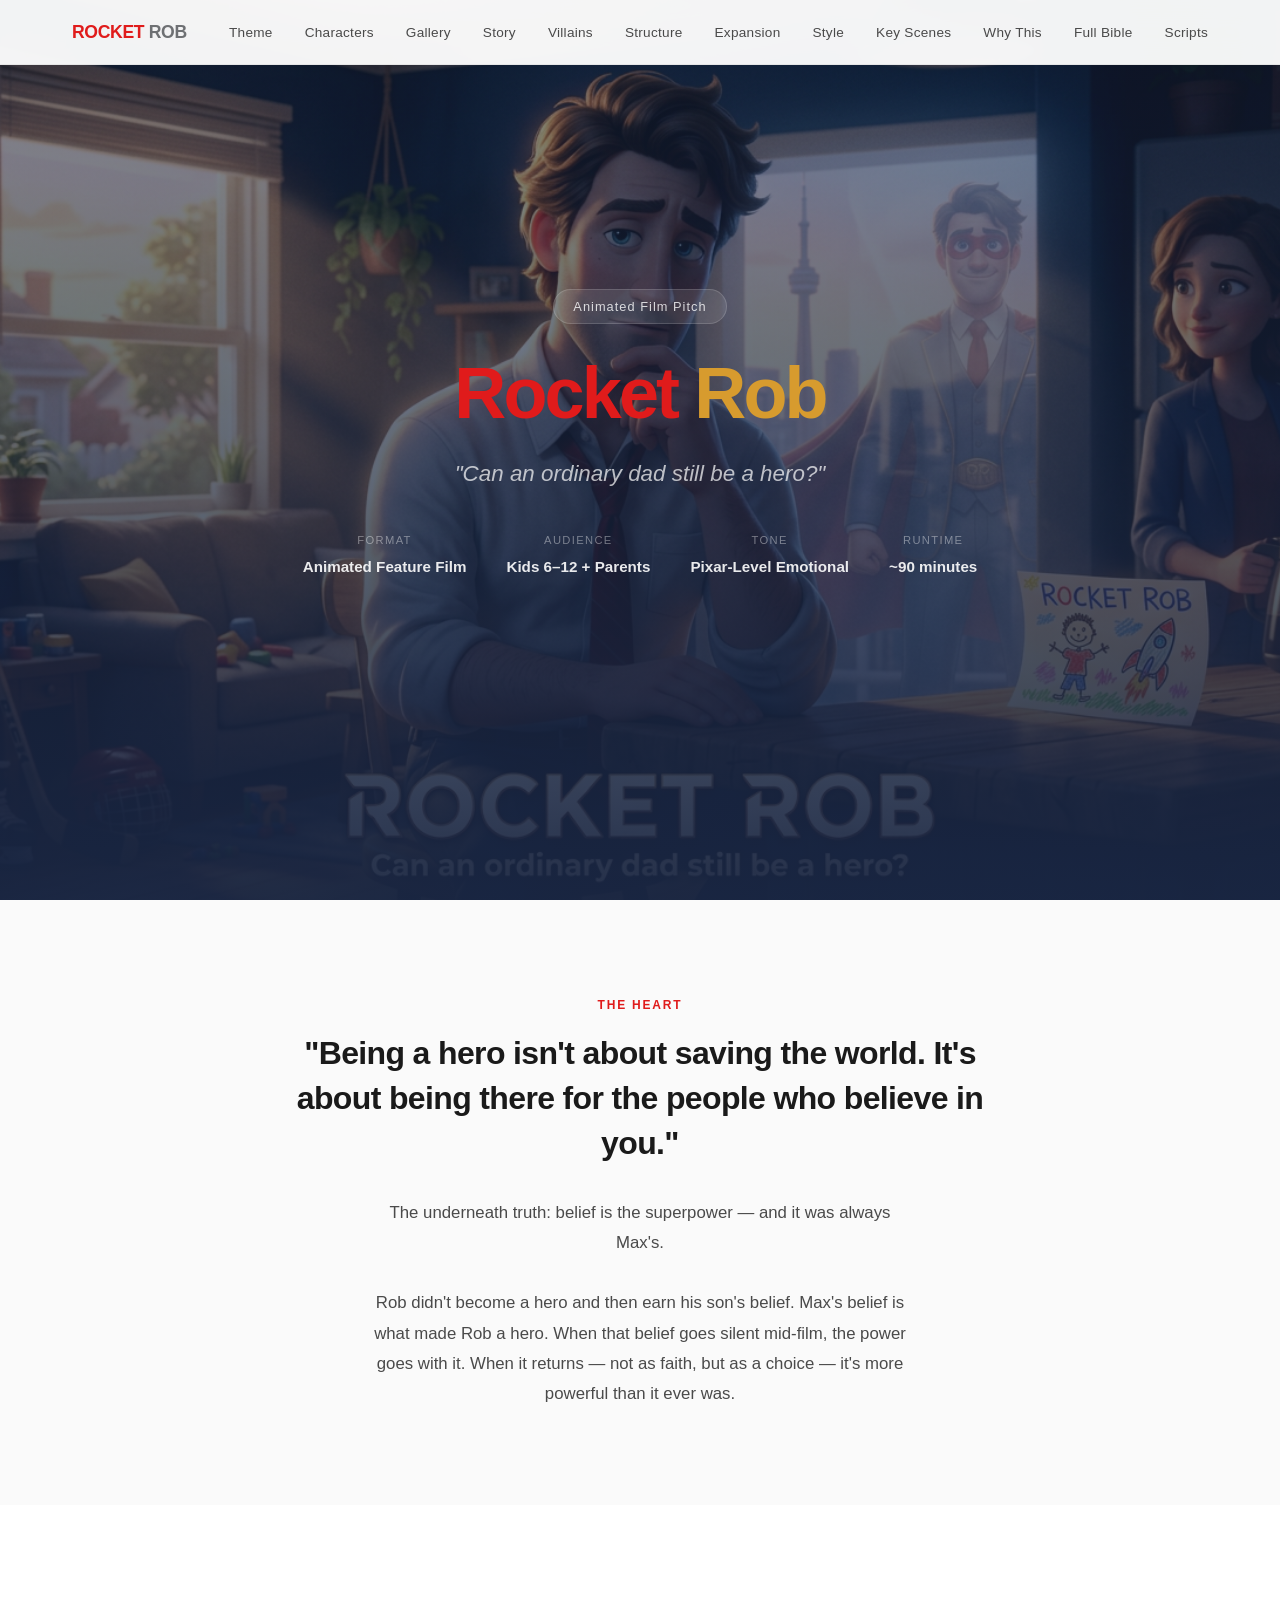
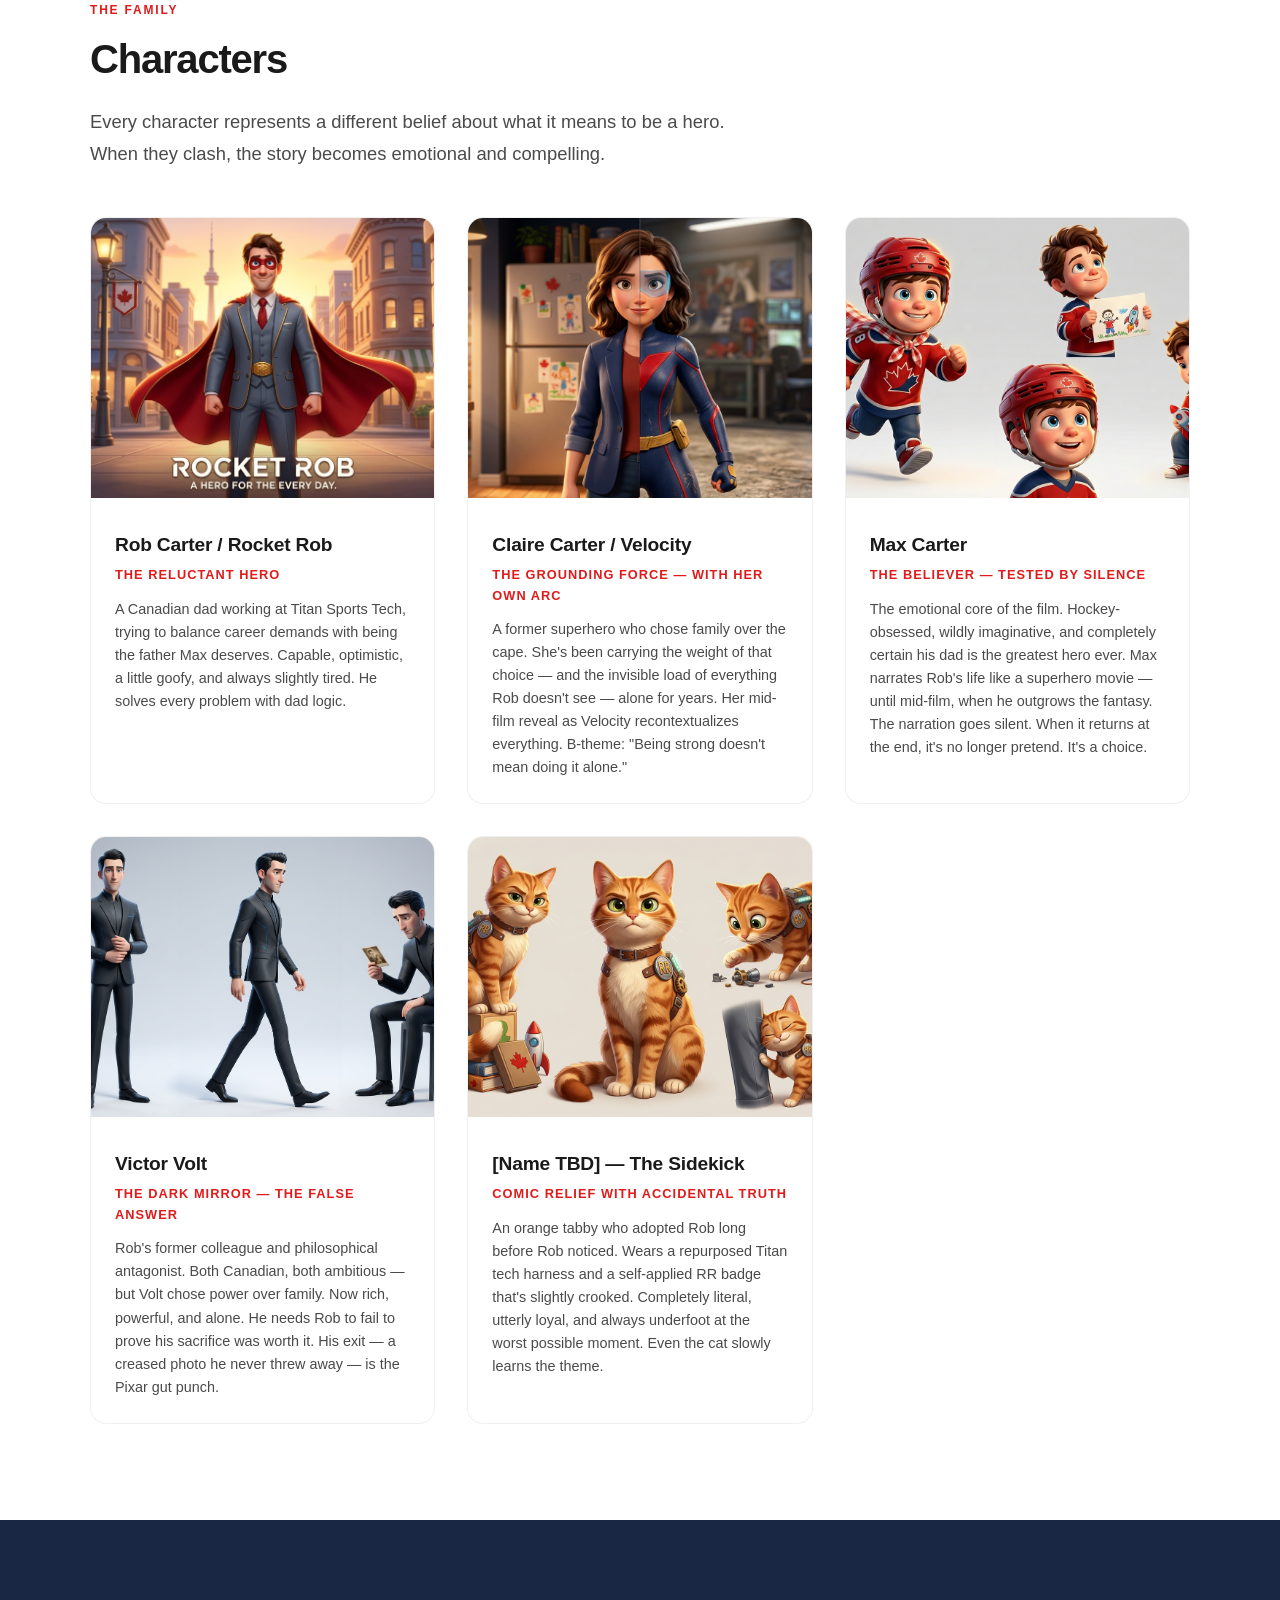
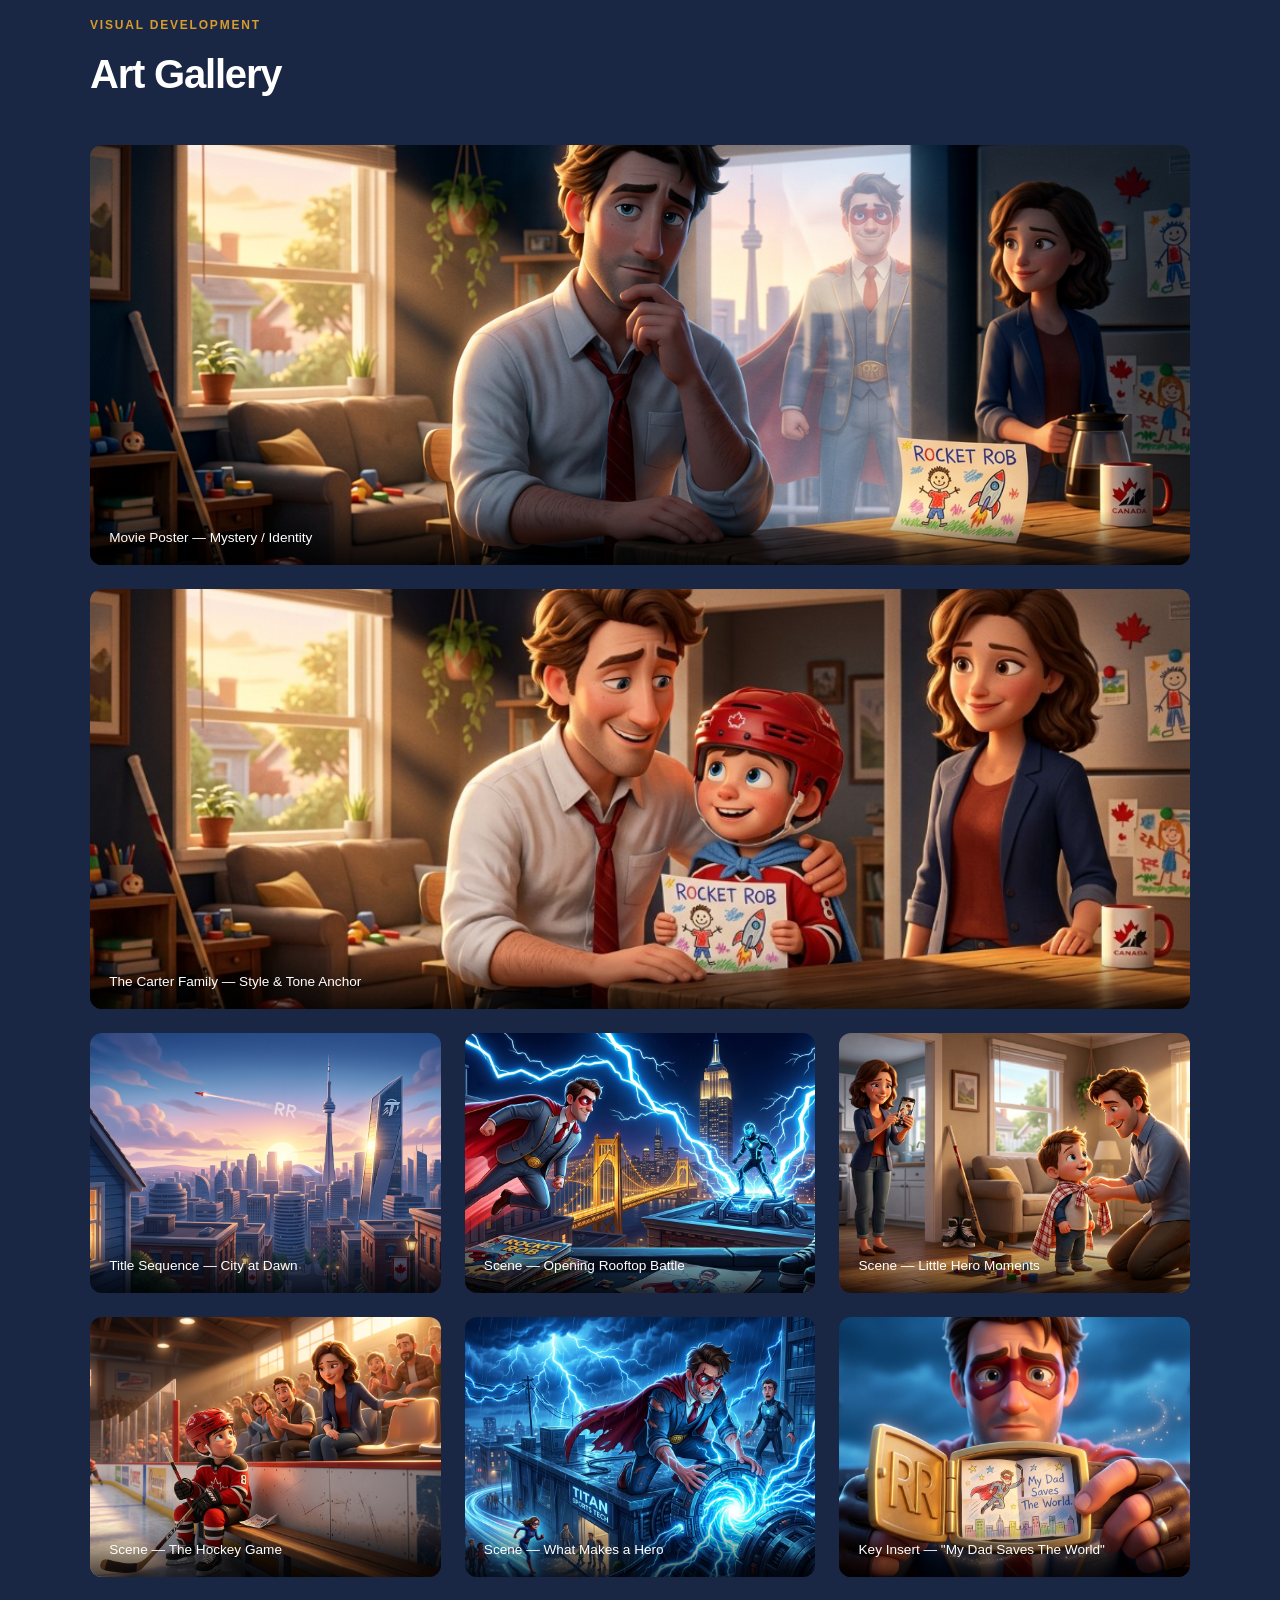
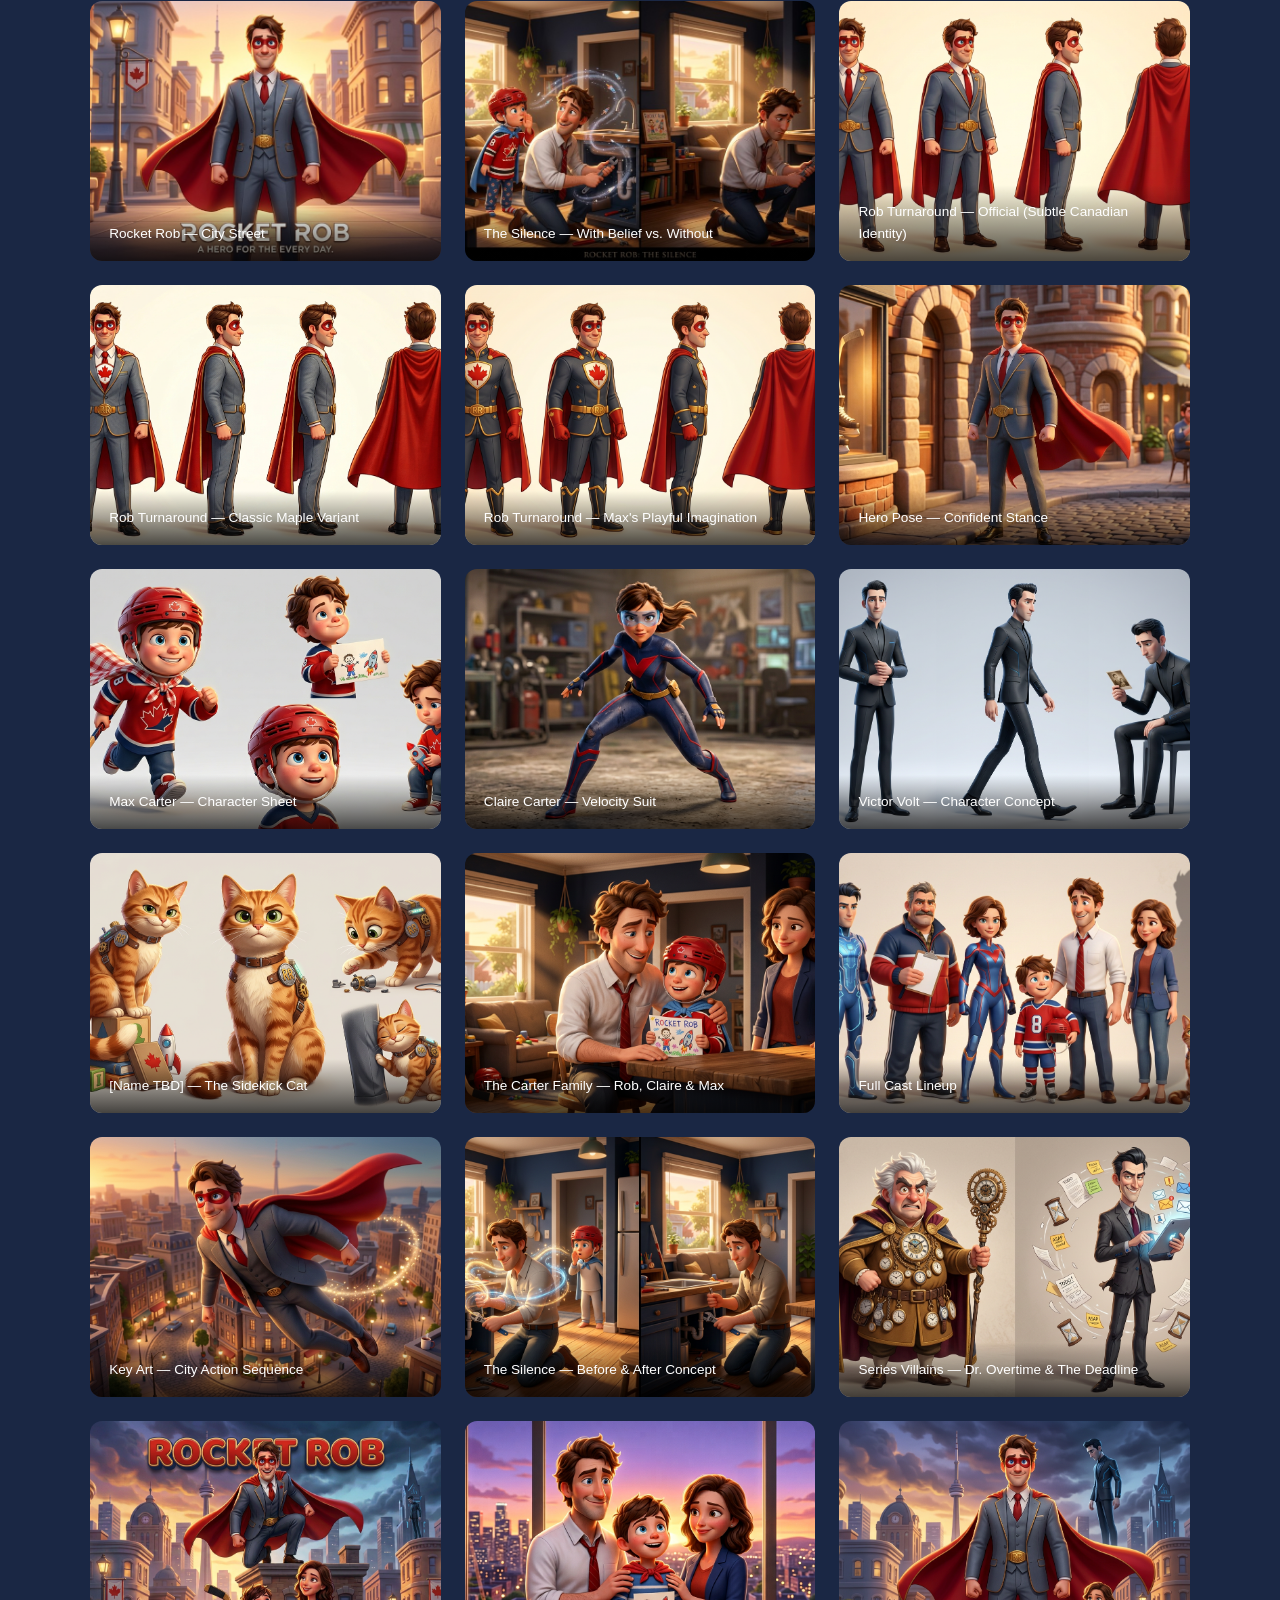
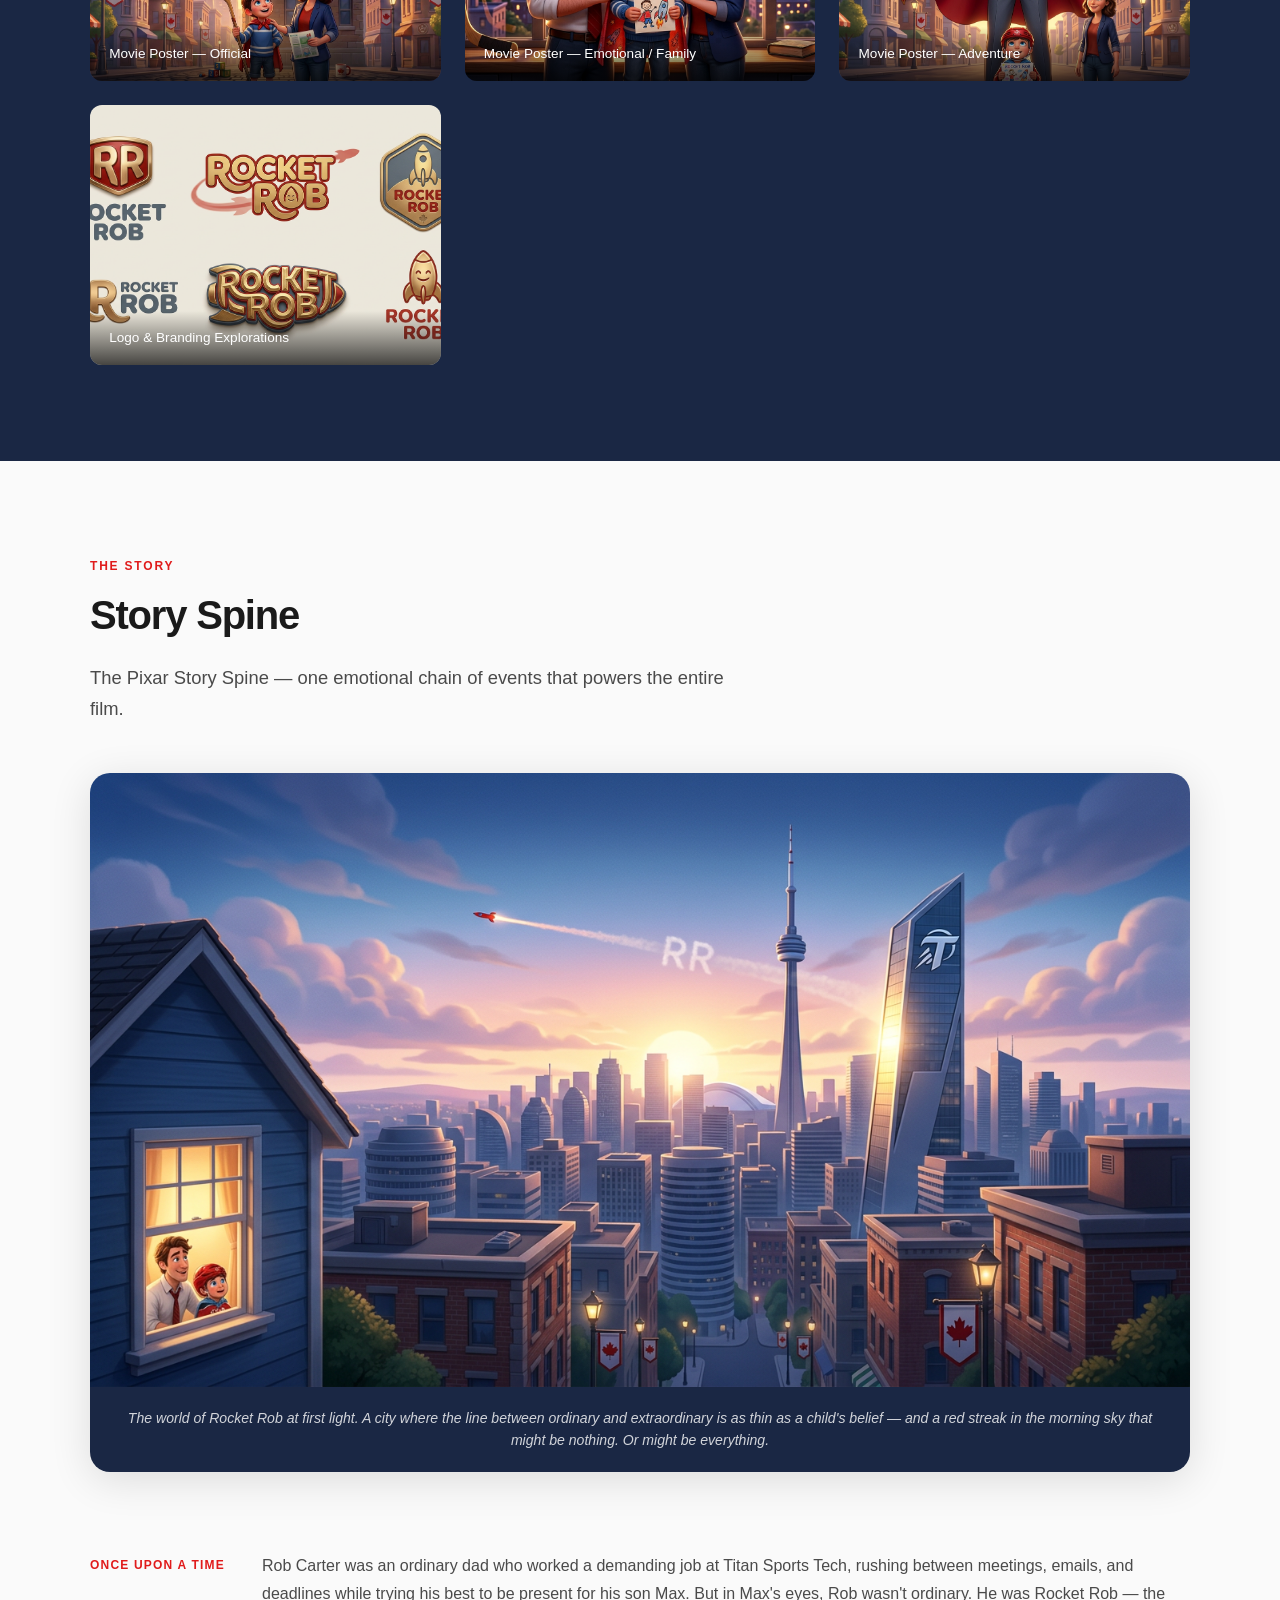
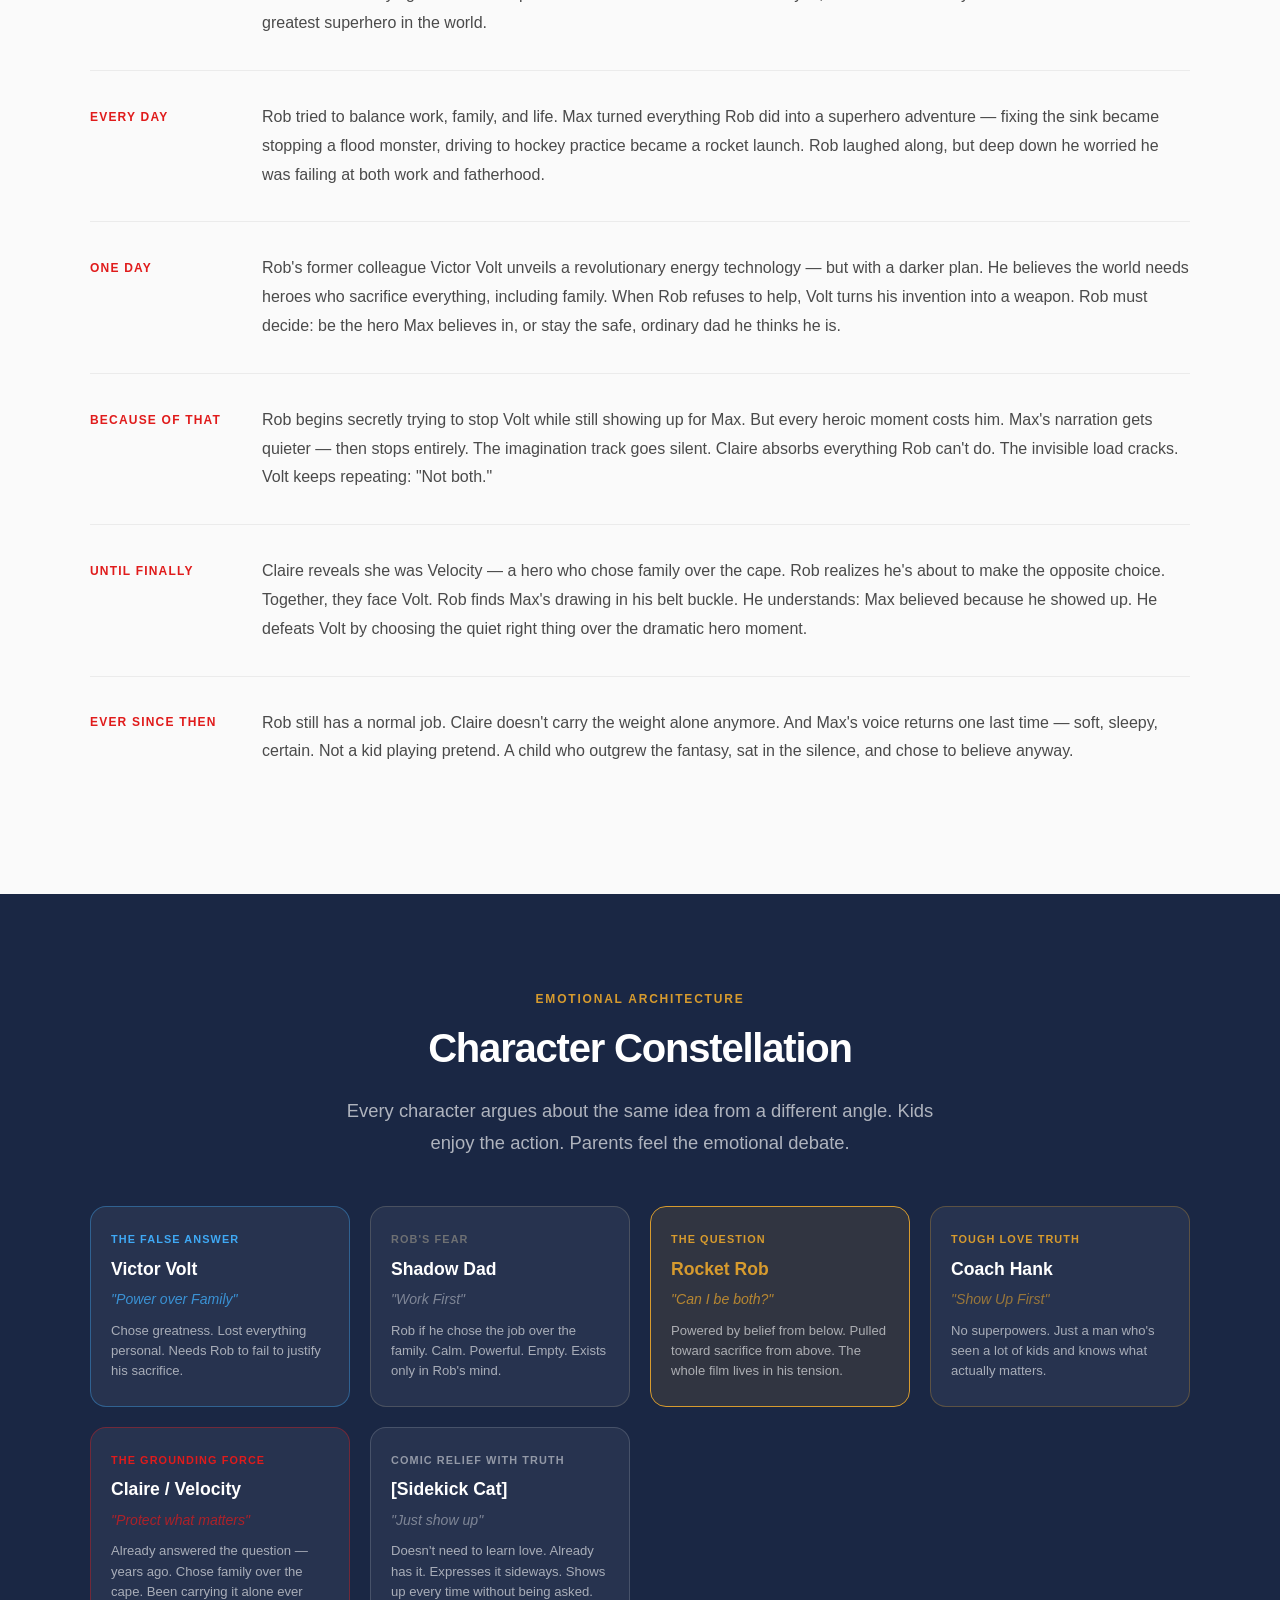
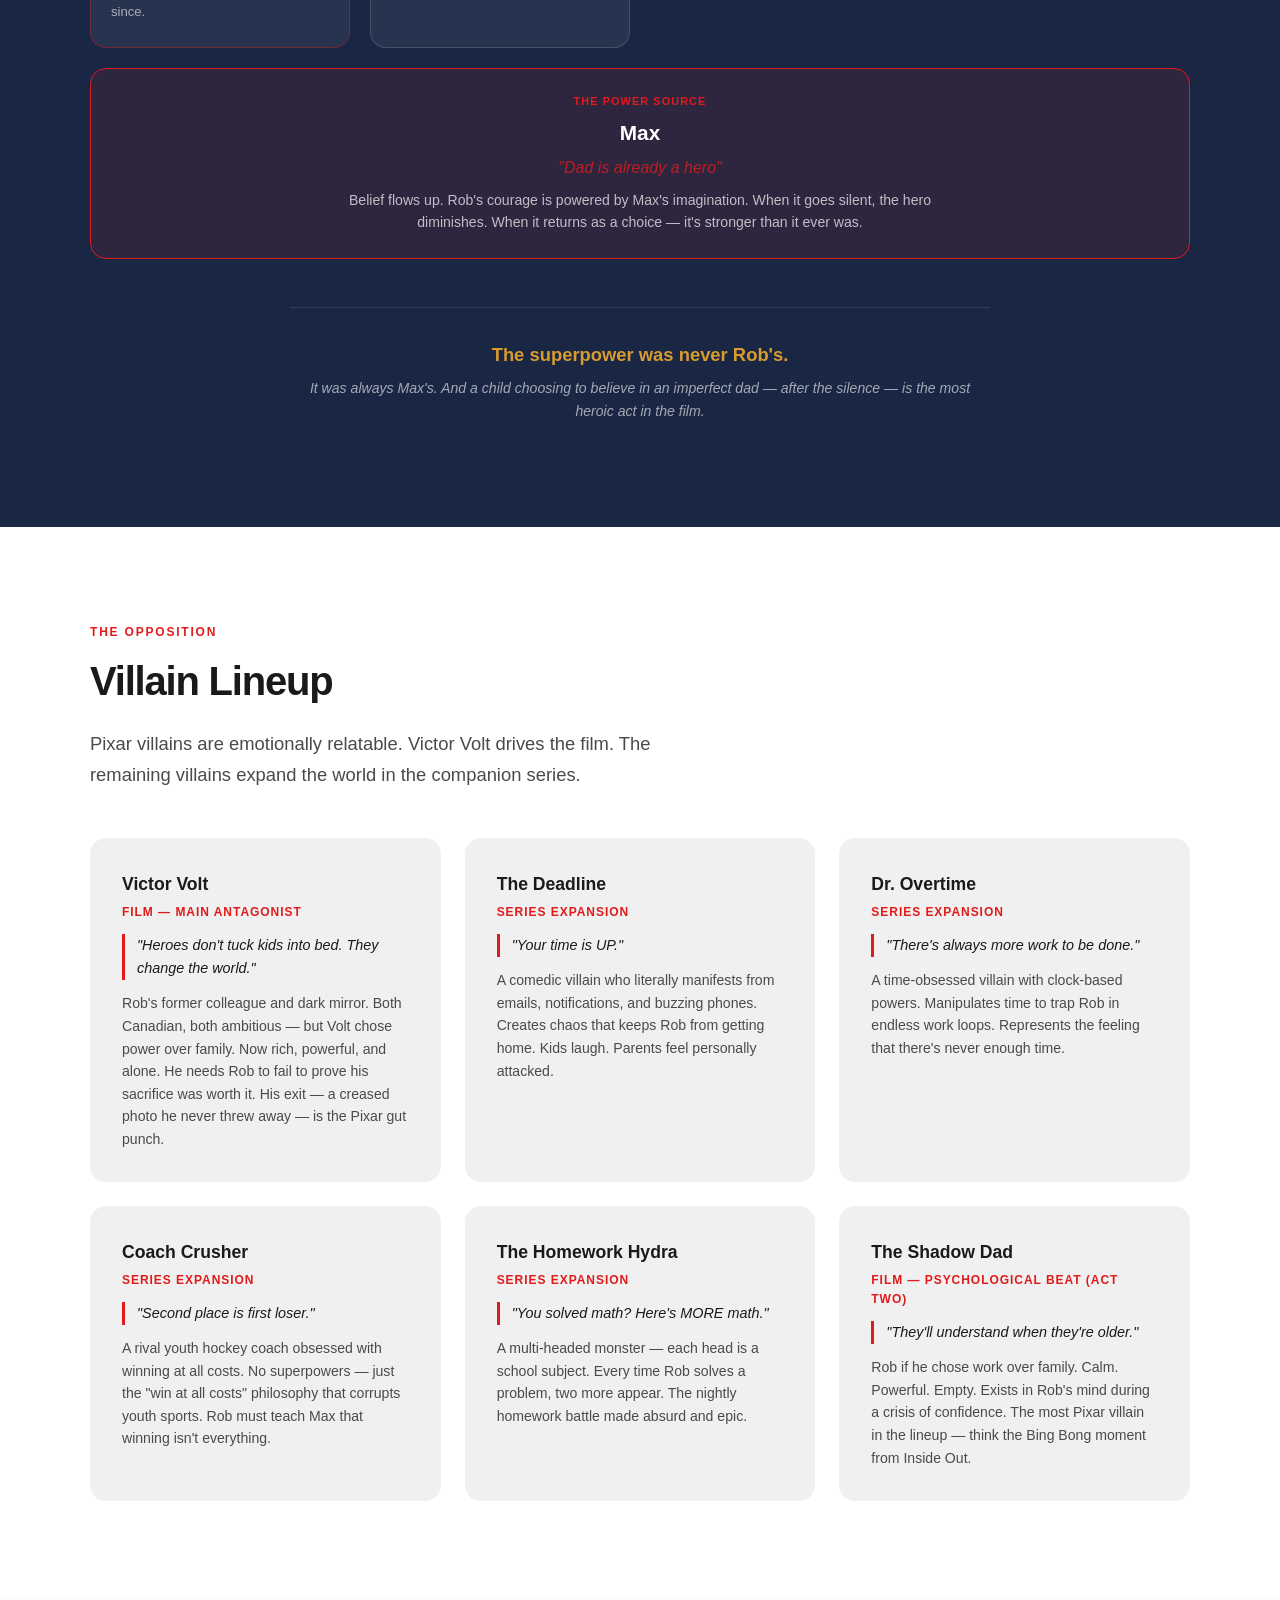
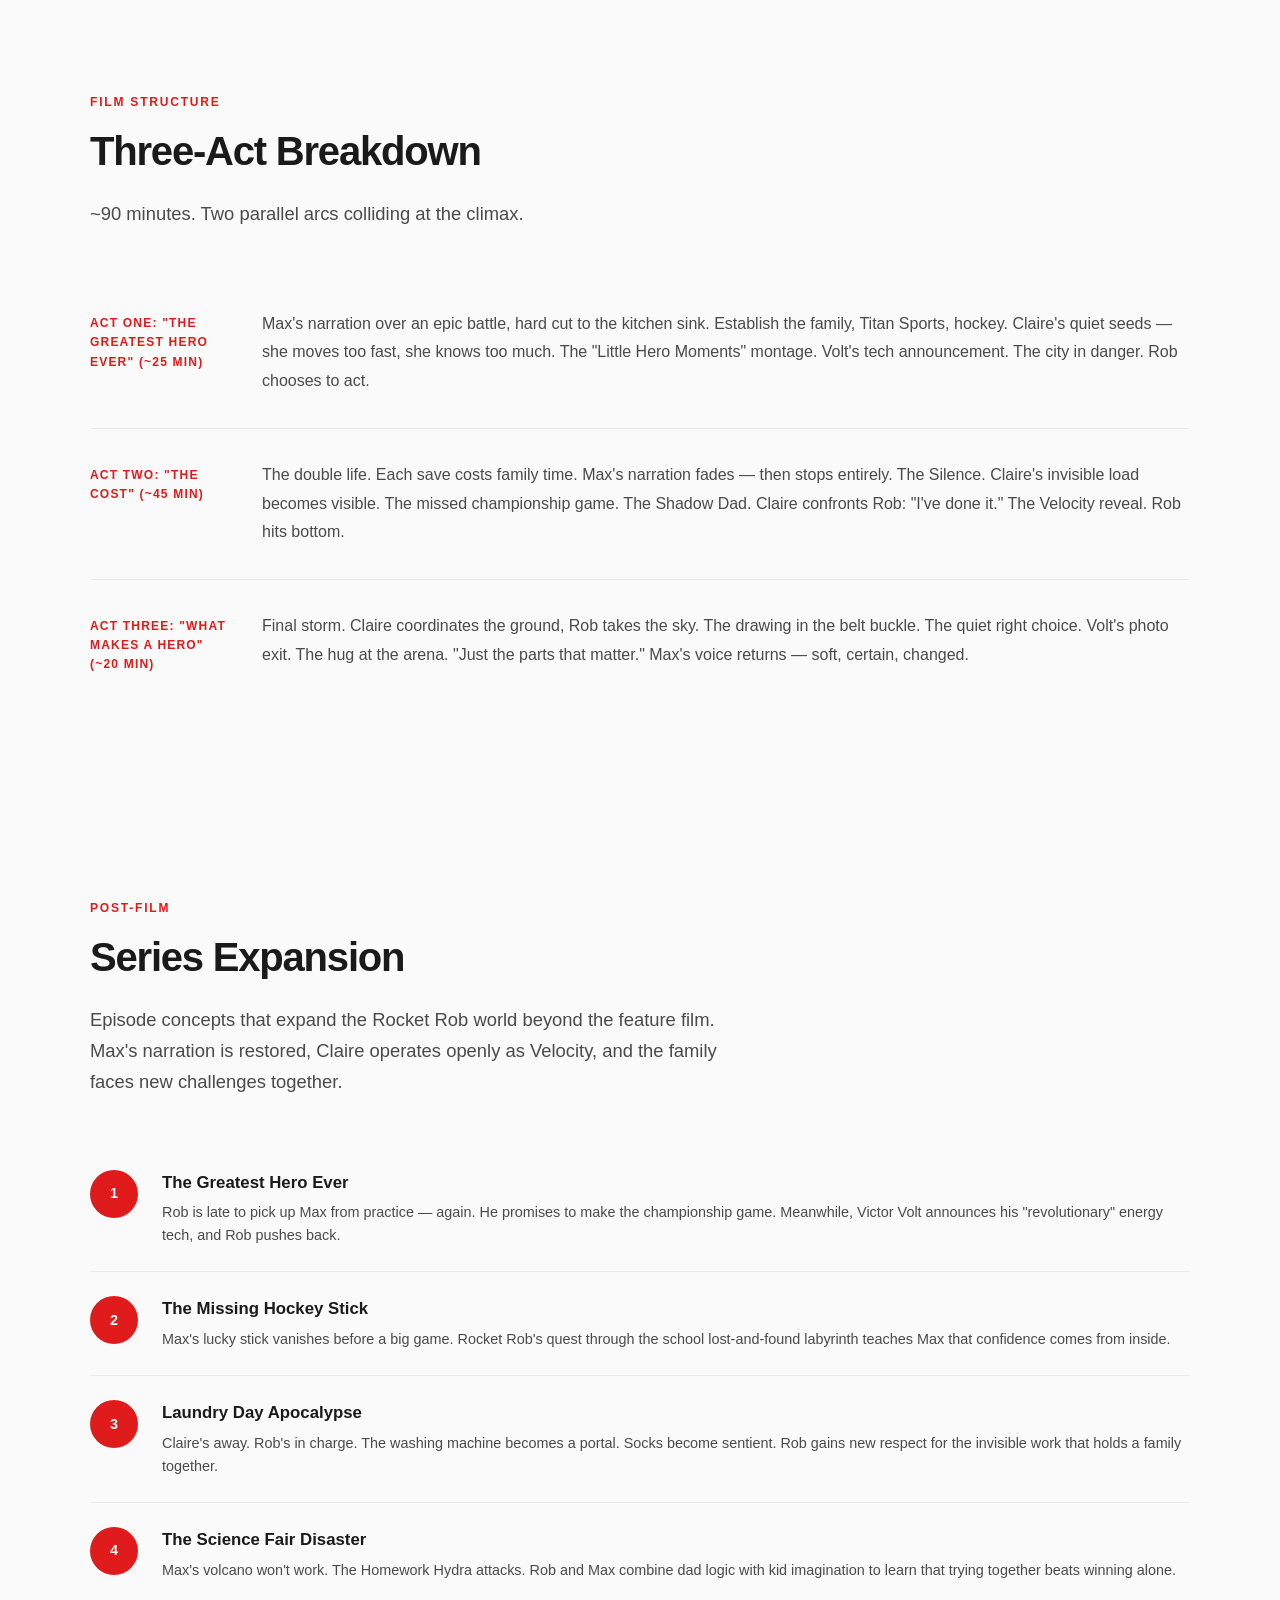
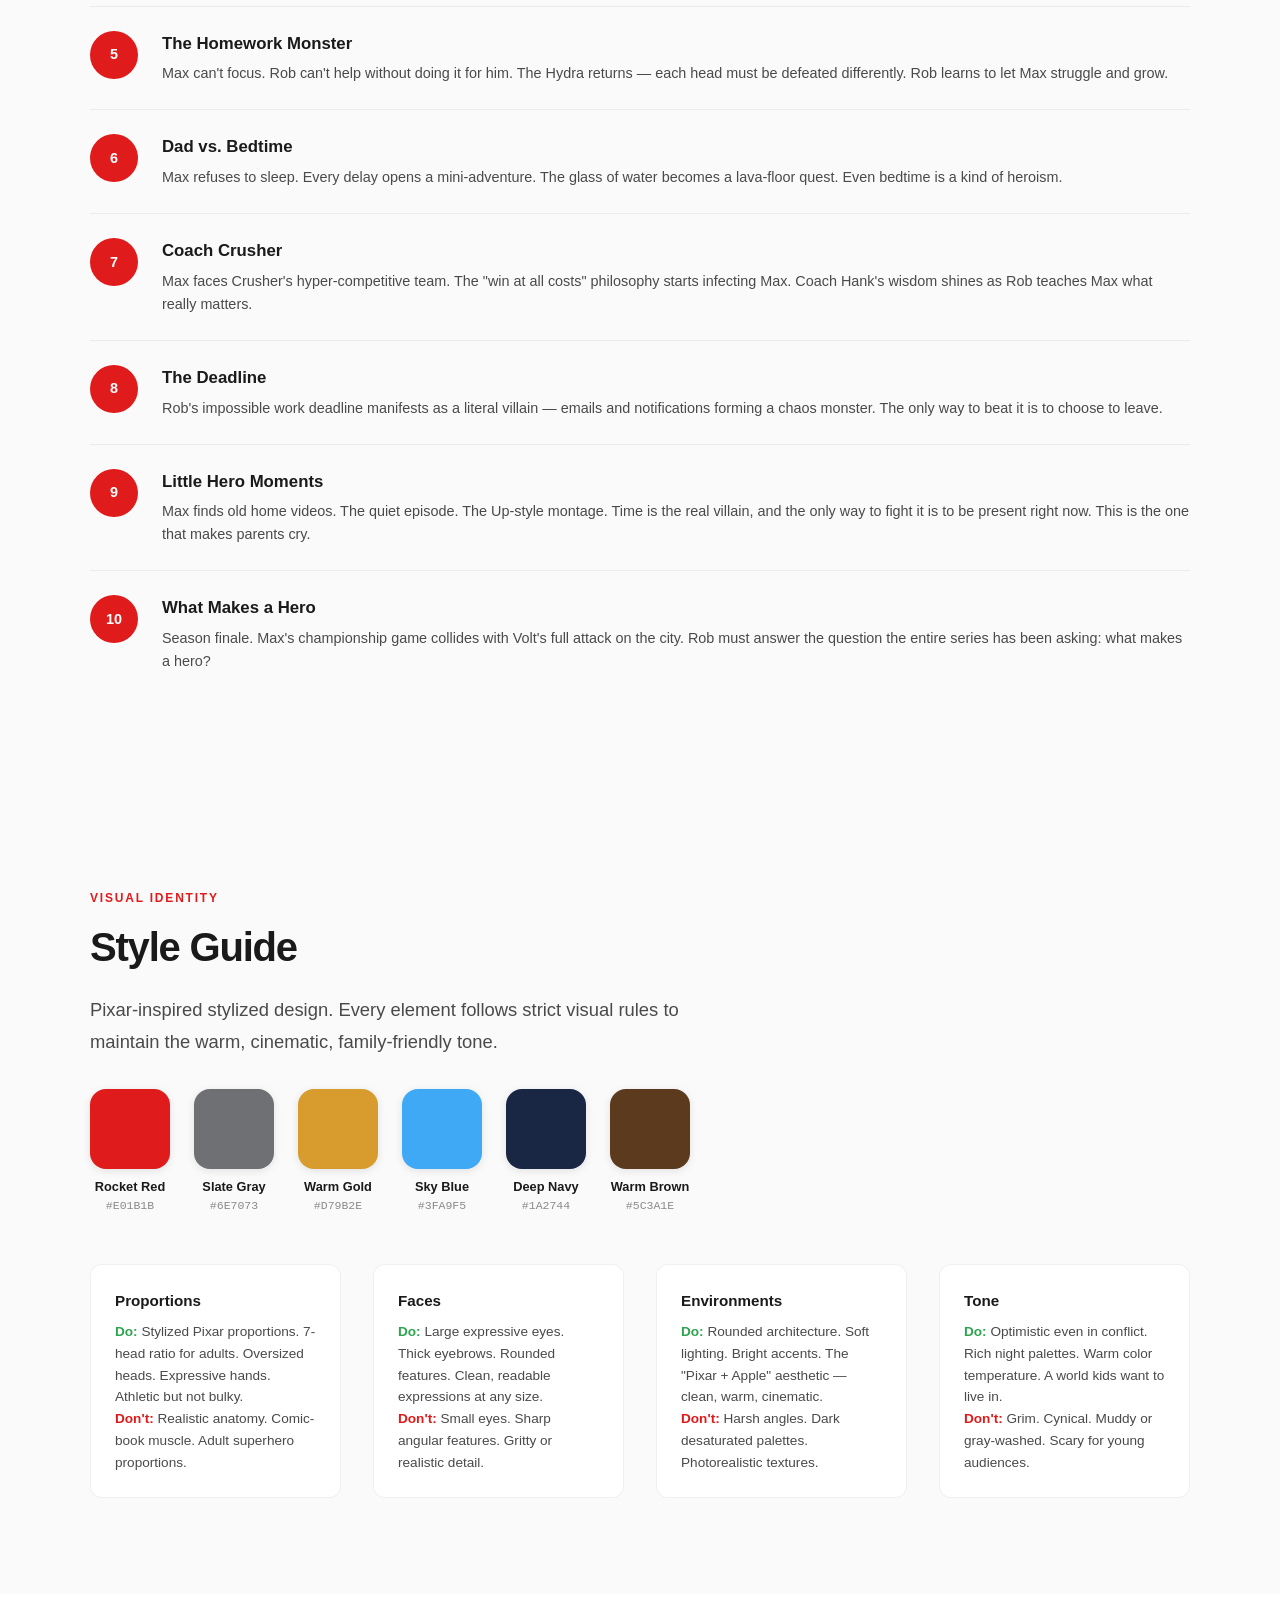
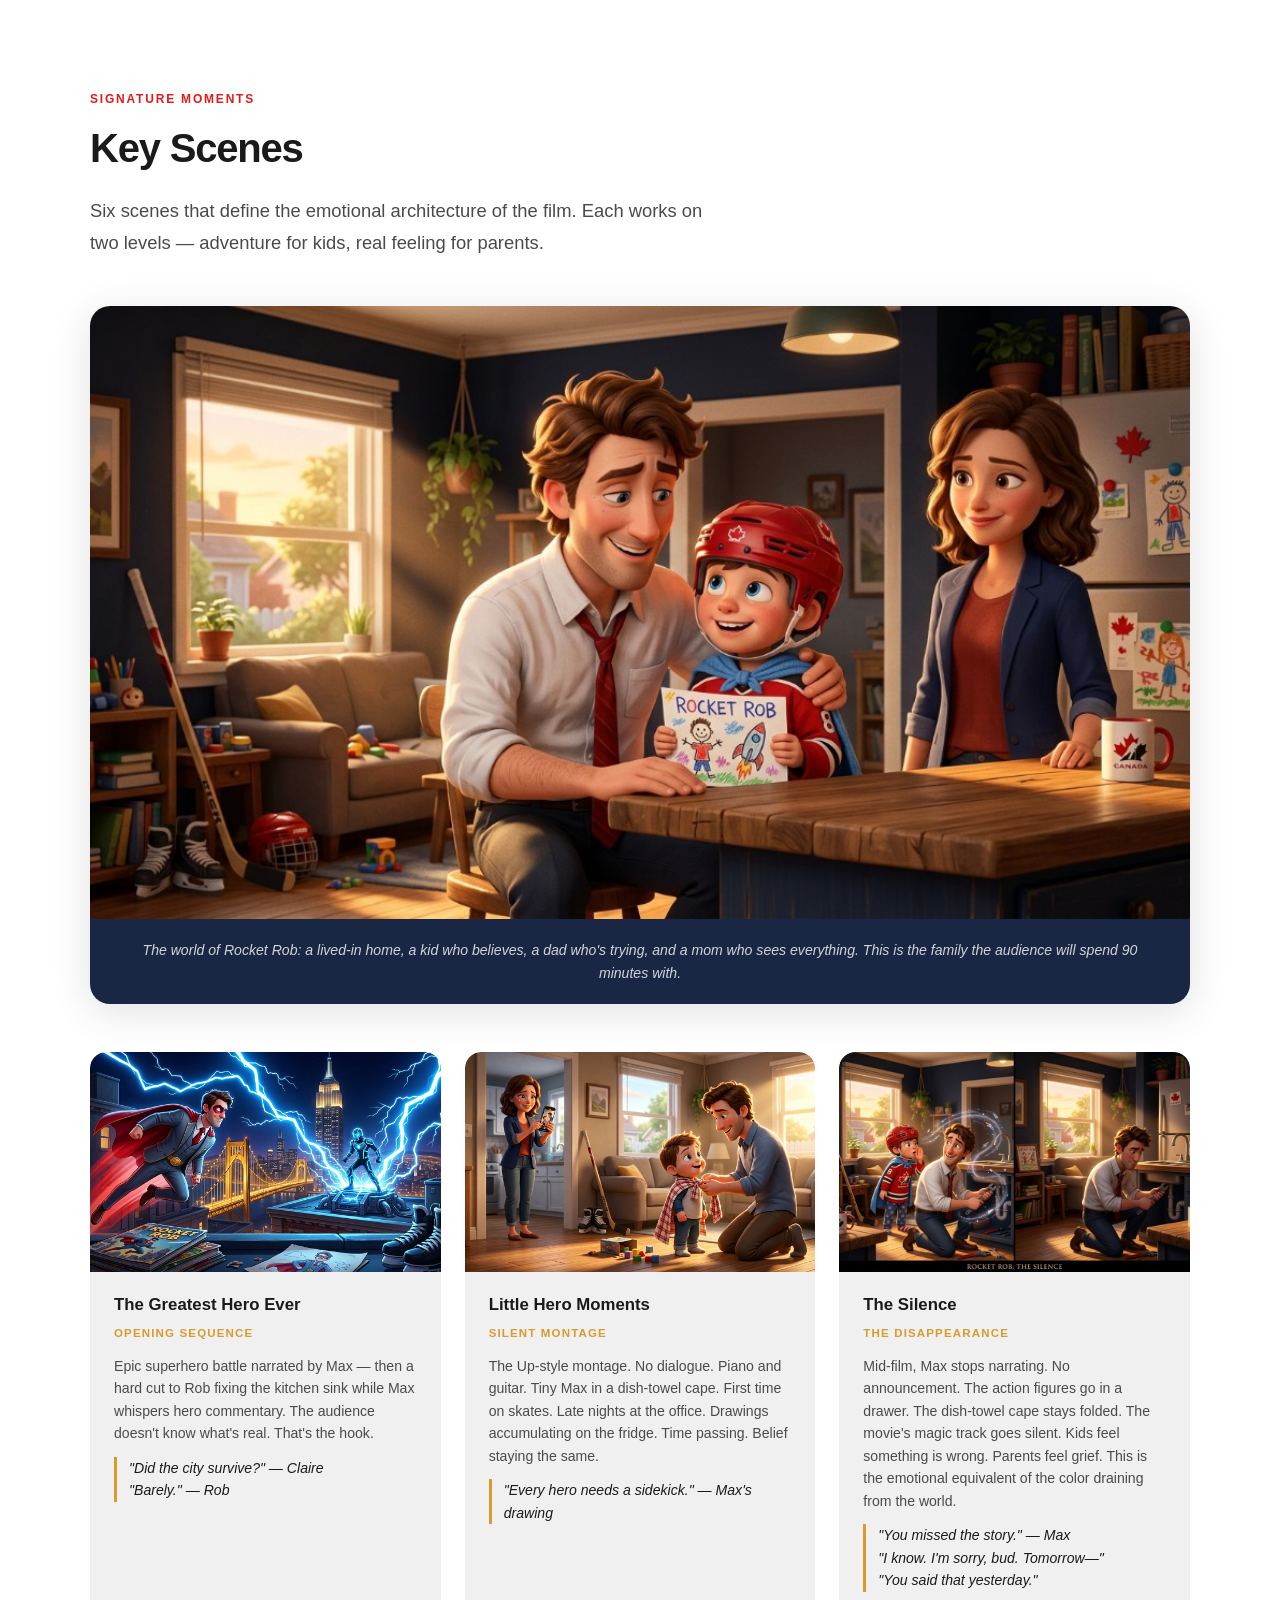
==== docs/index.html @ dbc97dc3 "RocketRob" ====
<!DOCTYPE html>
<html lang="en">
<head>
  <meta charset="UTF-8">
  <meta name="viewport" content="width=device-width, initial-scale=1.0">
  <title>Rocket Rob — Animated Film Pitch</title>
  <link rel="stylesheet" href="style.css">
</head>
<body>

<!-- Navigation -->
<nav id="nav">
  <div class="nav-inner">
    <div class="nav-logo">ROCKET <span>ROB</span></div>
    <ul class="nav-links">
      <li><a href="#theme">Theme</a></li>
      <li><a href="#characters">Characters</a></li>
      <li><a href="#gallery">Gallery</a></li>
      <li><a href="#story">Story</a></li>
      <li><a href="#villains">Villains</a></li>
      <li><a href="#structure">Structure</a></li>
      <li><a href="#episodes">Expansion</a></li>
      <li><a href="#style">Style</a></li>
      <li><a href="#scenes">Key Scenes</a></li>
      <li><a href="#landscape">Why This</a></li>
      <li><a href="bible.html" class="back-link">Full Bible</a></li>
      <li><a href="scripts.html" class="back-link">Scripts</a></li>
    </ul>
  </div>
</nav>

<!-- Hero -->
<section class="hero">
  <div class="hero-content">
    <div class="hero-badge">Animated Film Pitch</div>
    <h1><span class="red">Rocket</span> <span class="gold">Rob</span></h1>
    <p class="hero-tagline">"Can an ordinary dad still be a hero?"</p>
    <div class="hero-meta">
      <div class="hero-meta-item">
        <div class="label">Format</div>
        <div class="value">Animated Feature Film</div>
      </div>
      <div class="hero-meta-item">
        <div class="label">Audience</div>
        <div class="value">Kids 6–12 + Parents</div>
      </div>
      <div class="hero-meta-item">
        <div class="label">Tone</div>
        <div class="value">Pixar-Level Emotional</div>
      </div>
      <div class="hero-meta-item">
        <div class="label">Runtime</div>
        <div class="value">~90 minutes</div>
      </div>
    </div>
  </div>
</section>

<!-- Theme -->
<section class="theme-section" id="theme">
  <div class="container">
    <div class="section-label">The Heart</div>
    <div class="theme-quote">"Being a hero isn't about saving the world. It's about being there for the people who believe in you."</div>
    <div class="theme-subtext">
      The underneath truth: belief is the superpower — and it was always Max's.<br><br>
      Rob didn't become a hero and then earn his son's belief. Max's belief is what made Rob a hero.
      When that belief goes silent mid-film, the power goes with it. When it returns — not as faith, but as a choice — it's more powerful than it ever was.
    </div>
  </div>
</section>

<!-- Characters -->
<section id="characters">
  <div class="container">
    <div class="section-label">The Family</div>
    <h2 class="section-title">Characters</h2>
    <p class="section-subtitle">Every character represents a different belief about what it means to be a hero. When they clash, the story becomes emotional and compelling.</p>

    <div class="character-grid">
      <div class="character-card">
        <img src="assets/rob-street-pose.png" alt="Rocket Rob — hero stance on city street">
        <div class="character-card-body">
          <h3>Rob Carter / Rocket Rob</h3>
          <div class="role">The Reluctant Hero</div>
          <p>A Canadian dad working at Titan Sports Tech, trying to balance career demands with being the father Max deserves. Capable, optimistic, a little goofy, and always slightly tired. He solves every problem with dad logic.</p>
        </div>
      </div>

      <div class="character-card">
        <img src="assets/claire-velocity-split.png" alt="Claire Carter — everyday mom and Velocity">
        <div class="character-card-body">
          <h3>Claire Carter / Velocity</h3>
          <div class="role">The Grounding Force — With Her Own Arc</div>
          <p>A former superhero who chose family over the cape. She's been carrying the weight of that choice — and the invisible load of everything Rob doesn't see — alone for years. Her mid-film reveal as Velocity recontextualizes everything. B-theme: "Being strong doesn't mean doing it alone."</p>
        </div>
      </div>

      <div class="character-card">
        <img src="assets/max-character-sheet.png" alt="Max Carter character sheet">
        <div class="character-card-body">
          <h3>Max Carter</h3>
          <div class="role">The Believer — Tested by Silence</div>
          <p>The emotional core of the film. Hockey-obsessed, wildly imaginative, and completely certain his dad is the greatest hero ever. Max narrates Rob's life like a superhero movie — until mid-film, when he outgrows the fantasy. The narration goes silent. When it returns at the end, it's no longer pretend. It's a choice.</p>
        </div>
      </div>

      <div class="character-card">
        <img src="assets/victor-volt.png" alt="Victor Volt character concept">
        <div class="character-card-body">
          <h3>Victor Volt</h3>
          <div class="role">The Dark Mirror — The False Answer</div>
          <p>Rob's former colleague and philosophical antagonist. Both Canadian, both ambitious — but Volt chose power over family. Now rich, powerful, and alone. He needs Rob to fail to prove his sacrifice was worth it. His exit — a creased photo he never threw away — is the Pixar gut punch.</p>
        </div>
      </div>

      <div class="character-card">
        <img src="assets/cat-sidekick-concept.png" alt="The cat sidekick — Rob's accidental companion">
        <div class="character-card-body">
          <h3>[Name TBD] — The Sidekick</h3>
          <div class="role">Comic Relief with Accidental Truth</div>
          <p>An orange tabby who adopted Rob long before Rob noticed. Wears a repurposed Titan tech harness and a self-applied RR badge that's slightly crooked. Completely literal, utterly loyal, and always underfoot at the worst possible moment. Even the cat slowly learns the theme.</p>
        </div>
      </div>
    </div>
  </div>
</section>

<!-- Art Gallery -->
<section class="gallery" id="gallery">
  <div class="container">
    <div class="section-label">Visual Development</div>
    <h2 class="section-title">Art Gallery</h2>

    <div class="gallery-grid">
      <div class="gallery-item gallery-item--wide">
        <img src="assets/poster-mystery.png" alt="Rocket Rob — mystery movie poster">
        <div class="caption">Movie Poster — Mystery / Identity</div>
      </div>
      <div class="gallery-item gallery-item--wide">
        <img src="assets/carter-family-scene.png" alt="The Carter family — kitchen scene">
        <div class="caption">The Carter Family — Style &amp; Tone Anchor</div>
      </div>
      <div class="gallery-item">
        <img src="assets/title-sequence.png" alt="Title sequence — city at dawn with red streak">
        <div class="caption">Title Sequence — City at Dawn</div>
      </div>
      <div class="gallery-item">
        <img src="assets/opening-sequence.png" alt="Opening sequence — rooftop battle">
        <div class="caption">Scene — Opening Rooftop Battle</div>
      </div>
      <div class="gallery-item">
        <img src="assets/little-hero-moments.png" alt="Little Hero Moments — tying the cape">
        <div class="caption">Scene — Little Hero Moments</div>
      </div>
      <div class="gallery-item">
        <img src="assets/hockey-game.png" alt="The Hockey Game — the empty seat">
        <div class="caption">Scene — The Hockey Game</div>
      </div>
      <div class="gallery-item">
        <img src="assets/final-battle.png" alt="Final battle — Rob absorbs the machine">
        <div class="caption">Scene — What Makes a Hero</div>
      </div>
      <div class="gallery-item">
        <img src="assets/final-battle-belt-buckle-insert.png" alt="Rob holds Max's drawing — My Dad Saves The World">
        <div class="caption">Key Insert — "My Dad Saves The World"</div>
      </div>
      <div class="gallery-item">
        <img src="assets/rob-street-pose.png" alt="Rocket Rob — city street hero pose">
        <div class="caption">Rocket Rob — City Street</div>
      </div>
      <div class="gallery-item">
        <img src="assets/the-silence-split.png" alt="The Silence — split panel, before and after belief">
        <div class="caption">The Silence — With Belief vs. Without</div>
      </div>
      <div class="gallery-item">
        <img src="assets/rob-turnaround.png" alt="Rocket Rob official turnaround">
        <div class="caption">Rob Turnaround — Official (Subtle Canadian Identity)</div>
      </div>
      <div class="gallery-item">
        <img src="assets/rob-turnaround-classic.png" alt="Rocket Rob classic maple turnaround">
        <div class="caption">Rob Turnaround — Classic Maple Variant</div>
      </div>
      <div class="gallery-item">
        <img src="assets/rob-turnaround-playful.png" alt="Rocket Rob playful imagination turnaround">
        <div class="caption">Rob Turnaround — Max's Playful Imagination</div>
      </div>
      <div class="gallery-item">
        <img src="assets/rob-hero-pose.png" alt="Rocket Rob hero pose">
        <div class="caption">Hero Pose — Confident Stance</div>
      </div>
      <div class="gallery-item">
        <img src="assets/max-character-sheet.png" alt="Max Carter character sheet">
        <div class="caption">Max Carter — Character Sheet</div>
      </div>
      <div class="gallery-item">
        <img src="assets/claire-velocity.png" alt="Claire Carter as Velocity">
        <div class="caption">Claire Carter — Velocity Suit</div>
      </div>
      <div class="gallery-item">
        <img src="assets/victor-volt.png" alt="Victor Volt character concept">
        <div class="caption">Victor Volt — Character Concept</div>
      </div>
      <div class="gallery-item">
        <img src="assets/cat-sidekick-concept.png" alt="The cat sidekick — Rob's accidental companion">
        <div class="caption">[Name TBD] — The Sidekick Cat</div>
      </div>
      <div class="gallery-item">
        <img src="assets/carter-family.png" alt="The Carter Family">
        <div class="caption">The Carter Family — Rob, Claire &amp; Max</div>
      </div>
      <div class="gallery-item">
        <img src="assets/cast-lineup.png" alt="Full cast lineup">
        <div class="caption">Full Cast Lineup</div>
      </div>
      <div class="gallery-item">
        <img src="assets/rob-action-city.png" alt="Rocket Rob in action over the city">
        <div class="caption">Key Art — City Action Sequence</div>
      </div>
      <div class="gallery-item">
        <img src="assets/the-silence-concept.png" alt="The Silence concept art">
        <div class="caption">The Silence — Before &amp; After Concept</div>
      </div>
      <div class="gallery-item">
        <img src="assets/dr-overtime-and-deadline.png" alt="Villain designs">
        <div class="caption">Series Villains — Dr. Overtime &amp; The Deadline</div>
      </div>
      <div class="gallery-item">
        <img src="assets/poster-movie.png" alt="Official movie poster">
        <div class="caption">Movie Poster — Official</div>
      </div>
      <div class="gallery-item">
        <img src="assets/poster-emotional.png" alt="Emotional family poster">
        <div class="caption">Movie Poster — Emotional / Family</div>
      </div>
      <div class="gallery-item">
        <img src="assets/poster-adventure.png" alt="Adventure poster">
        <div class="caption">Movie Poster — Adventure</div>
      </div>
      <div class="gallery-item">
        <img src="assets/logo-explorations.png" alt="Logo explorations">
        <div class="caption">Logo &amp; Branding Explorations</div>
      </div>
    </div>
  </div>
</section>

<!-- Story -->
<section class="story-section" id="story">
  <div class="container">
    <div class="section-label">The Story</div>
    <h2 class="section-title">Story Spine</h2>
    <p class="section-subtitle">The Pixar Story Spine — one emotional chain of events that powers the entire film.</p>

    <div class="scene-featured" style="margin-bottom: 3rem;">
      <img src="assets/title-sequence.png" alt="City at dawn — Rocket Rob title sequence">
      <div class="scene-featured-caption">The world of Rocket Rob at first light. A city where the line between ordinary and extraordinary is as thin as a child's belief — and a red streak in the morning sky that might be nothing. Or might be everything.</div>
    </div>

    <div class="story-beats">
      <div class="story-beat">
        <div class="beat-label">Once upon a time</div>
        <div class="beat-text">Rob Carter was an ordinary dad who worked a demanding job at Titan Sports Tech, rushing between meetings, emails, and deadlines while trying his best to be present for his son Max. But in Max's eyes, Rob wasn't ordinary. He was Rocket Rob — the greatest superhero in the world.</div>
      </div>
      <div class="story-beat">
        <div class="beat-label">Every day</div>
        <div class="beat-text">Rob tried to balance work, family, and life. Max turned everything Rob did into a superhero adventure — fixing the sink became stopping a flood monster, driving to hockey practice became a rocket launch. Rob laughed along, but deep down he worried he was failing at both work and fatherhood.</div>
      </div>
      <div class="story-beat">
        <div class="beat-label">One day</div>
        <div class="beat-text">Rob's former colleague Victor Volt unveils a revolutionary energy technology — but with a darker plan. He believes the world needs heroes who sacrifice everything, including family. When Rob refuses to help, Volt turns his invention into a weapon. Rob must decide: be the hero Max believes in, or stay the safe, ordinary dad he thinks he is.</div>
      </div>
      <div class="story-beat">
        <div class="beat-label">Because of that</div>
        <div class="beat-text">Rob begins secretly trying to stop Volt while still showing up for Max. But every heroic moment costs him. Max's narration gets quieter — then stops entirely. The imagination track goes silent. Claire absorbs everything Rob can't do. The invisible load cracks. Volt keeps repeating: "Not both."</div>
      </div>
      <div class="story-beat">
        <div class="beat-label">Until finally</div>
        <div class="beat-text">Claire reveals she was Velocity — a hero who chose family over the cape. Rob realizes he's about to make the opposite choice. Together, they face Volt. Rob finds Max's drawing in his belt buckle. He understands: Max believed because he showed up. He defeats Volt by choosing the quiet right thing over the dramatic hero moment.</div>
      </div>
      <div class="story-beat">
        <div class="beat-label">Ever since then</div>
        <div class="beat-text">Rob still has a normal job. Claire doesn't carry the weight alone anymore. And Max's voice returns one last time — soft, sleepy, certain. Not a kid playing pretend. A child who outgrew the fantasy, sat in the silence, and chose to believe anyway.</div>
      </div>
    </div>
  </div>
</section>

<!-- Character Constellation -->
<section class="constellation-section" id="constellation">
  <div class="container">
    <div class="section-label">Emotional Architecture</div>
    <h2 class="section-title">Character Constellation</h2>
    <p class="section-subtitle constellation-subtitle">Every character argues about the same idea from a different angle. Kids enjoy the action. Parents feel the emotional debate.</p>

    <div class="constellation-grid">

      <div class="constellation-node node--false-answer">
        <div class="node-role">The False Answer</div>
        <div class="node-name">Victor Volt</div>
        <div class="node-belief">"Power over Family"</div>
        <div class="node-desc">Chose greatness. Lost everything personal. Needs Rob to fail to justify his sacrifice.</div>
      </div>

      <div class="constellation-node node--fear">
        <div class="node-role">Rob's Fear</div>
        <div class="node-name">Shadow Dad</div>
        <div class="node-belief">"Work First"</div>
        <div class="node-desc">Rob if he chose the job over the family. Calm. Powerful. Empty. Exists only in Rob's mind.</div>
      </div>

      <div class="constellation-node node--center">
        <div class="node-role">The Question</div>
        <div class="node-name">Rocket Rob</div>
        <div class="node-belief">"Can I be both?"</div>
        <div class="node-desc">Powered by belief from below. Pulled toward sacrifice from above. The whole film lives in his tension.</div>
      </div>

      <div class="constellation-node node--mentor">
        <div class="node-role">Tough Love Truth</div>
        <div class="node-name">Coach Hank</div>
        <div class="node-belief">"Show Up First"</div>
        <div class="node-desc">No superpowers. Just a man who's seen a lot of kids and knows what actually matters.</div>
      </div>

      <div class="constellation-node node--grounding">
        <div class="node-role">The Grounding Force</div>
        <div class="node-name">Claire / Velocity</div>
        <div class="node-belief">"Protect what matters"</div>
        <div class="node-desc">Already answered the question — years ago. Chose family over the cape. Been carrying it alone ever since.</div>
      </div>

      <div class="constellation-node node--sidekick">
        <div class="node-role">Comic Relief with Truth</div>
        <div class="node-name">[Sidekick Cat]</div>
        <div class="node-belief">"Just show up"</div>
        <div class="node-desc">Doesn't need to learn love. Already has it. Expresses it sideways. Shows up every time without being asked.</div>
      </div>

      <div class="constellation-node node--power">
        <div class="node-role">The Power Source</div>
        <div class="node-name">Max</div>
        <div class="node-belief">"Dad is already a hero"</div>
        <div class="node-desc">Belief flows up. Rob's courage is powered by Max's imagination. When it goes silent, the hero diminishes. When it returns as a choice — it's stronger than it ever was.</div>
      </div>

    </div>

    <div class="constellation-theme">
      <div class="constellation-theme-line">The superpower was never Rob's.</div>
      <div class="constellation-theme-line constellation-theme-line--sub">It was always Max's. And a child choosing to believe in an imperfect dad — after the silence — is the most heroic act in the film.</div>
    </div>

  </div>
</section>

<!-- Villains -->
<section id="villains">
  <div class="container">
    <div class="section-label">The Opposition</div>
    <h2 class="section-title">Villain Lineup</h2>
    <p class="section-subtitle">Pixar villains are emotionally relatable. Victor Volt drives the film. The remaining villains expand the world in the companion series.</p>

    <div class="villain-grid">
      <div class="villain-card">
        <h3>Victor Volt</h3>
        <div class="villain-type">Film — Main Antagonist</div>
        <div class="villain-quote">"Heroes don't tuck kids into bed. They change the world."</div>
        <p>Rob's former colleague and dark mirror. Both Canadian, both ambitious — but Volt chose power over family. Now rich, powerful, and alone. He needs Rob to fail to prove his sacrifice was worth it. His exit — a creased photo he never threw away — is the Pixar gut punch.</p>
      </div>

      <div class="villain-card">
        <h3>The Deadline</h3>
        <div class="villain-type">Series Expansion</div>
        <div class="villain-quote">"Your time is UP."</div>
        <p>A comedic villain who literally manifests from emails, notifications, and buzzing phones. Creates chaos that keeps Rob from getting home. Kids laugh. Parents feel personally attacked.</p>
      </div>

      <div class="villain-card">
        <h3>Dr. Overtime</h3>
        <div class="villain-type">Series Expansion</div>
        <div class="villain-quote">"There's always more work to be done."</div>
        <p>A time-obsessed villain with clock-based powers. Manipulates time to trap Rob in endless work loops. Represents the feeling that there's never enough time.</p>
      </div>

      <div class="villain-card">
        <h3>Coach Crusher</h3>
        <div class="villain-type">Series Expansion</div>
        <div class="villain-quote">"Second place is first loser."</div>
        <p>A rival youth hockey coach obsessed with winning at all costs. No superpowers — just the "win at all costs" philosophy that corrupts youth sports. Rob must teach Max that winning isn't everything.</p>
      </div>

      <div class="villain-card">
        <h3>The Homework Hydra</h3>
        <div class="villain-type">Series Expansion</div>
        <div class="villain-quote">"You solved math? Here's MORE math."</div>
        <p>A multi-headed monster — each head is a school subject. Every time Rob solves a problem, two more appear. The nightly homework battle made absurd and epic.</p>
      </div>

      <div class="villain-card">
        <h3>The Shadow Dad</h3>
        <div class="villain-type">Film — Psychological Beat (Act Two)</div>
        <div class="villain-quote">"They'll understand when they're older."</div>
        <p>Rob if he chose work over family. Calm. Powerful. Empty. Exists in Rob's mind during a crisis of confidence. The most Pixar villain in the lineup — think the Bing Bong moment from Inside Out.</p>
      </div>
    </div>
  </div>
</section>

<!-- Three-Act Structure -->
<section class="story-section" id="structure">
  <div class="container">
    <div class="section-label">Film Structure</div>
    <h2 class="section-title">Three-Act Breakdown</h2>
    <p class="section-subtitle">~90 minutes. Two parallel arcs colliding at the climax.</p>

    <div class="story-beats">
      <div class="story-beat">
        <div class="beat-label">Act One: "The Greatest Hero Ever" (~25 min)</div>
        <div class="beat-text">Max's narration over an epic battle, hard cut to the kitchen sink. Establish the family, Titan Sports, hockey. Claire's quiet seeds — she moves too fast, she knows too much. The "Little Hero Moments" montage. Volt's tech announcement. The city in danger. Rob chooses to act.</div>
      </div>
      <div class="story-beat">
        <div class="beat-label">Act Two: "The Cost" (~45 min)</div>
        <div class="beat-text">The double life. Each save costs family time. Max's narration fades — then stops entirely. The Silence. Claire's invisible load becomes visible. The missed championship game. The Shadow Dad. Claire confronts Rob: "I've done it." The Velocity reveal. Rob hits bottom.</div>
      </div>
      <div class="story-beat">
        <div class="beat-label">Act Three: "What Makes a Hero" (~20 min)</div>
        <div class="beat-text">Final storm. Claire coordinates the ground, Rob takes the sky. The drawing in the belt buckle. The quiet right choice. Volt's photo exit. The hug at the arena. "Just the parts that matter." Max's voice returns — soft, certain, changed.</div>
      </div>
    </div>
  </div>
</section>

<!-- Series Expansion -->
<section class="story-section" id="episodes">
  <div class="container">
    <div class="section-label">Post-Film</div>
    <h2 class="section-title">Series Expansion</h2>
    <p class="section-subtitle">Episode concepts that expand the Rocket Rob world beyond the feature film. Max's narration is restored, Claire operates openly as Velocity, and the family faces new challenges together.</p>

    <div class="episode-list">
      <div class="episode-item">
        <div class="episode-number">1</div>
        <div class="episode-content">
          <h3>The Greatest Hero Ever</h3>
          <p>Rob is late to pick up Max from practice — again. He promises to make the championship game. Meanwhile, Victor Volt announces his "revolutionary" energy tech, and Rob pushes back.</p>
        </div>
      </div>
      <div class="episode-item">
        <div class="episode-number">2</div>
        <div class="episode-content">
          <h3>The Missing Hockey Stick</h3>
          <p>Max's lucky stick vanishes before a big game. Rocket Rob's quest through the school lost-and-found labyrinth teaches Max that confidence comes from inside.</p>
        </div>
      </div>
      <div class="episode-item">
        <div class="episode-number">3</div>
        <div class="episode-content">
          <h3>Laundry Day Apocalypse</h3>
          <p>Claire's away. Rob's in charge. The washing machine becomes a portal. Socks become sentient. Rob gains new respect for the invisible work that holds a family together.</p>
        </div>
      </div>
      <div class="episode-item">
        <div class="episode-number">4</div>
        <div class="episode-content">
          <h3>The Science Fair Disaster</h3>
          <p>Max's volcano won't work. The Homework Hydra attacks. Rob and Max combine dad logic with kid imagination to learn that trying together beats winning alone.</p>
        </div>
      </div>
      <div class="episode-item">
        <div class="episode-number">5</div>
        <div class="episode-content">
          <h3>The Homework Monster</h3>
          <p>Max can't focus. Rob can't help without doing it for him. The Hydra returns — each head must be defeated differently. Rob learns to let Max struggle and grow.</p>
        </div>
      </div>
      <div class="episode-item">
        <div class="episode-number">6</div>
        <div class="episode-content">
          <h3>Dad vs. Bedtime</h3>
          <p>Max refuses to sleep. Every delay opens a mini-adventure. The glass of water becomes a lava-floor quest. Even bedtime is a kind of heroism.</p>
        </div>
      </div>
      <div class="episode-item">
        <div class="episode-number">7</div>
        <div class="episode-content">
          <h3>Coach Crusher</h3>
          <p>Max faces Crusher's hyper-competitive team. The "win at all costs" philosophy starts infecting Max. Coach Hank's wisdom shines as Rob teaches Max what really matters.</p>
        </div>
      </div>
      <div class="episode-item">
        <div class="episode-number">8</div>
        <div class="episode-content">
          <h3>The Deadline</h3>
          <p>Rob's impossible work deadline manifests as a literal villain — emails and notifications forming a chaos monster. The only way to beat it is to choose to leave.</p>
        </div>
      </div>
      <div class="episode-item">
        <div class="episode-number">9</div>
        <div class="episode-content">
          <h3>Little Hero Moments</h3>
          <p>Max finds old home videos. The quiet episode. The Up-style montage. Time is the real villain, and the only way to fight it is to be present right now. This is the one that makes parents cry.</p>
        </div>
      </div>
      <div class="episode-item">
        <div class="episode-number">10</div>
        <div class="episode-content">
          <h3>What Makes a Hero</h3>
          <p>Season finale. Max's championship game collides with Volt's full attack on the city. Rob must answer the question the entire series has been asking: what makes a hero?</p>
        </div>
      </div>
    </div>
  </div>
</section>

<!-- Style Guide -->
<section class="style-section" id="style">
  <div class="container">
    <div class="section-label">Visual Identity</div>
    <h2 class="section-title">Style Guide</h2>
    <p class="section-subtitle">Pixar-inspired stylized design. Every element follows strict visual rules to maintain the warm, cinematic, family-friendly tone.</p>

    <div class="color-swatches">
      <div class="swatch">
        <div class="swatch-color" style="background: #E01B1B;"></div>
        <div class="swatch-name">Rocket Red</div>
        <div class="swatch-hex">#E01B1B</div>
      </div>
      <div class="swatch">
        <div class="swatch-color" style="background: #6E7073;"></div>
        <div class="swatch-name">Slate Gray</div>
        <div class="swatch-hex">#6E7073</div>
      </div>
      <div class="swatch">
        <div class="swatch-color" style="background: #D79B2E;"></div>
        <div class="swatch-name">Warm Gold</div>
        <div class="swatch-hex">#D79B2E</div>
      </div>
      <div class="swatch">
        <div class="swatch-color" style="background: #3FA9F5;"></div>
        <div class="swatch-name">Sky Blue</div>
        <div class="swatch-hex">#3FA9F5</div>
      </div>
      <div class="swatch">
        <div class="swatch-color" style="background: #1A2744;"></div>
        <div class="swatch-name">Deep Navy</div>
        <div class="swatch-hex">#1A2744</div>
      </div>
      <div class="swatch">
        <div class="swatch-color" style="background: #5C3A1E;"></div>
        <div class="swatch-name">Warm Brown</div>
        <div class="swatch-hex">#5C3A1E</div>
      </div>
    </div>

    <div class="style-rules">
      <div class="style-rule">
        <h4>Proportions</h4>
        <p><span class="do">Do:</span> Stylized Pixar proportions. 7-head ratio for adults. Oversized heads. Expressive hands. Athletic but not bulky.</p>
        <p><span class="dont">Don't:</span> Realistic anatomy. Comic-book muscle. Adult superhero proportions.</p>
      </div>
      <div class="style-rule">
        <h4>Faces</h4>
        <p><span class="do">Do:</span> Large expressive eyes. Thick eyebrows. Rounded features. Clean, readable expressions at any size.</p>
        <p><span class="dont">Don't:</span> Small eyes. Sharp angular features. Gritty or realistic detail.</p>
      </div>
      <div class="style-rule">
        <h4>Environments</h4>
        <p><span class="do">Do:</span> Rounded architecture. Soft lighting. Bright accents. The "Pixar + Apple" aesthetic — clean, warm, cinematic.</p>
        <p><span class="dont">Don't:</span> Harsh angles. Dark desaturated palettes. Photorealistic textures.</p>
      </div>
      <div class="style-rule">
        <h4>Tone</h4>
        <p><span class="do">Do:</span> Optimistic even in conflict. Rich night palettes. Warm color temperature. A world kids want to live in.</p>
        <p><span class="dont">Don't:</span> Grim. Cynical. Muddy or gray-washed. Scary for young audiences.</p>
      </div>
    </div>
  </div>
</section>

<!-- Key Scenes -->
<section id="scenes">
  <div class="container">
    <div class="section-label">Signature Moments</div>
    <h2 class="section-title">Key Scenes</h2>
    <p class="section-subtitle">Six scenes that define the emotional architecture of the film. Each works on two levels — adventure for kids, real feeling for parents.</p>

    <div class="scene-featured">
      <img src="assets/carter-family-scene.png" alt="The Carter family at the kitchen table — Max shows Rob his Rocket Rob drawing">
      <div class="scene-featured-caption">The world of Rocket Rob: a lived-in home, a kid who believes, a dad who's trying, and a mom who sees everything. This is the family the audience will spend 90 minutes with.</div>
    </div>

    <div class="scenes-grid">
      <div class="scene-card scene-card--with-image">
        <img src="assets/opening-sequence.png" alt="Rocket Rob vs. Victor Volt — the epic opening">
        <h3>The Greatest Hero Ever</h3>
        <div class="scene-type">Opening Sequence</div>
        <p>Epic superhero battle narrated by Max — then a hard cut to Rob fixing the kitchen sink while Max whispers hero commentary. The audience doesn't know what's real. That's the hook.</p>
        <blockquote>"Did the city survive?" — Claire<br>"Barely." — Rob</blockquote>
      </div>

      <div class="scene-card scene-card--with-image">
        <img src="assets/little-hero-moments.png" alt="Rob tying a dish-towel cape on little Max">
        <h3>Little Hero Moments</h3>
        <div class="scene-type">Silent Montage</div>
        <p>The Up-style montage. No dialogue. Piano and guitar. Tiny Max in a dish-towel cape. First time on skates. Late nights at the office. Drawings accumulating on the fridge. Time passing. Belief staying the same.</p>
        <blockquote>"Every hero needs a sidekick." — Max's drawing</blockquote>
      </div>

      <div class="scene-card scene-card--with-image">
        <img src="assets/the-silence-split.png" alt="The Silence — with belief vs. without">
        <h3>The Silence</h3>
        <div class="scene-type">The Disappearance</div>
        <p>Mid-film, Max stops narrating. No announcement. The action figures go in a drawer. The dish-towel cape stays folded. The movie's magic track goes silent. Kids feel something is wrong. Parents feel grief. This is the emotional equivalent of the color draining from the world.</p>
        <blockquote>"You missed the story." — Max<br>"I know. I'm sorry, bud. Tomorrow—"<br>"You said that yesterday."</blockquote>
      </div>

      <div class="scene-card scene-card--with-image">
        <img src="assets/hockey-game.png" alt="Max on the bench — the empty seat beside Claire">
        <h3>The Hockey Game</h3>
        <div class="scene-type">Emotional Climax</div>
        <p>Rob misses Max's championship to save the city. Max sits on the bench watching other dads cheer. "It's okay… my dad saves bigger things." Rob arrives late. Bruised. Max just hugs him. No dialogue needed.</p>
        <blockquote>"Did you win?" — Rob<br>(Max shrugs. Hugs him.)</blockquote>
      </div>

      <div class="scene-card scene-card--with-image">
        <img src="assets/claire-velocity.png" alt="Claire as Velocity — the mid-film reveal">
        <h3>The Velocity Reveal</h3>
        <div class="scene-type">Second-Act Turning Point</div>
        <p>Claire moves like someone who's done this before. Rob sees it. "Claire... how did you—" She drops the mask she's been wearing for years. "I was Velocity before you were Rocket Rob." Everything recontextualizes. For kids: the mom is a superhero too. For parents: she gave it up, and nobody noticed.</p>
        <blockquote>"Why did you stop?"<br>"Because I chose something harder."</blockquote>
      </div>

      <div class="scene-card scene-card--with-image">
        <img src="assets/final-battle-belt-buckle-insert.png" alt="Rob holds Max's drawing — My Dad Saves The World">
        <h3>What Makes a Hero</h3>
        <div class="scene-type">Final Battle + Resolution</div>
        <p>Claire coordinates the ground. Rob takes the sky. The drawing in the belt buckle. The quiet right choice. Volt reaches for a photo he's carried for years. "You were always the better one of us." Max's voice returns — soft, certain, changed.</p>
        <blockquote>"Just the parts that matter." — Rob</blockquote>
      </div>
    </div>
  </div>
</section>

<!-- Market Landscape -->
<section class="landscape-section" id="landscape">
  <div class="container">
    <div class="section-label">Honest Assessment</div>
    <h2 class="section-title">Why This. Why Now.</h2>
    <p class="section-subtitle landscape-subtitle">We know the territory. Here's why this story belongs in it — and why it's different from anything already there.</p>

    <div class="landscape-comparison">
      <div class="comparison-card comparison-card--them">
        <div class="comparison-label">The Comparison They'll Make</div>
        <div class="comparison-title">The Incredibles</div>
        <ul class="comparison-list">
          <li>Superhero family trying to live normally</li>
          <li>Dad wrestling with hero vs. father identity</li>
          <li>Wife who was also a hero and walked away</li>
          <li>Kid who believes in their parent</li>
          <li>Pixar house style</li>
        </ul>
        <div class="comparison-verdict">The surface read is real. Any exec will say it. We say it first.</div>
      </div>

      <div class="comparison-divider">
        <div class="comparison-divider-word">But</div>
      </div>

      <div class="comparison-card comparison-card--us">
        <div class="comparison-label">The Actual Difference</div>
        <div class="comparison-title">Rocket Rob</div>
        <ul class="comparison-list">
          <li>Rob has <em>no powers</em> — he's genuinely ordinary</li>
          <li>The "superpower" belongs to <em>Max, not Rob</em></li>
          <li>The thesis is the <em>opposite</em> of Incredibles</li>
          <li>The Silence — a child's belief going quiet — is the climax</li>
          <li>The invisible load, parental burnout, equity — 2026 parents</li>
        </ul>
        <div class="comparison-verdict comparison-verdict--us">The Incredibles says: <em>"Extraordinary people shouldn't hide it."</em><br>Rocket Rob says: <em>"Ordinary people are already extraordinary — if they show up."</em></div>
      </div>
    </div>

    <div class="landscape-truth">
      <div class="landscape-truth-headline">The superpower was never Rob's.</div>
      <div class="landscape-truth-body">It was always Max's. A child's belief in an imperfect dad is the engine of the entire film. When Max stops believing — the hero disappears. When he chooses to believe again, after the silence, after the missed game, after everything — that's the most heroic act in the story. That's not The Incredibles. That's something new.</div>
    </div>

    <div class="landscape-why-now">
      <div class="section-label" style="margin-bottom: 1rem;">Why Now</div>
      <div class="why-now-grid">
        <div class="why-now-card">
          <div class="why-now-icon">⏱</div>
          <div class="why-now-title">The Cultural Moment</div>
          <div class="why-now-body">The conversation around the invisible domestic load, mental load, and parenting equity has shifted dramatically since 2004. A huge portion of your adult audience is living this film right now. They just haven't seen it on screen yet.</div>
        </div>
        <div class="why-now-card">
          <div class="why-now-icon">🍁</div>
          <div class="why-now-title">Cultural Specificity</div>
          <div class="why-now-body">Pixar films are set in a nowhere-America. Rocket Rob is unapologetically Canadian — the hockey rink, the suburban texture, the particular warmth of a country that doesn't often see itself as the setting for a hero's journey. That specificity creates authenticity.</div>
        </div>
        <div class="why-now-card">
          <div class="why-now-icon">📺</div>
          <div class="why-now-title">The Format Opportunity</div>
          <div class="why-now-body">The "little hero moments" structure is as strong as a series premise as it is a feature. Netflix, Apple TV+, and Disney+ are actively acquiring animated family IP. The short film path — built around The Silence — gets this concept in rooms a spec feature can't reach.</div>
        </div>
        <div class="why-now-card">
          <div class="why-now-icon">🎬</div>
          <div class="why-now-title">Canadian Content Funding</div>
          <div class="why-now-body">Telefilm Canada, the CMF, and provincial arts councils represent a real funding path for animated Canadian content — one where the cultural specificity of this story is an asset, not a risk. The economics work differently here.</div>
        </div>
      </div>
    </div>

  </div>
</section>

<!-- Footer -->
<footer>
  <div class="footer-title">Rocket Rob</div>
  <p>An animated film about a dad who might be a superhero — or might just be trying his best. Either way, his kid believes in him. And that's the whole story.</p>
</footer>

<script>
  const nav = document.getElementById('nav');
  window.addEventListener('scroll', () => {
    nav.classList.toggle('scrolled', window.scrollY > 20);
  });
</script>

</body>
</html>
---- docs/style.css ----
:root {
  --rocket-red: #E01B1B;
  --slate-gray: #6E7073;
  --warm-gold: #D79B2E;
  --sky-blue: #3FA9F5;
  --deep-navy: #1A2744;
  --warm-brown: #5C3A1E;
  --soft-cream: #F5E6D0;
  --white: #FFFFFF;
  --off-white: #FAFAFA;
  --light-gray: #F0F0F0;
  --text-dark: #1A1A1A;
  --text-medium: #4A4A4A;
  --text-light: #8A8A8A;
}

* {
  margin: 0;
  padding: 0;
  box-sizing: border-box;
}

html {
  scroll-behavior: smooth;
  font-size: 16px;
}

body {
  font-family: -apple-system, BlinkMacSystemFont, 'Segoe UI', 'Helvetica Neue', Arial, sans-serif;
  color: var(--text-dark);
  background: var(--white);
  line-height: 1.6;
  -webkit-font-smoothing: antialiased;
}

/* Navigation */

nav {
  position: fixed;
  top: 0;
  left: 0;
  right: 0;
  z-index: 100;
  background: rgba(255, 255, 255, 0.95);
  backdrop-filter: blur(20px);
  -webkit-backdrop-filter: blur(20px);
  border-bottom: 1px solid rgba(0, 0, 0, 0.06);
  transition: box-shadow 0.3s ease;
}

nav.scrolled {
  box-shadow: 0 2px 20px rgba(0, 0, 0, 0.08);
}

.nav-inner {
  max-width: 1200px;
  margin: 0 auto;
  padding: 0 2rem;
  display: flex;
  align-items: center;
  justify-content: space-between;
  height: 64px;
}

.nav-logo {
  font-weight: 700;
  font-size: 1.1rem;
  color: var(--rocket-red);
  letter-spacing: -0.02em;
}

.nav-logo span {
  color: var(--slate-gray);
}

.nav-links {
  display: flex;
  gap: 2rem;
  list-style: none;
}

.nav-links a {
  text-decoration: none;
  color: var(--text-medium);
  font-size: 0.85rem;
  font-weight: 500;
  letter-spacing: 0.02em;
  transition: color 0.2s ease;
}

.nav-links a:hover {
  color: var(--rocket-red);
}

/* Sections */

section {
  padding: 6rem 2rem;
}

.container {
  max-width: 1100px;
  margin: 0 auto;
}

.section-label {
  font-size: 0.75rem;
  font-weight: 600;
  letter-spacing: 0.15em;
  text-transform: uppercase;
  color: var(--rocket-red);
  margin-bottom: 1rem;
}

.section-title {
  font-size: 2.5rem;
  font-weight: 700;
  letter-spacing: -0.03em;
  line-height: 1.15;
  color: var(--text-dark);
  margin-bottom: 1.5rem;
}

.section-subtitle {
  font-size: 1.15rem;
  color: var(--text-medium);
  max-width: 640px;
  line-height: 1.7;
}

/* Hero Section */

.hero {
  min-height: 100vh;
  display: flex;
  align-items: center;
  justify-content: center;
  text-align: center;
  background: linear-gradient(180deg, var(--deep-navy) 0%, #2A3F5F 100%);
  background-image: url('assets/poster-mystery.png');
  background-size: cover;
  background-position: center top;
  color: var(--white);
  position: relative;
  overflow: hidden;
  padding-top: 64px;
}

.hero::before {
  content: '';
  position: absolute;
  inset: 0;
  background: linear-gradient(180deg, rgba(26, 39, 68, 0.5) 0%, rgba(26, 39, 68, 0.7) 55%, rgba(26, 39, 68, 0.95) 100%);
  z-index: 0;
  pointer-events: none;
}

.hero-content {
  position: relative;
  z-index: 2;
  max-width: 800px;
  padding: 2rem;
}

.hero-badge {
  display: inline-block;
  padding: 0.4rem 1.2rem;
  background: rgba(255, 255, 255, 0.1);
  border: 1px solid rgba(255, 255, 255, 0.15);
  border-radius: 100px;
  font-size: 0.8rem;
  font-weight: 500;
  letter-spacing: 0.08em;
  margin-bottom: 2rem;
  color: rgba(255, 255, 255, 0.8);
}

.hero h1 {
  font-size: 4.5rem;
  font-weight: 800;
  letter-spacing: -0.04em;
  line-height: 1.05;
  margin-bottom: 1.5rem;
}

.hero h1 .red {
  color: var(--rocket-red);
}

.hero h1 .gold {
  color: var(--warm-gold);
}

.hero-tagline {
  font-size: 1.4rem;
  color: rgba(255, 255, 255, 0.7);
  font-weight: 300;
  line-height: 1.6;
  max-width: 600px;
  margin: 0 auto 2.5rem;
  font-style: italic;
}

.hero-meta {
  display: flex;
  gap: 2.5rem;
  justify-content: center;
  flex-wrap: wrap;
}

.hero-meta-item {
  text-align: center;
}

.hero-meta-item .label {
  font-size: 0.7rem;
  text-transform: uppercase;
  letter-spacing: 0.12em;
  color: rgba(255, 255, 255, 0.4);
  margin-bottom: 0.3rem;
}

.hero-meta-item .value {
  font-size: 0.95rem;
  font-weight: 600;
  color: rgba(255, 255, 255, 0.9);
}

/* Theme Section */

.theme-section {
  background: var(--off-white);
  text-align: center;
}

.theme-quote {
  font-size: 2rem;
  font-weight: 600;
  letter-spacing: -0.02em;
  line-height: 1.4;
  color: var(--text-dark);
  max-width: 700px;
  margin: 0 auto 2rem;
}

.theme-subtext {
  font-size: 1.05rem;
  color: var(--text-medium);
  max-width: 550px;
  margin: 0 auto;
  line-height: 1.8;
}

/* Character Cards */

.character-grid {
  display: grid;
  grid-template-columns: repeat(auto-fit, minmax(300px, 1fr));
  gap: 2rem;
  margin-top: 3rem;
}

.character-card {
  background: var(--white);
  border: 1px solid rgba(0, 0, 0, 0.06);
  border-radius: 16px;
  overflow: hidden;
  transition: transform 0.3s ease, box-shadow 0.3s ease;
}

.character-card:hover {
  transform: translateY(-4px);
  box-shadow: 0 12px 40px rgba(0, 0, 0, 0.08);
}

.character-card img {
  width: 100%;
  height: 280px;
  object-fit: cover;
  object-position: top;
}

.character-card-body {
  padding: 1.5rem;
}

.character-card-body h3 {
  font-size: 1.2rem;
  font-weight: 700;
  margin-bottom: 0.3rem;
  letter-spacing: -0.01em;
}

.character-card-body .role {
  font-size: 0.8rem;
  font-weight: 600;
  color: var(--rocket-red);
  text-transform: uppercase;
  letter-spacing: 0.08em;
  margin-bottom: 0.75rem;
}

.character-card-body p {
  font-size: 0.9rem;
  color: var(--text-medium);
  line-height: 1.6;
}

/* Art Gallery */

.gallery {
  background: var(--deep-navy);
  color: var(--white);
}

.gallery .section-label {
  color: var(--warm-gold);
}

.gallery .section-title {
  color: var(--white);
}

.gallery-grid {
  display: grid;
  grid-template-columns: repeat(auto-fit, minmax(320px, 1fr));
  gap: 1.5rem;
  margin-top: 3rem;
}

.gallery-item--wide {
  grid-column: 1 / -1;
}

.gallery-item--wide img {
  height: 420px !important;
}

@media (max-width: 700px) {
  .gallery-item--wide img {
    height: 240px !important;
  }
}

.gallery-item {
  border-radius: 12px;
  overflow: hidden;
  position: relative;
  cursor: pointer;
  transition: transform 0.3s ease;
}

.gallery-item:hover {
  transform: scale(1.02);
}

.gallery-item img {
  width: 100%;
  height: 260px;
  object-fit: cover;
  display: block;
}

.gallery-item .caption {
  position: absolute;
  bottom: 0;
  left: 0;
  right: 0;
  padding: 1rem 1.2rem;
  background: linear-gradient(transparent, rgba(0, 0, 0, 0.7));
  font-size: 0.85rem;
  font-weight: 500;
  color: var(--white);
}

/* Story Section */

.story-section {
  background: var(--off-white);
}

.story-beats {
  margin-top: 3rem;
  display: grid;
  gap: 0;
}

.story-beat {
  display: grid;
  grid-template-columns: 140px 1fr;
  gap: 2rem;
  padding: 2rem 0;
  border-bottom: 1px solid rgba(0, 0, 0, 0.06);
}

.story-beat:last-child {
  border-bottom: none;
}

.story-beat .beat-label {
  font-size: 0.75rem;
  font-weight: 600;
  text-transform: uppercase;
  letter-spacing: 0.1em;
  color: var(--rocket-red);
  padding-top: 0.3rem;
}

.story-beat .beat-text {
  font-size: 1rem;
  color: var(--text-medium);
  line-height: 1.8;
}

/* Constellation */

.constellation-section {
  text-align: center;
  background: var(--deep-navy);
  color: var(--white);
}

.constellation-section .section-label {
  color: var(--warm-gold);
}

.constellation-section .section-title {
  color: var(--white);
}

.constellation-subtitle {
  color: rgba(255, 255, 255, 0.65);
  max-width: 600px;
  margin: 0 auto 3rem;
}

.constellation-grid {
  display: grid;
  grid-template-columns: repeat(auto-fit, minmax(240px, 1fr));
  gap: 1.25rem;
  margin: 0 auto 3rem;
  max-width: 1100px;
}

.constellation-node {
  background: rgba(255, 255, 255, 0.06);
  border: 1px solid rgba(255, 255, 255, 0.1);
  border-radius: 16px;
  padding: 1.5rem 1.25rem;
  text-align: left;
  transition: transform 0.2s ease, background 0.2s ease;
}

.constellation-node:hover {
  transform: translateY(-3px);
  background: rgba(255, 255, 255, 0.1);
}

.node-role {
  font-size: 0.68rem;
  font-weight: 700;
  text-transform: uppercase;
  letter-spacing: 0.1em;
  margin-bottom: 0.4rem;
}

.node-name {
  font-size: 1.1rem;
  font-weight: 800;
  color: var(--white);
  margin-bottom: 0.35rem;
}

.node-belief {
  font-style: italic;
  font-size: 0.88rem;
  margin-bottom: 0.6rem;
  opacity: 0.8;
}

.node-desc {
  font-size: 0.82rem;
  line-height: 1.55;
  color: rgba(255, 255, 255, 0.6);
}

/* Node colour accents */
.node--false-answer { border-color: rgba(63, 169, 245, 0.4); }
.node--false-answer .node-role { color: #3FA9F5; }
.node--false-answer .node-belief { color: #3FA9F5; }

.node--fear { border-color: rgba(110, 112, 115, 0.5); }
.node--fear .node-role { color: var(--slate-gray); }
.node--fear .node-belief { color: rgba(255,255,255,0.5); }

.node--center {
  border-color: var(--warm-gold);
  background: rgba(215, 155, 46, 0.12);
}
.node--center .node-role { color: var(--warm-gold); }
.node--center .node-name { color: var(--warm-gold); }
.node--center .node-belief { color: var(--warm-gold); }

.node--mentor { border-color: rgba(215, 155, 46, 0.3); }
.node--mentor .node-role { color: var(--warm-gold); }
.node--mentor .node-belief { color: rgba(215, 155, 46, 0.8); }

.node--grounding { border-color: rgba(224, 27, 27, 0.4); }
.node--grounding .node-role { color: var(--rocket-red); }
.node--grounding .node-belief { color: rgba(224, 27, 27, 0.9); }

.node--sidekick { border-color: rgba(255, 255, 255, 0.15); }
.node--sidekick .node-role { color: rgba(255,255,255,0.5); }
.node--sidekick .node-belief { color: rgba(255,255,255,0.5); }

.node--power {
  grid-column: 1 / -1;
  border-color: var(--rocket-red);
  background: rgba(224, 27, 27, 0.1);
  text-align: center;
}
.node--power .node-role { color: var(--rocket-red); }
.node--power .node-name { font-size: 1.3rem; color: var(--white); }
.node--power .node-belief { color: var(--rocket-red); font-size: 1rem; }
.node--power .node-desc {
  max-width: 600px;
  margin: 0 auto;
  font-size: 0.88rem;
  color: rgba(255, 255, 255, 0.7);
}

.constellation-theme {
  border-top: 1px solid rgba(255, 255, 255, 0.1);
  padding-top: 2rem;
  max-width: 700px;
  margin: 0 auto;
}

.constellation-theme-line {
  font-size: 1.15rem;
  font-weight: 700;
  color: var(--warm-gold);
  margin-bottom: 0.5rem;
}

.constellation-theme-line--sub {
  font-size: 0.88rem;
  font-weight: 400;
  color: rgba(255, 255, 255, 0.6);
  font-style: italic;
}

/* Villains */

.villain-grid {
  display: grid;
  grid-template-columns: repeat(auto-fit, minmax(280px, 1fr));
  gap: 1.5rem;
  margin-top: 3rem;
}

.villain-card {
  background: var(--light-gray);
  border-radius: 16px;
  padding: 2rem;
  transition: transform 0.3s ease;
}

.villain-card:hover {
  transform: translateY(-2px);
}

.villain-card h3 {
  font-size: 1.1rem;
  font-weight: 700;
  margin-bottom: 0.3rem;
}

.villain-card .villain-type {
  font-size: 0.75rem;
  font-weight: 600;
  color: var(--rocket-red);
  text-transform: uppercase;
  letter-spacing: 0.08em;
  margin-bottom: 0.75rem;
}

.villain-card .villain-quote {
  font-style: italic;
  font-size: 0.9rem;
  color: var(--text-dark);
  margin-bottom: 0.75rem;
  padding-left: 0.75rem;
  border-left: 3px solid var(--rocket-red);
}

.villain-card p {
  font-size: 0.88rem;
  color: var(--text-medium);
  line-height: 1.6;
}

/* Episodes */

.episode-list {
  margin-top: 3rem;
}

.episode-item {
  display: grid;
  grid-template-columns: 3rem 1fr;
  gap: 1.5rem;
  padding: 1.5rem 0;
  border-bottom: 1px solid rgba(0, 0, 0, 0.06);
  align-items: start;
}

.episode-item:last-child {
  border-bottom: none;
}

.episode-number {
  width: 3rem;
  height: 3rem;
  background: var(--rocket-red);
  color: var(--white);
  border-radius: 50%;
  display: flex;
  align-items: center;
  justify-content: center;
  font-weight: 700;
  font-size: 0.9rem;
  flex-shrink: 0;
}

.episode-content h3 {
  font-size: 1.05rem;
  font-weight: 700;
  margin-bottom: 0.3rem;
}

.episode-content p {
  font-size: 0.9rem;
  color: var(--text-medium);
  line-height: 1.6;
}

/* Style Guide Section */

.style-section {
  background: var(--off-white);
}

.color-swatches {
  display: flex;
  gap: 1.5rem;
  margin-top: 2rem;
  flex-wrap: wrap;
}

.swatch {
  text-align: center;
}

.swatch-color {
  width: 80px;
  height: 80px;
  border-radius: 16px;
  margin-bottom: 0.5rem;
  box-shadow: 0 2px 8px rgba(0, 0, 0, 0.1);
}

.swatch-name {
  font-size: 0.8rem;
  font-weight: 600;
  color: var(--text-dark);
}

.swatch-hex {
  font-size: 0.72rem;
  color: var(--text-light);
  font-family: 'SF Mono', 'Menlo', monospace;
}

.style-rules {
  margin-top: 3rem;
  display: grid;
  grid-template-columns: repeat(auto-fit, minmax(240px, 1fr));
  gap: 2rem;
}

.style-rule {
  padding: 1.5rem;
  background: var(--white);
  border-radius: 12px;
  border: 1px solid rgba(0, 0, 0, 0.06);
}

.style-rule h4 {
  font-size: 0.95rem;
  font-weight: 700;
  margin-bottom: 0.5rem;
}

.style-rule p {
  font-size: 0.85rem;
  color: var(--text-medium);
  line-height: 1.6;
}

.style-rule .do {
  color: #2EA44F;
  font-weight: 600;
}

.style-rule .dont {
  color: var(--rocket-red);
  font-weight: 600;
}

/* Key Scenes */

.scenes-grid {
  display: grid;
  grid-template-columns: repeat(auto-fit, minmax(260px, 1fr));
  gap: 1.5rem;
  margin-top: 3rem;
}

.scene-card {
  background: var(--light-gray);
  border-radius: 16px;
  padding: 2rem;
}

.scene-card h3 {
  font-size: 1.05rem;
  font-weight: 700;
  margin-bottom: 0.3rem;
}

.scene-card .scene-type {
  font-size: 0.72rem;
  font-weight: 600;
  text-transform: uppercase;
  letter-spacing: 0.1em;
  color: var(--warm-gold);
  margin-bottom: 0.75rem;
}

.scene-card p {
  font-size: 0.88rem;
  color: var(--text-medium);
  line-height: 1.6;
}

.scene-card blockquote {
  margin-top: 0.75rem;
  padding-left: 0.75rem;
  border-left: 3px solid var(--warm-gold);
  font-style: italic;
  font-size: 0.88rem;
  color: var(--text-dark);
}

.scene-card--with-image {
  padding: 0;
  overflow: hidden;
}

.scene-card--with-image img {
  width: 100%;
  height: 220px;
  object-fit: cover;
  object-position: center top;
  display: block;
  border-radius: 16px 16px 0 0;
}

.scene-card--with-image h3,
.scene-card--with-image .scene-type,
.scene-card--with-image p,
.scene-card--with-image blockquote {
  margin-left: 1.5rem;
  margin-right: 1.5rem;
}

.scene-card--with-image h3 {
  margin-top: 1.25rem;
}

.scene-card--with-image blockquote {
  margin-bottom: 1.5rem;
}

.scene-featured {
  margin-top: 3rem;
  border-radius: 20px;
  overflow: hidden;
  box-shadow: 0 8px 40px rgba(0, 0, 0, 0.12);
  position: relative;
}

.scene-featured img {
  width: 100%;
  display: block;
}

.scene-featured-caption {
  background: var(--deep-navy);
  color: rgba(255, 255, 255, 0.8);
  padding: 1.25rem 2rem;
  font-size: 0.88rem;
  line-height: 1.6;
  font-style: italic;
  text-align: center;
}

/* =====================
   Market Landscape / Honest Assessment
   ===================== */

.landscape-section {
  background: #0d1724;
  color: var(--white);
}

.landscape-section .section-label {
  color: var(--warm-gold);
}

.landscape-section .section-title {
  color: var(--white);
}

.landscape-subtitle {
  color: rgba(255, 255, 255, 0.6);
  max-width: 620px;
  margin: 0 auto 3rem;
}

/* Comparison block */
.landscape-comparison {
  display: grid;
  grid-template-columns: 1fr auto 1fr;
  gap: 0;
  align-items: center;
  margin-bottom: 3.5rem;
  border-radius: 20px;
  overflow: hidden;
  border: 1px solid rgba(255, 255, 255, 0.08);
}

.comparison-card {
  padding: 2rem 2rem 2.5rem;
}

.comparison-card--them {
  background: rgba(255, 255, 255, 0.04);
}

.comparison-card--us {
  background: rgba(215, 155, 46, 0.08);
}

.comparison-label {
  font-size: 0.68rem;
  font-weight: 700;
  text-transform: uppercase;
  letter-spacing: 0.1em;
  color: rgba(255, 255, 255, 0.4);
  margin-bottom: 0.5rem;
}

.comparison-title {
  font-size: 1.3rem;
  font-weight: 800;
  color: var(--white);
  margin-bottom: 1.25rem;
}

.comparison-card--us .comparison-title {
  color: var(--warm-gold);
}

.comparison-list {
  list-style: none;
  padding: 0;
  margin: 0 0 1.25rem;
}

.comparison-list li {
  font-size: 0.88rem;
  color: rgba(255, 255, 255, 0.65);
  padding: 0.4rem 0;
  border-bottom: 1px solid rgba(255, 255, 255, 0.06);
  line-height: 1.5;
}

.comparison-list li:last-child {
  border-bottom: none;
}

.comparison-card--us .comparison-list li {
  color: rgba(255, 255, 255, 0.75);
}

.comparison-verdict {
  font-size: 0.82rem;
  color: rgba(255, 255, 255, 0.4);
  font-style: italic;
  line-height: 1.5;
  padding-top: 0.75rem;
  border-top: 1px solid rgba(255, 255, 255, 0.08);
}

.comparison-verdict--us {
  color: rgba(215, 155, 46, 0.85);
  border-top-color: rgba(215, 155, 46, 0.2);
}

.comparison-divider {
  display: flex;
  align-items: center;
  justify-content: center;
  width: 64px;
  align-self: stretch;
  background: rgba(255, 255, 255, 0.03);
  border-left: 1px solid rgba(255, 255, 255, 0.06);
  border-right: 1px solid rgba(255, 255, 255, 0.06);
}

.comparison-divider-word {
  font-size: 0.75rem;
  font-weight: 700;
  text-transform: uppercase;
  letter-spacing: 0.15em;
  color: rgba(255, 255, 255, 0.25);
  writing-mode: vertical-rl;
}

/* The truth statement */
.landscape-truth {
  background: rgba(224, 27, 27, 0.08);
  border: 1px solid rgba(224, 27, 27, 0.25);
  border-radius: 16px;
  padding: 2rem 2.5rem;
  margin-bottom: 3.5rem;
  text-align: center;
  max-width: 800px;
  margin-left: auto;
  margin-right: auto;
  margin-bottom: 3.5rem;
}

.landscape-truth-headline {
  font-size: 1.25rem;
  font-weight: 800;
  color: var(--rocket-red);
  margin-bottom: 0.75rem;
}

.landscape-truth-body {
  font-size: 0.92rem;
  line-height: 1.7;
  color: rgba(255, 255, 255, 0.7);
}

/* Why Now grid */
.landscape-why-now {
  text-align: center;
}

.why-now-grid {
  display: grid;
  grid-template-columns: repeat(auto-fit, minmax(220px, 1fr));
  gap: 1.25rem;
  margin-top: 0.5rem;
}

.why-now-card {
  background: rgba(255, 255, 255, 0.04);
  border: 1px solid rgba(255, 255, 255, 0.08);
  border-radius: 16px;
  padding: 1.5rem 1.25rem;
  text-align: left;
  transition: background 0.2s ease, transform 0.2s ease;
}

.why-now-card:hover {
  background: rgba(255, 255, 255, 0.07);
  transform: translateY(-2px);
}

.why-now-icon {
  font-size: 1.5rem;
  margin-bottom: 0.75rem;
}

.why-now-title {
  font-size: 0.95rem;
  font-weight: 700;
  color: var(--white);
  margin-bottom: 0.5rem;
}

.why-now-body {
  font-size: 0.82rem;
  line-height: 1.6;
  color: rgba(255, 255, 255, 0.55);
}

/* Responsive */
@media (max-width: 768px) {
  .landscape-comparison {
    grid-template-columns: 1fr;
    grid-template-rows: auto auto auto;
  }

  .comparison-divider {
    width: auto;
    height: 40px;
    writing-mode: horizontal-tb;
    border-left: none;
    border-right: none;
    border-top: 1px solid rgba(255, 255, 255, 0.06);
    border-bottom: 1px solid rgba(255, 255, 255, 0.06);
  }

  .comparison-divider-word {
    writing-mode: horizontal-tb;
  }
}

/* Footer */

footer {
  background: var(--deep-navy);
  color: rgba(255, 255, 255, 0.5);
  text-align: center;
  padding: 3rem 2rem;
  font-size: 0.85rem;
}

footer .footer-title {
  font-size: 1.2rem;
  font-weight: 700;
  color: var(--white);
  margin-bottom: 0.5rem;
}

footer p {
  max-width: 500px;
  margin: 0 auto;
  line-height: 1.6;
}

/* Scripts Page */

.script-nav {
  display: grid;
  grid-template-columns: repeat(auto-fit, minmax(280px, 1fr));
  gap: 1.5rem;
  margin-top: 3rem;
}

.script-nav-card {
  background: var(--white);
  border: 1px solid rgba(0, 0, 0, 0.06);
  border-radius: 16px;
  padding: 1.5rem;
  text-decoration: none;
  color: inherit;
  transition: transform 0.3s ease, box-shadow 0.3s ease;
  display: block;
}

.script-nav-card:hover {
  transform: translateY(-3px);
  box-shadow: 0 12px 40px rgba(0, 0, 0, 0.08);
}

.script-nav-card h3 {
  font-size: 1.05rem;
  font-weight: 700;
  margin-bottom: 0.25rem;
}

.script-nav-card .script-meta {
  font-size: 0.72rem;
  font-weight: 600;
  text-transform: uppercase;
  letter-spacing: 0.1em;
  color: var(--rocket-red);
  margin-bottom: 0.5rem;
}

.script-nav-card p {
  font-size: 0.85rem;
  color: var(--text-medium);
  line-height: 1.5;
}

.screenplay {
  max-width: 680px;
  margin: 0 auto;
  padding: 3rem 0;
}

.screenplay .script-header {
  border-bottom: 2px solid var(--rocket-red);
  padding-bottom: 1.5rem;
  margin-bottom: 2rem;
}

.screenplay .script-header h2 {
  font-size: 2rem;
  font-weight: 700;
  letter-spacing: -0.02em;
  margin-bottom: 0.5rem;
}

.screenplay .script-header .script-subtitle {
  font-size: 1rem;
  color: var(--text-medium);
  font-style: italic;
}

.screenplay .script-meta-bar {
  display: flex;
  gap: 2rem;
  margin-bottom: 2.5rem;
  flex-wrap: wrap;
}

.screenplay .script-meta-bar .meta-item {
  font-size: 0.8rem;
}

.screenplay .script-meta-bar .meta-label {
  font-weight: 600;
  text-transform: uppercase;
  letter-spacing: 0.08em;
  color: var(--rocket-red);
  font-size: 0.7rem;
}

.screenplay .script-meta-bar .meta-value {
  color: var(--text-medium);
  margin-top: 0.15rem;
}

.screenplay .scene-heading {
  font-size: 0.85rem;
  font-weight: 700;
  text-transform: uppercase;
  letter-spacing: 0.04em;
  margin: 2.5rem 0 1rem;
  padding: 0.5rem 0;
  border-top: 1px solid rgba(0, 0, 0, 0.08);
  color: var(--text-dark);
}

.screenplay .part-heading {
  font-size: 1.2rem;
  font-weight: 700;
  color: var(--rocket-red);
  margin: 3rem 0 1rem;
  padding-bottom: 0.5rem;
  border-bottom: 1px solid rgba(0, 0, 0, 0.06);
}

.screenplay .action {
  font-size: 0.92rem;
  color: var(--text-medium);
  line-height: 1.8;
  margin: 0.75rem 0;
}

.screenplay .action em {
  color: var(--text-dark);
}

.screenplay .dialogue-block {
  margin: 1.25rem 0;
  padding-left: 8rem;
}

.screenplay .character-name {
  font-size: 0.78rem;
  font-weight: 700;
  text-transform: uppercase;
  letter-spacing: 0.1em;
  color: var(--text-dark);
  margin-bottom: 0.15rem;
}

.screenplay .parenthetical {
  font-size: 0.82rem;
  color: var(--text-light);
  font-style: italic;
  margin-bottom: 0.15rem;
}

.screenplay .dialogue {
  font-size: 0.92rem;
  color: var(--text-dark);
  line-height: 1.6;
  max-width: 320px;
}

.screenplay .transition {
  text-align: right;
  font-size: 0.82rem;
  font-weight: 700;
  text-transform: uppercase;
  letter-spacing: 0.06em;
  color: var(--text-dark);
  margin: 2rem 0;
}

.screenplay .director-notes {
  margin-top: 3rem;
  padding: 2rem;
  background: var(--light-gray);
  border-radius: 12px;
}

.screenplay .director-notes h3 {
  font-size: 1rem;
  font-weight: 700;
  margin-bottom: 1rem;
  color: var(--text-dark);
}

.screenplay .director-notes p {
  font-size: 0.88rem;
  color: var(--text-medium);
  line-height: 1.7;
  margin-bottom: 0.75rem;
}

.screenplay .director-notes p:last-child {
  margin-bottom: 0;
}

.screenplay .director-notes strong {
  color: var(--text-dark);
}

.screenplay .montage-item {
  font-size: 0.92rem;
  color: var(--text-medium);
  line-height: 1.7;
  padding-left: 1.25rem;
  border-left: 2px solid var(--warm-gold);
  margin: 0.75rem 0;
}

.screenplay .beat-heading {
  font-size: 0.95rem;
  font-weight: 700;
  color: var(--warm-gold);
  margin: 2rem 0 0.75rem;
}

.screenplay hr {
  border: none;
  border-top: 1px solid rgba(0, 0, 0, 0.08);
  margin: 2.5rem 0;
}

.script-divider {
  border: none;
  border-top: 3px solid var(--deep-navy);
  margin: 4rem auto;
  max-width: 200px;
}

.back-link {
  display: inline-block;
  text-decoration: none;
  color: var(--rocket-red);
  font-weight: 600;
  font-size: 0.85rem;
  letter-spacing: 0.02em;
  transition: color 0.2s ease;
}

.back-link:hover {
  color: var(--deep-navy);
}

@media (max-width: 768px) {
  .screenplay .dialogue-block {
    padding-left: 2.5rem;
  }

  .screenplay .dialogue {
    max-width: 100%;
  }
}

/* Responsive */

@media (max-width: 768px) {
  .hero h1 {
    font-size: 2.8rem;
  }

  .hero-tagline {
    font-size: 1.1rem;
  }

  .section-title {
    font-size: 2rem;
  }

  .theme-quote {
    font-size: 1.5rem;
  }

  .nav-links {
    display: none;
  }

  .story-beat {
    grid-template-columns: 1fr;
    gap: 0.5rem;
  }

  .hero-meta {
    gap: 1.5rem;
  }

  section {
    padding: 4rem 1.5rem;
  }

  .constellation-grid {
    grid-template-columns: repeat(2, 1fr);
  }

  .node--power {
    grid-column: 1 / -1;
  }
}

@media (max-width: 480px) {
  .hero h1 {
    font-size: 2.2rem;
  }

  .color-swatches {
    justify-content: center;
  }
}
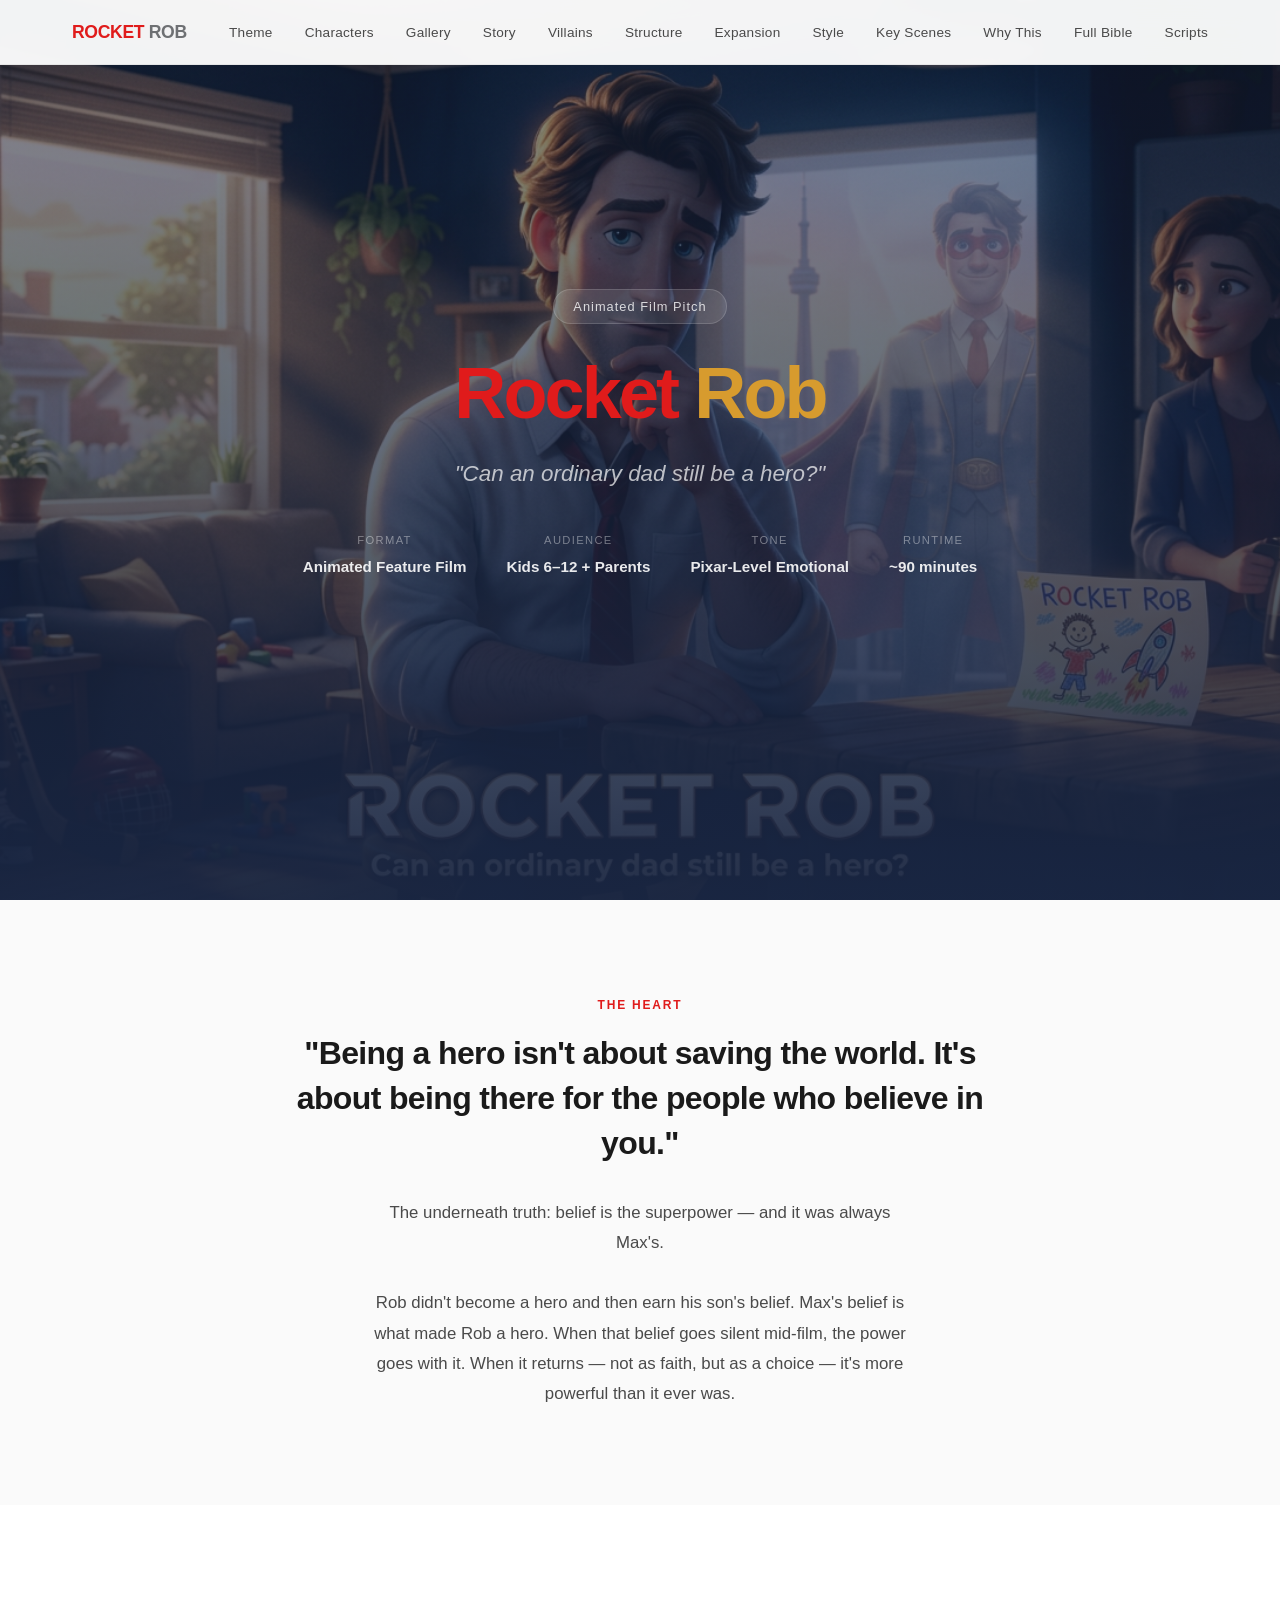
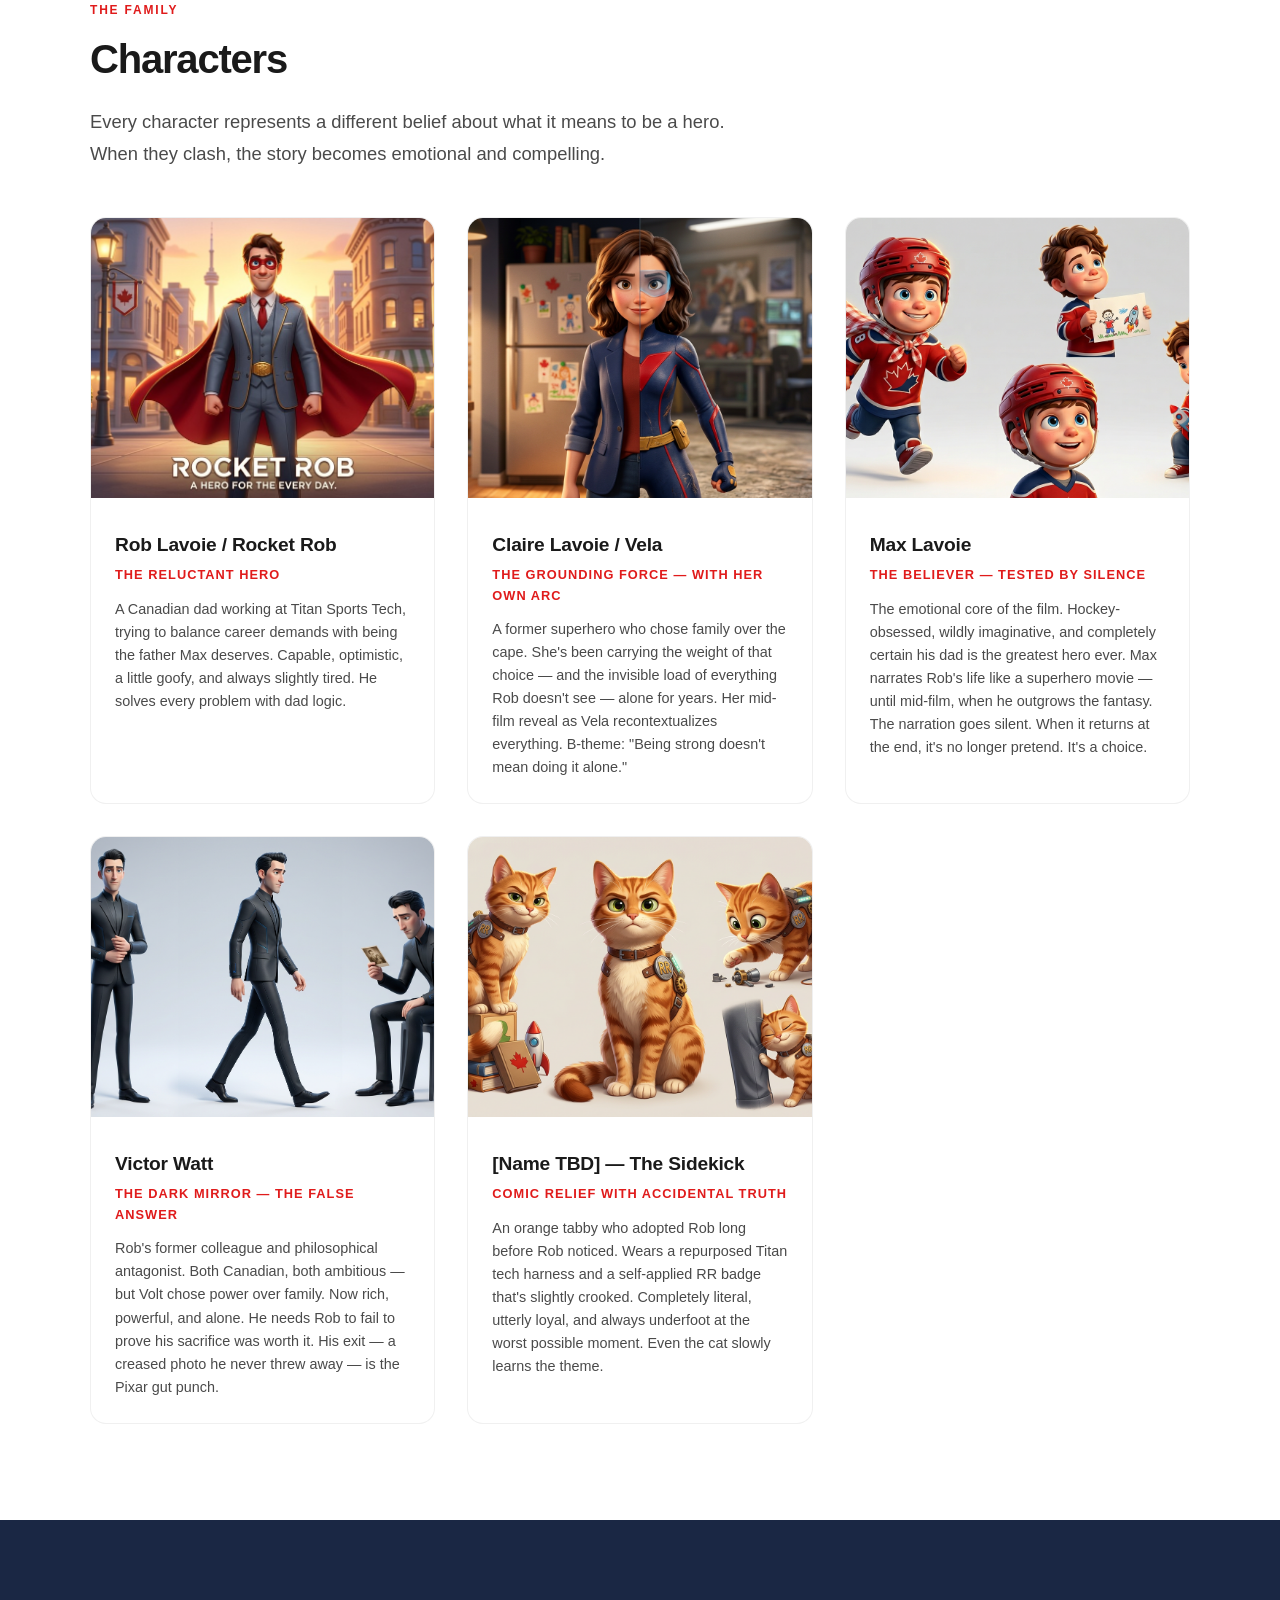
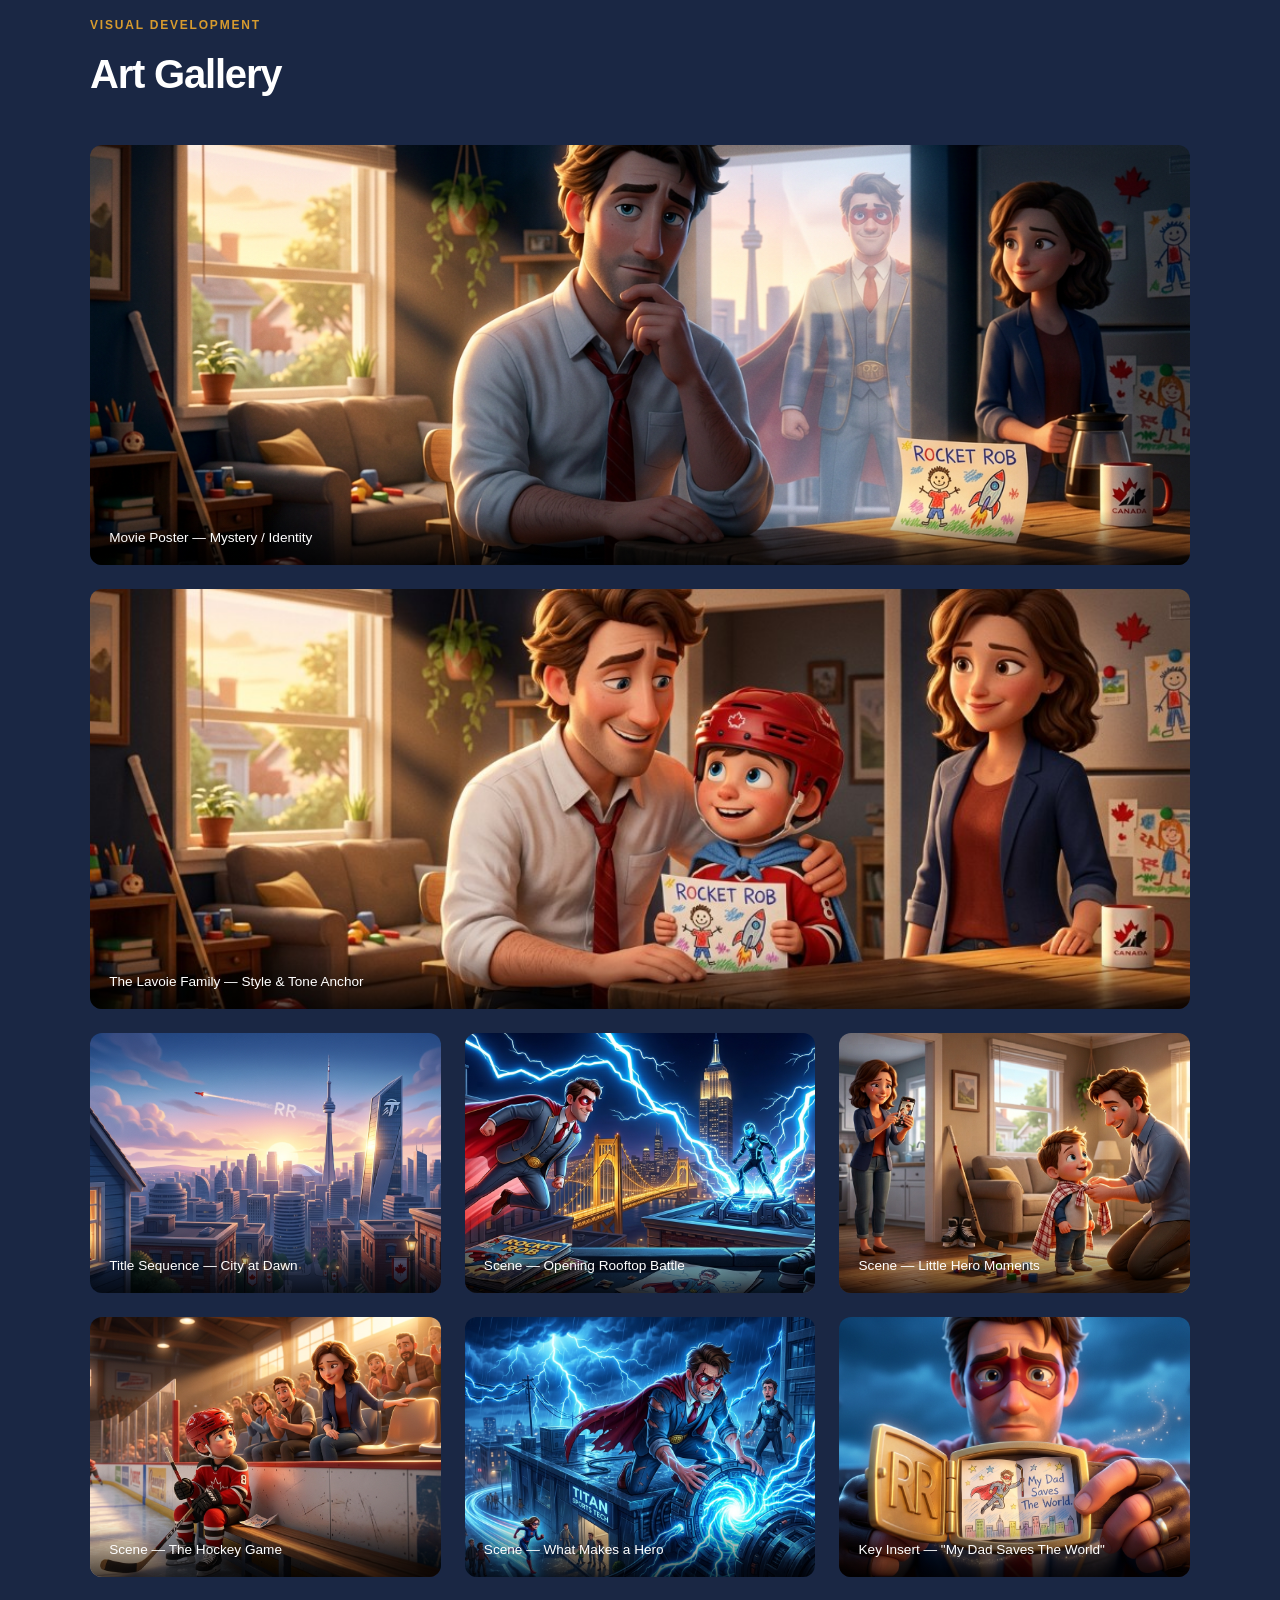
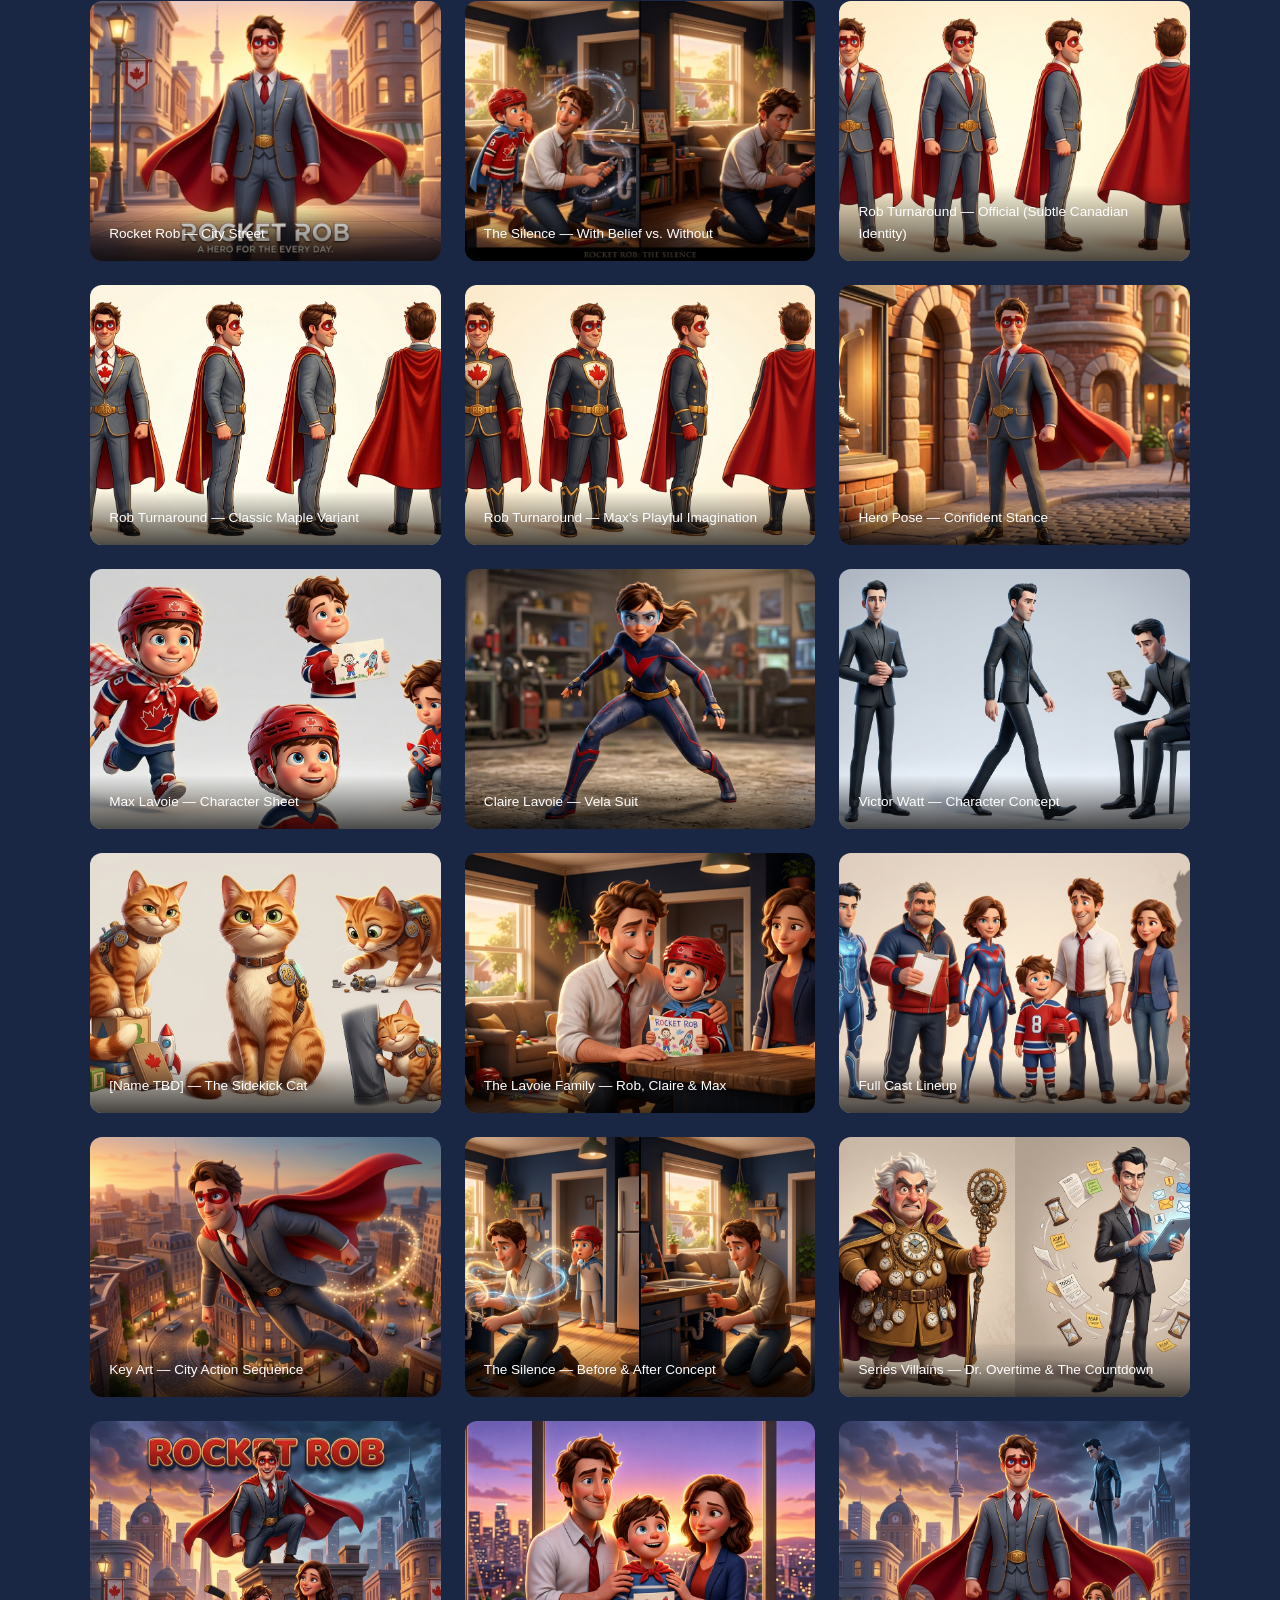
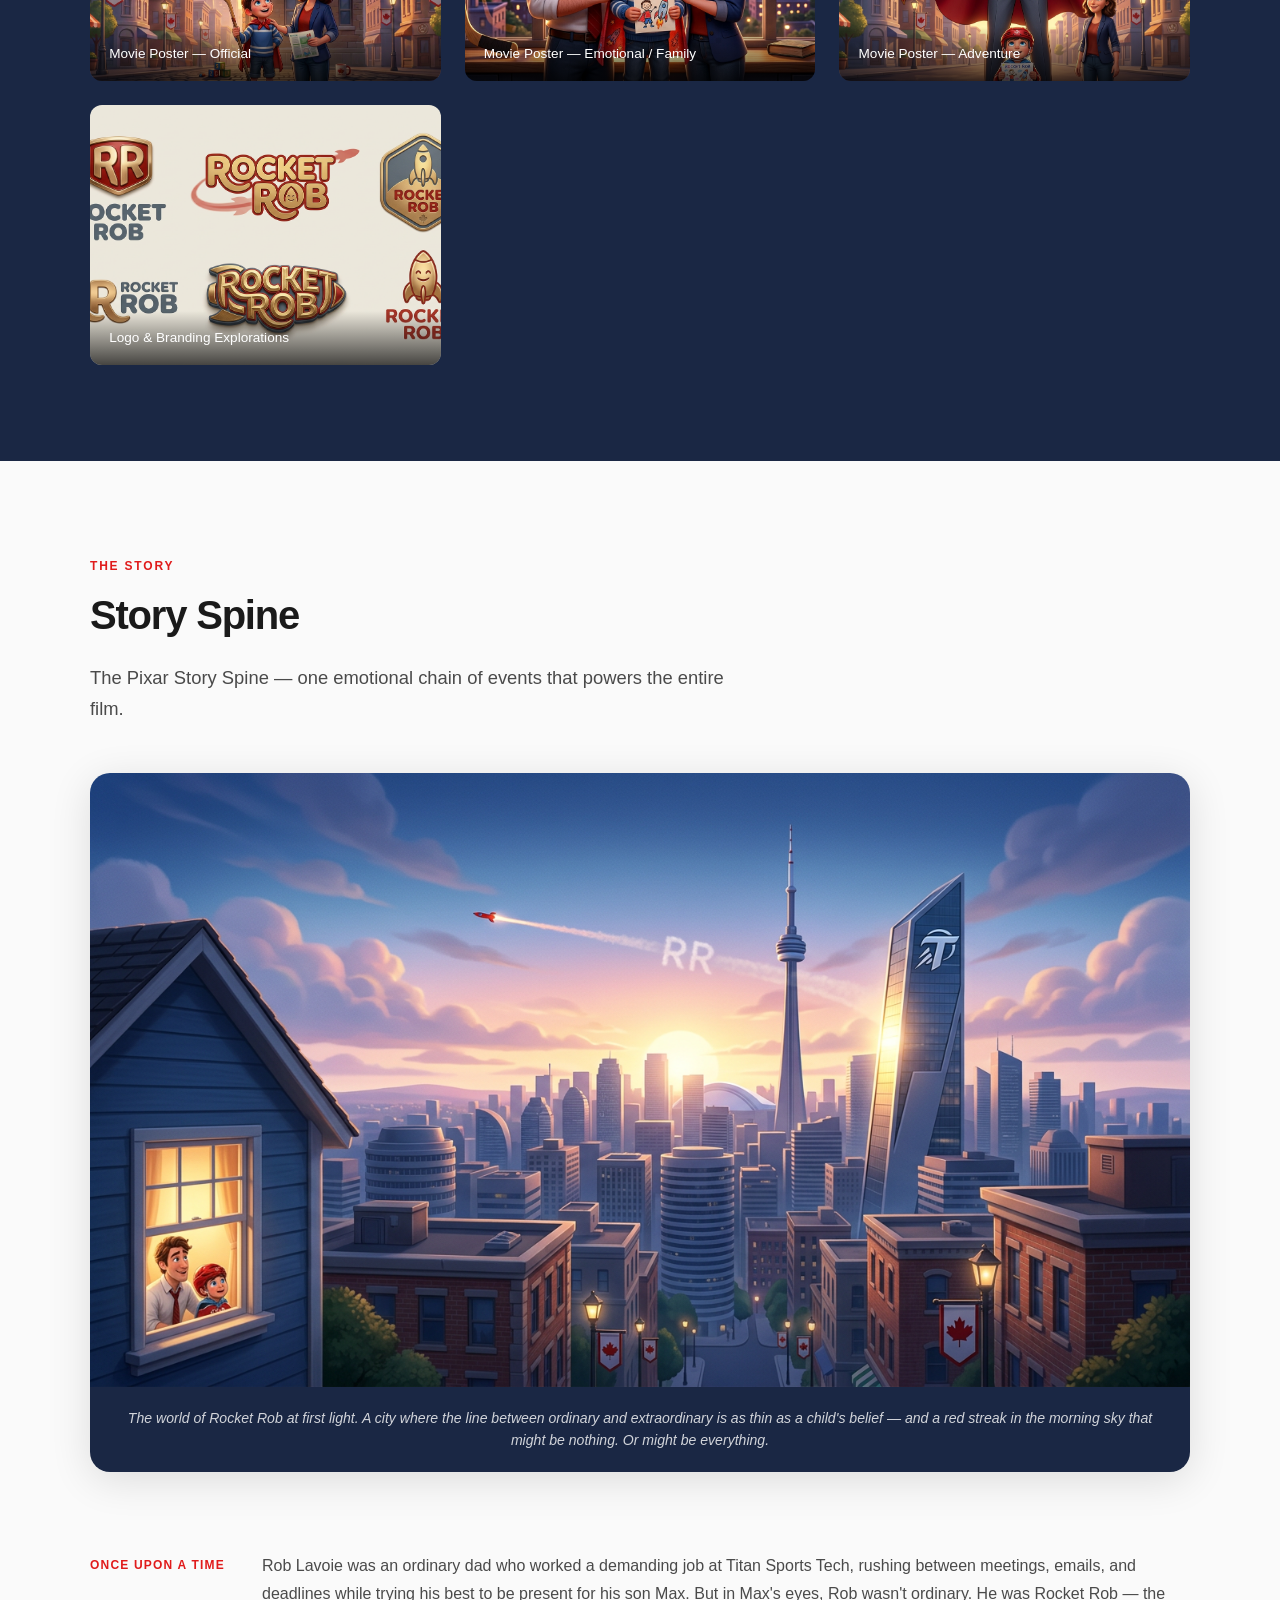
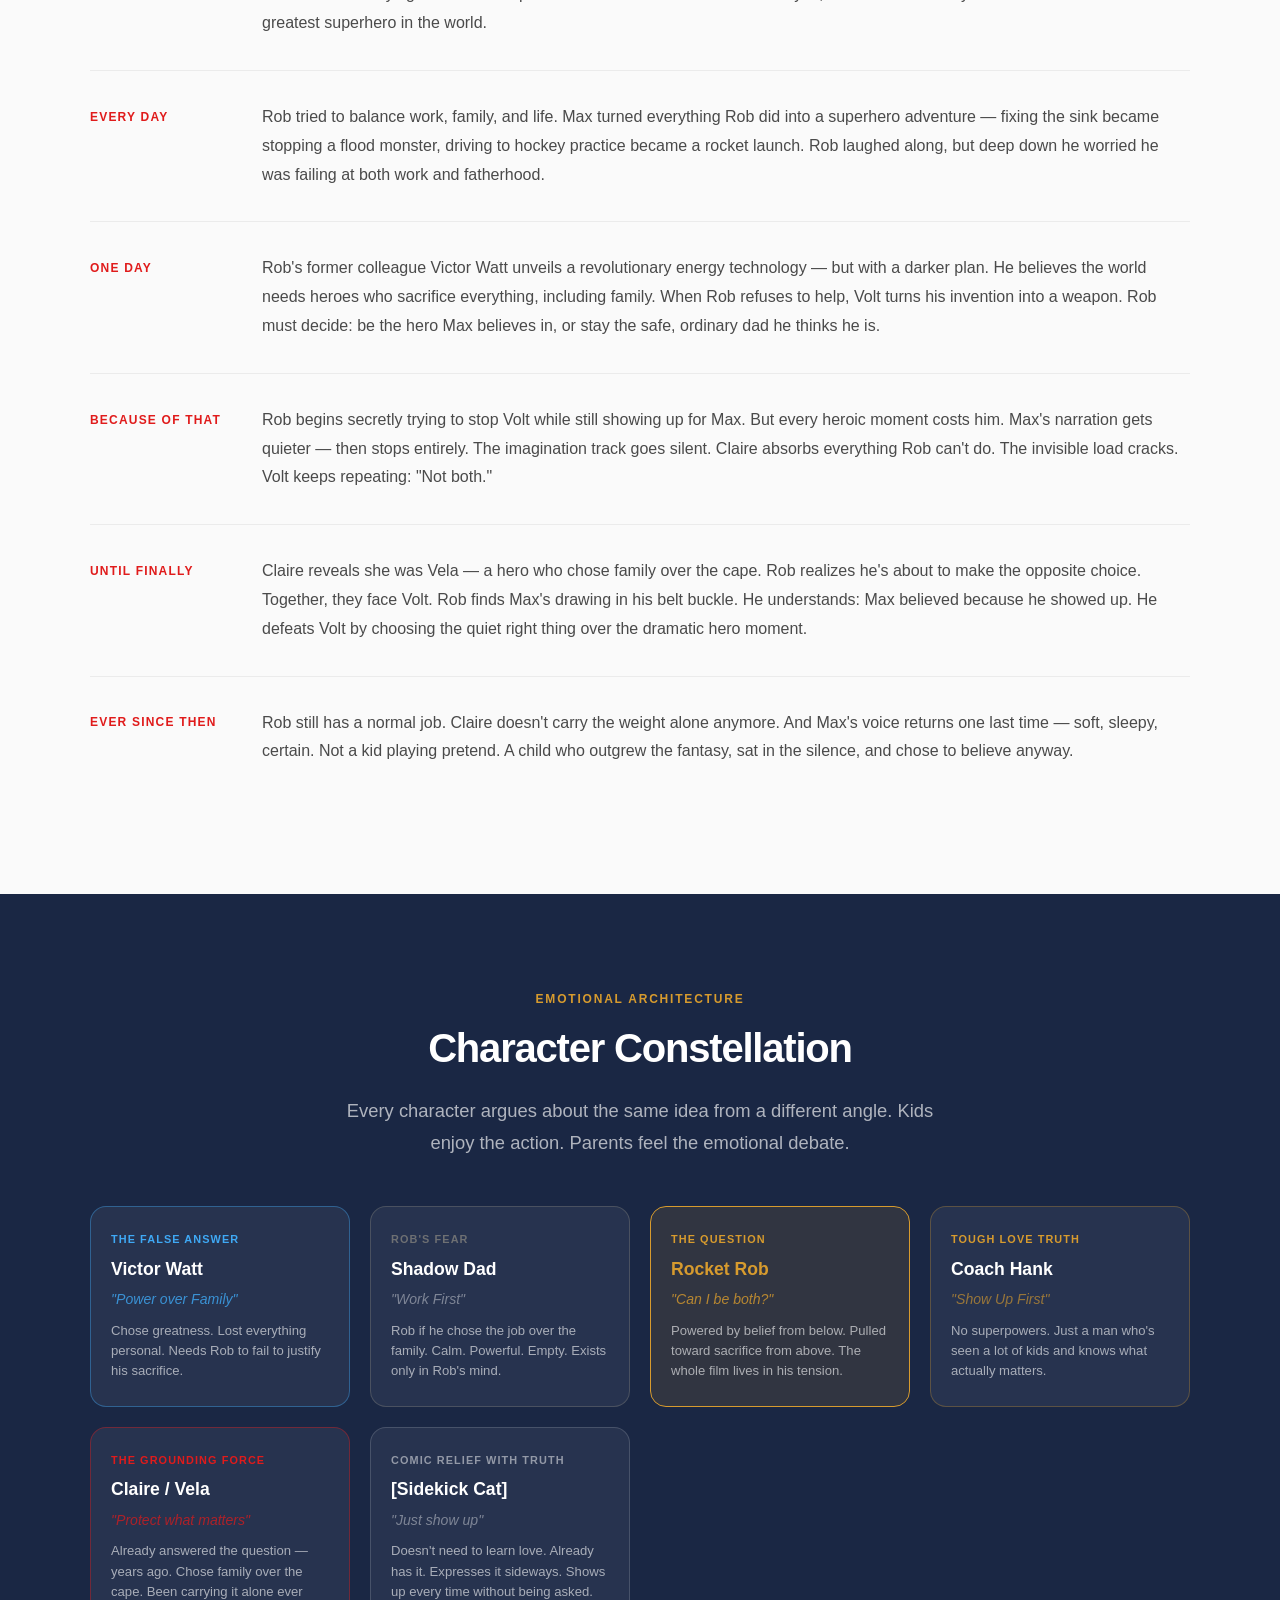
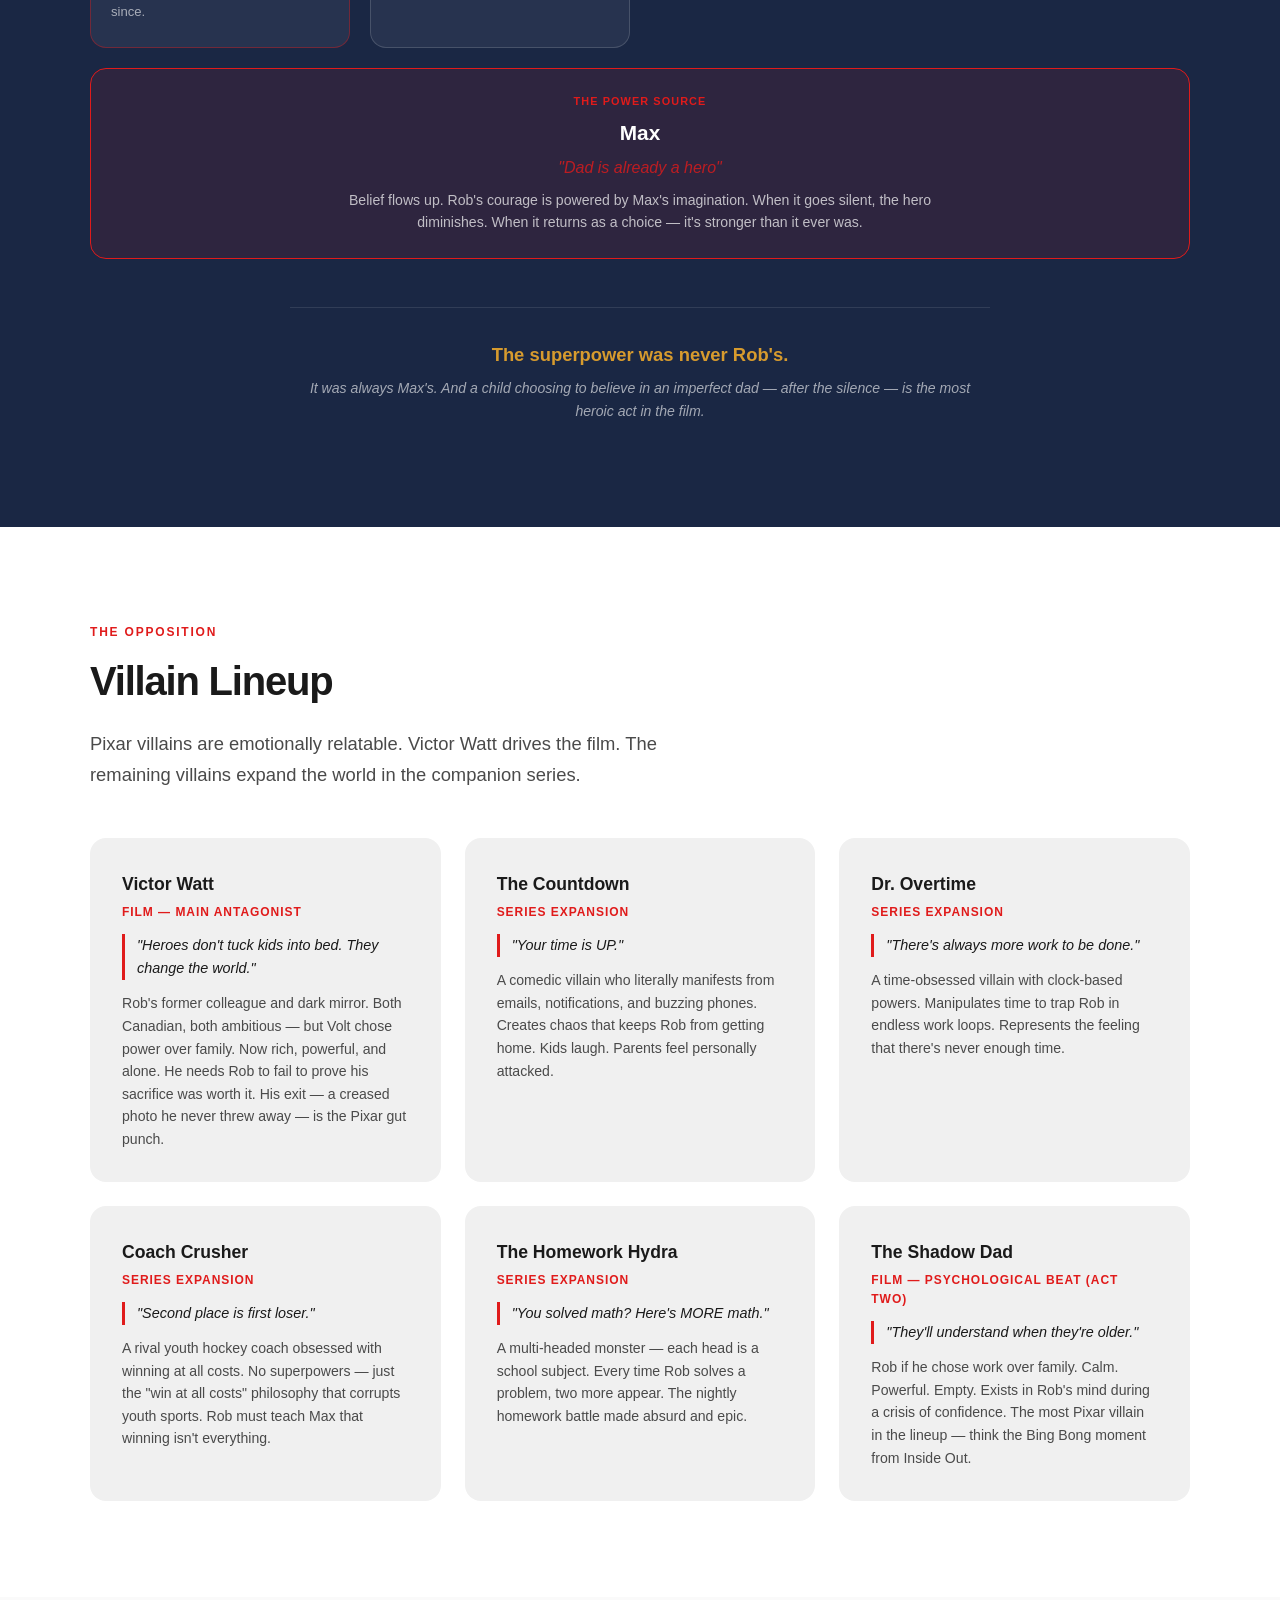
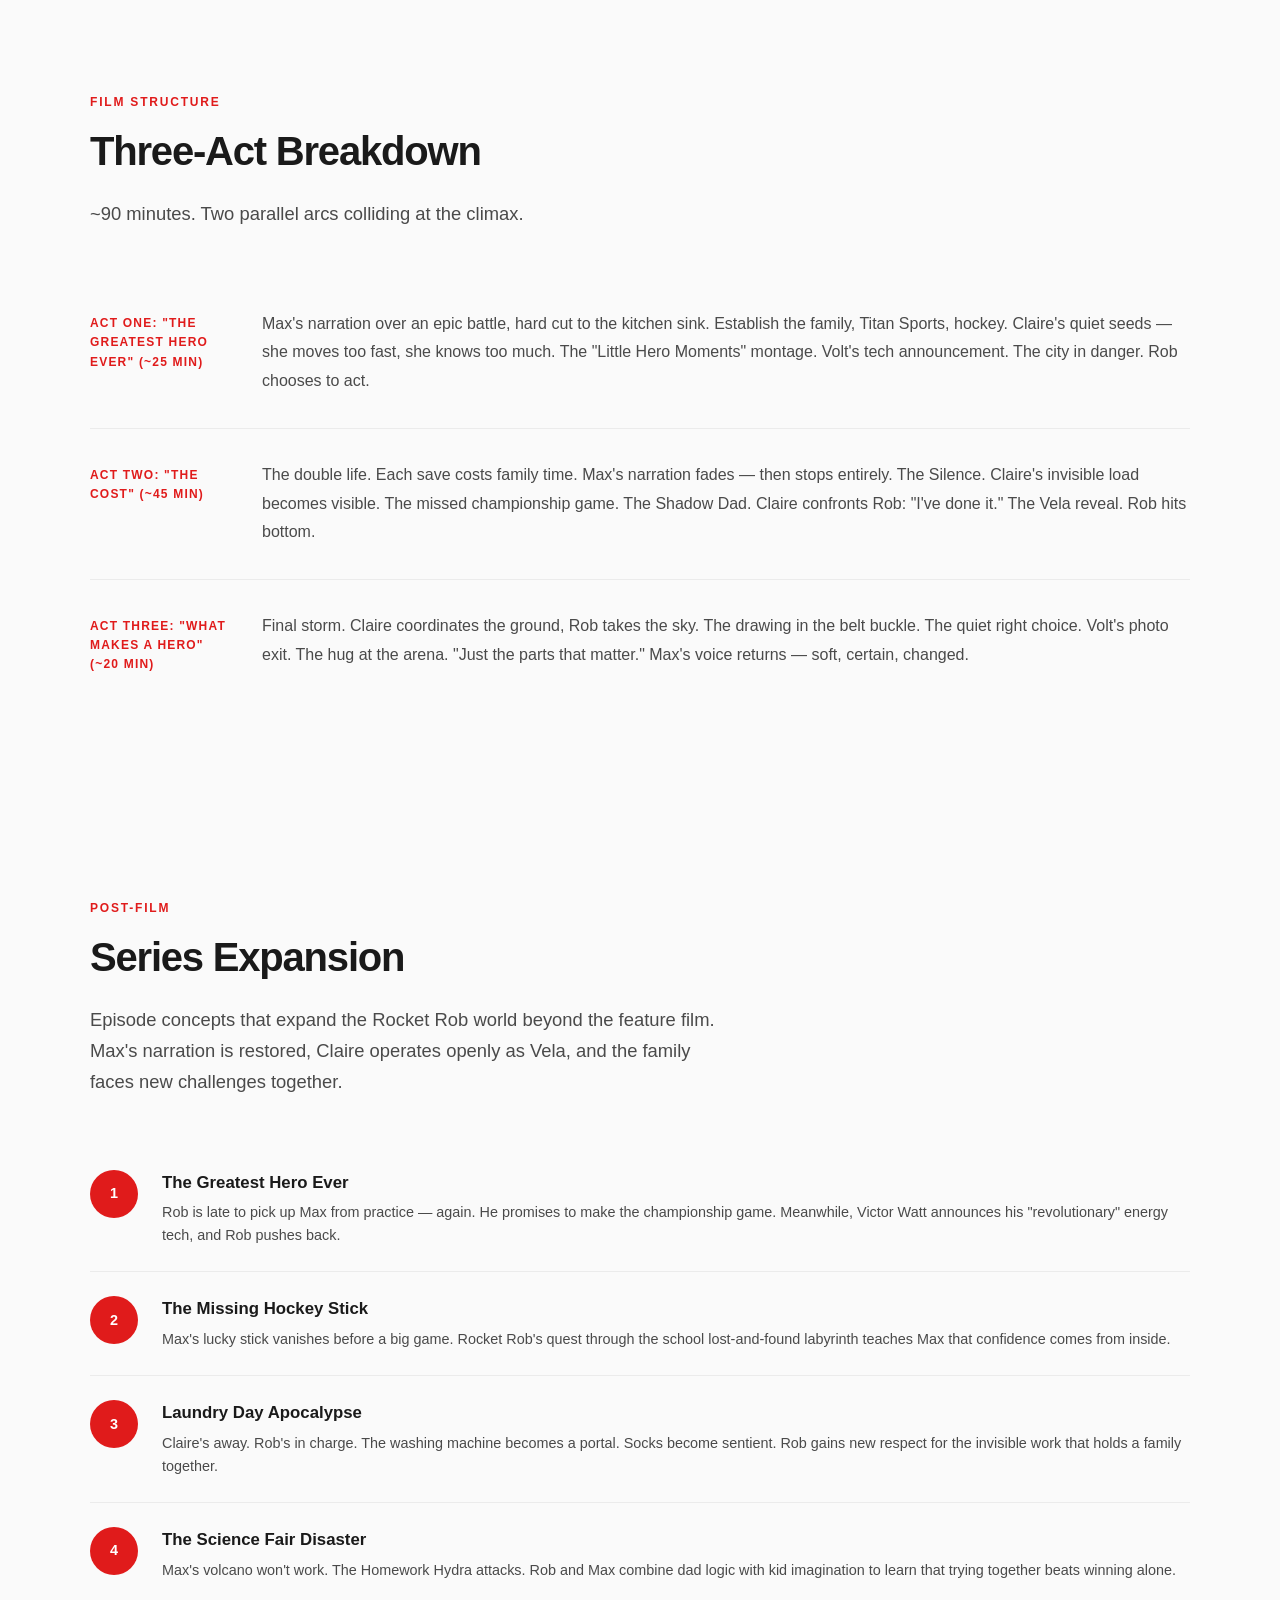
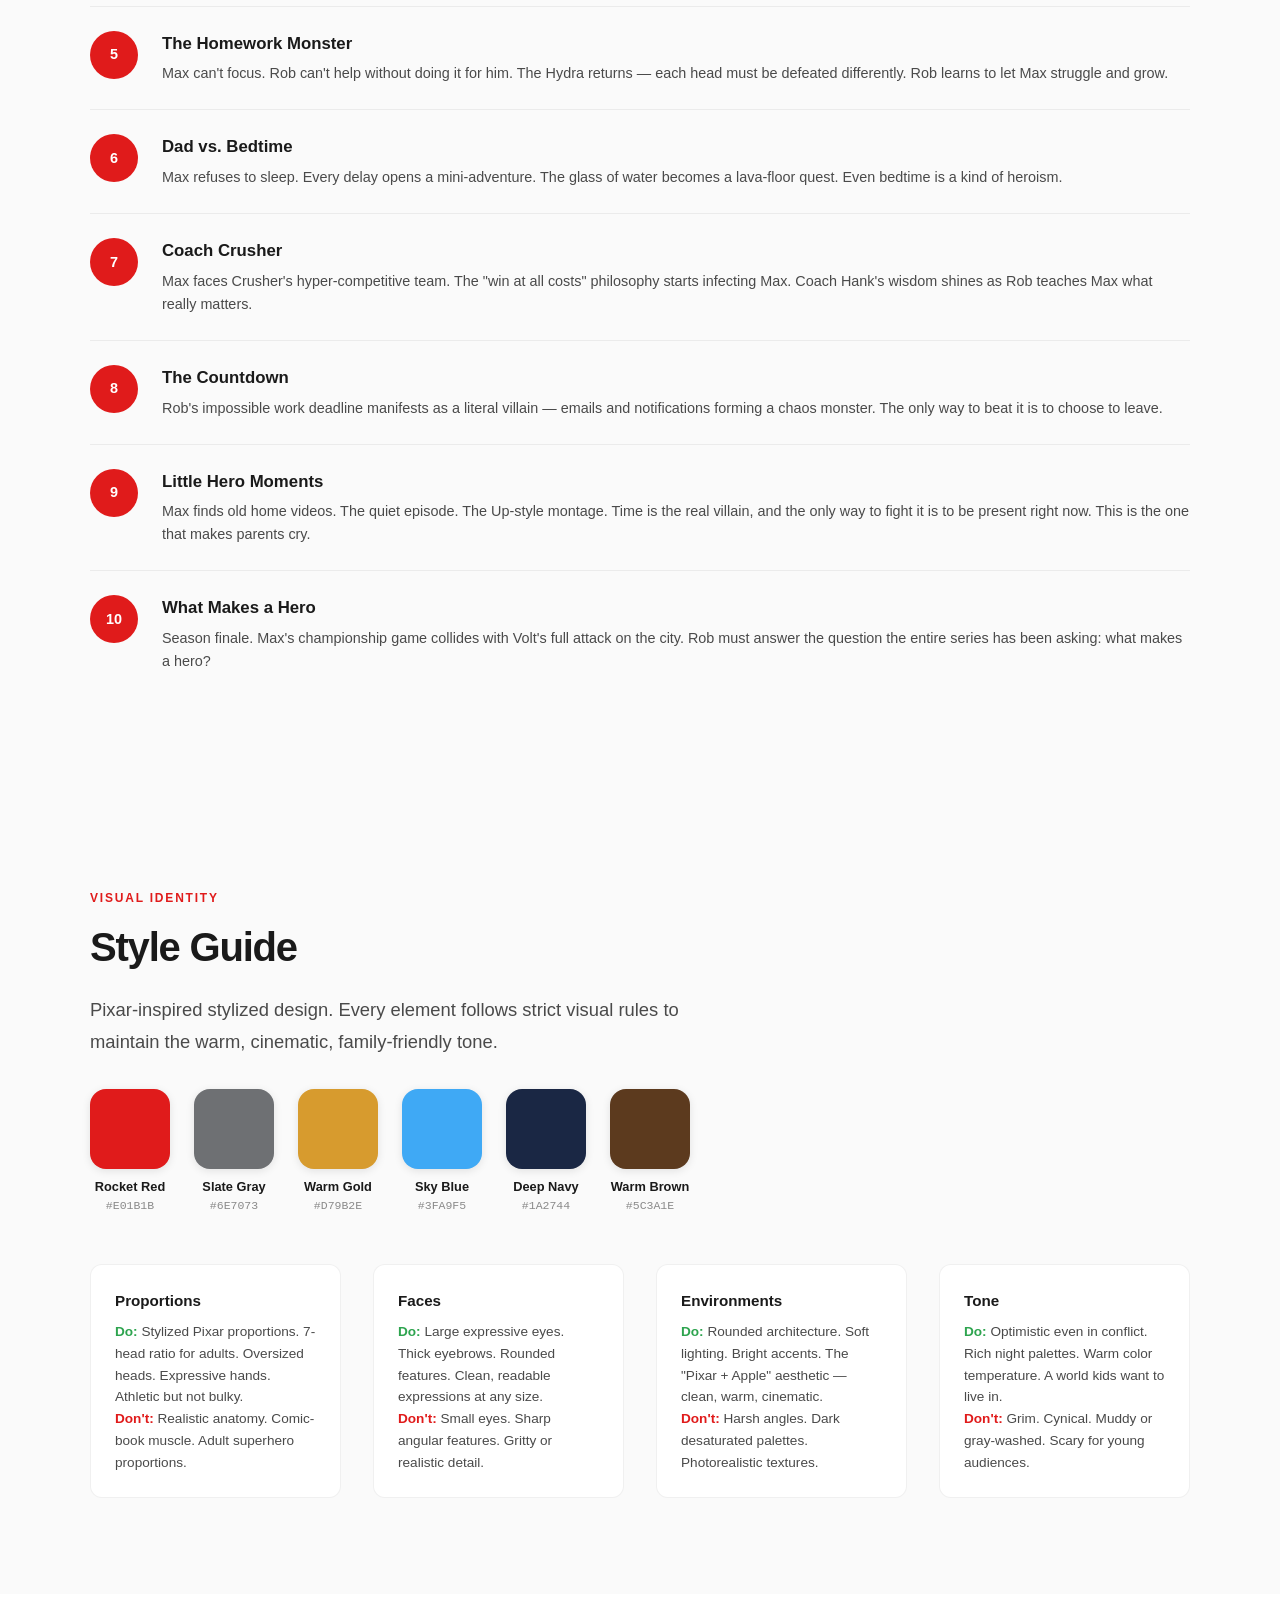
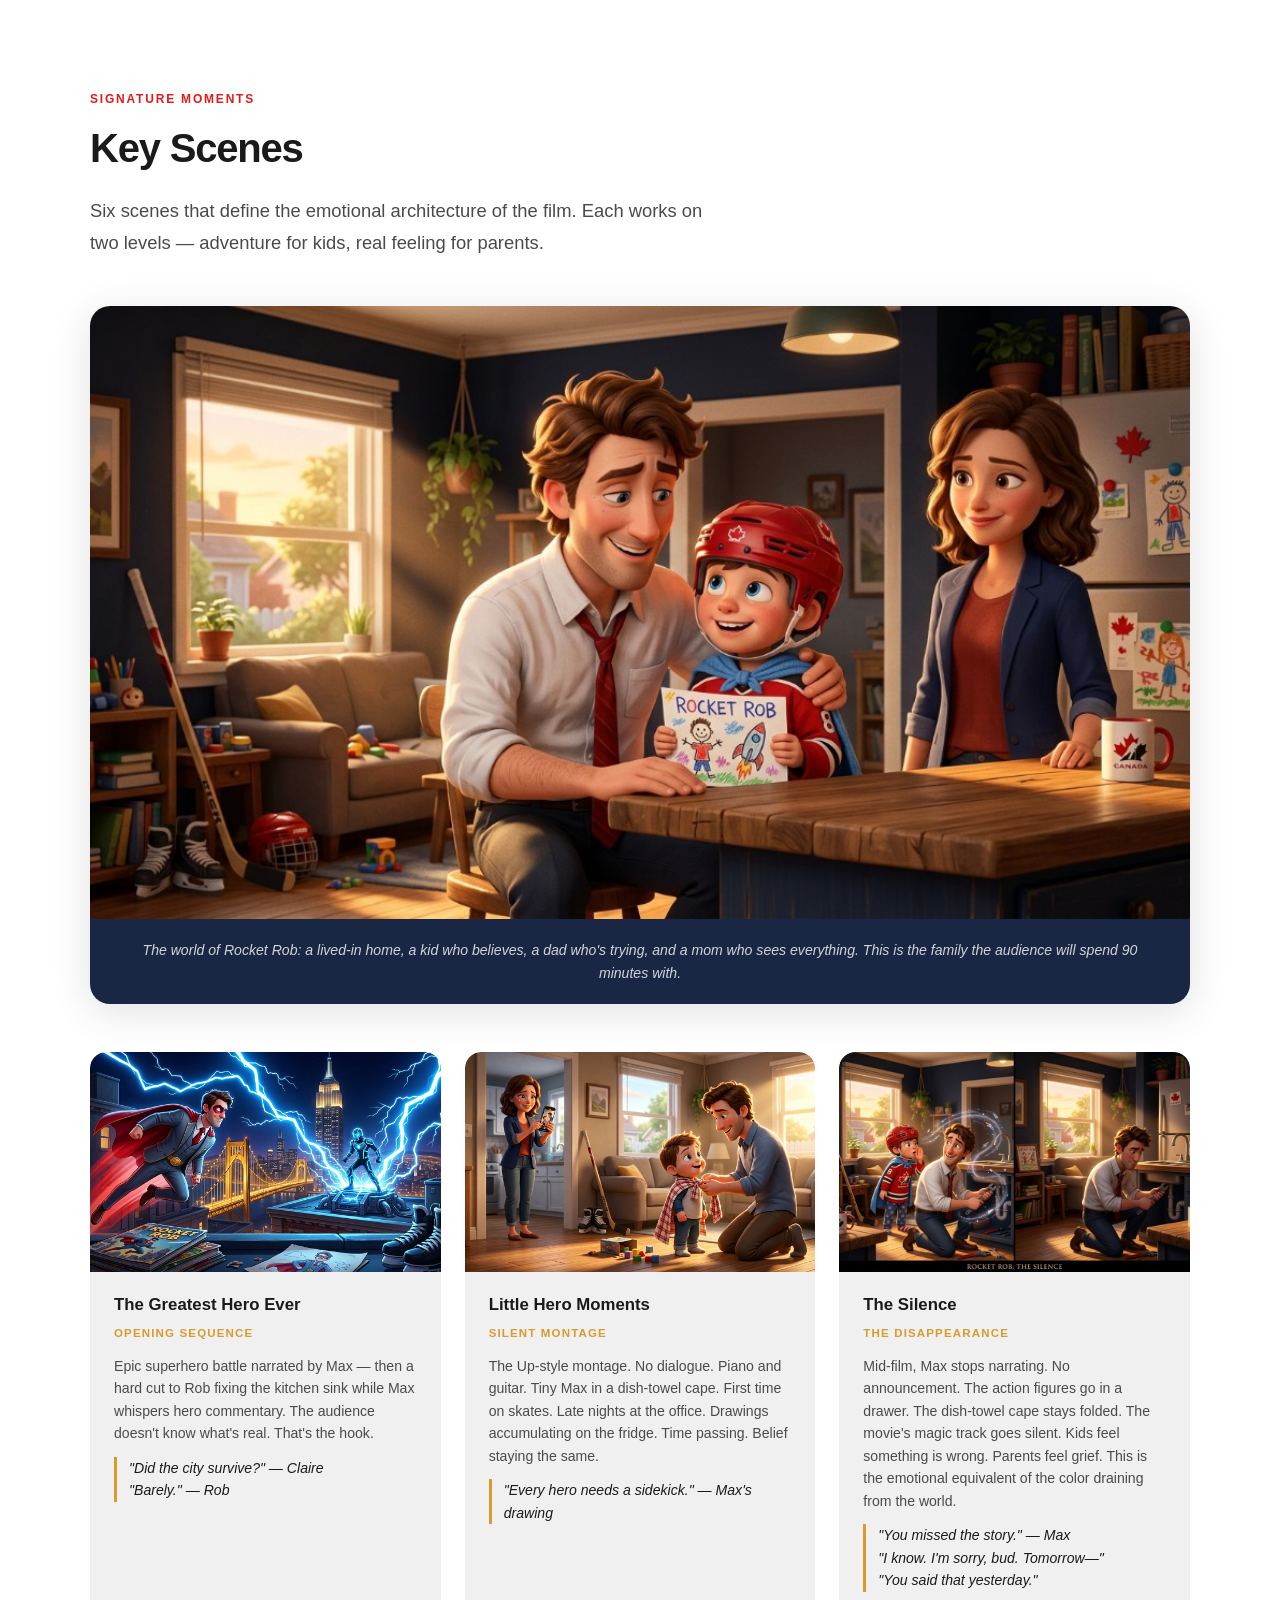
==== commit 2765b2d8: "Name Updates" ====
--- a/docs/index.html
+++ b/docs/index.html
@@ -80,34 +80,34 @@
       <div class="character-card">
         <img src="assets/rob-street-pose.png" alt="Rocket Rob — hero stance on city street">
         <div class="character-card-body">
-          <h3>Rob Carter / Rocket Rob</h3>
+          <h3>Rob Lavoie / Rocket Rob</h3>
           <div class="role">The Reluctant Hero</div>
           <p>A Canadian dad working at Titan Sports Tech, trying to balance career demands with being the father Max deserves. Capable, optimistic, a little goofy, and always slightly tired. He solves every problem with dad logic.</p>
         </div>
       </div>
 
       <div class="character-card">
-        <img src="assets/claire-velocity-split.png" alt="Claire Carter — everyday mom and Velocity">
+        <img src="assets/claire-velocity-split.png" alt="Claire Lavoie — everyday mom and Vela">
         <div class="character-card-body">
-          <h3>Claire Carter / Velocity</h3>
+          <h3>Claire Lavoie / Vela</h3>
           <div class="role">The Grounding Force — With Her Own Arc</div>
-          <p>A former superhero who chose family over the cape. She's been carrying the weight of that choice — and the invisible load of everything Rob doesn't see — alone for years. Her mid-film reveal as Velocity recontextualizes everything. B-theme: "Being strong doesn't mean doing it alone."</p>
+          <p>A former superhero who chose family over the cape. She's been carrying the weight of that choice — and the invisible load of everything Rob doesn't see — alone for years. Her mid-film reveal as Vela recontextualizes everything. B-theme: "Being strong doesn't mean doing it alone."</p>
         </div>
       </div>
 
       <div class="character-card">
-        <img src="assets/max-character-sheet.png" alt="Max Carter character sheet">
+        <img src="assets/max-character-sheet.png" alt="Max Lavoie character sheet">
         <div class="character-card-body">
-          <h3>Max Carter</h3>
+          <h3>Max Lavoie</h3>
           <div class="role">The Believer — Tested by Silence</div>
           <p>The emotional core of the film. Hockey-obsessed, wildly imaginative, and completely certain his dad is the greatest hero ever. Max narrates Rob's life like a superhero movie — until mid-film, when he outgrows the fantasy. The narration goes silent. When it returns at the end, it's no longer pretend. It's a choice.</p>
         </div>
       </div>
 
       <div class="character-card">
-        <img src="assets/victor-volt.png" alt="Victor Volt character concept">
+        <img src="assets/victor-volt.png" alt="Victor Watt character concept">
         <div class="character-card-body">
-          <h3>Victor Volt</h3>
+          <h3>Victor Watt</h3>
           <div class="role">The Dark Mirror — The False Answer</div>
           <p>Rob's former colleague and philosophical antagonist. Both Canadian, both ambitious — but Volt chose power over family. Now rich, powerful, and alone. He needs Rob to fail to prove his sacrifice was worth it. His exit — a creased photo he never threw away — is the Pixar gut punch.</p>
         </div>
@@ -137,8 +137,8 @@
         <div class="caption">Movie Poster — Mystery / Identity</div>
       </div>
       <div class="gallery-item gallery-item--wide">
-        <img src="assets/carter-family-scene.png" alt="The Carter family — kitchen scene">
-        <div class="caption">The Carter Family — Style &amp; Tone Anchor</div>
+        <img src="assets/carter-family-scene.png" alt="The Lavoie family — kitchen scene">
+        <div class="caption">The Lavoie Family — Style &amp; Tone Anchor</div>
       </div>
       <div class="gallery-item">
         <img src="assets/title-sequence.png" alt="Title sequence — city at dawn with red streak">
@@ -189,24 +189,24 @@
         <div class="caption">Hero Pose — Confident Stance</div>
       </div>
       <div class="gallery-item">
-        <img src="assets/max-character-sheet.png" alt="Max Carter character sheet">
-        <div class="caption">Max Carter — Character Sheet</div>
-      </div>
-      <div class="gallery-item">
-        <img src="assets/claire-velocity.png" alt="Claire Carter as Velocity">
-        <div class="caption">Claire Carter — Velocity Suit</div>
-      </div>
-      <div class="gallery-item">
-        <img src="assets/victor-volt.png" alt="Victor Volt character concept">
-        <div class="caption">Victor Volt — Character Concept</div>
+        <img src="assets/max-character-sheet.png" alt="Max Lavoie character sheet">
+        <div class="caption">Max Lavoie — Character Sheet</div>
+      </div>
+      <div class="gallery-item">
+        <img src="assets/claire-velocity.png" alt="Claire Lavoie as Vela">
+        <div class="caption">Claire Lavoie — Vela Suit</div>
+      </div>
+      <div class="gallery-item">
+        <img src="assets/victor-volt.png" alt="Victor Watt character concept">
+        <div class="caption">Victor Watt — Character Concept</div>
       </div>
       <div class="gallery-item">
         <img src="assets/cat-sidekick-concept.png" alt="The cat sidekick — Rob's accidental companion">
         <div class="caption">[Name TBD] — The Sidekick Cat</div>
       </div>
       <div class="gallery-item">
-        <img src="assets/carter-family.png" alt="The Carter Family">
-        <div class="caption">The Carter Family — Rob, Claire &amp; Max</div>
+        <img src="assets/carter-family.png" alt="The Lavoie Family">
+        <div class="caption">The Lavoie Family — Rob, Claire &amp; Max</div>
       </div>
       <div class="gallery-item">
         <img src="assets/cast-lineup.png" alt="Full cast lineup">
@@ -222,7 +222,7 @@
       </div>
       <div class="gallery-item">
         <img src="assets/dr-overtime-and-deadline.png" alt="Villain designs">
-        <div class="caption">Series Villains — Dr. Overtime &amp; The Deadline</div>
+        <div class="caption">Series Villains — Dr. Overtime &amp; The Countdown</div>
       </div>
       <div class="gallery-item">
         <img src="assets/poster-movie.png" alt="Official movie poster">
@@ -259,7 +259,7 @@
     <div class="story-beats">
       <div class="story-beat">
         <div class="beat-label">Once upon a time</div>
-        <div class="beat-text">Rob Carter was an ordinary dad who worked a demanding job at Titan Sports Tech, rushing between meetings, emails, and deadlines while trying his best to be present for his son Max. But in Max's eyes, Rob wasn't ordinary. He was Rocket Rob — the greatest superhero in the world.</div>
+        <div class="beat-text">Rob Lavoie was an ordinary dad who worked a demanding job at Titan Sports Tech, rushing between meetings, emails, and deadlines while trying his best to be present for his son Max. But in Max's eyes, Rob wasn't ordinary. He was Rocket Rob — the greatest superhero in the world.</div>
       </div>
       <div class="story-beat">
         <div class="beat-label">Every day</div>
@@ -267,7 +267,7 @@
       </div>
       <div class="story-beat">
         <div class="beat-label">One day</div>
-        <div class="beat-text">Rob's former colleague Victor Volt unveils a revolutionary energy technology — but with a darker plan. He believes the world needs heroes who sacrifice everything, including family. When Rob refuses to help, Volt turns his invention into a weapon. Rob must decide: be the hero Max believes in, or stay the safe, ordinary dad he thinks he is.</div>
+        <div class="beat-text">Rob's former colleague Victor Watt unveils a revolutionary energy technology — but with a darker plan. He believes the world needs heroes who sacrifice everything, including family. When Rob refuses to help, Volt turns his invention into a weapon. Rob must decide: be the hero Max believes in, or stay the safe, ordinary dad he thinks he is.</div>
       </div>
       <div class="story-beat">
         <div class="beat-label">Because of that</div>
@@ -275,7 +275,7 @@
       </div>
       <div class="story-beat">
         <div class="beat-label">Until finally</div>
-        <div class="beat-text">Claire reveals she was Velocity — a hero who chose family over the cape. Rob realizes he's about to make the opposite choice. Together, they face Volt. Rob finds Max's drawing in his belt buckle. He understands: Max believed because he showed up. He defeats Volt by choosing the quiet right thing over the dramatic hero moment.</div>
+        <div class="beat-text">Claire reveals she was Vela — a hero who chose family over the cape. Rob realizes he's about to make the opposite choice. Together, they face Volt. Rob finds Max's drawing in his belt buckle. He understands: Max believed because he showed up. He defeats Volt by choosing the quiet right thing over the dramatic hero moment.</div>
       </div>
       <div class="story-beat">
         <div class="beat-label">Ever since then</div>
@@ -296,7 +296,7 @@
 
       <div class="constellation-node node--false-answer">
         <div class="node-role">The False Answer</div>
-        <div class="node-name">Victor Volt</div>
+        <div class="node-name">Victor Watt</div>
         <div class="node-belief">"Power over Family"</div>
         <div class="node-desc">Chose greatness. Lost everything personal. Needs Rob to fail to justify his sacrifice.</div>
       </div>
@@ -324,7 +324,7 @@
 
       <div class="constellation-node node--grounding">
         <div class="node-role">The Grounding Force</div>
-        <div class="node-name">Claire / Velocity</div>
+        <div class="node-name">Claire / Vela</div>
         <div class="node-belief">"Protect what matters"</div>
         <div class="node-desc">Already answered the question — years ago. Chose family over the cape. Been carrying it alone ever since.</div>
       </div>
@@ -358,18 +358,18 @@
   <div class="container">
     <div class="section-label">The Opposition</div>
     <h2 class="section-title">Villain Lineup</h2>
-    <p class="section-subtitle">Pixar villains are emotionally relatable. Victor Volt drives the film. The remaining villains expand the world in the companion series.</p>
+    <p class="section-subtitle">Pixar villains are emotionally relatable. Victor Watt drives the film. The remaining villains expand the world in the companion series.</p>
 
     <div class="villain-grid">
       <div class="villain-card">
-        <h3>Victor Volt</h3>
+        <h3>Victor Watt</h3>
         <div class="villain-type">Film — Main Antagonist</div>
         <div class="villain-quote">"Heroes don't tuck kids into bed. They change the world."</div>
         <p>Rob's former colleague and dark mirror. Both Canadian, both ambitious — but Volt chose power over family. Now rich, powerful, and alone. He needs Rob to fail to prove his sacrifice was worth it. His exit — a creased photo he never threw away — is the Pixar gut punch.</p>
       </div>
 
       <div class="villain-card">
-        <h3>The Deadline</h3>
+        <h3>The Countdown</h3>
         <div class="villain-type">Series Expansion</div>
         <div class="villain-quote">"Your time is UP."</div>
         <p>A comedic villain who literally manifests from emails, notifications, and buzzing phones. Creates chaos that keeps Rob from getting home. Kids laugh. Parents feel personally attacked.</p>
@@ -420,7 +420,7 @@
       </div>
       <div class="story-beat">
         <div class="beat-label">Act Two: "The Cost" (~45 min)</div>
-        <div class="beat-text">The double life. Each save costs family time. Max's narration fades — then stops entirely. The Silence. Claire's invisible load becomes visible. The missed championship game. The Shadow Dad. Claire confronts Rob: "I've done it." The Velocity reveal. Rob hits bottom.</div>
+        <div class="beat-text">The double life. Each save costs family time. Max's narration fades — then stops entirely. The Silence. Claire's invisible load becomes visible. The missed championship game. The Shadow Dad. Claire confronts Rob: "I've done it." The Vela reveal. Rob hits bottom.</div>
       </div>
       <div class="story-beat">
         <div class="beat-label">Act Three: "What Makes a Hero" (~20 min)</div>
@@ -435,14 +435,14 @@
   <div class="container">
     <div class="section-label">Post-Film</div>
     <h2 class="section-title">Series Expansion</h2>
-    <p class="section-subtitle">Episode concepts that expand the Rocket Rob world beyond the feature film. Max's narration is restored, Claire operates openly as Velocity, and the family faces new challenges together.</p>
+    <p class="section-subtitle">Episode concepts that expand the Rocket Rob world beyond the feature film. Max's narration is restored, Claire operates openly as Vela, and the family faces new challenges together.</p>
 
     <div class="episode-list">
       <div class="episode-item">
         <div class="episode-number">1</div>
         <div class="episode-content">
           <h3>The Greatest Hero Ever</h3>
-          <p>Rob is late to pick up Max from practice — again. He promises to make the championship game. Meanwhile, Victor Volt announces his "revolutionary" energy tech, and Rob pushes back.</p>
+          <p>Rob is late to pick up Max from practice — again. He promises to make the championship game. Meanwhile, Victor Watt announces his "revolutionary" energy tech, and Rob pushes back.</p>
         </div>
       </div>
       <div class="episode-item">
@@ -490,7 +490,7 @@
       <div class="episode-item">
         <div class="episode-number">8</div>
         <div class="episode-content">
-          <h3>The Deadline</h3>
+          <h3>The Countdown</h3>
           <p>Rob's impossible work deadline manifests as a literal villain — emails and notifications forming a chaos monster. The only way to beat it is to choose to leave.</p>
         </div>
       </div>
@@ -585,13 +585,13 @@
     <p class="section-subtitle">Six scenes that define the emotional architecture of the film. Each works on two levels — adventure for kids, real feeling for parents.</p>
 
     <div class="scene-featured">
-      <img src="assets/carter-family-scene.png" alt="The Carter family at the kitchen table — Max shows Rob his Rocket Rob drawing">
+      <img src="assets/carter-family-scene.png" alt="The Lavoie family at the kitchen table — Max shows Rob his Rocket Rob drawing">
       <div class="scene-featured-caption">The world of Rocket Rob: a lived-in home, a kid who believes, a dad who's trying, and a mom who sees everything. This is the family the audience will spend 90 minutes with.</div>
     </div>
 
     <div class="scenes-grid">
       <div class="scene-card scene-card--with-image">
-        <img src="assets/opening-sequence.png" alt="Rocket Rob vs. Victor Volt — the epic opening">
+        <img src="assets/opening-sequence.png" alt="Rocket Rob vs. Victor Watt — the epic opening">
         <h3>The Greatest Hero Ever</h3>
         <div class="scene-type">Opening Sequence</div>
         <p>Epic superhero battle narrated by Max — then a hard cut to Rob fixing the kitchen sink while Max whispers hero commentary. The audience doesn't know what's real. That's the hook.</p>
@@ -623,10 +623,10 @@
       </div>
 
       <div class="scene-card scene-card--with-image">
-        <img src="assets/claire-velocity.png" alt="Claire as Velocity — the mid-film reveal">
-        <h3>The Velocity Reveal</h3>
+        <img src="assets/claire-velocity.png" alt="Claire as Vela — the mid-film reveal">
+        <h3>The Vela Reveal</h3>
         <div class="scene-type">Second-Act Turning Point</div>
-        <p>Claire moves like someone who's done this before. Rob sees it. "Claire... how did you—" She drops the mask she's been wearing for years. "I was Velocity before you were Rocket Rob." Everything recontextualizes. For kids: the mom is a superhero too. For parents: she gave it up, and nobody noticed.</p>
+        <p>Claire moves like someone who's done this before. Rob sees it. "Claire... how did you—" She drops the mask she's been wearing for years. "I was Vela before you were Rocket Rob." Everything recontextualizes. For kids: the mom is a superhero too. For parents: she gave it up, and nobody noticed.</p>
         <blockquote>"Why did you stop?"<br>"Because I chose something harder."</blockquote>
       </div>
 
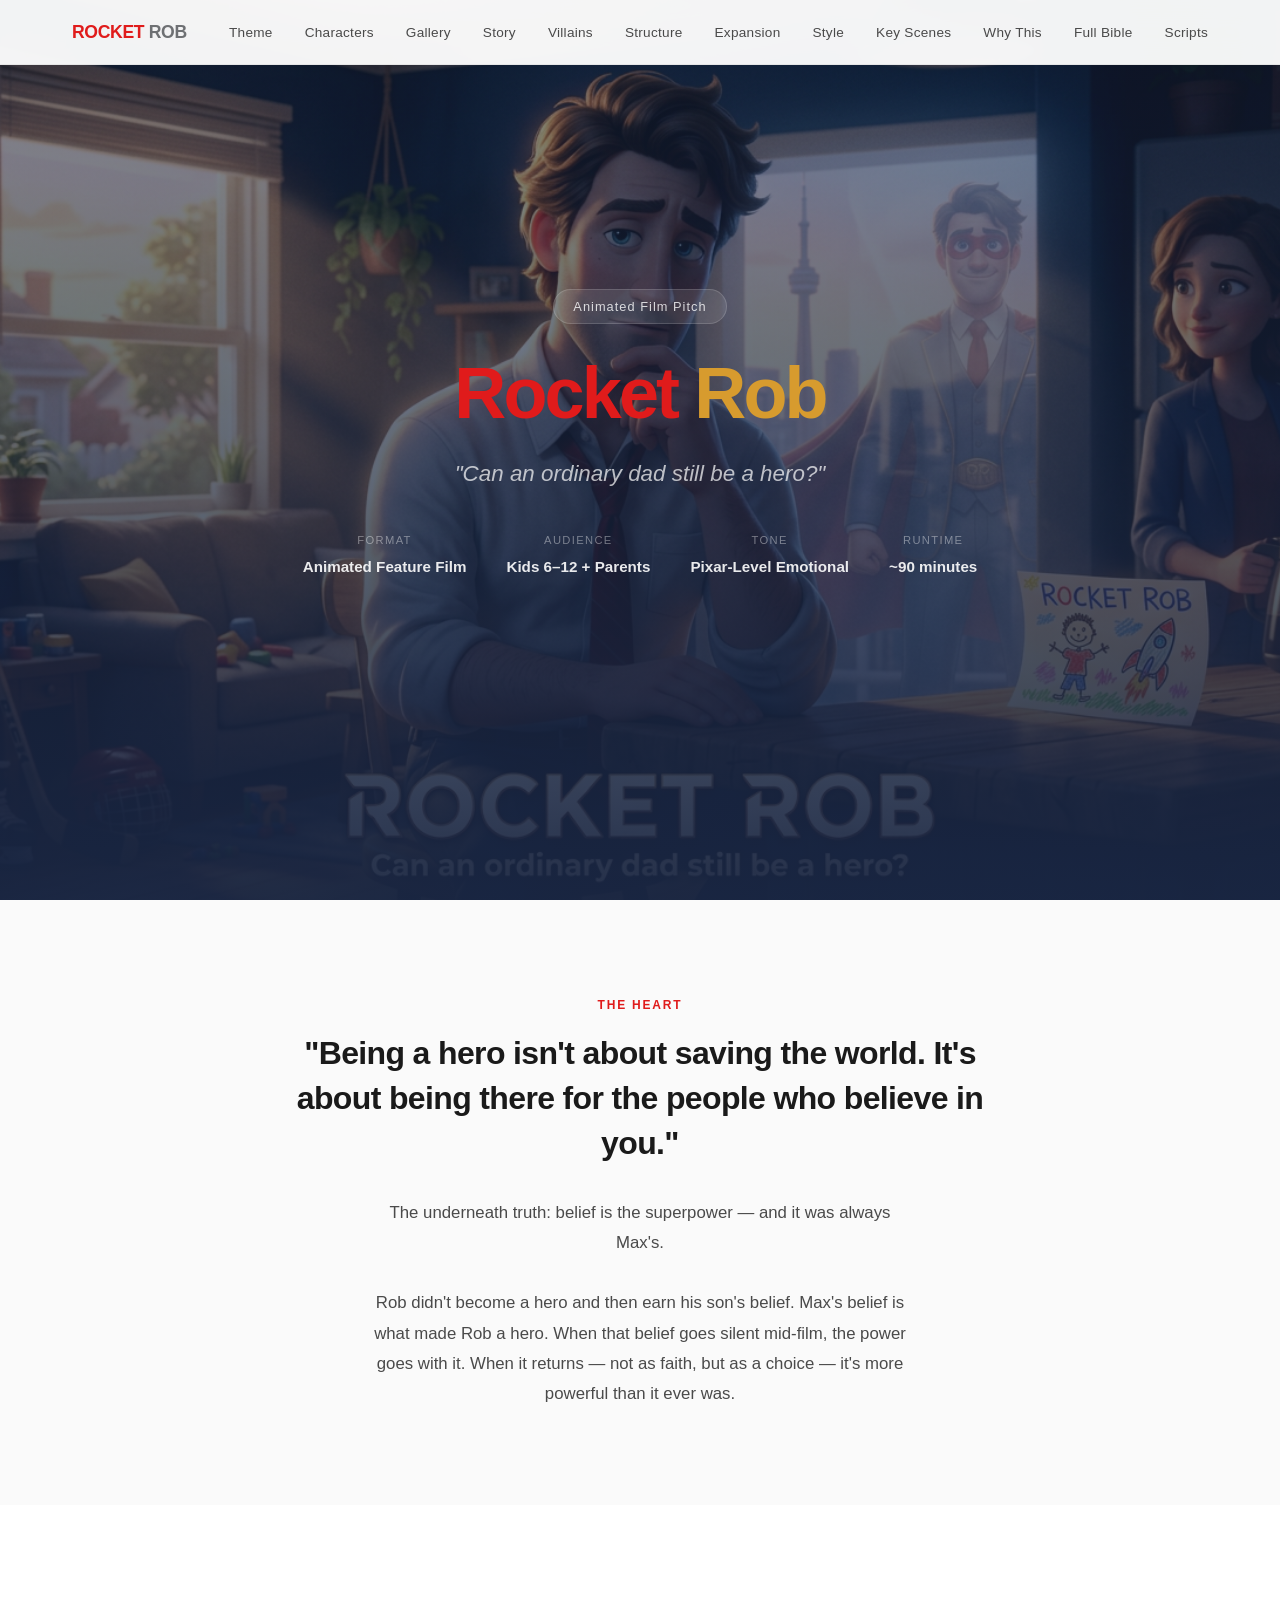
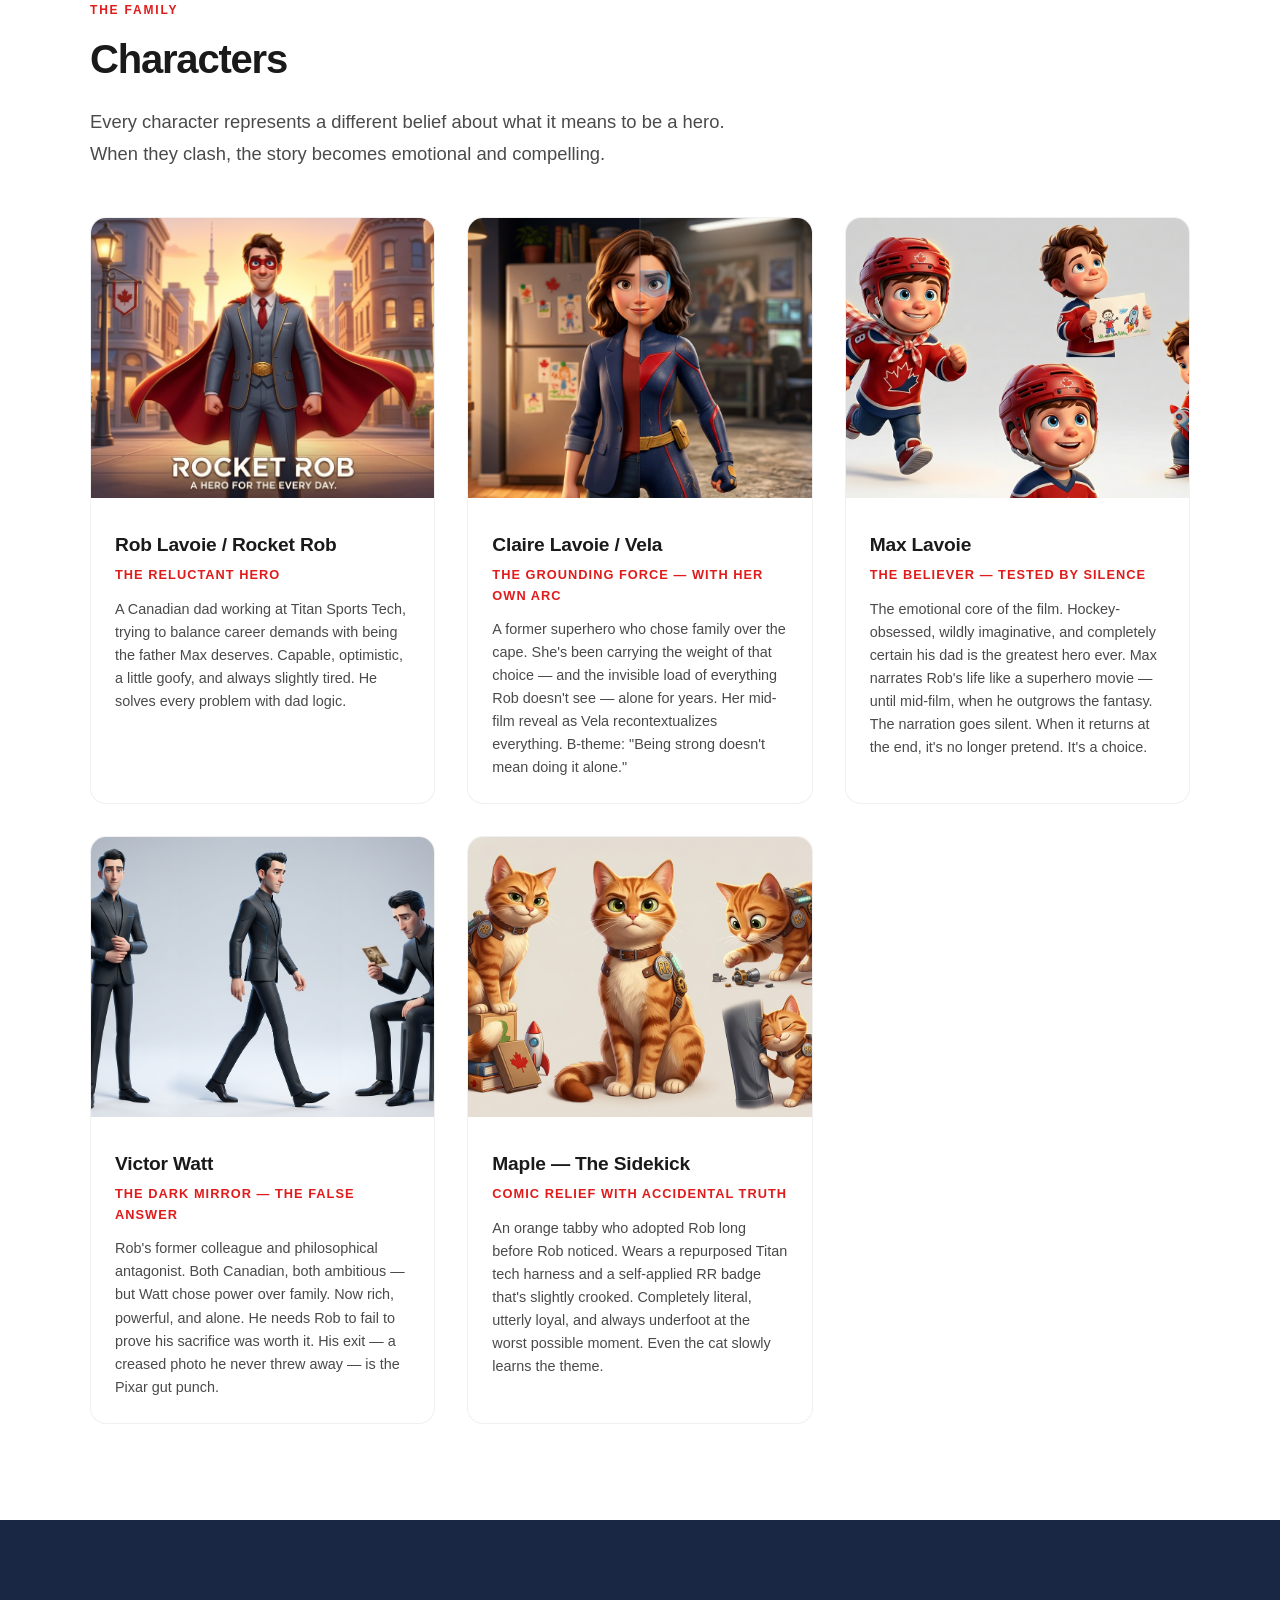
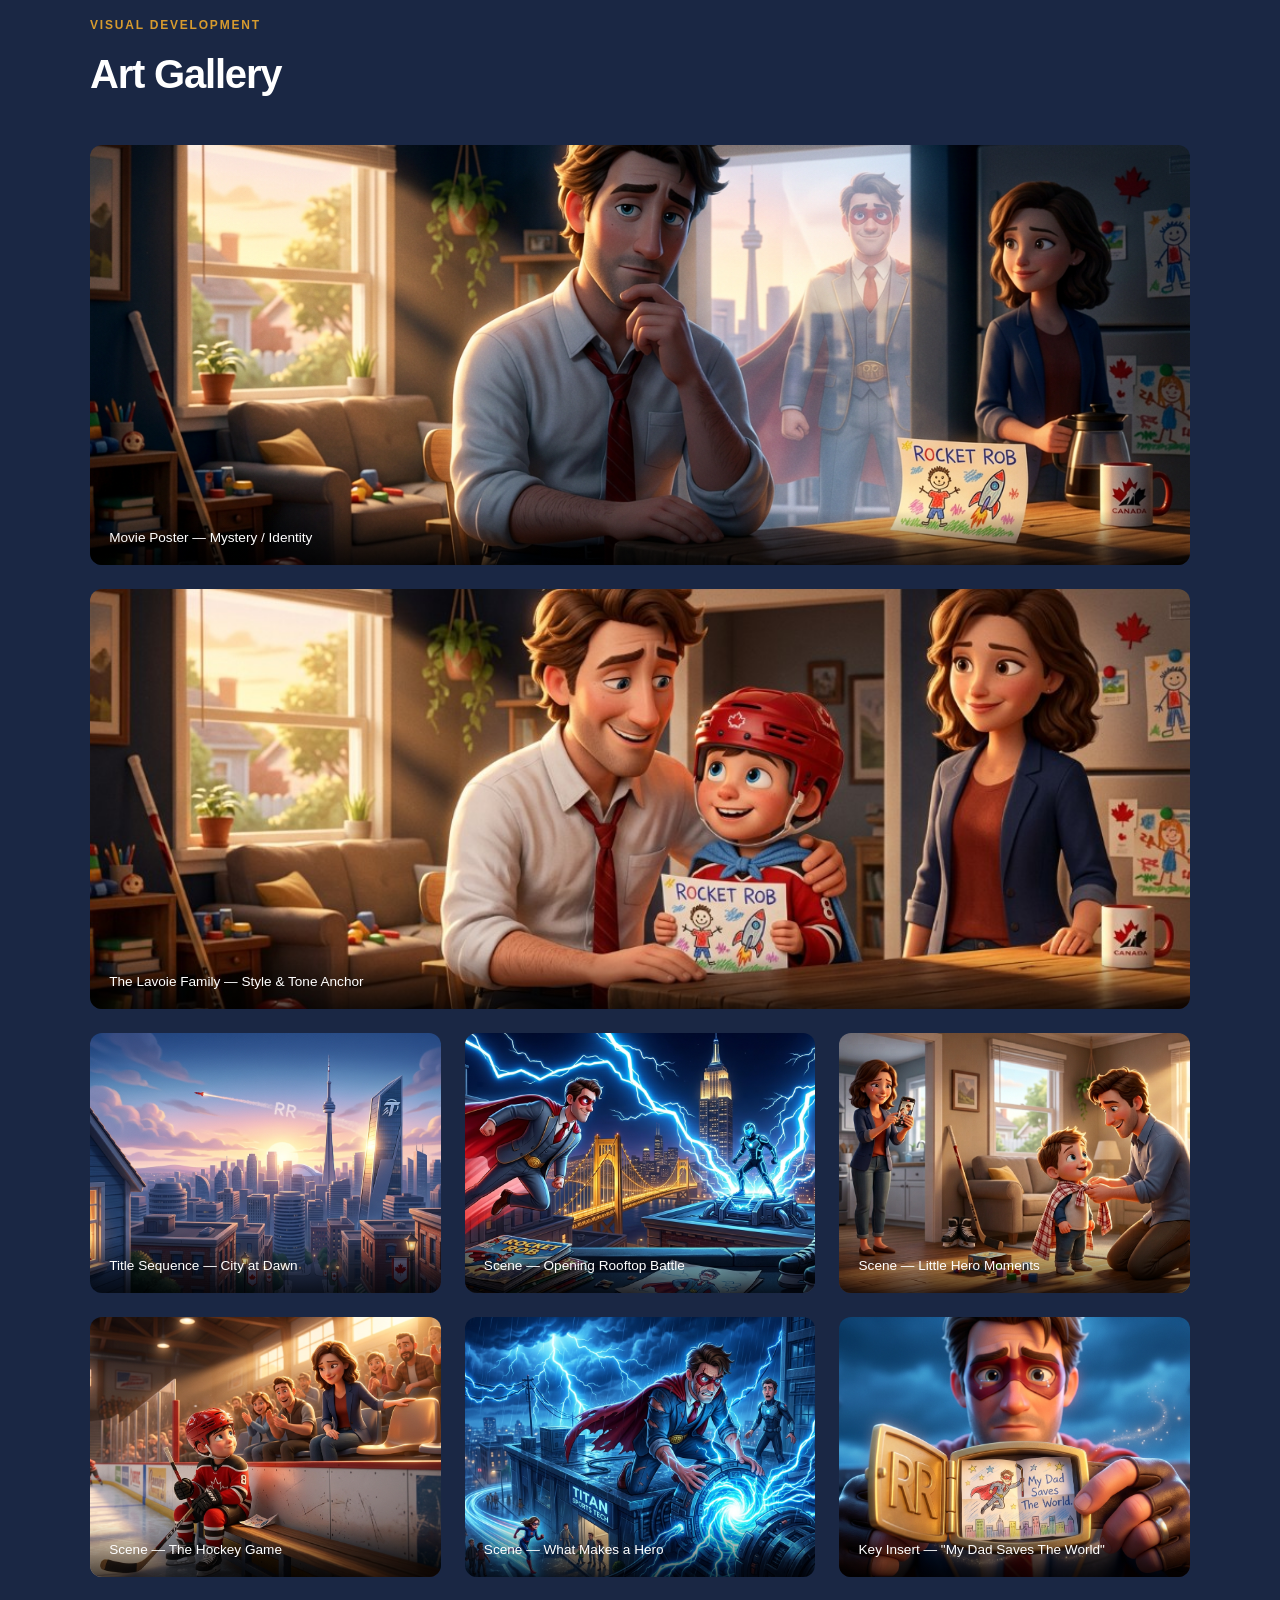
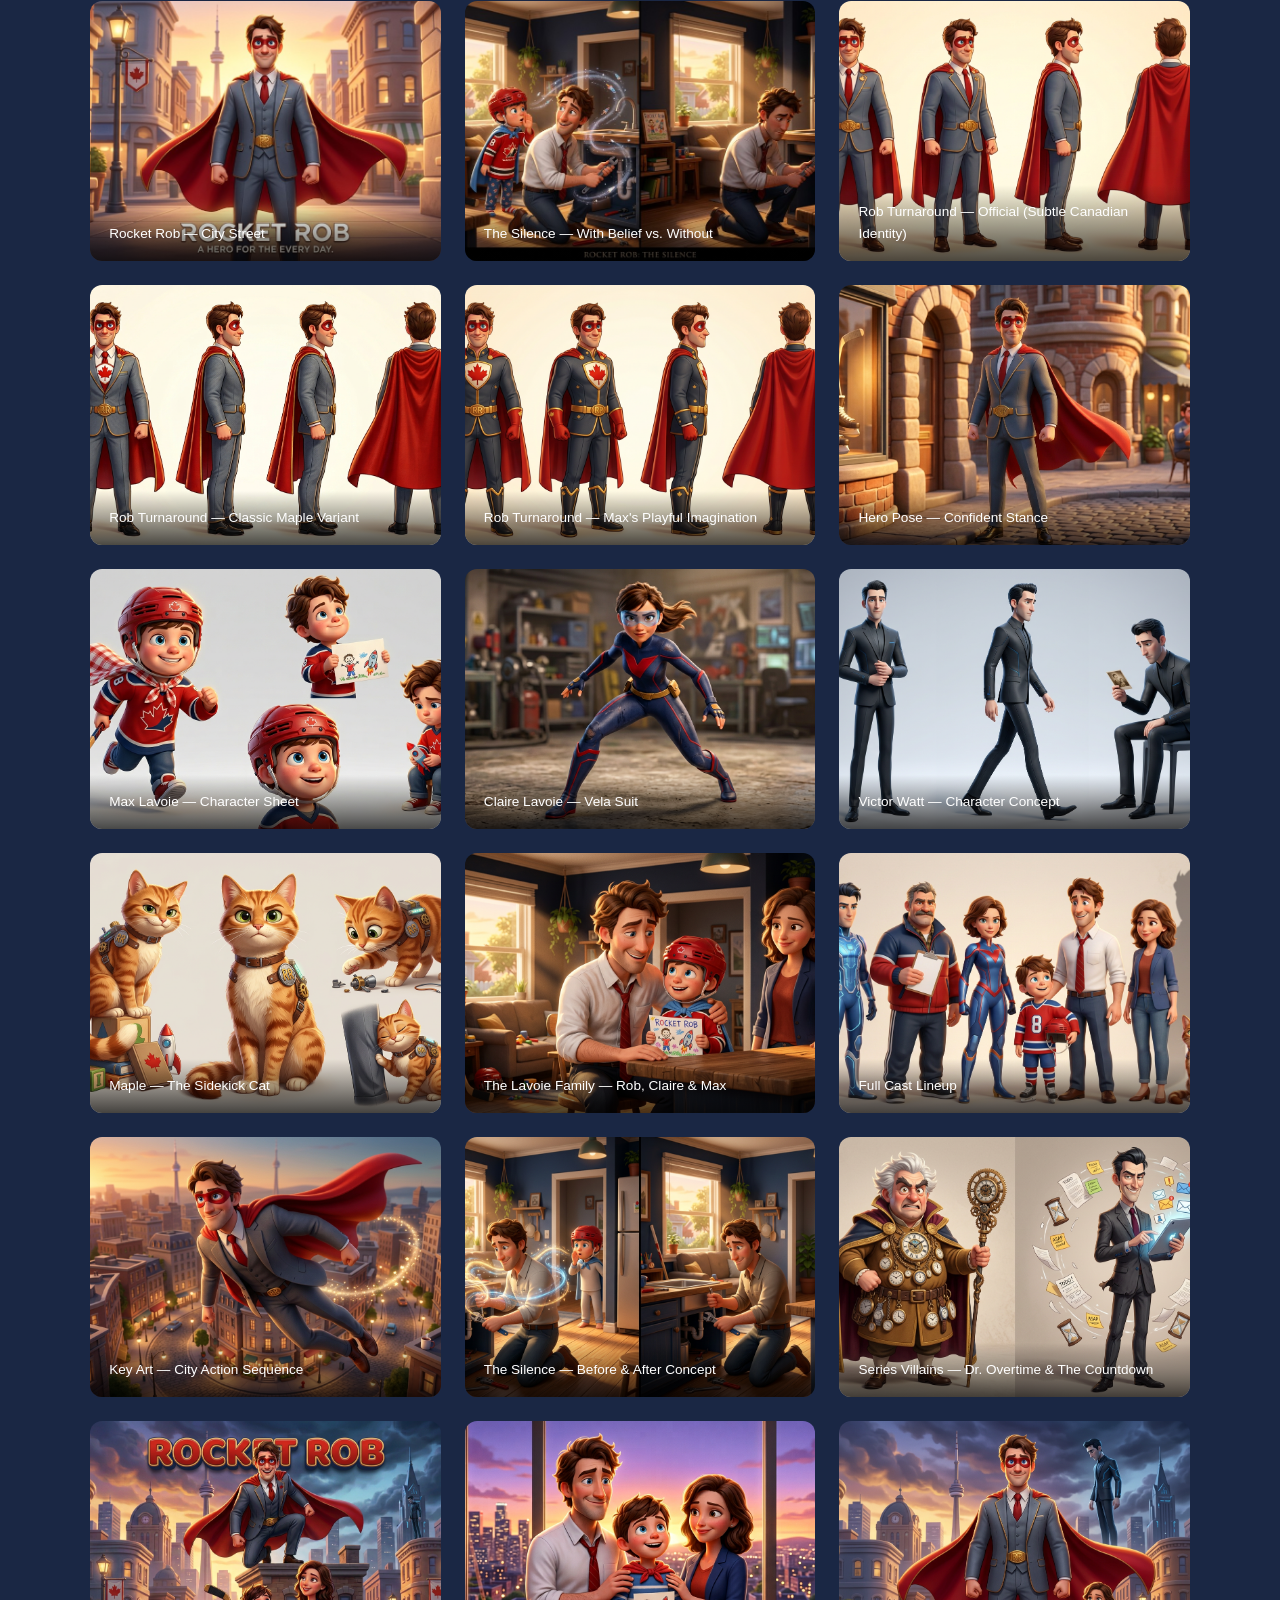
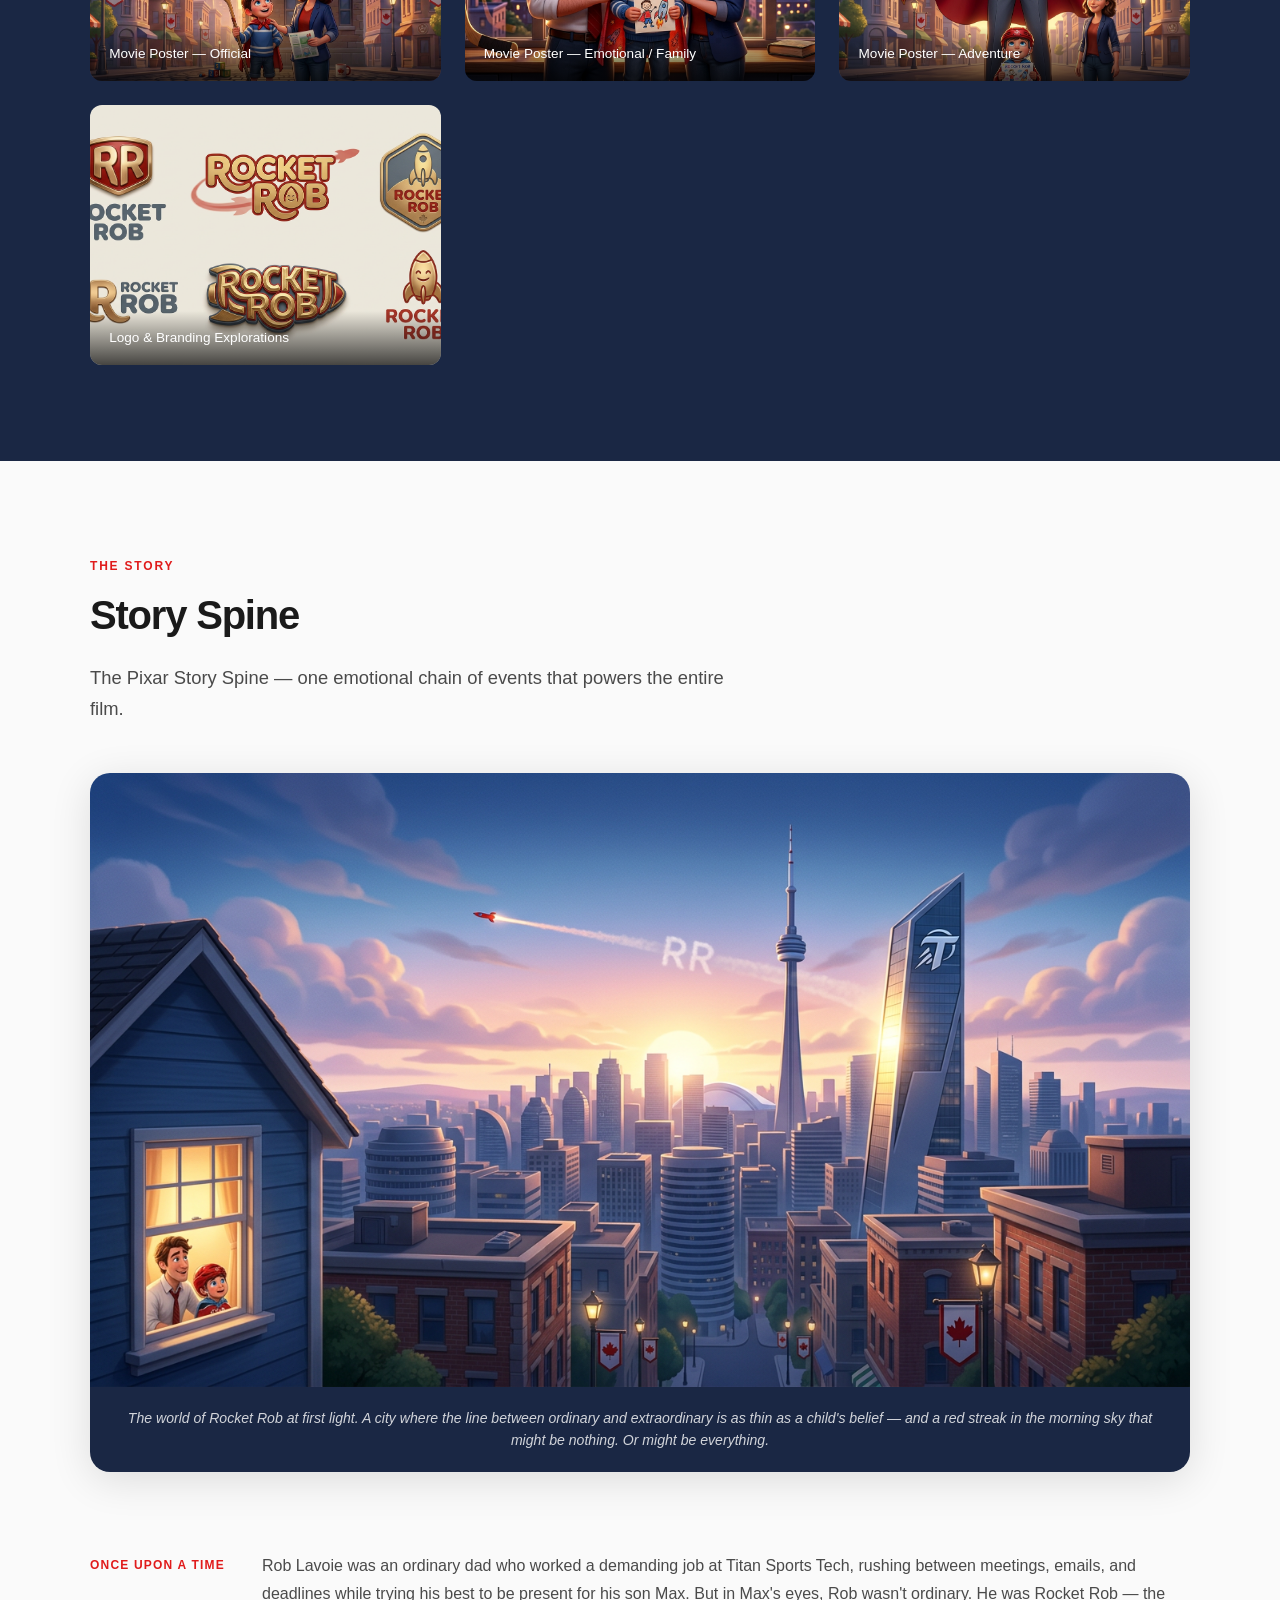
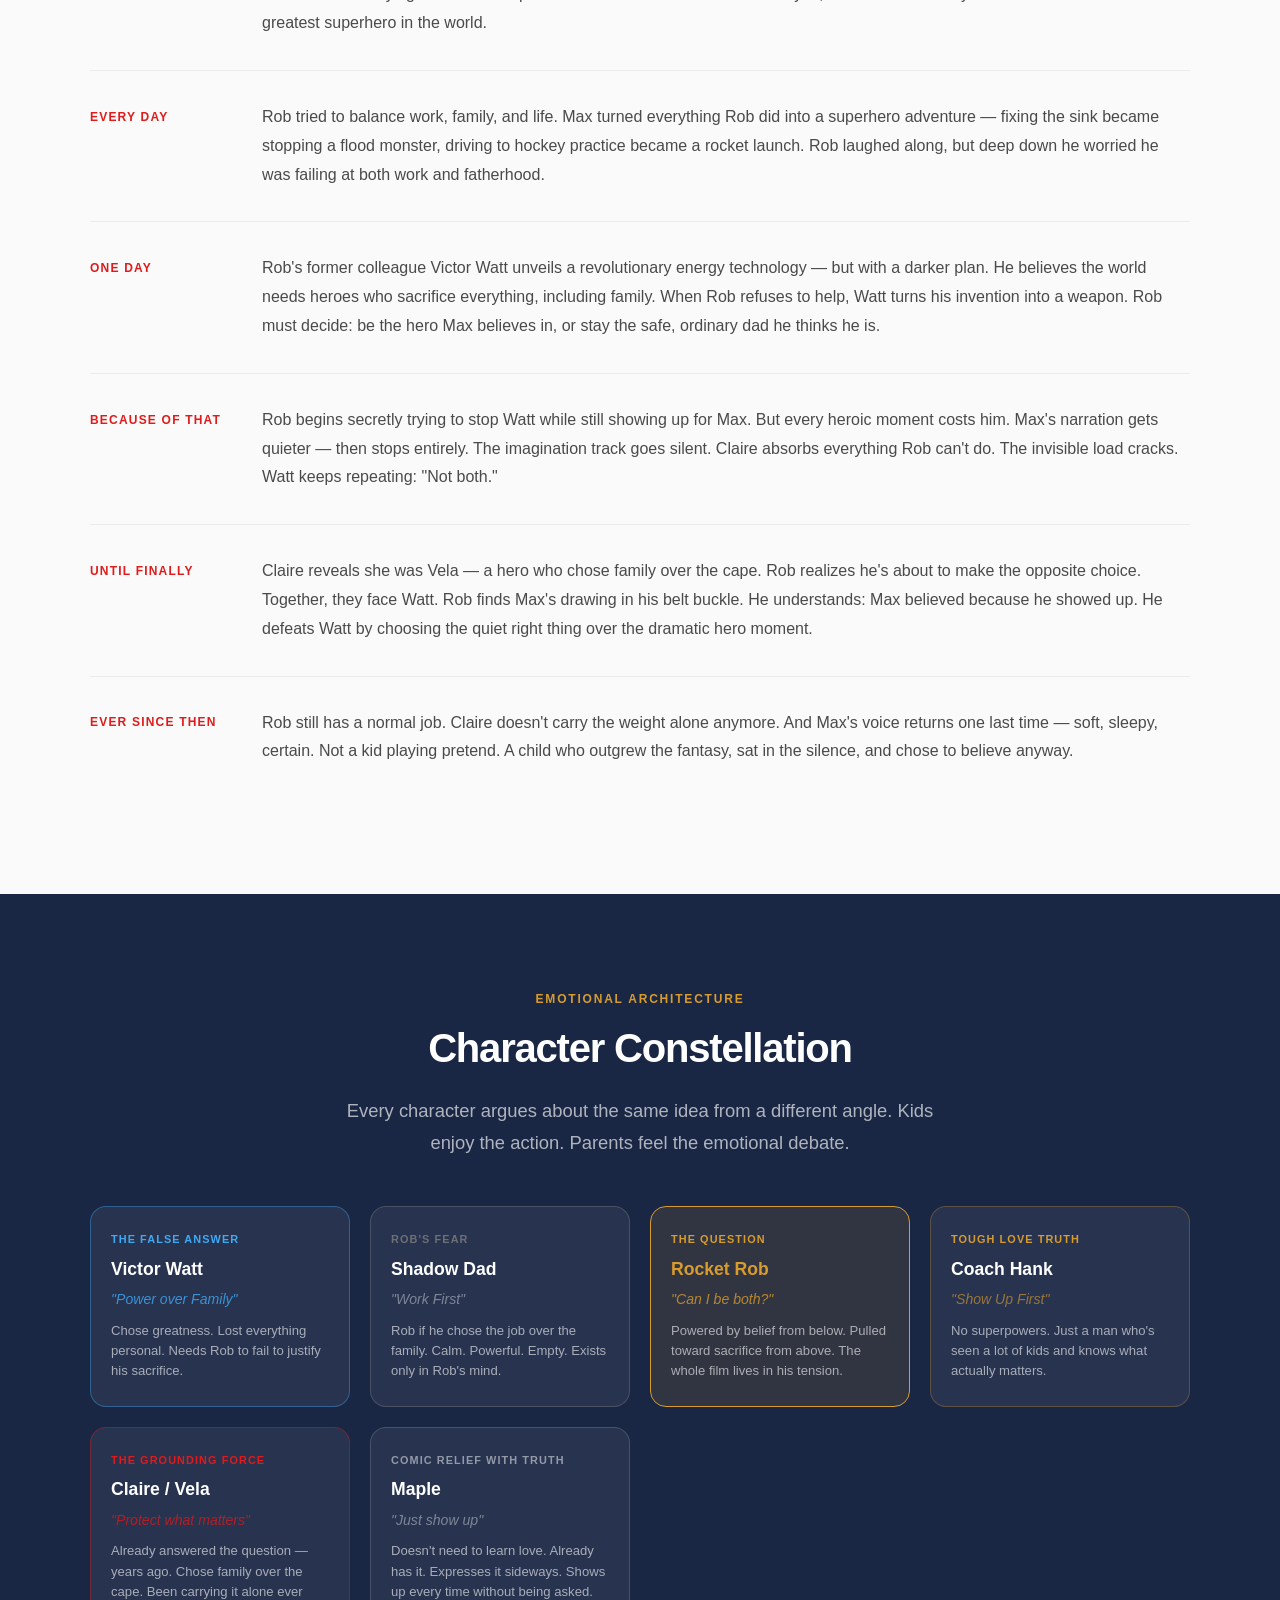
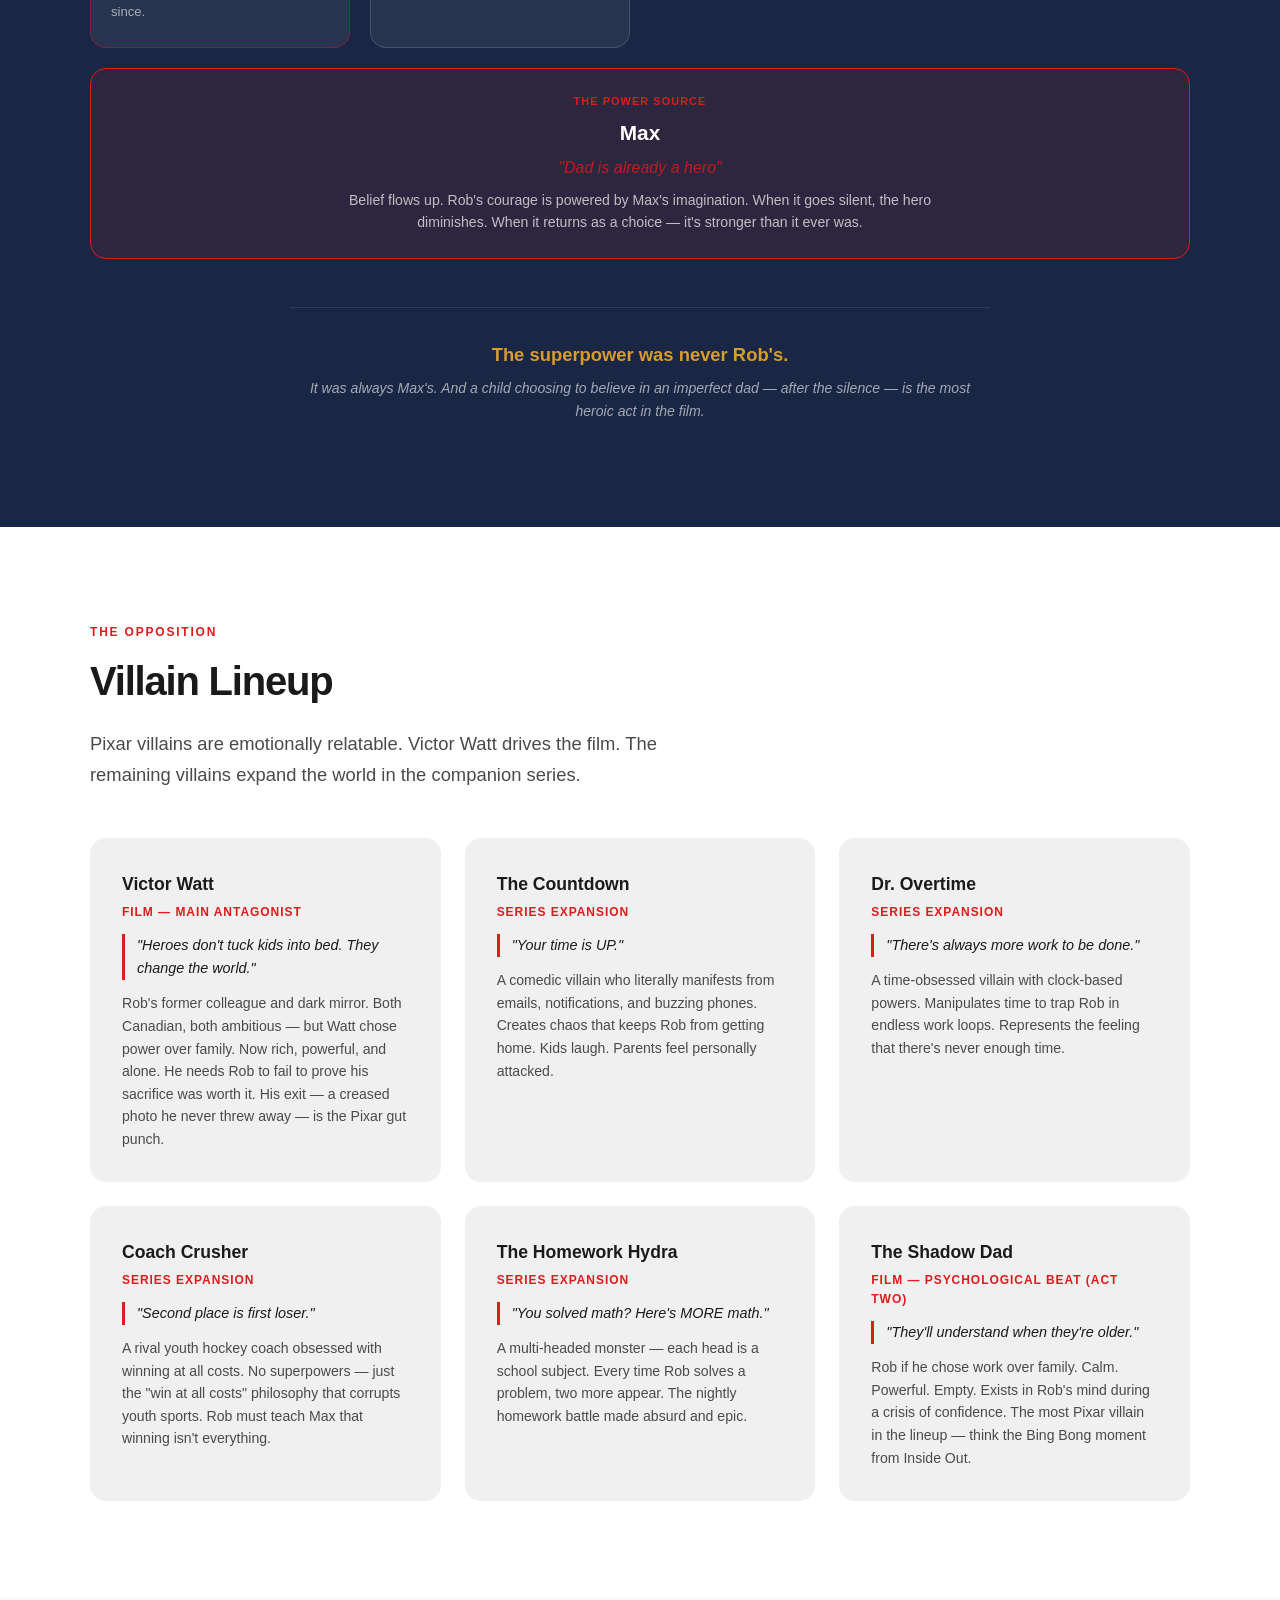
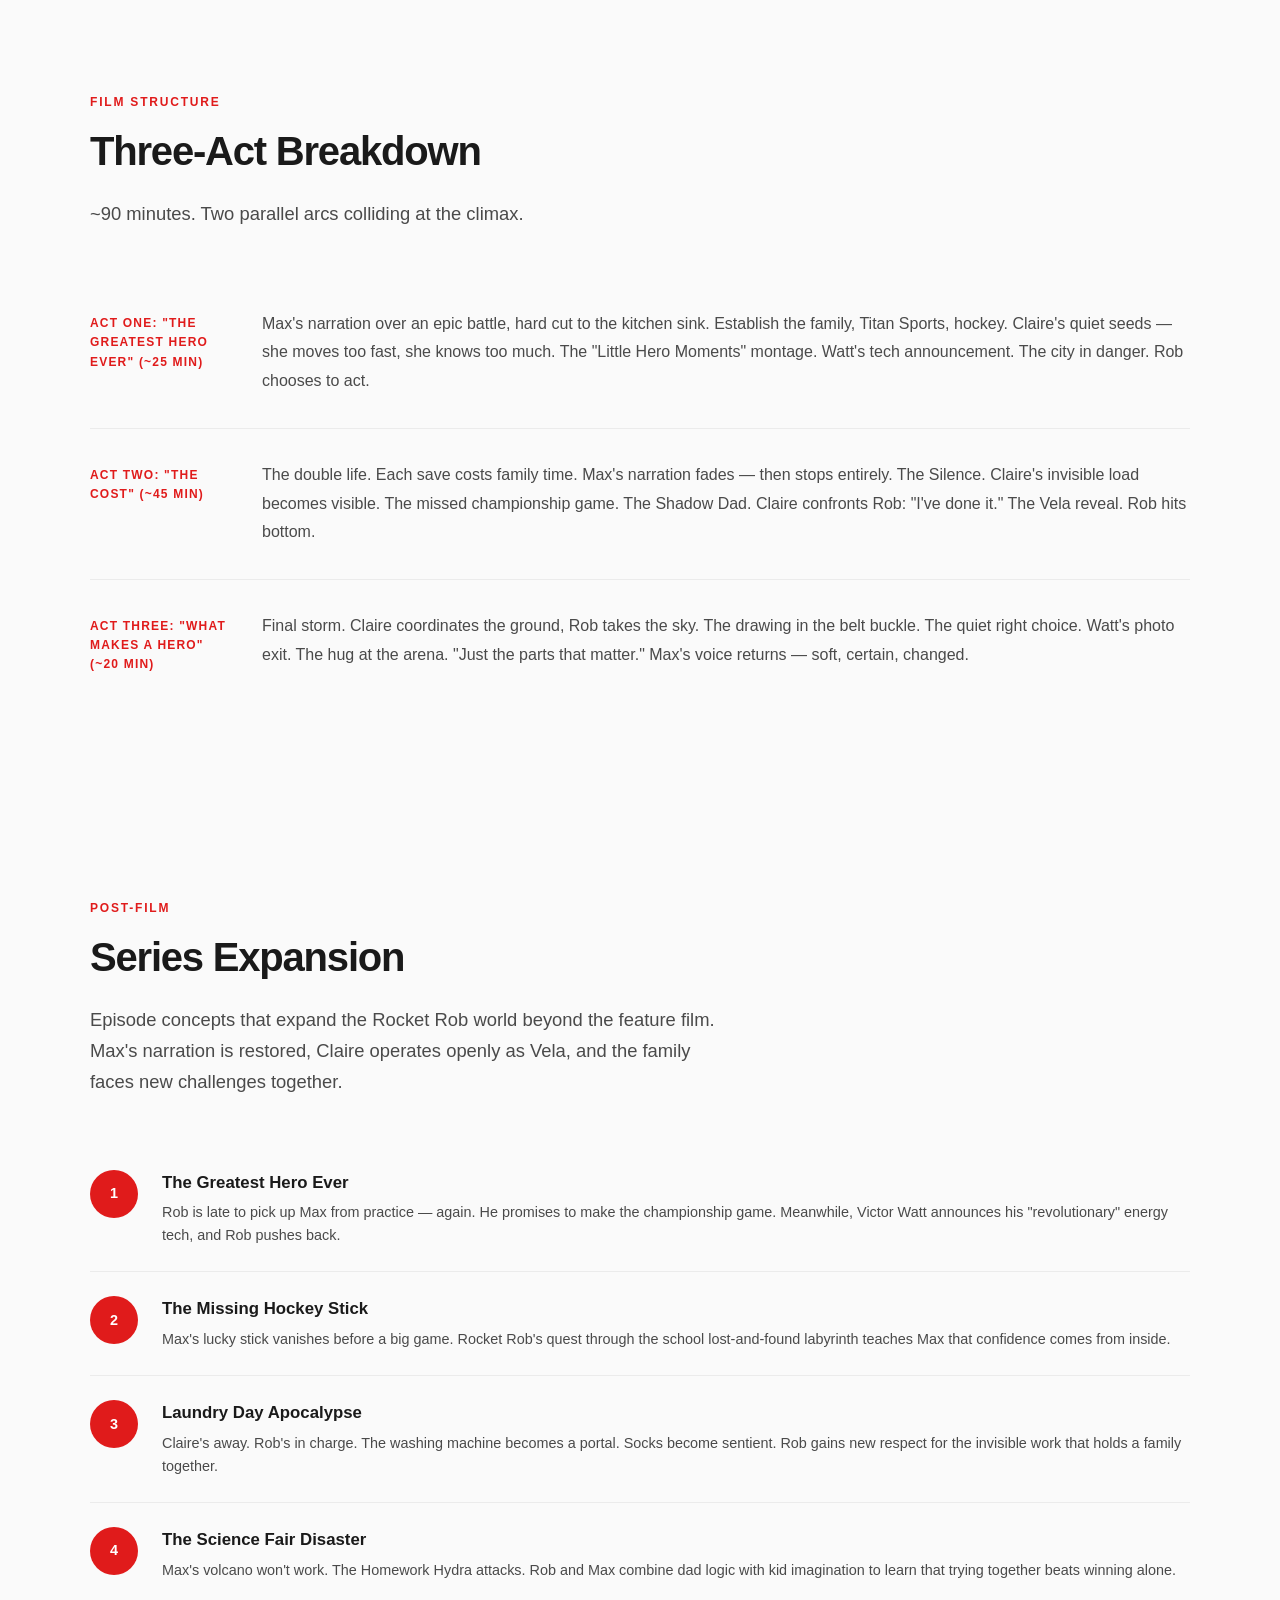
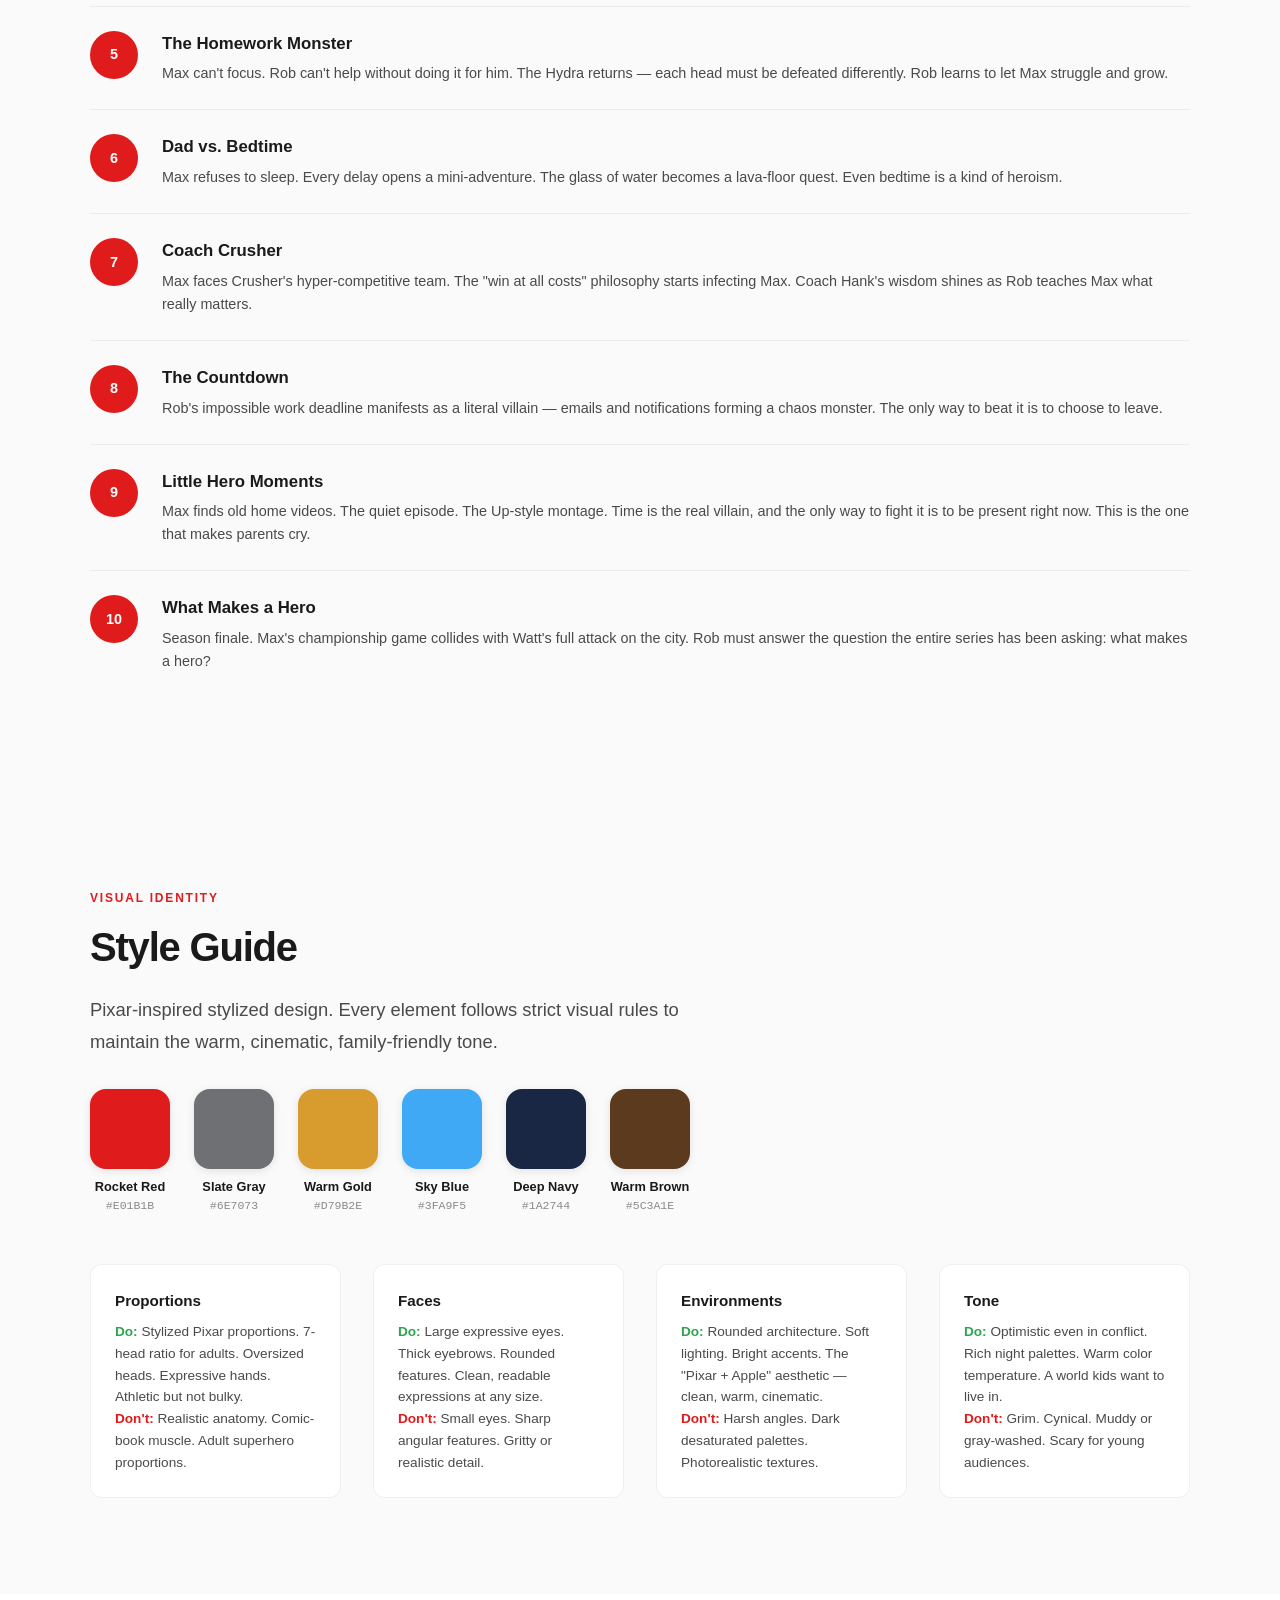
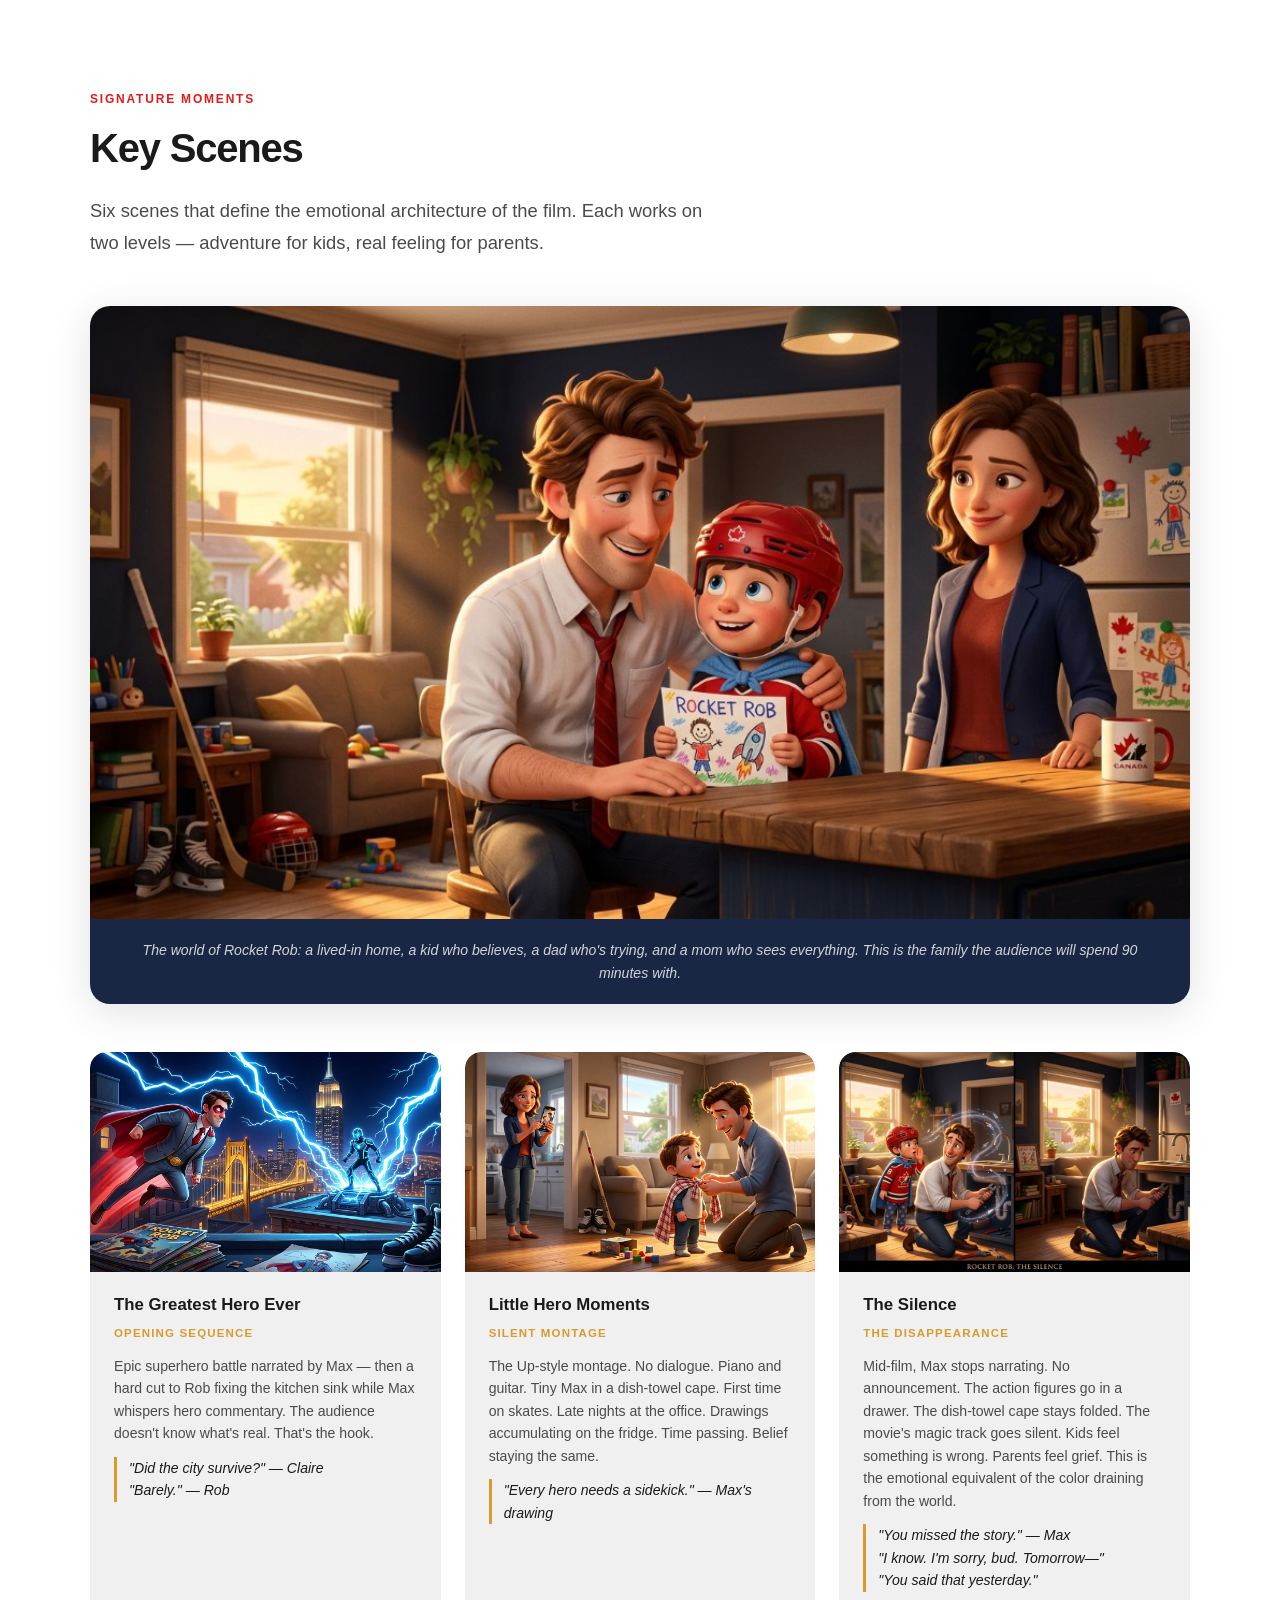
==== commit a3b92abd: "Name updates 2" ====
--- a/docs/index.html
+++ b/docs/index.html
@@ -109,14 +109,14 @@
         <div class="character-card-body">
           <h3>Victor Watt</h3>
           <div class="role">The Dark Mirror — The False Answer</div>
-          <p>Rob's former colleague and philosophical antagonist. Both Canadian, both ambitious — but Volt chose power over family. Now rich, powerful, and alone. He needs Rob to fail to prove his sacrifice was worth it. His exit — a creased photo he never threw away — is the Pixar gut punch.</p>
+          <p>Rob's former colleague and philosophical antagonist. Both Canadian, both ambitious — but Watt chose power over family. Now rich, powerful, and alone. He needs Rob to fail to prove his sacrifice was worth it. His exit — a creased photo he never threw away — is the Pixar gut punch.</p>
         </div>
       </div>
 
       <div class="character-card">
         <img src="assets/cat-sidekick-concept.png" alt="The cat sidekick — Rob's accidental companion">
         <div class="character-card-body">
-          <h3>[Name TBD] — The Sidekick</h3>
+          <h3>Maple — The Sidekick</h3>
           <div class="role">Comic Relief with Accidental Truth</div>
           <p>An orange tabby who adopted Rob long before Rob noticed. Wears a repurposed Titan tech harness and a self-applied RR badge that's slightly crooked. Completely literal, utterly loyal, and always underfoot at the worst possible moment. Even the cat slowly learns the theme.</p>
         </div>
@@ -202,7 +202,7 @@
       </div>
       <div class="gallery-item">
         <img src="assets/cat-sidekick-concept.png" alt="The cat sidekick — Rob's accidental companion">
-        <div class="caption">[Name TBD] — The Sidekick Cat</div>
+        <div class="caption">Maple — The Sidekick Cat</div>
       </div>
       <div class="gallery-item">
         <img src="assets/carter-family.png" alt="The Lavoie Family">
@@ -267,15 +267,15 @@
       </div>
       <div class="story-beat">
         <div class="beat-label">One day</div>
-        <div class="beat-text">Rob's former colleague Victor Watt unveils a revolutionary energy technology — but with a darker plan. He believes the world needs heroes who sacrifice everything, including family. When Rob refuses to help, Volt turns his invention into a weapon. Rob must decide: be the hero Max believes in, or stay the safe, ordinary dad he thinks he is.</div>
+        <div class="beat-text">Rob's former colleague Victor Watt unveils a revolutionary energy technology — but with a darker plan. He believes the world needs heroes who sacrifice everything, including family. When Rob refuses to help, Watt turns his invention into a weapon. Rob must decide: be the hero Max believes in, or stay the safe, ordinary dad he thinks he is.</div>
       </div>
       <div class="story-beat">
         <div class="beat-label">Because of that</div>
-        <div class="beat-text">Rob begins secretly trying to stop Volt while still showing up for Max. But every heroic moment costs him. Max's narration gets quieter — then stops entirely. The imagination track goes silent. Claire absorbs everything Rob can't do. The invisible load cracks. Volt keeps repeating: "Not both."</div>
+        <div class="beat-text">Rob begins secretly trying to stop Watt while still showing up for Max. But every heroic moment costs him. Max's narration gets quieter — then stops entirely. The imagination track goes silent. Claire absorbs everything Rob can't do. The invisible load cracks. Watt keeps repeating: "Not both."</div>
       </div>
       <div class="story-beat">
         <div class="beat-label">Until finally</div>
-        <div class="beat-text">Claire reveals she was Vela — a hero who chose family over the cape. Rob realizes he's about to make the opposite choice. Together, they face Volt. Rob finds Max's drawing in his belt buckle. He understands: Max believed because he showed up. He defeats Volt by choosing the quiet right thing over the dramatic hero moment.</div>
+        <div class="beat-text">Claire reveals she was Vela — a hero who chose family over the cape. Rob realizes he's about to make the opposite choice. Together, they face Watt. Rob finds Max's drawing in his belt buckle. He understands: Max believed because he showed up. He defeats Watt by choosing the quiet right thing over the dramatic hero moment.</div>
       </div>
       <div class="story-beat">
         <div class="beat-label">Ever since then</div>
@@ -331,7 +331,7 @@
 
       <div class="constellation-node node--sidekick">
         <div class="node-role">Comic Relief with Truth</div>
-        <div class="node-name">[Sidekick Cat]</div>
+        <div class="node-name">Maple</div>
         <div class="node-belief">"Just show up"</div>
         <div class="node-desc">Doesn't need to learn love. Already has it. Expresses it sideways. Shows up every time without being asked.</div>
       </div>
@@ -365,7 +365,7 @@
         <h3>Victor Watt</h3>
         <div class="villain-type">Film — Main Antagonist</div>
         <div class="villain-quote">"Heroes don't tuck kids into bed. They change the world."</div>
-        <p>Rob's former colleague and dark mirror. Both Canadian, both ambitious — but Volt chose power over family. Now rich, powerful, and alone. He needs Rob to fail to prove his sacrifice was worth it. His exit — a creased photo he never threw away — is the Pixar gut punch.</p>
+        <p>Rob's former colleague and dark mirror. Both Canadian, both ambitious — but Watt chose power over family. Now rich, powerful, and alone. He needs Rob to fail to prove his sacrifice was worth it. His exit — a creased photo he never threw away — is the Pixar gut punch.</p>
       </div>
 
       <div class="villain-card">
@@ -416,7 +416,7 @@
     <div class="story-beats">
       <div class="story-beat">
         <div class="beat-label">Act One: "The Greatest Hero Ever" (~25 min)</div>
-        <div class="beat-text">Max's narration over an epic battle, hard cut to the kitchen sink. Establish the family, Titan Sports, hockey. Claire's quiet seeds — she moves too fast, she knows too much. The "Little Hero Moments" montage. Volt's tech announcement. The city in danger. Rob chooses to act.</div>
+        <div class="beat-text">Max's narration over an epic battle, hard cut to the kitchen sink. Establish the family, Titan Sports, hockey. Claire's quiet seeds — she moves too fast, she knows too much. The "Little Hero Moments" montage. Watt's tech announcement. The city in danger. Rob chooses to act.</div>
       </div>
       <div class="story-beat">
         <div class="beat-label">Act Two: "The Cost" (~45 min)</div>
@@ -424,7 +424,7 @@
       </div>
       <div class="story-beat">
         <div class="beat-label">Act Three: "What Makes a Hero" (~20 min)</div>
-        <div class="beat-text">Final storm. Claire coordinates the ground, Rob takes the sky. The drawing in the belt buckle. The quiet right choice. Volt's photo exit. The hug at the arena. "Just the parts that matter." Max's voice returns — soft, certain, changed.</div>
+        <div class="beat-text">Final storm. Claire coordinates the ground, Rob takes the sky. The drawing in the belt buckle. The quiet right choice. Watt's photo exit. The hug at the arena. "Just the parts that matter." Max's voice returns — soft, certain, changed.</div>
       </div>
     </div>
   </div>
@@ -505,7 +505,7 @@
         <div class="episode-number">10</div>
         <div class="episode-content">
           <h3>What Makes a Hero</h3>
-          <p>Season finale. Max's championship game collides with Volt's full attack on the city. Rob must answer the question the entire series has been asking: what makes a hero?</p>
+          <p>Season finale. Max's championship game collides with Watt's full attack on the city. Rob must answer the question the entire series has been asking: what makes a hero?</p>
         </div>
       </div>
     </div>
@@ -634,7 +634,7 @@
         <img src="assets/final-battle-belt-buckle-insert.png" alt="Rob holds Max's drawing — My Dad Saves The World">
         <h3>What Makes a Hero</h3>
         <div class="scene-type">Final Battle + Resolution</div>
-        <p>Claire coordinates the ground. Rob takes the sky. The drawing in the belt buckle. The quiet right choice. Volt reaches for a photo he's carried for years. "You were always the better one of us." Max's voice returns — soft, certain, changed.</p>
+        <p>Claire coordinates the ground. Rob takes the sky. The drawing in the belt buckle. The quiet right choice. Watt reaches for a photo he's carried for years. "You were always the better one of us." Max's voice returns — soft, certain, changed.</p>
         <blockquote>"Just the parts that matter." — Rob</blockquote>
       </div>
     </div>
@@ -718,6 +718,7 @@
 <footer>
   <div class="footer-title">Rocket Rob</div>
   <p>An animated film about a dad who might be a superhero — or might just be trying his best. Either way, his kid believes in him. And that's the whole story.</p>
+  <p style="margin-top:1.5rem;font-size:0.75rem;opacity:0.4;">&copy; 2026 [Creator Name]. All rights reserved. Rocket Rob&trade; — Story, characters &amp; creative concepts by [Creator Name].</p>
 </footer>
 
 <script>
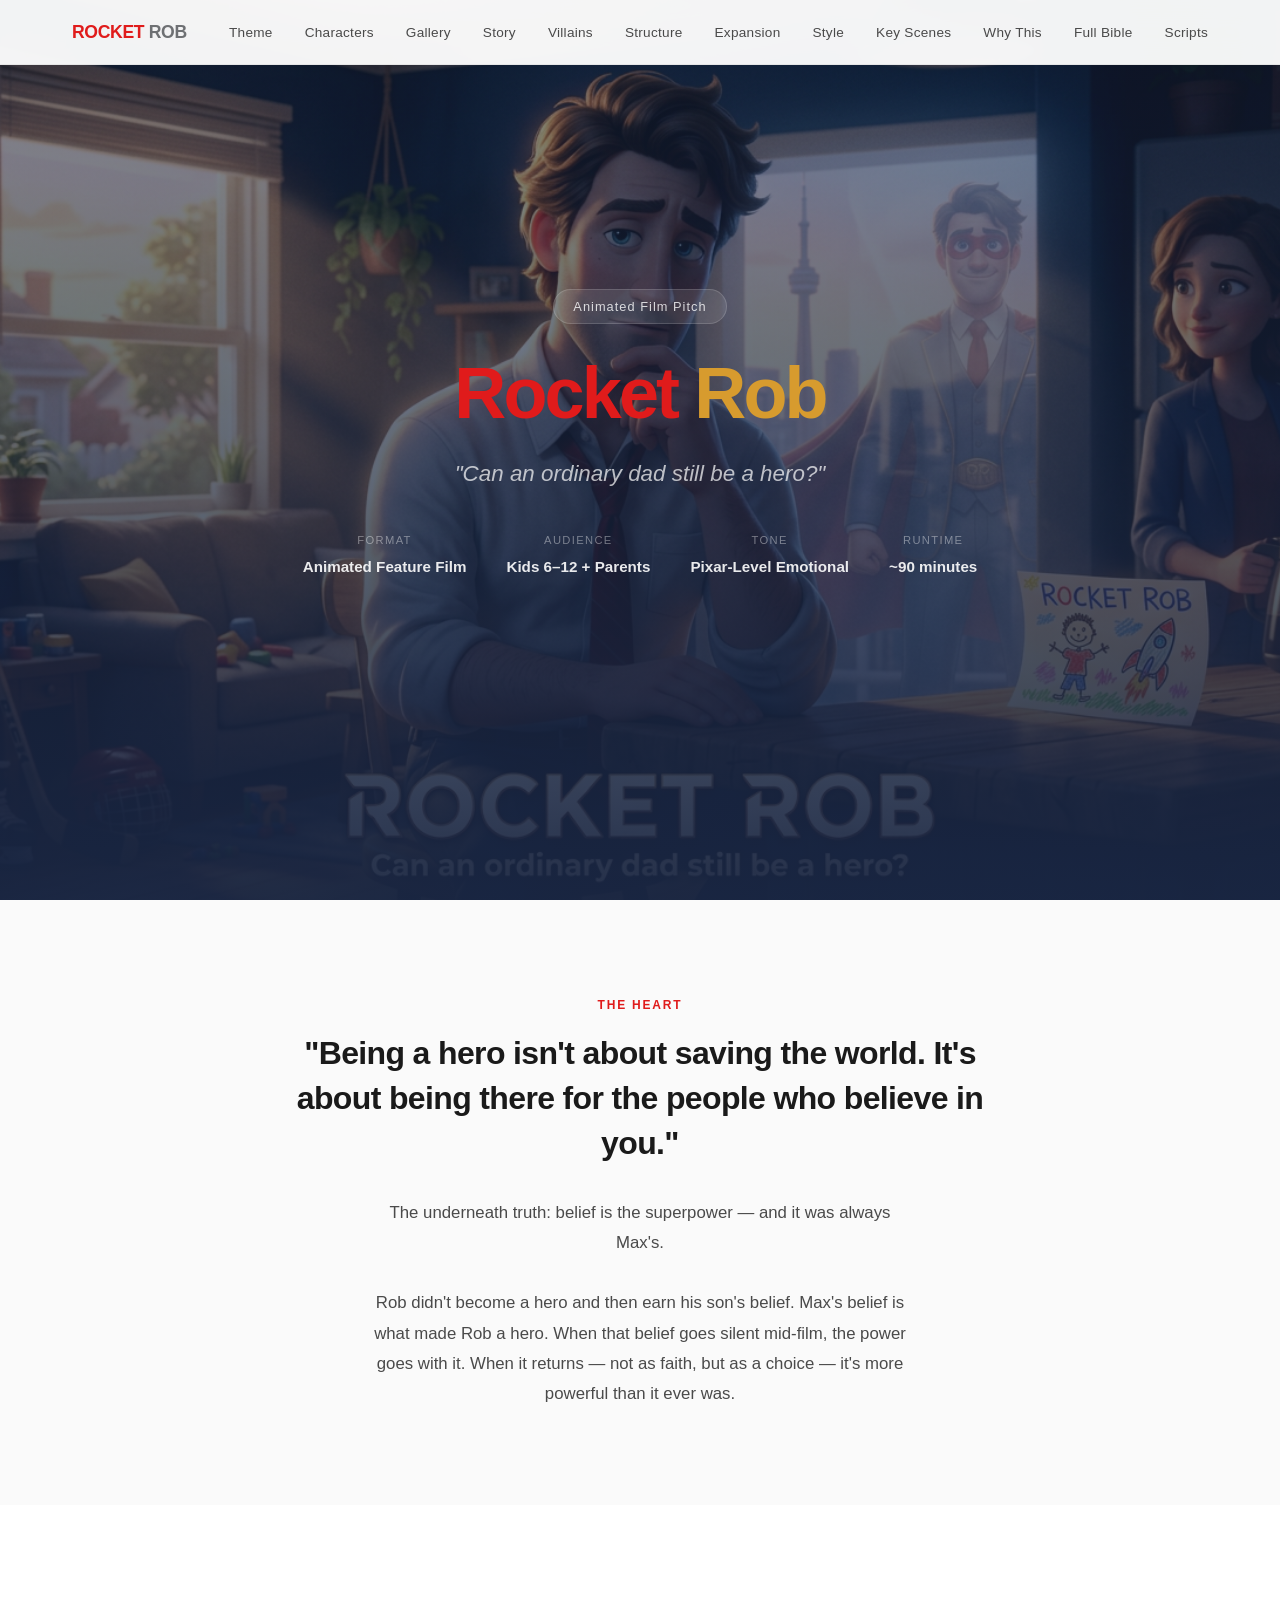
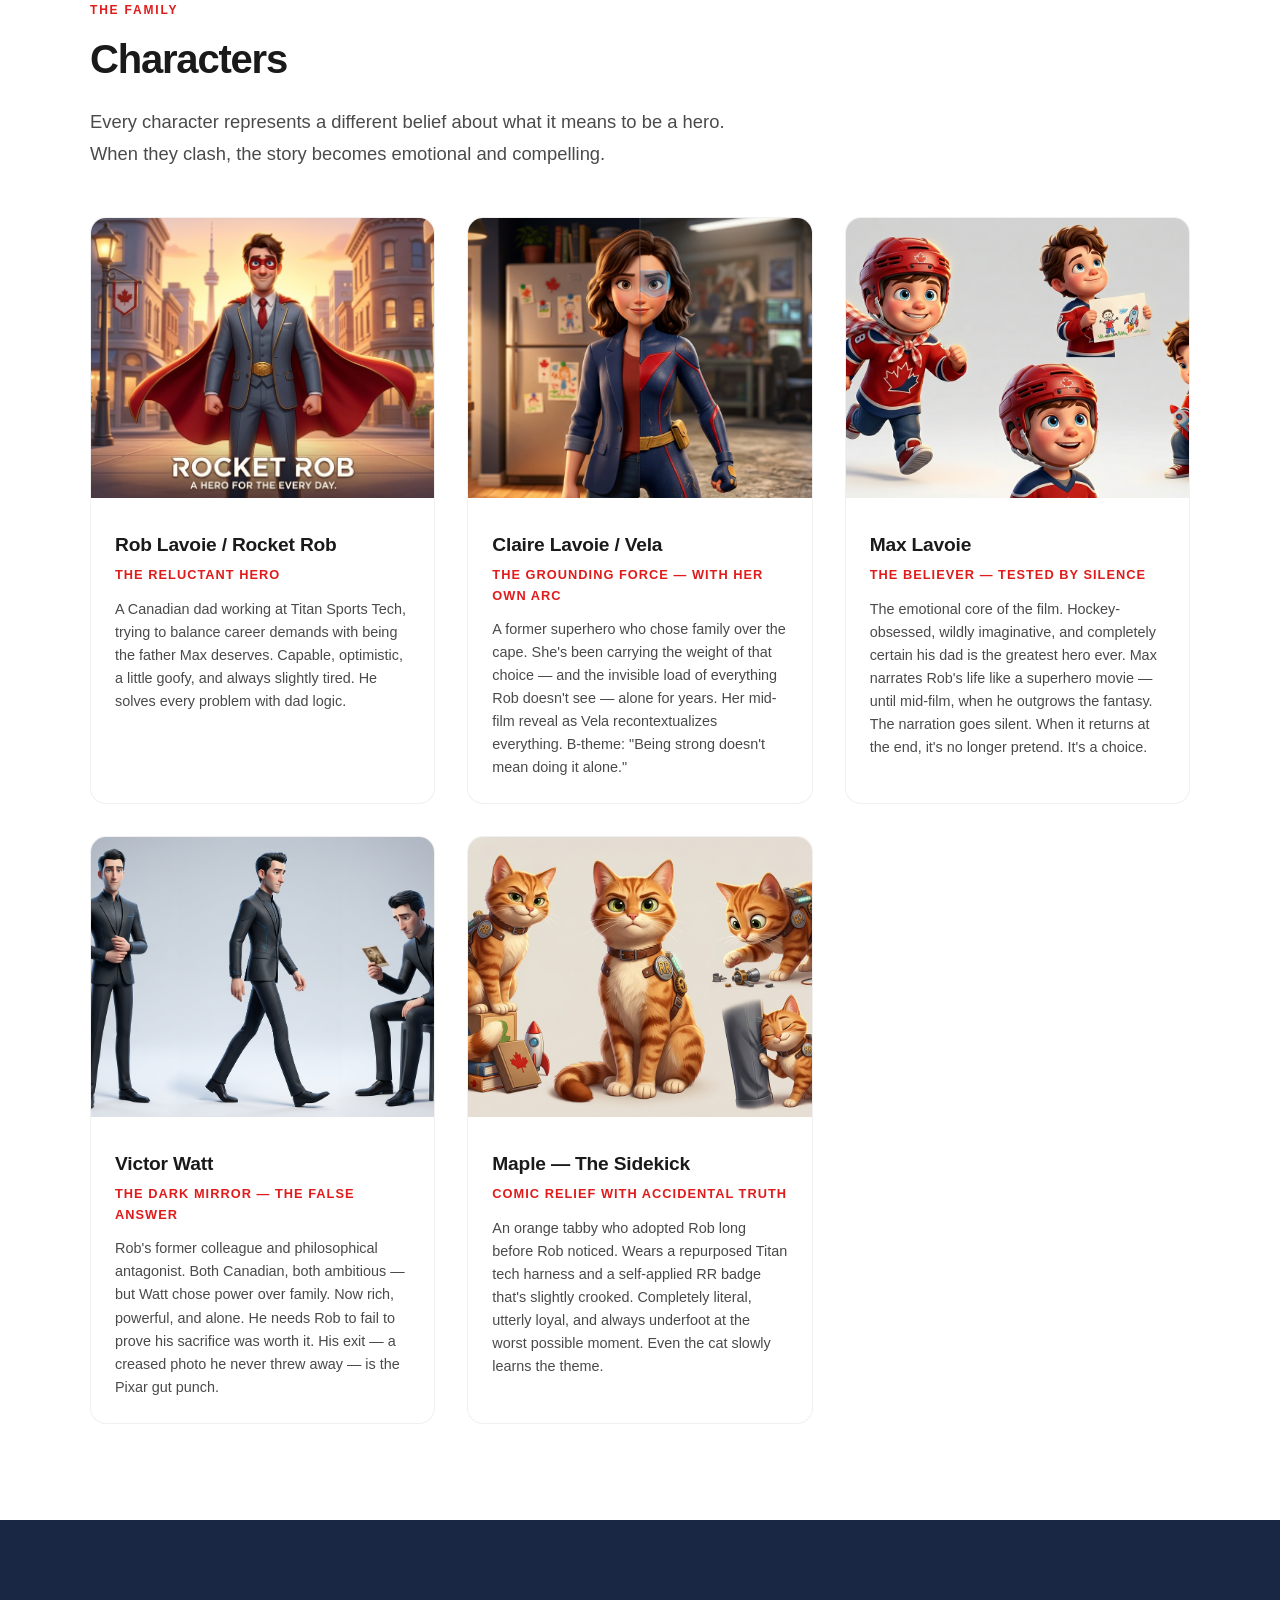
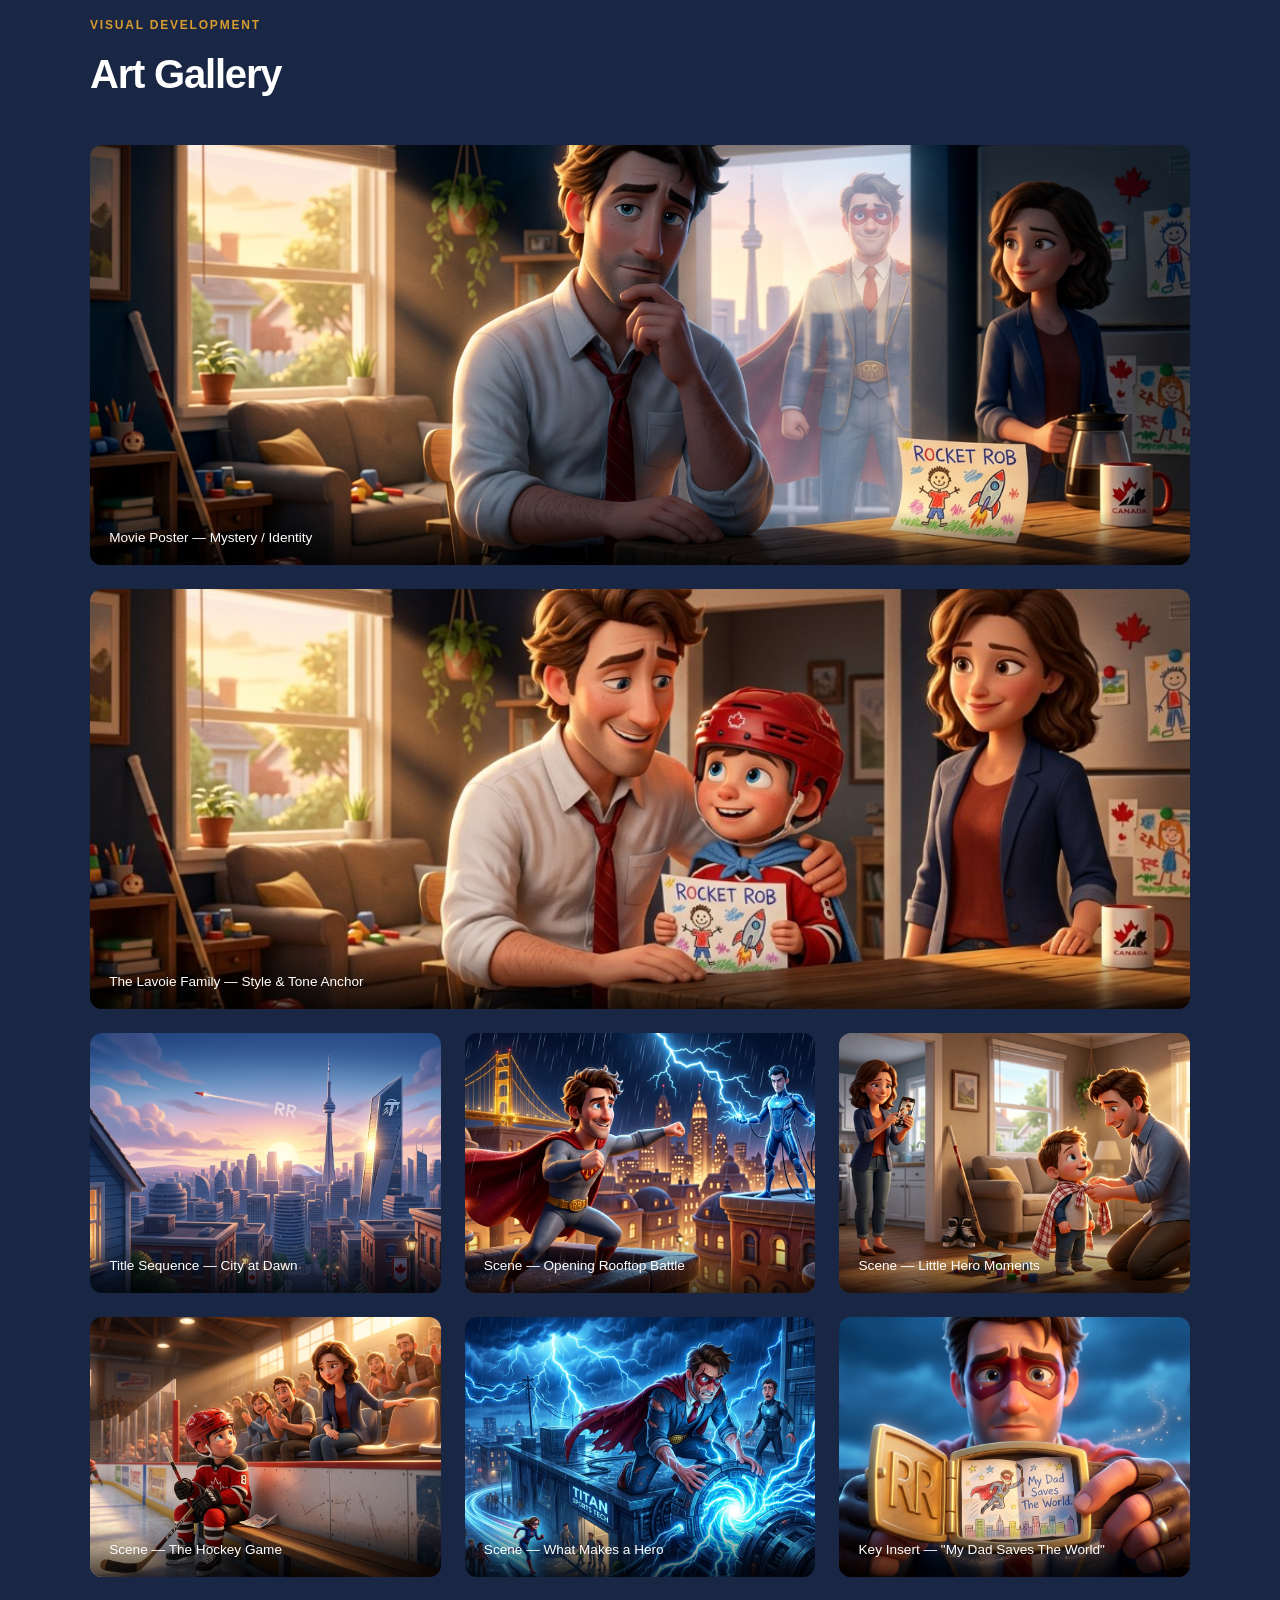
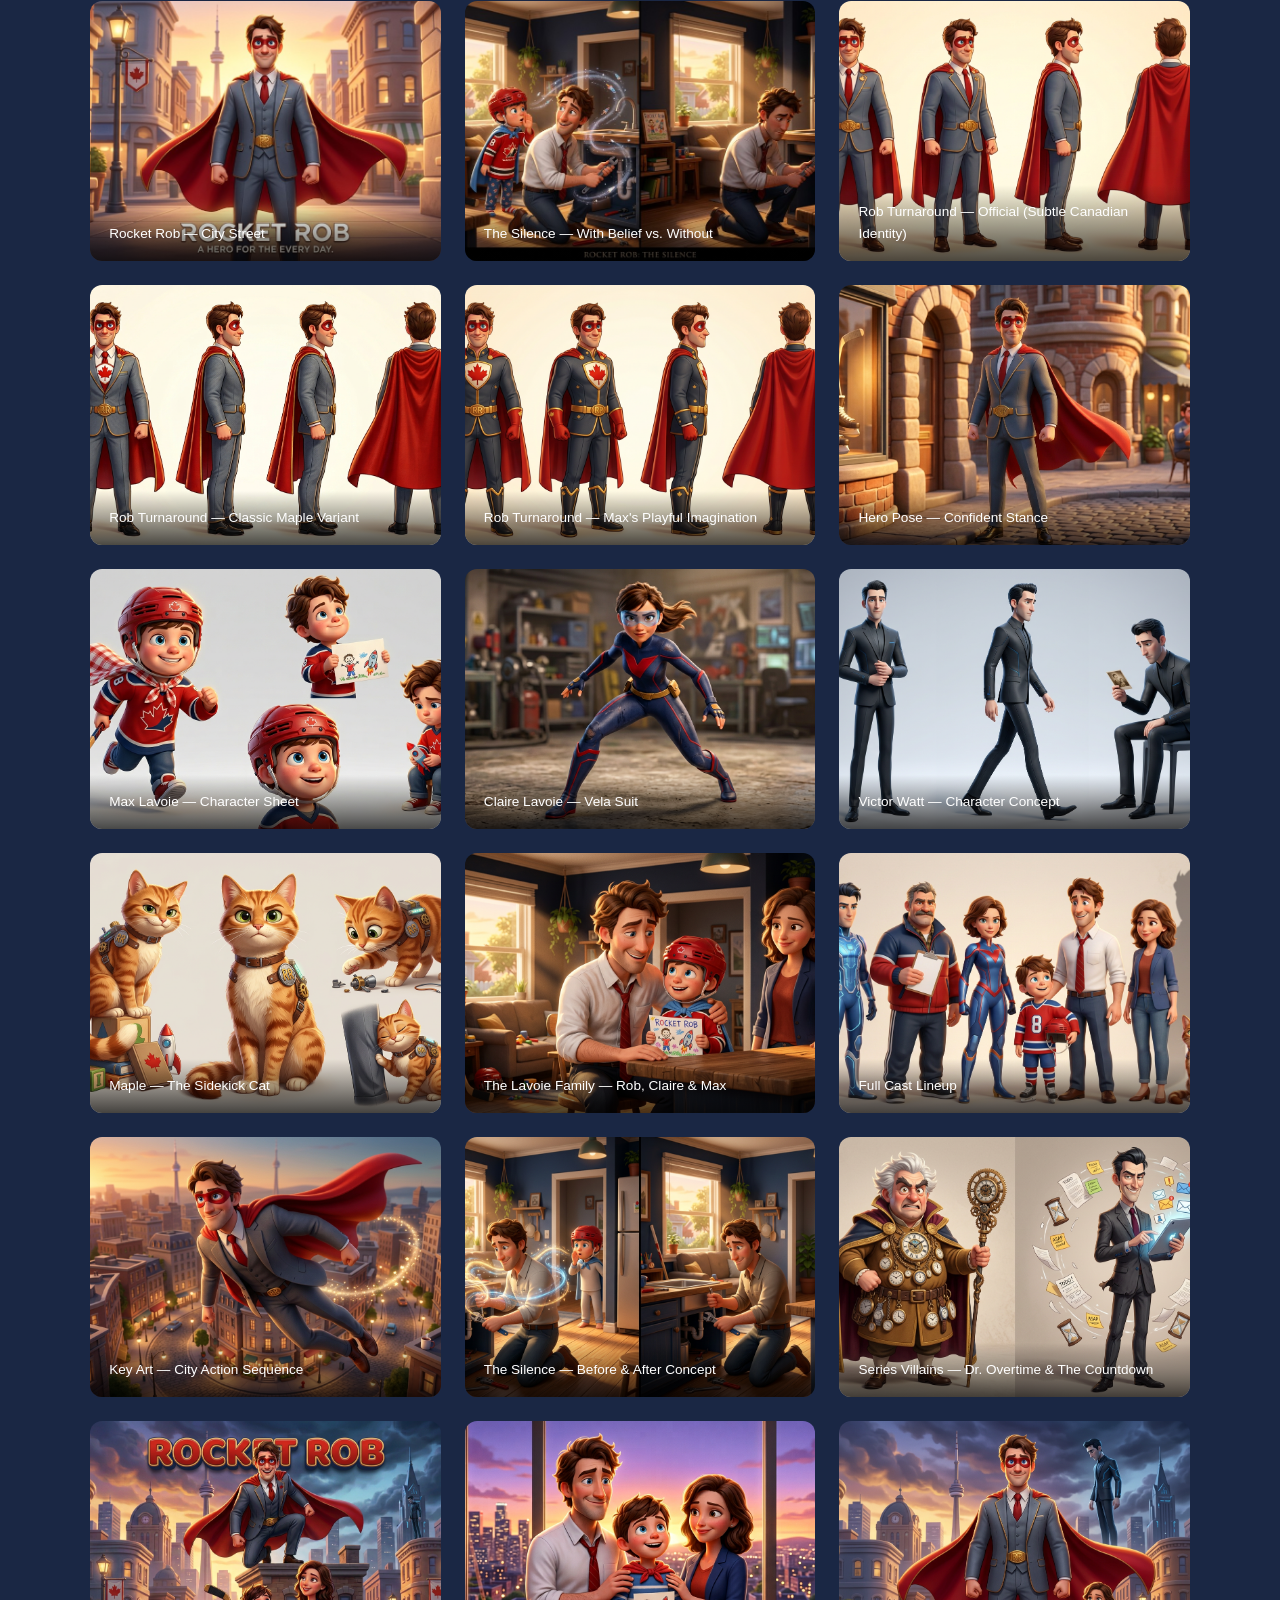
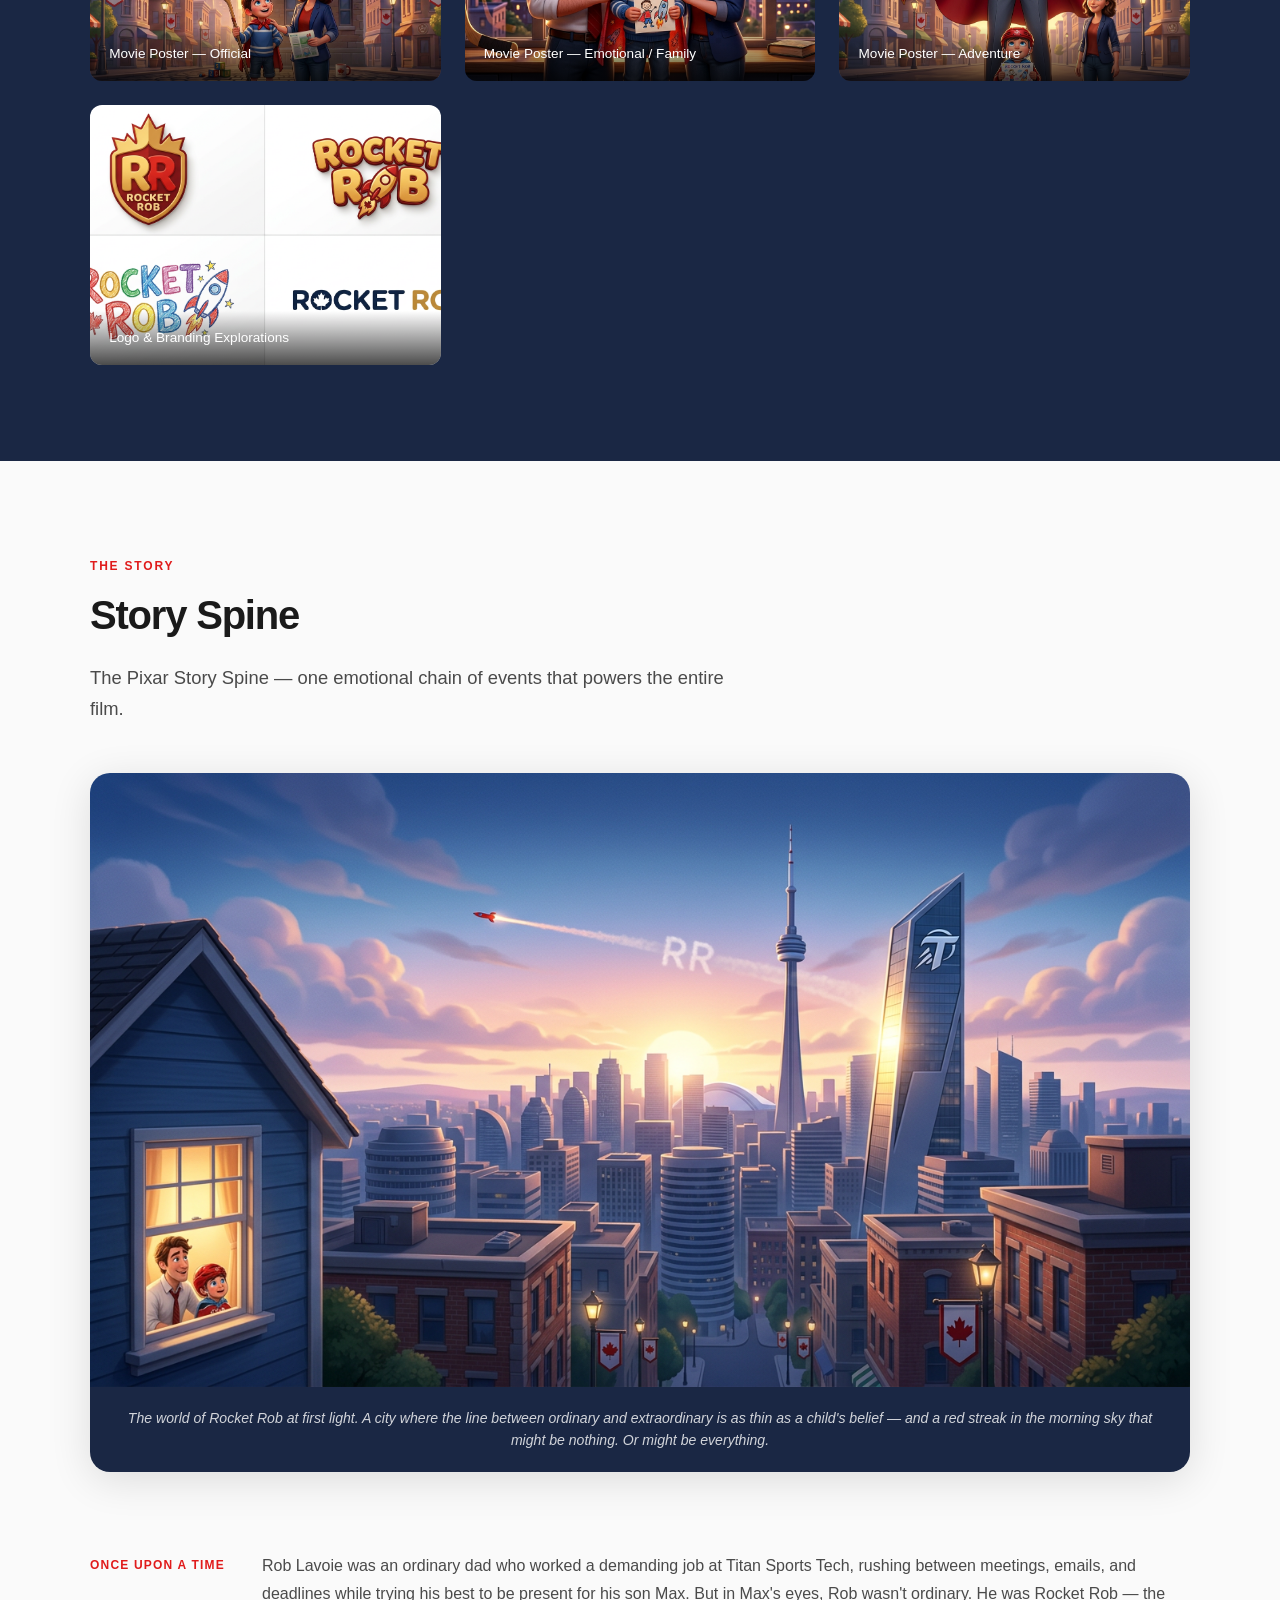
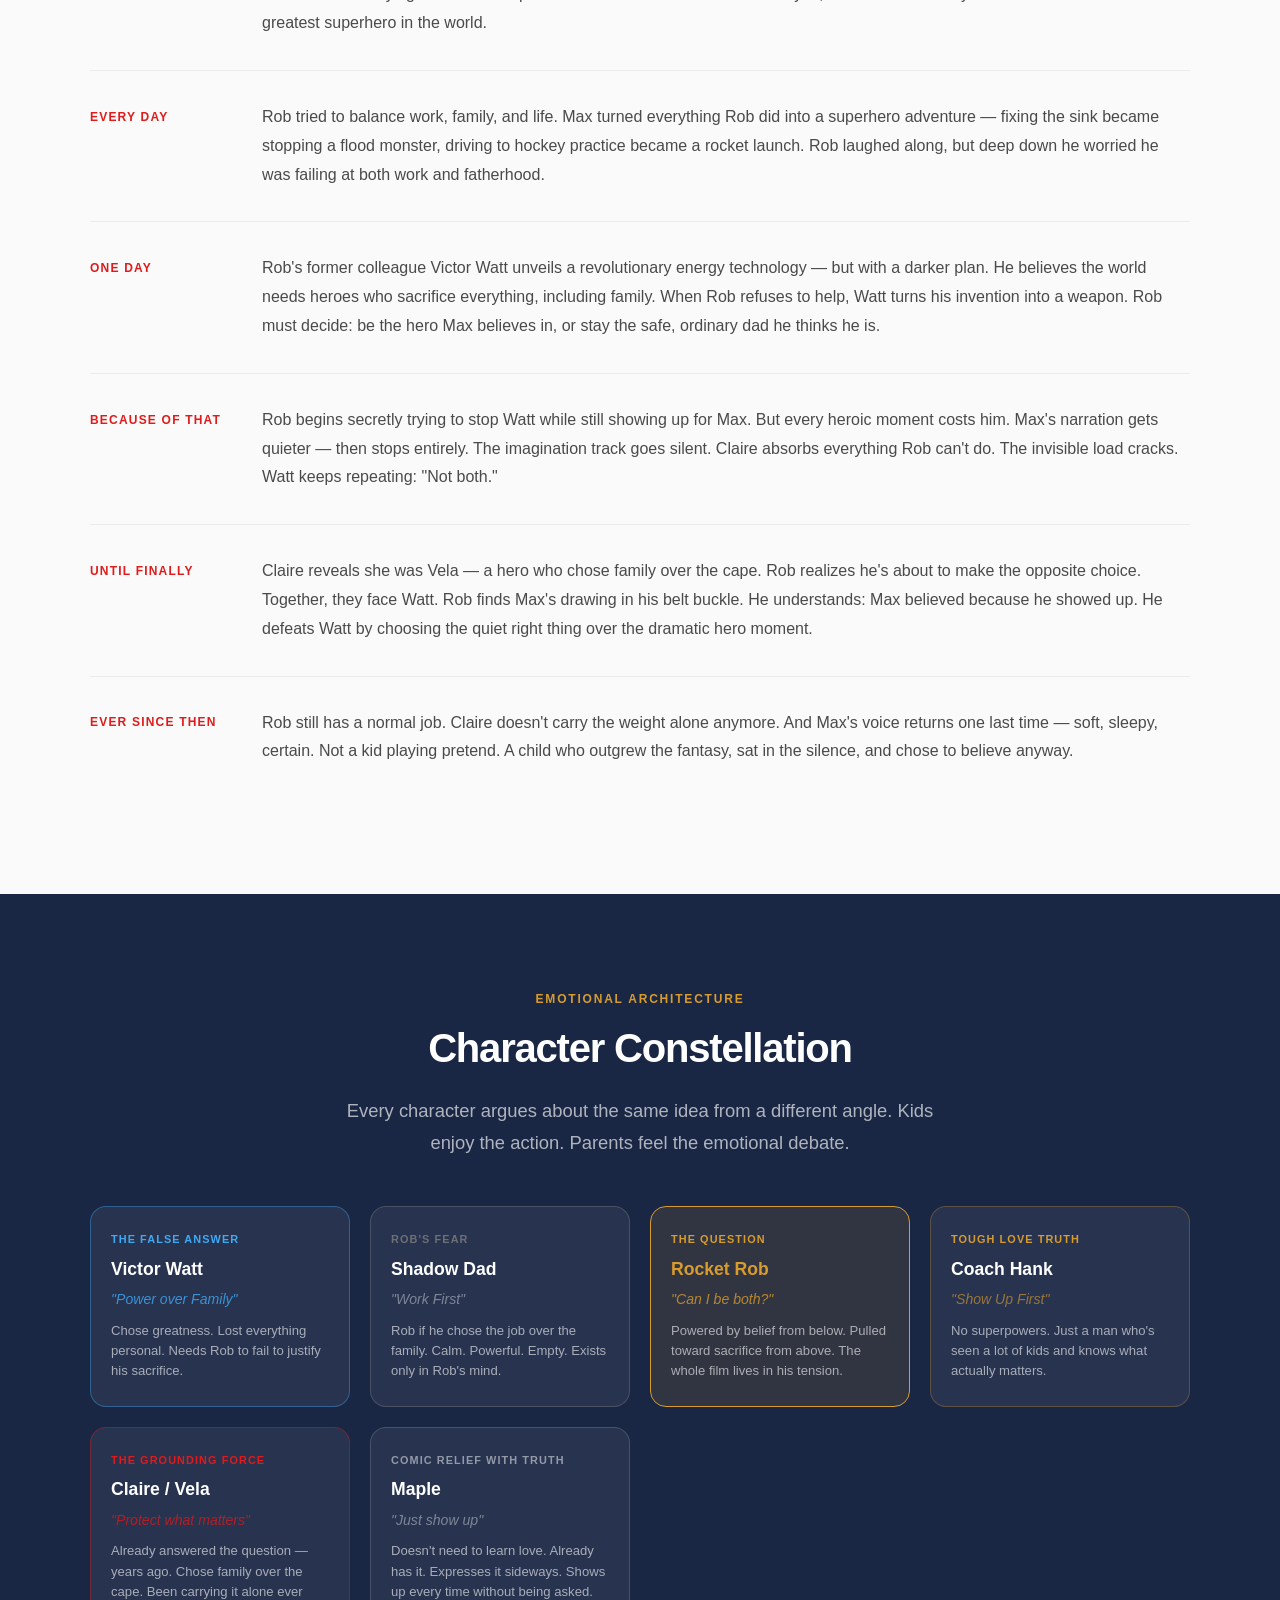
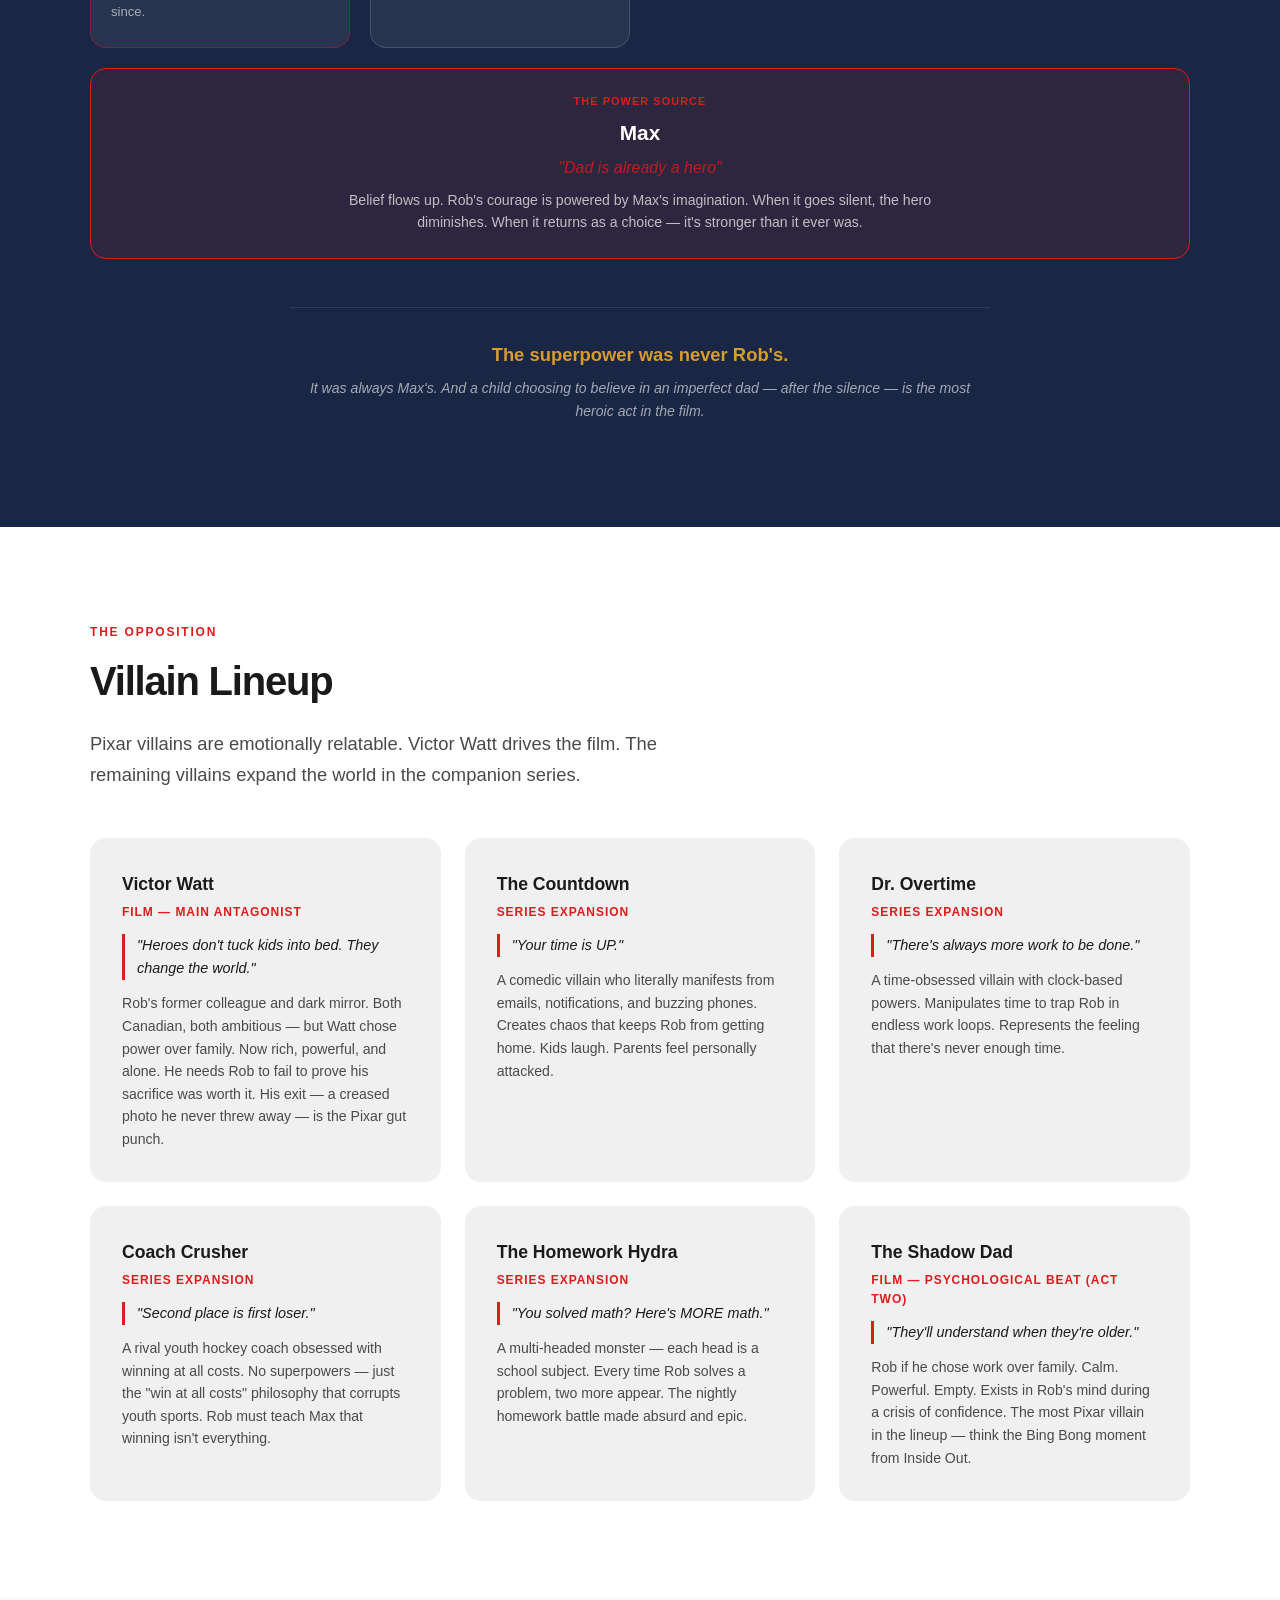
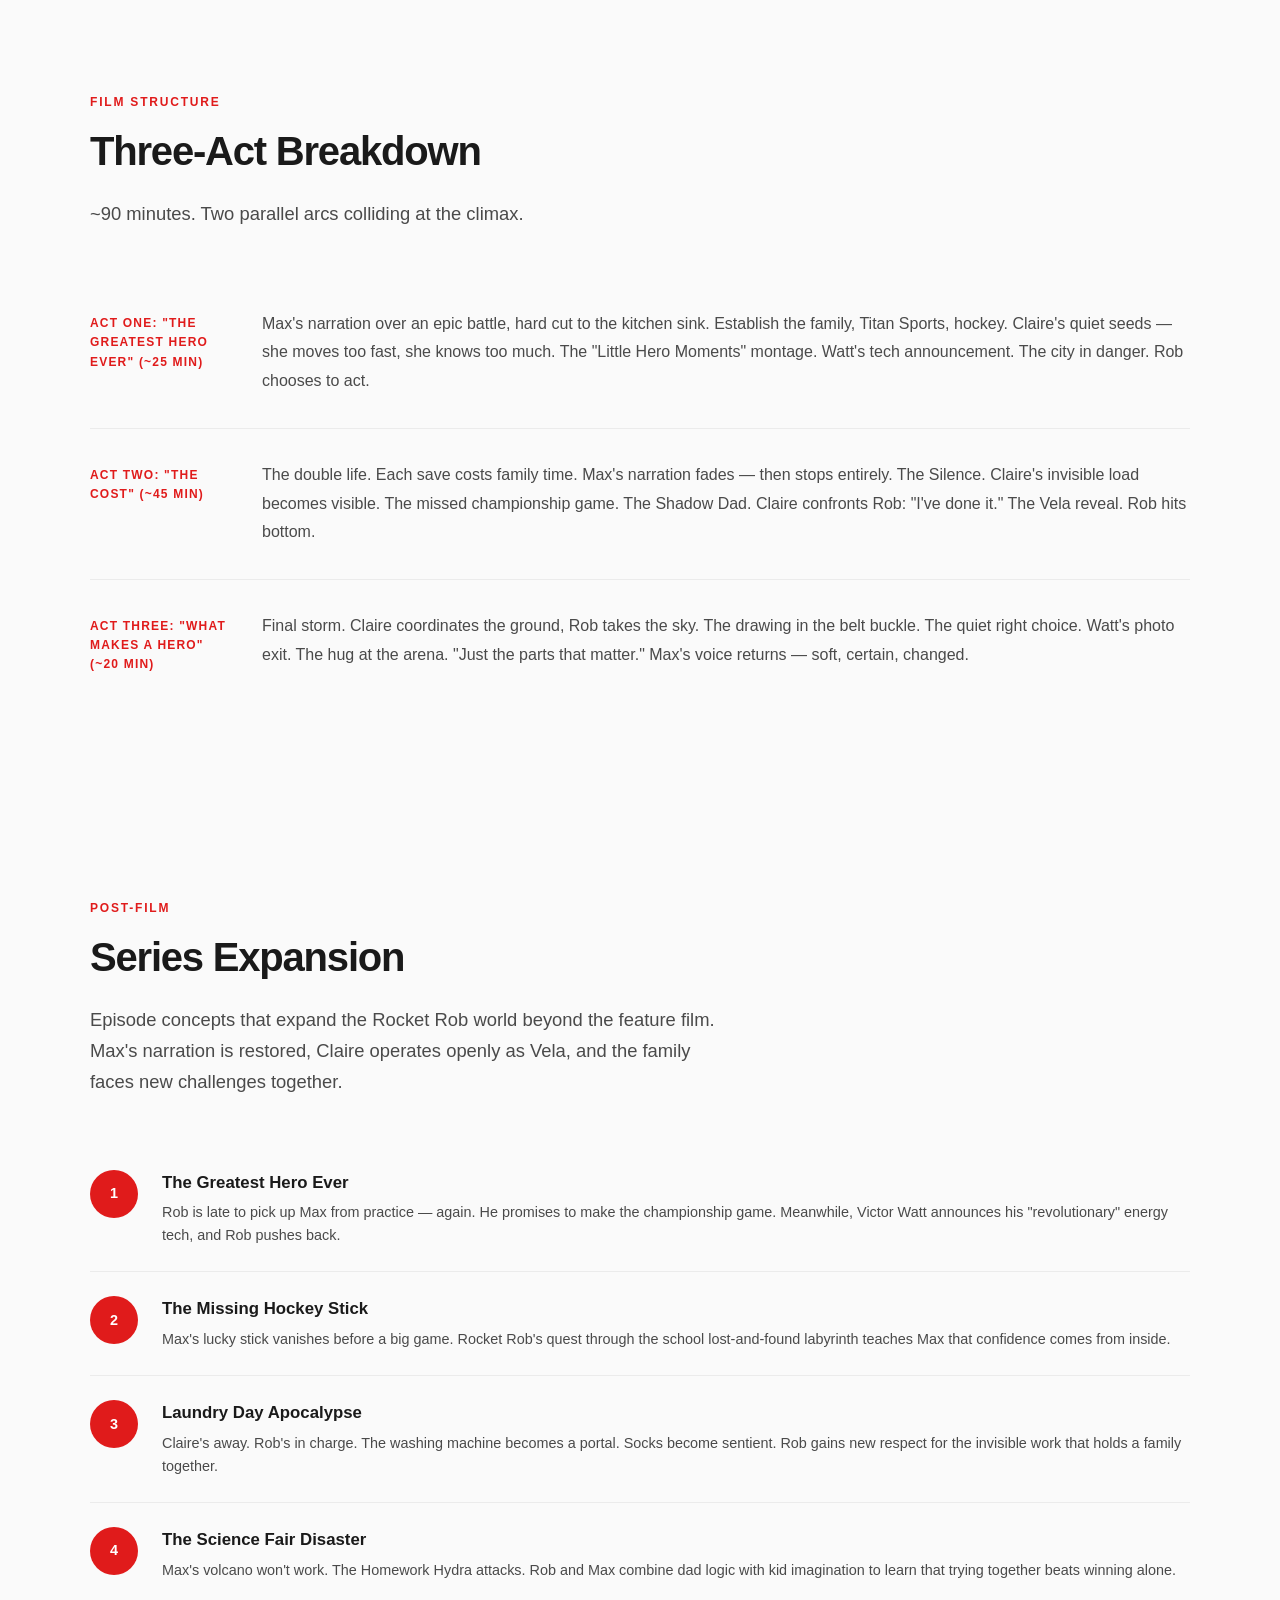
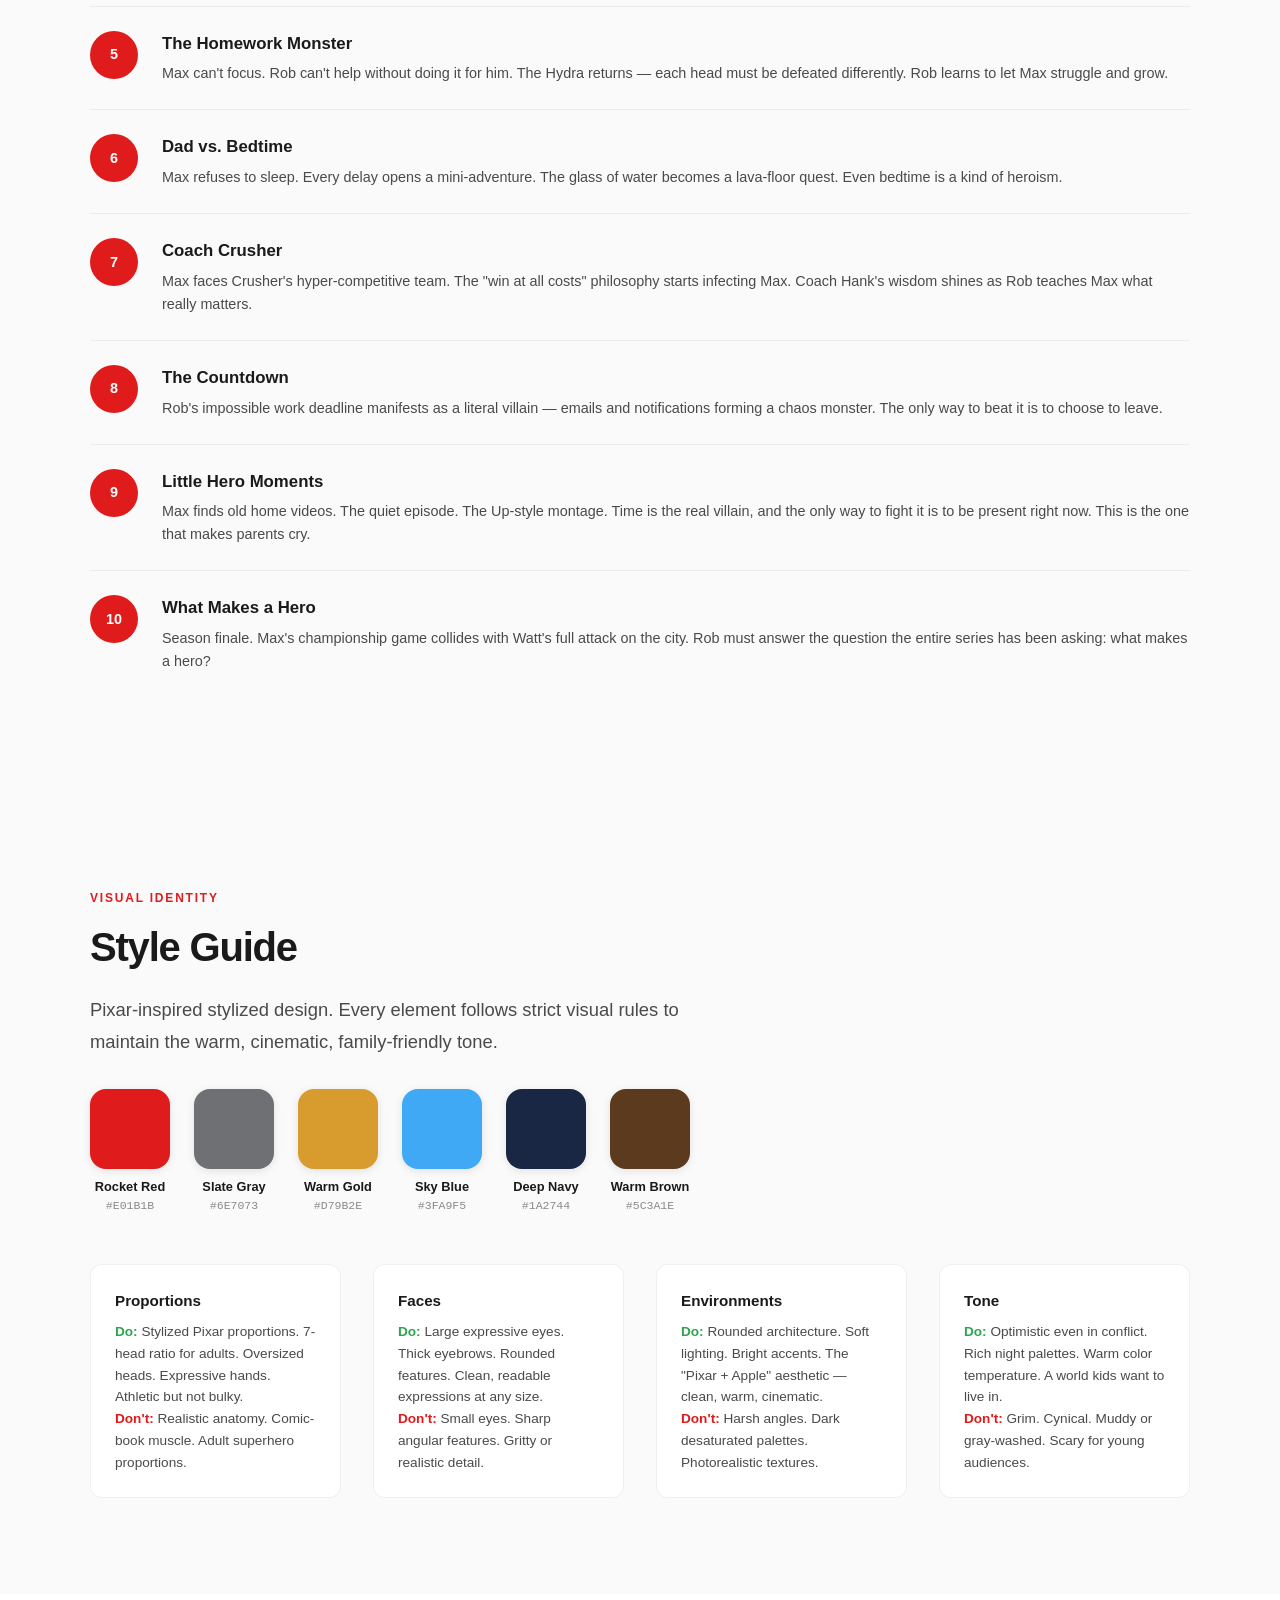
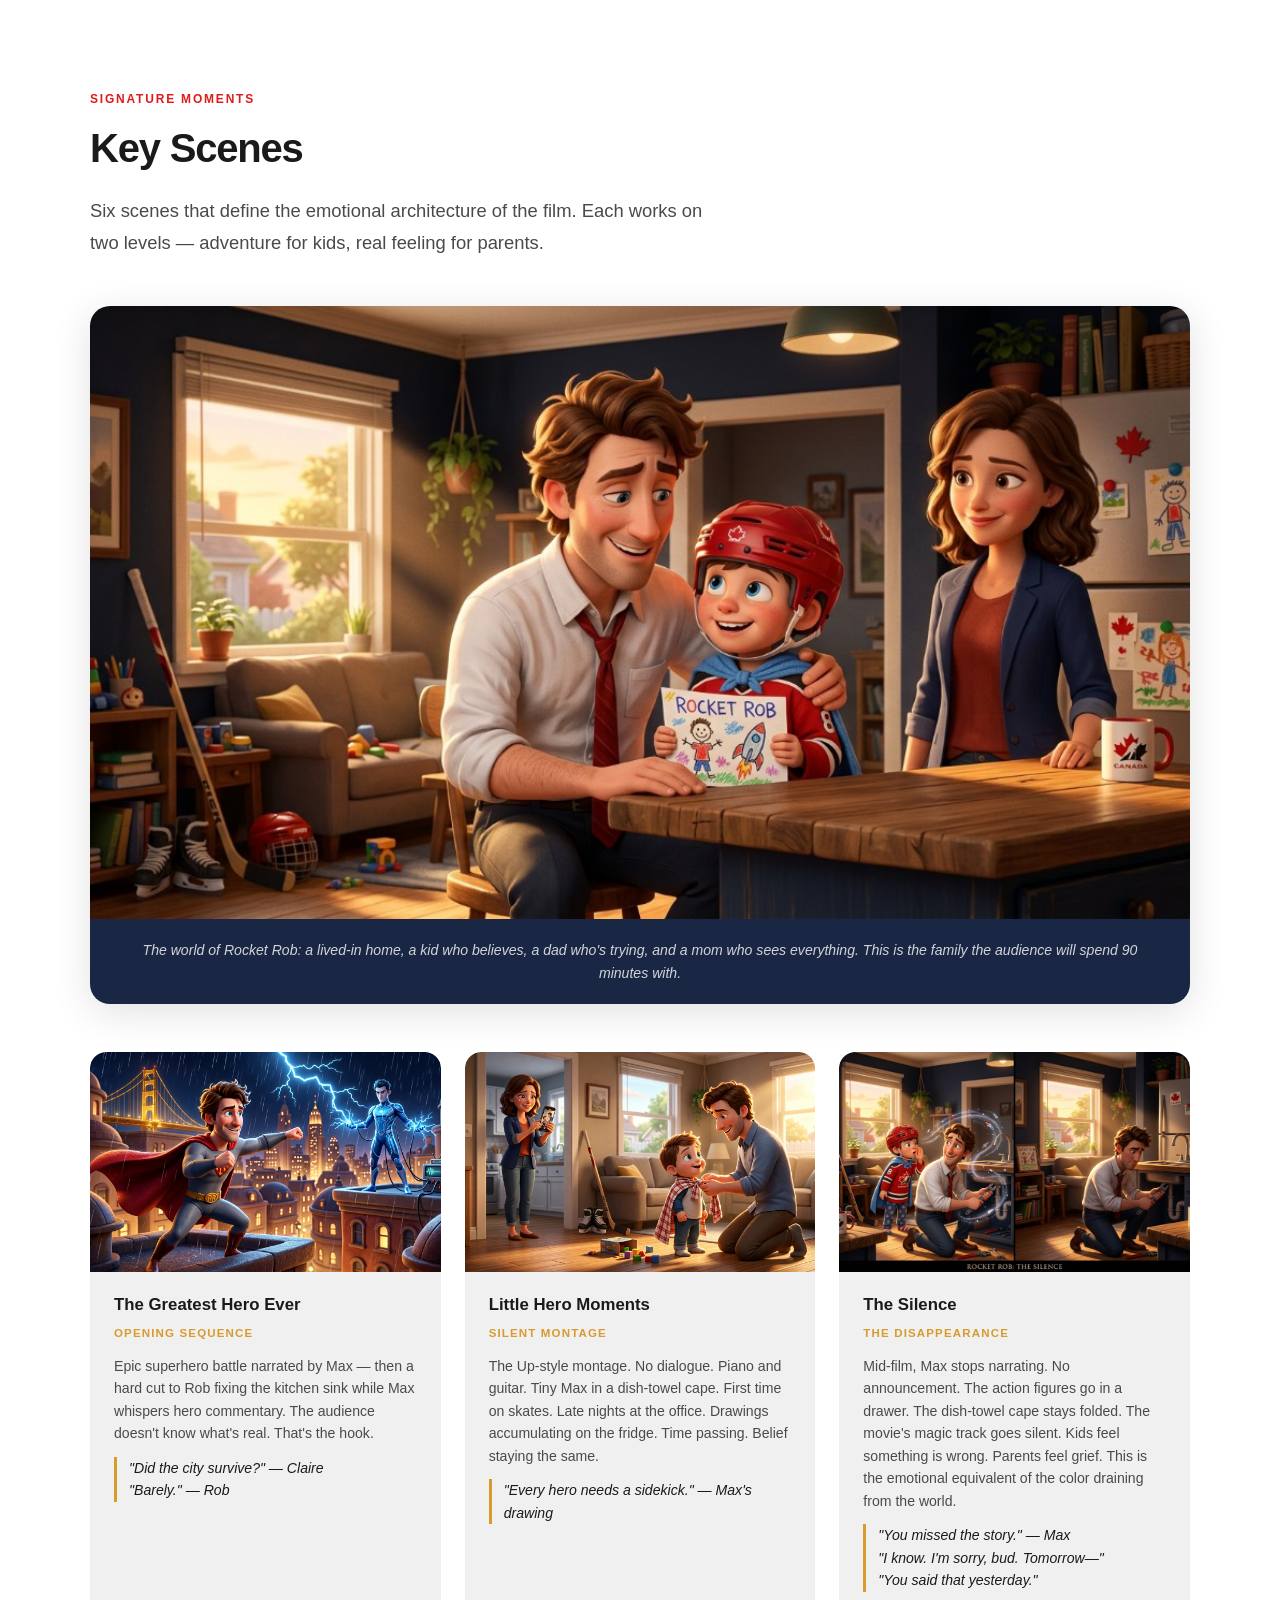
==== commit da7ad949: "Poster!" ====
--- a/docs/index.html
+++ b/docs/index.html
@@ -714,6 +714,16 @@
   </div>
 </section>
 
+<!-- Poster Section -->
+<section id="poster" style="padding:5rem 2rem;background:var(--deep-navy);text-align:center;">
+  <div style="max-width:900px;margin:0 auto;">
+    <h2 style="font-size:0.8rem;text-transform:uppercase;letter-spacing:0.2em;color:var(--warm-gold);margin-bottom:0.5rem;">The Poster</h2>
+    <p style="font-size:1.5rem;color:var(--white);font-weight:300;margin-bottom:2.5rem;line-height:1.6;">Every hero needs someone who believes.</p>
+    <img src="assets/poster-master.png" alt="Rocket Rob — Master Movie Poster" style="width:100%;max-width:800px;border-radius:12px;box-shadow:0 20px 60px rgba(0,0,0,0.5);">
+    <p style="margin-top:2rem;font-size:1.1rem;color:rgba(255,255,255,0.6);font-style:italic;line-height:1.8;max-width:600px;margin-left:auto;margin-right:auto;">"Can an ordinary dad still be a hero?"<br>The cape is a dish towel. The rocket is a car. The superpower is belief.<br>And it was always Max's.</p>
+  </div>
+</section>
+
 <!-- Footer -->
 <footer>
   <div class="footer-title">Rocket Rob</div>
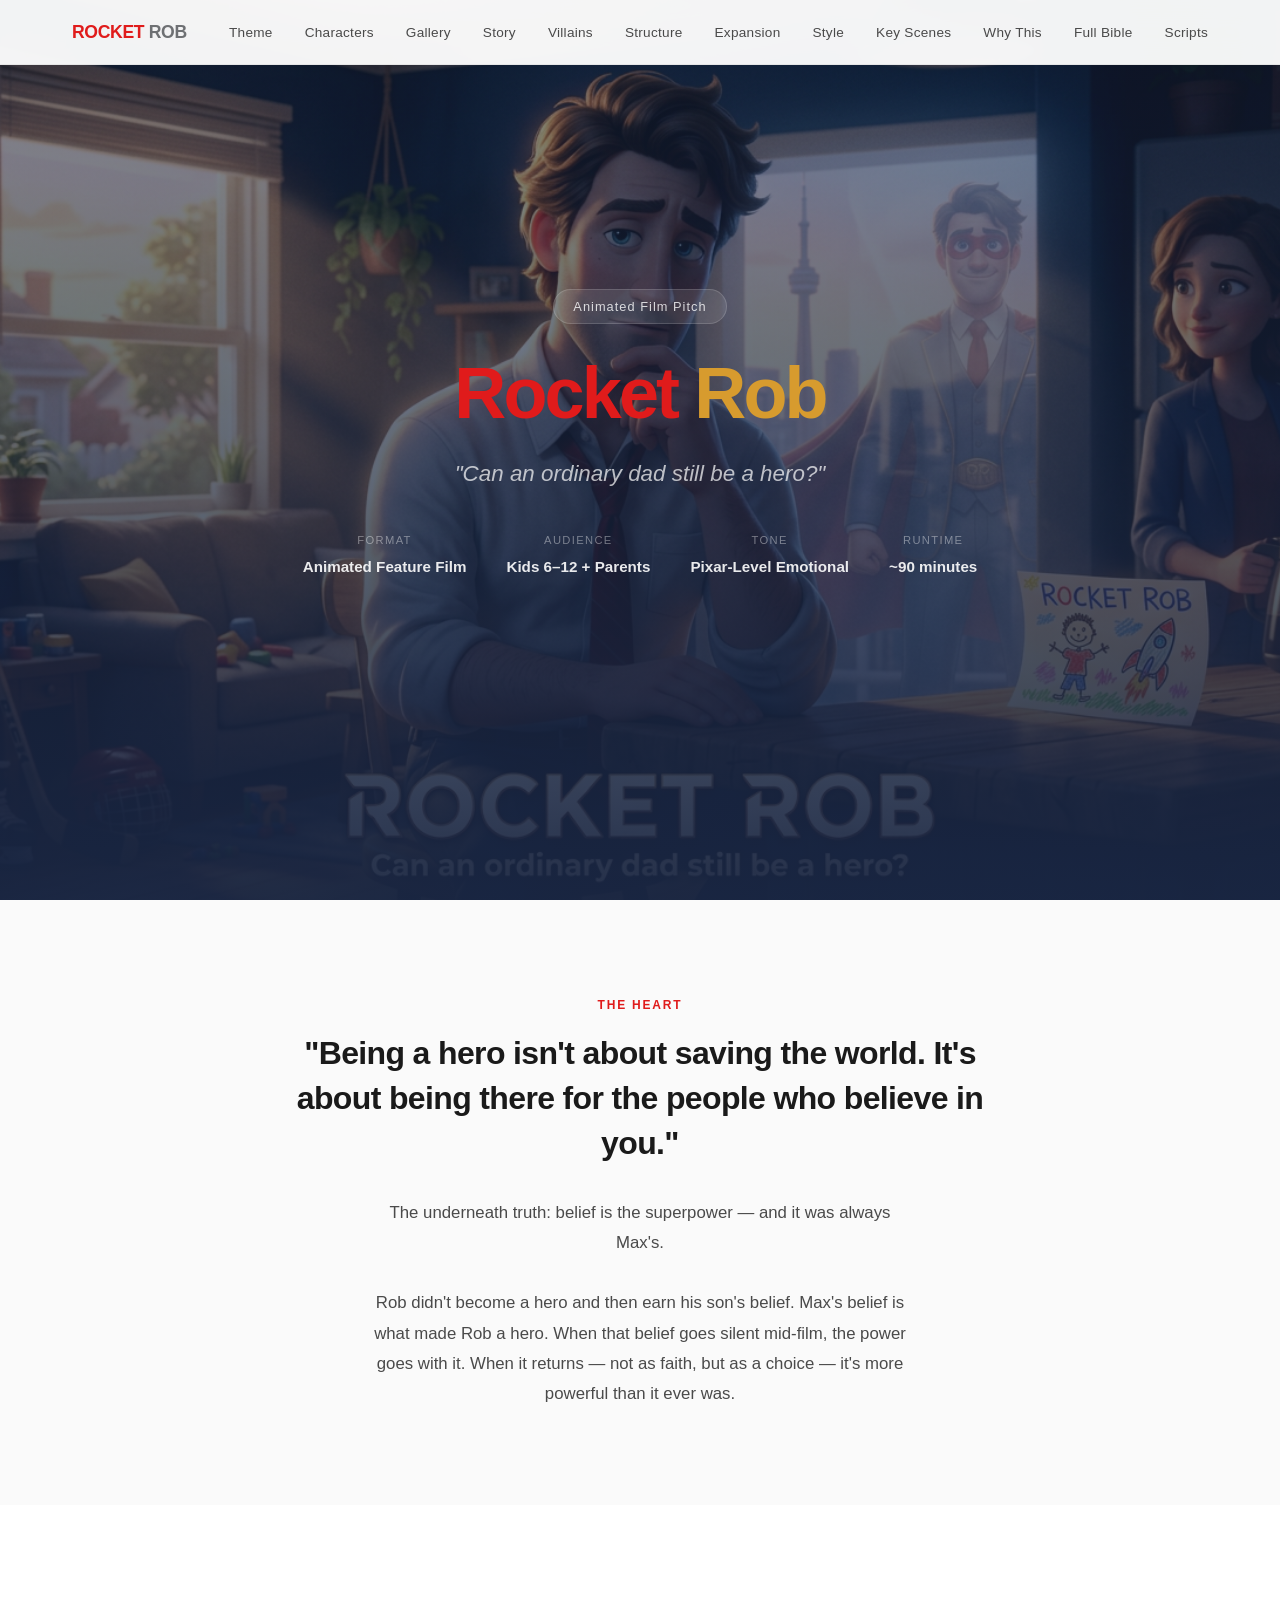
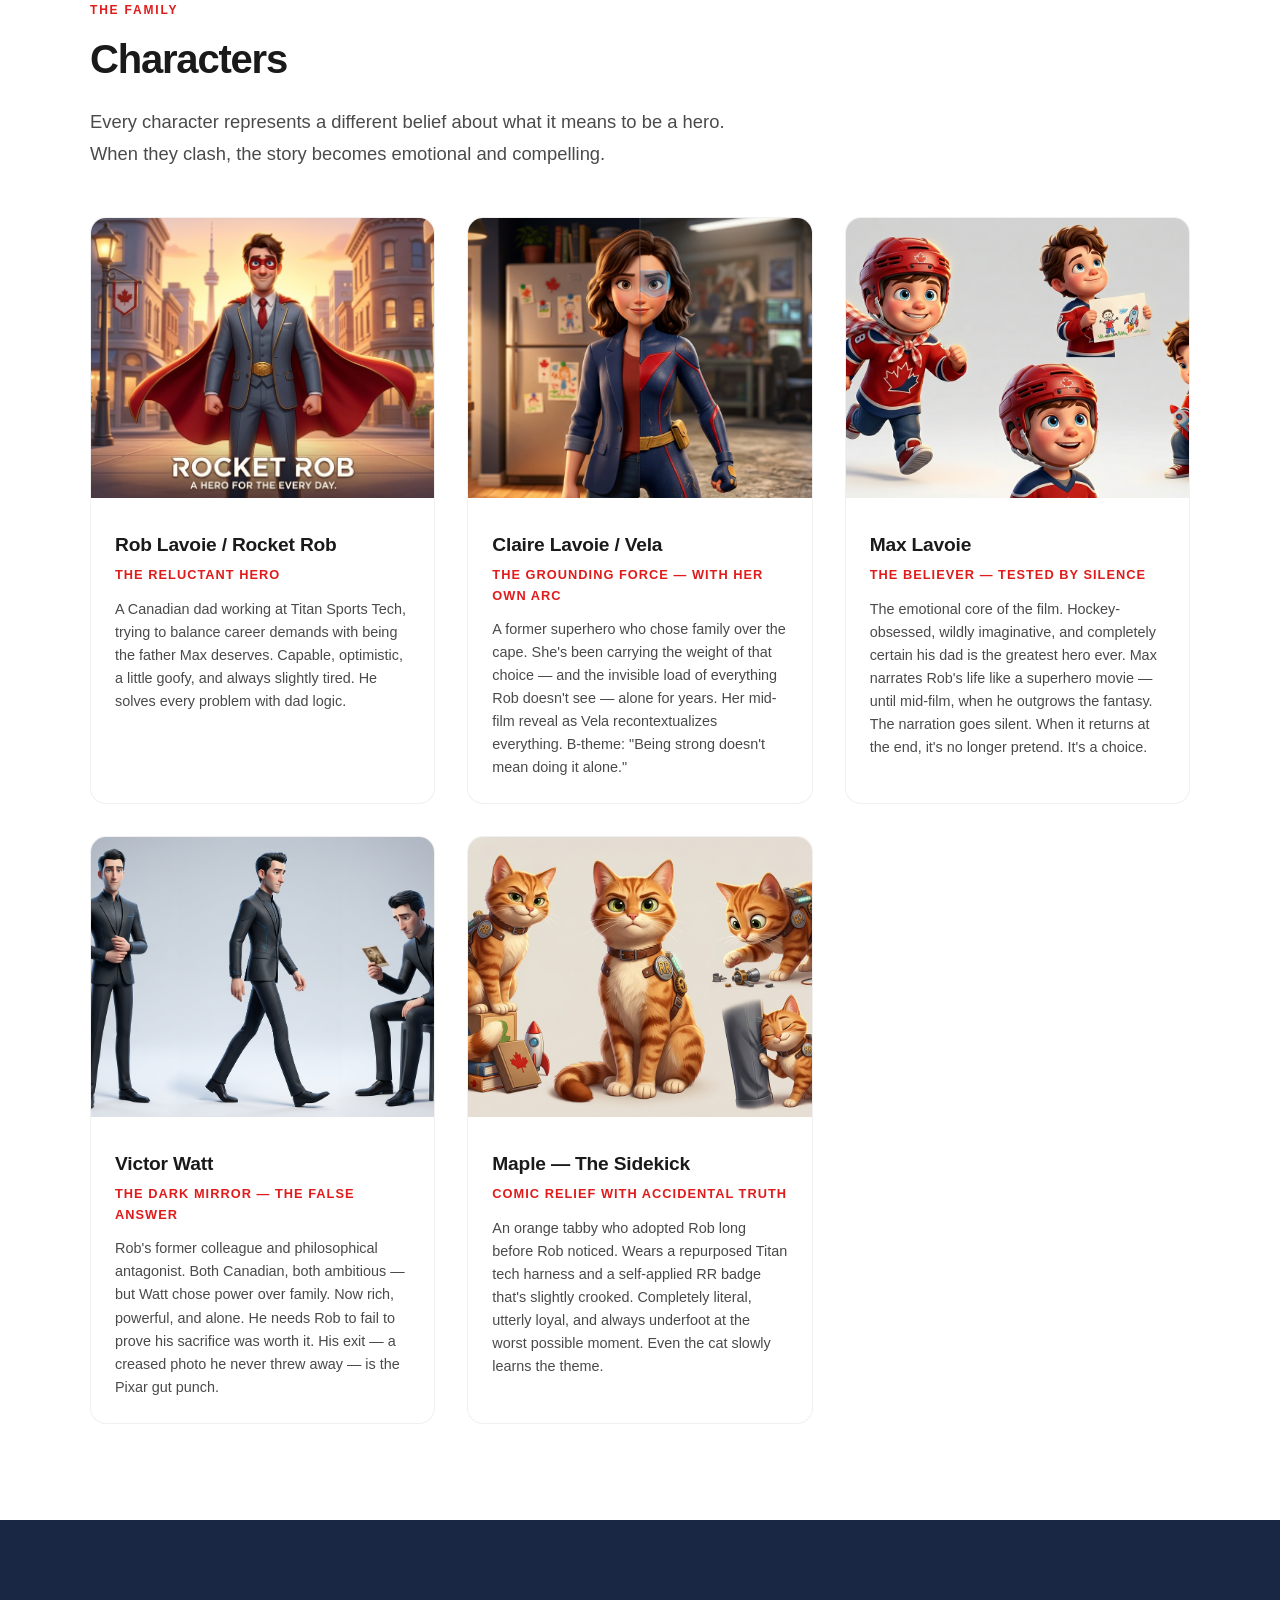
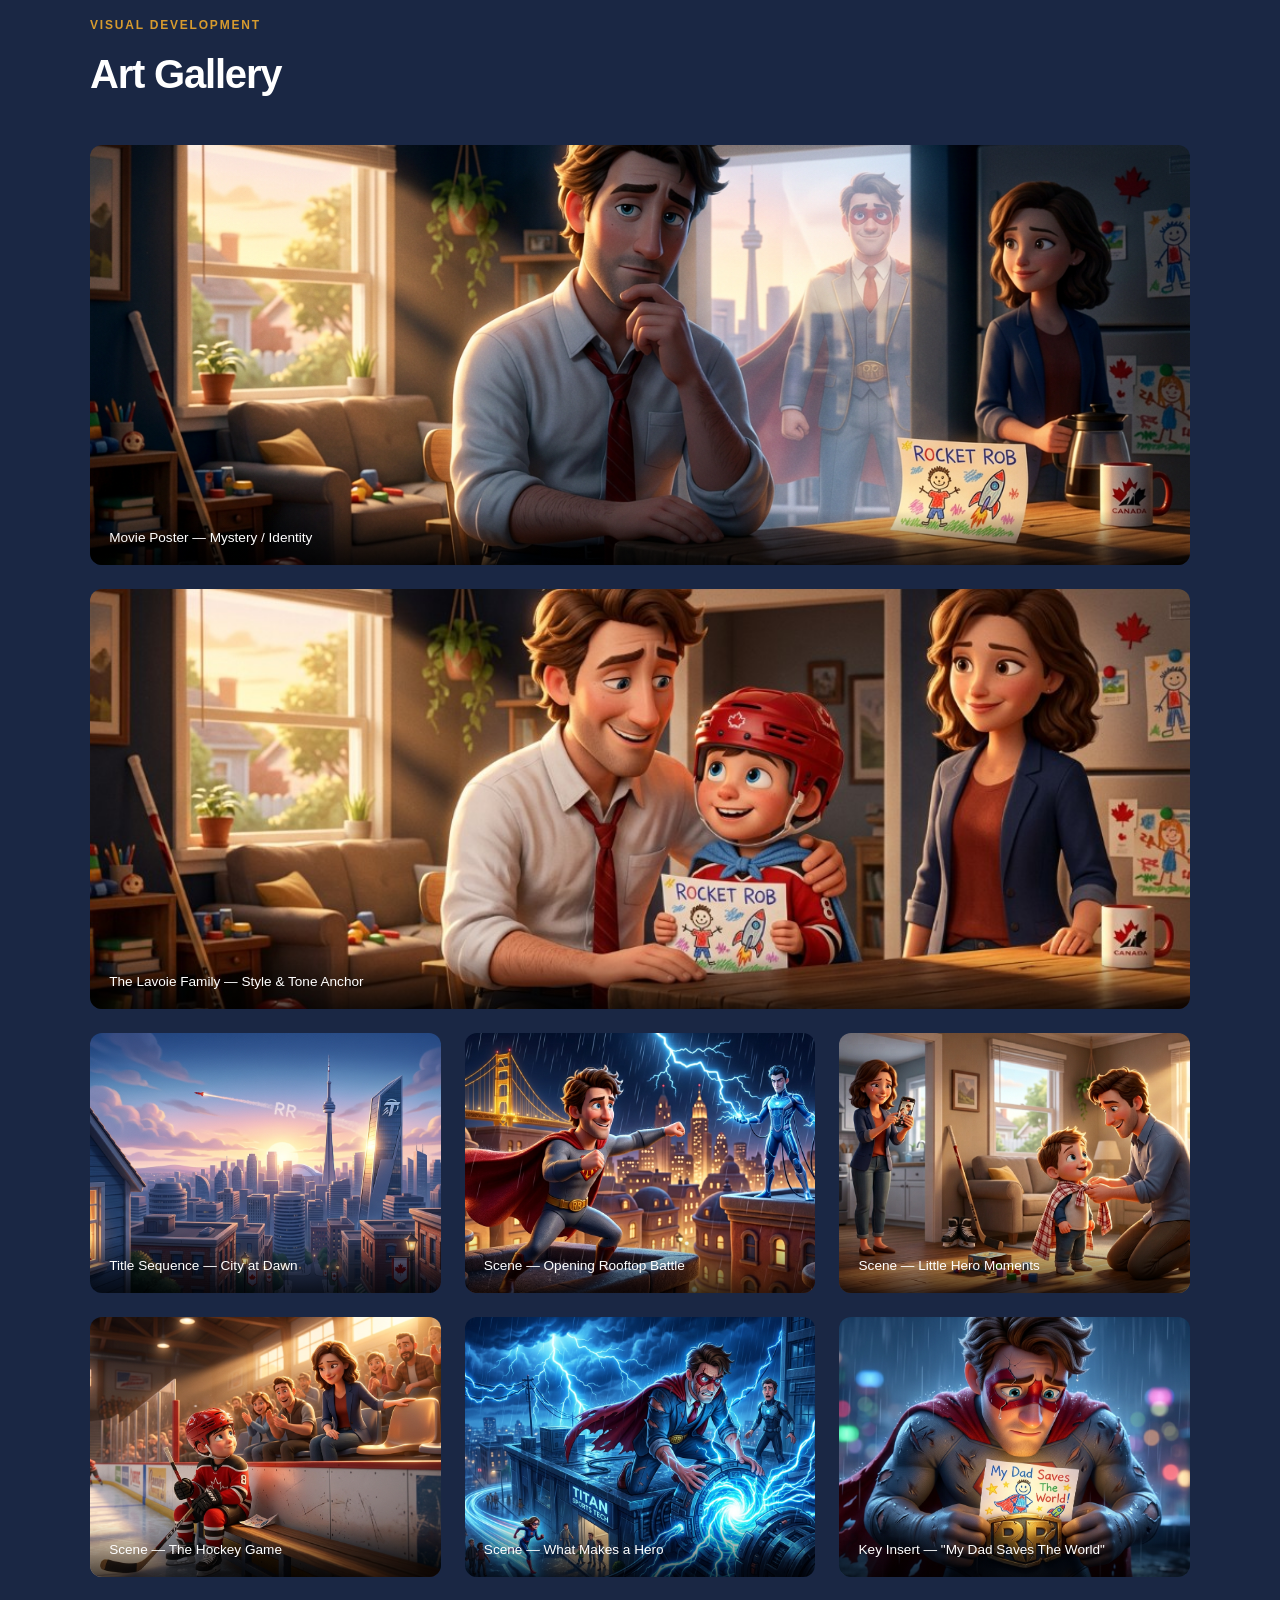
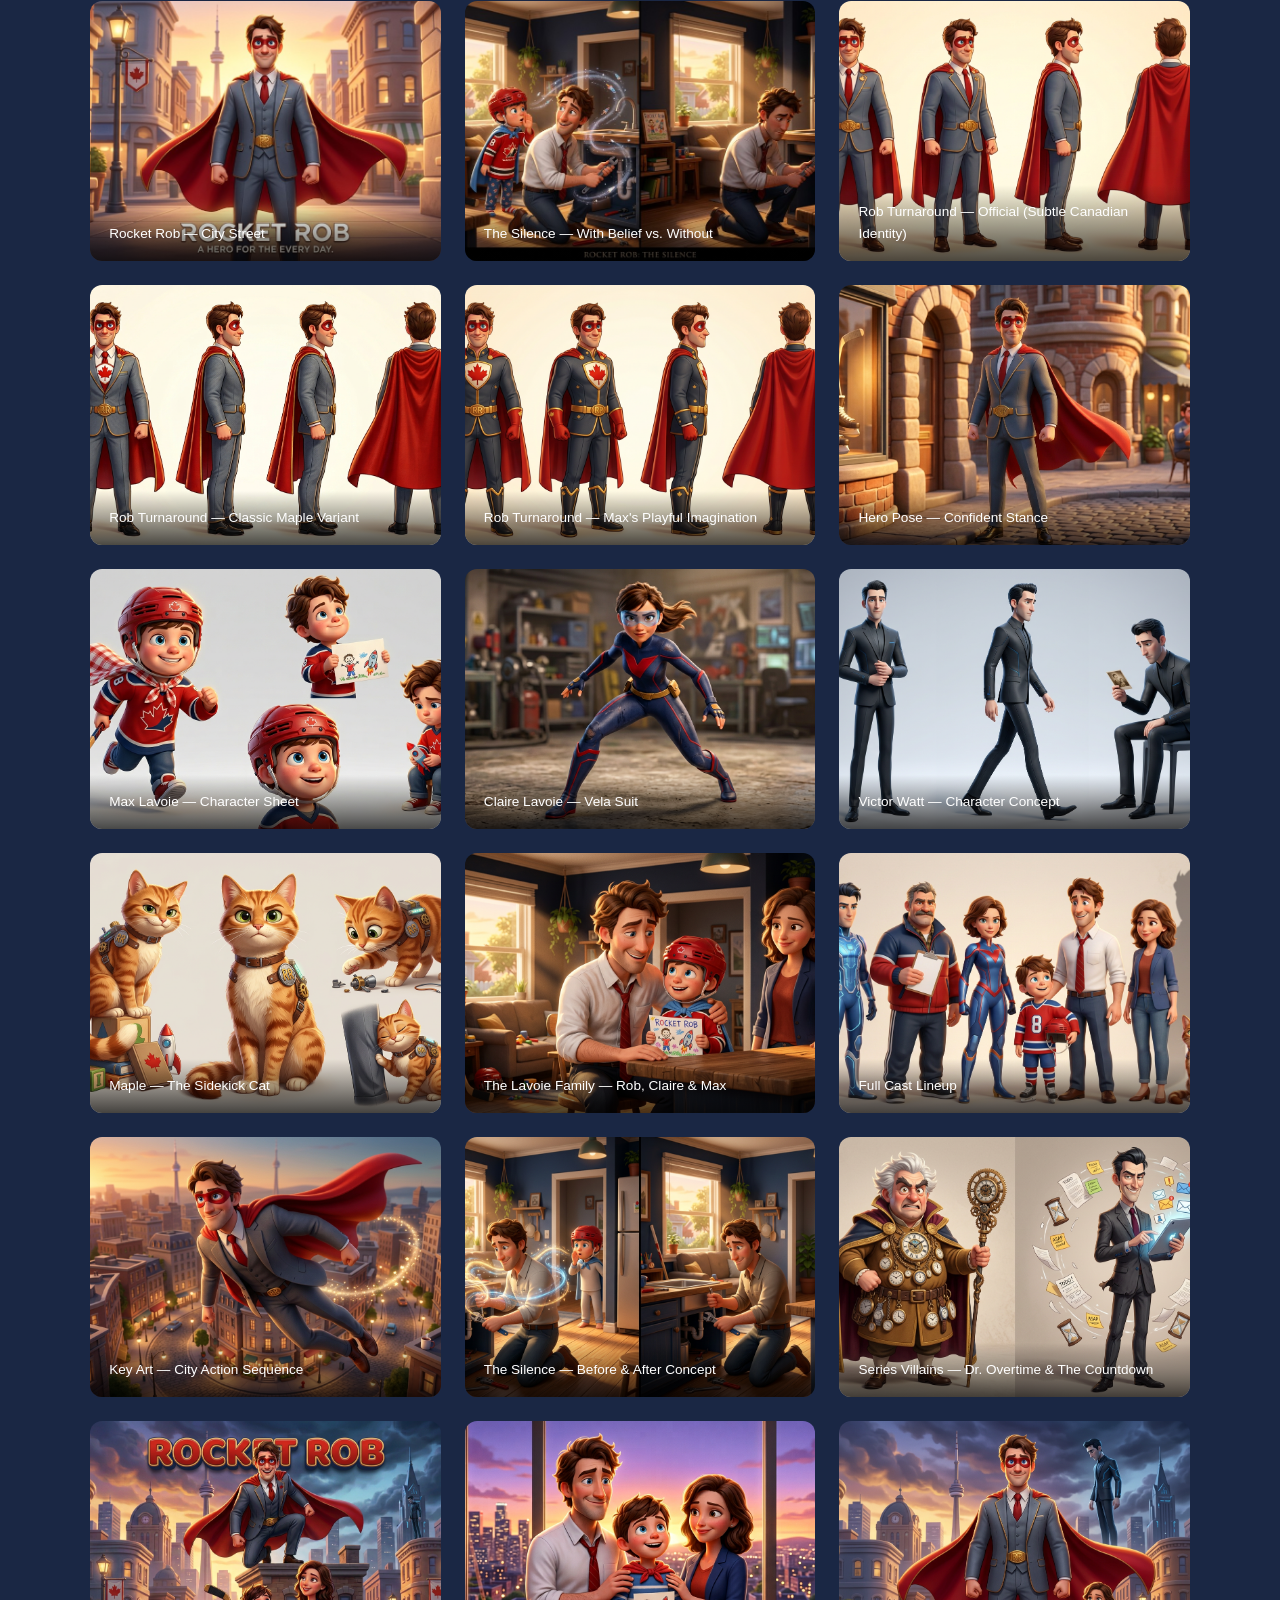
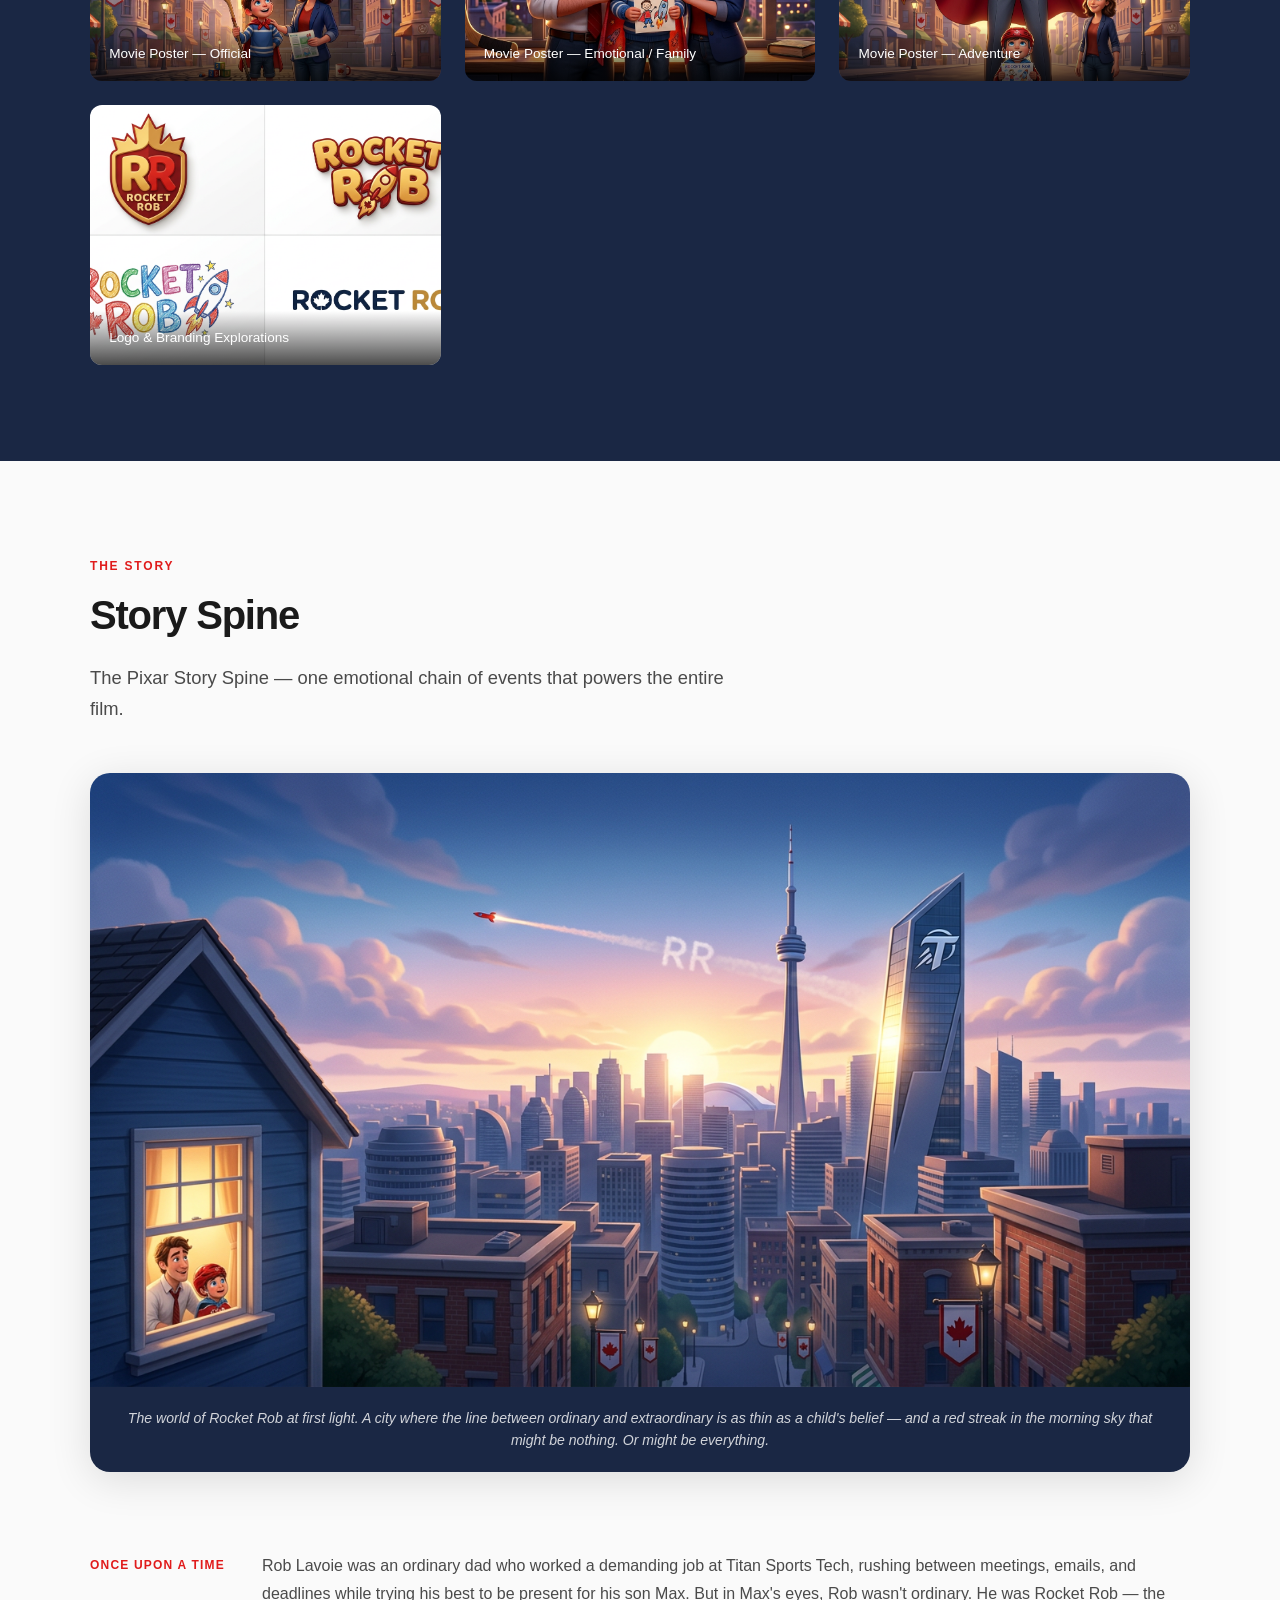
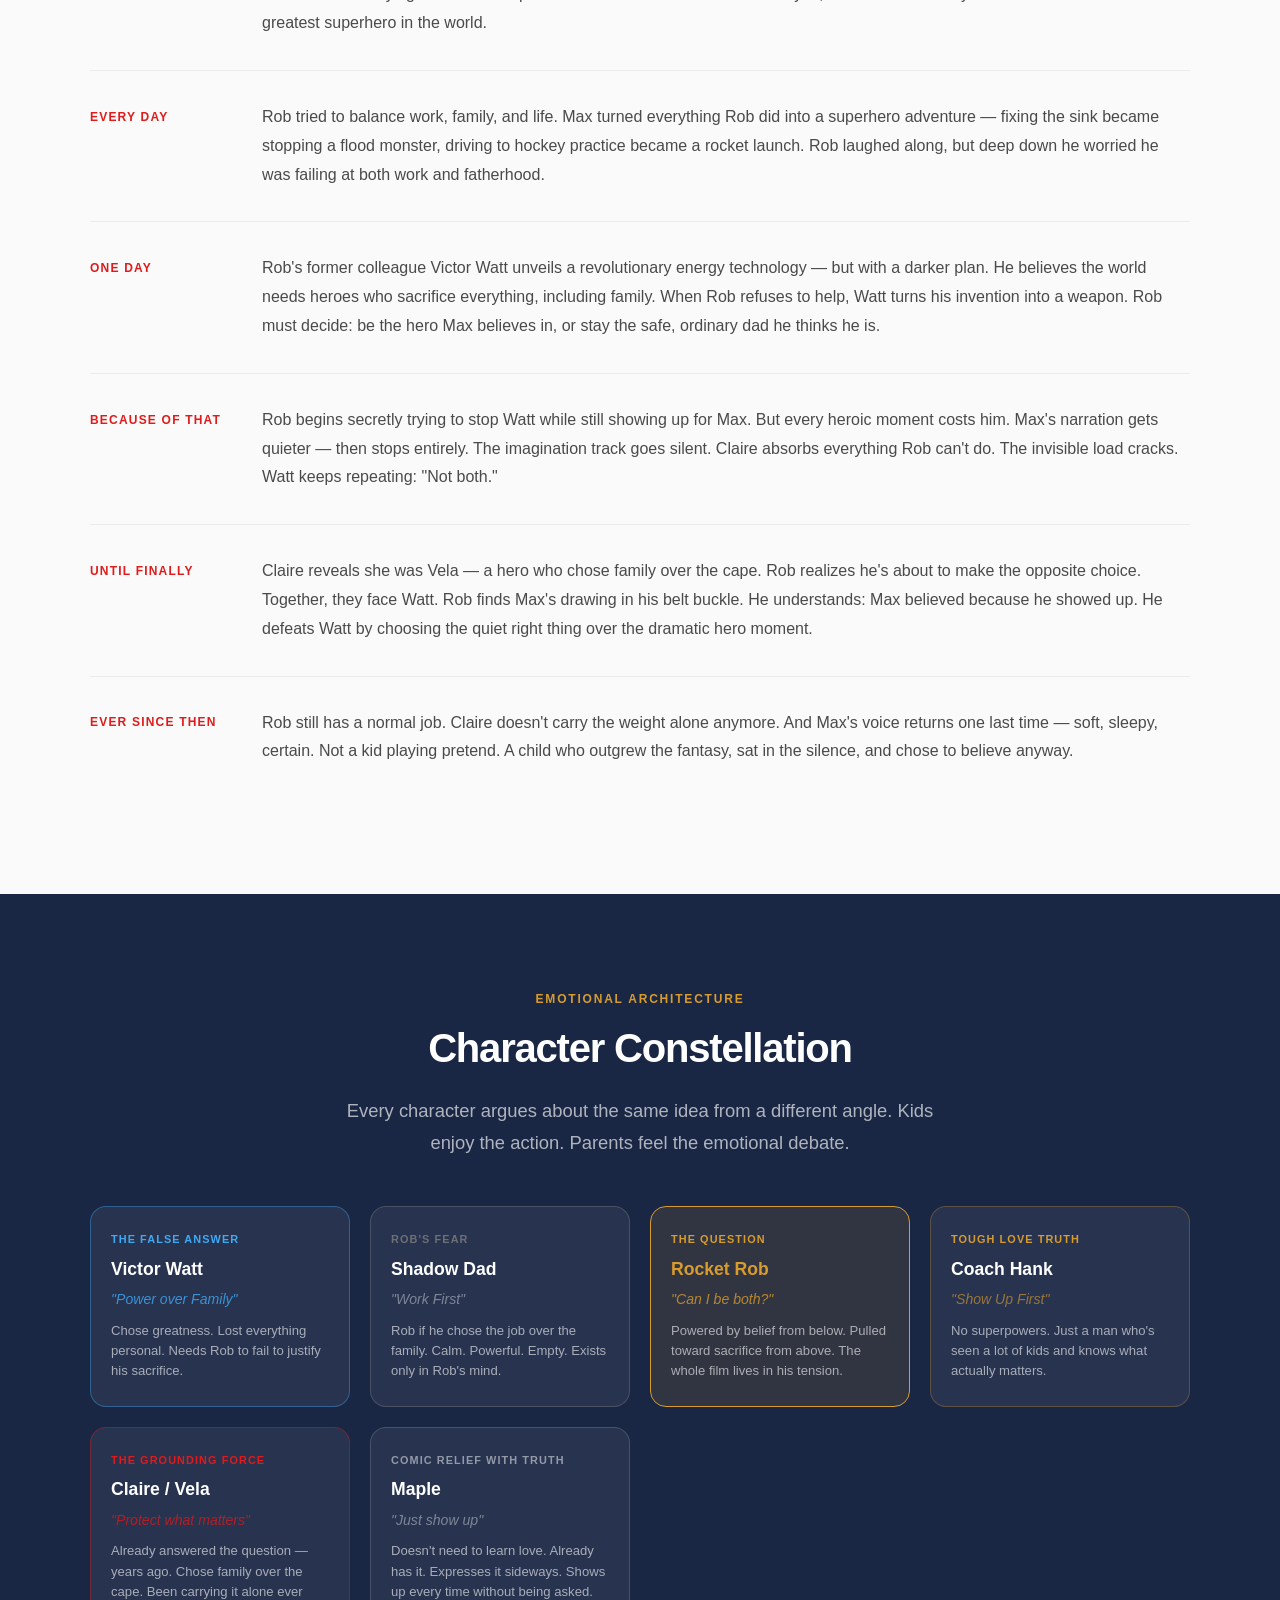
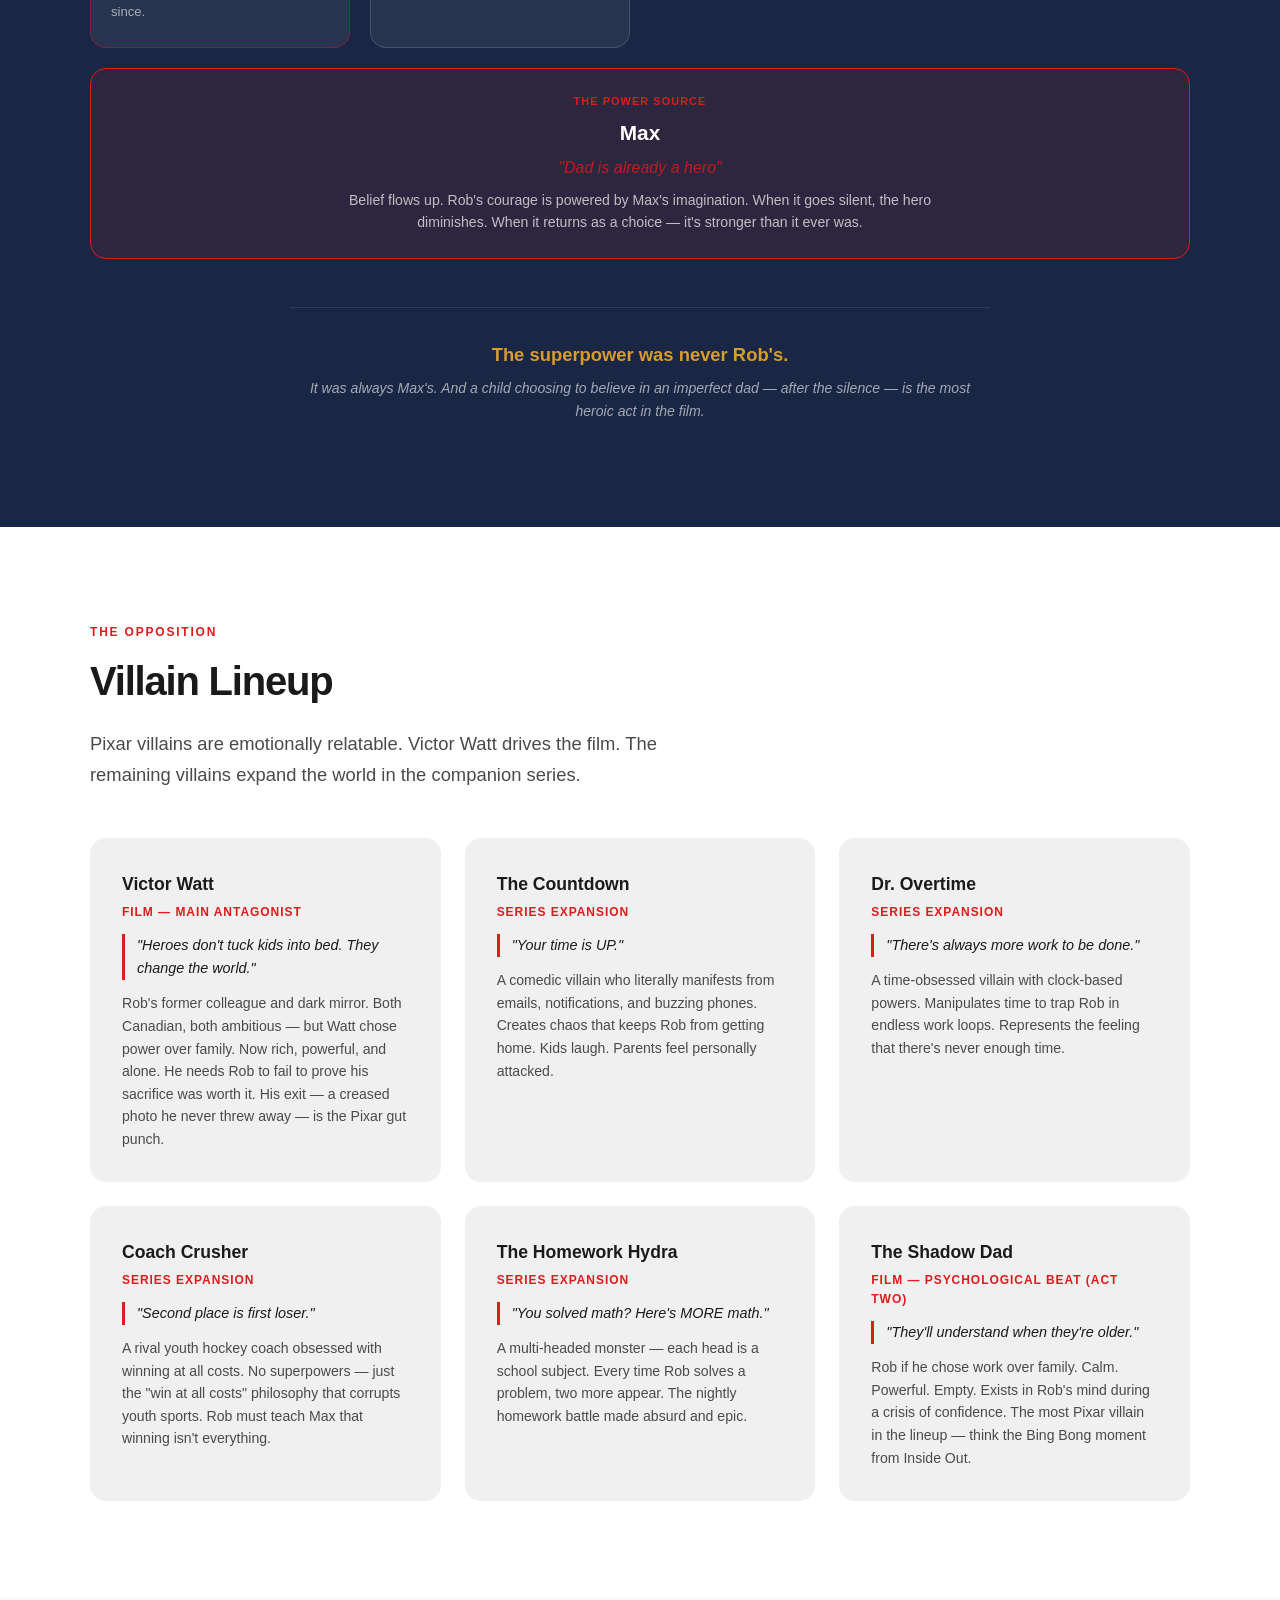
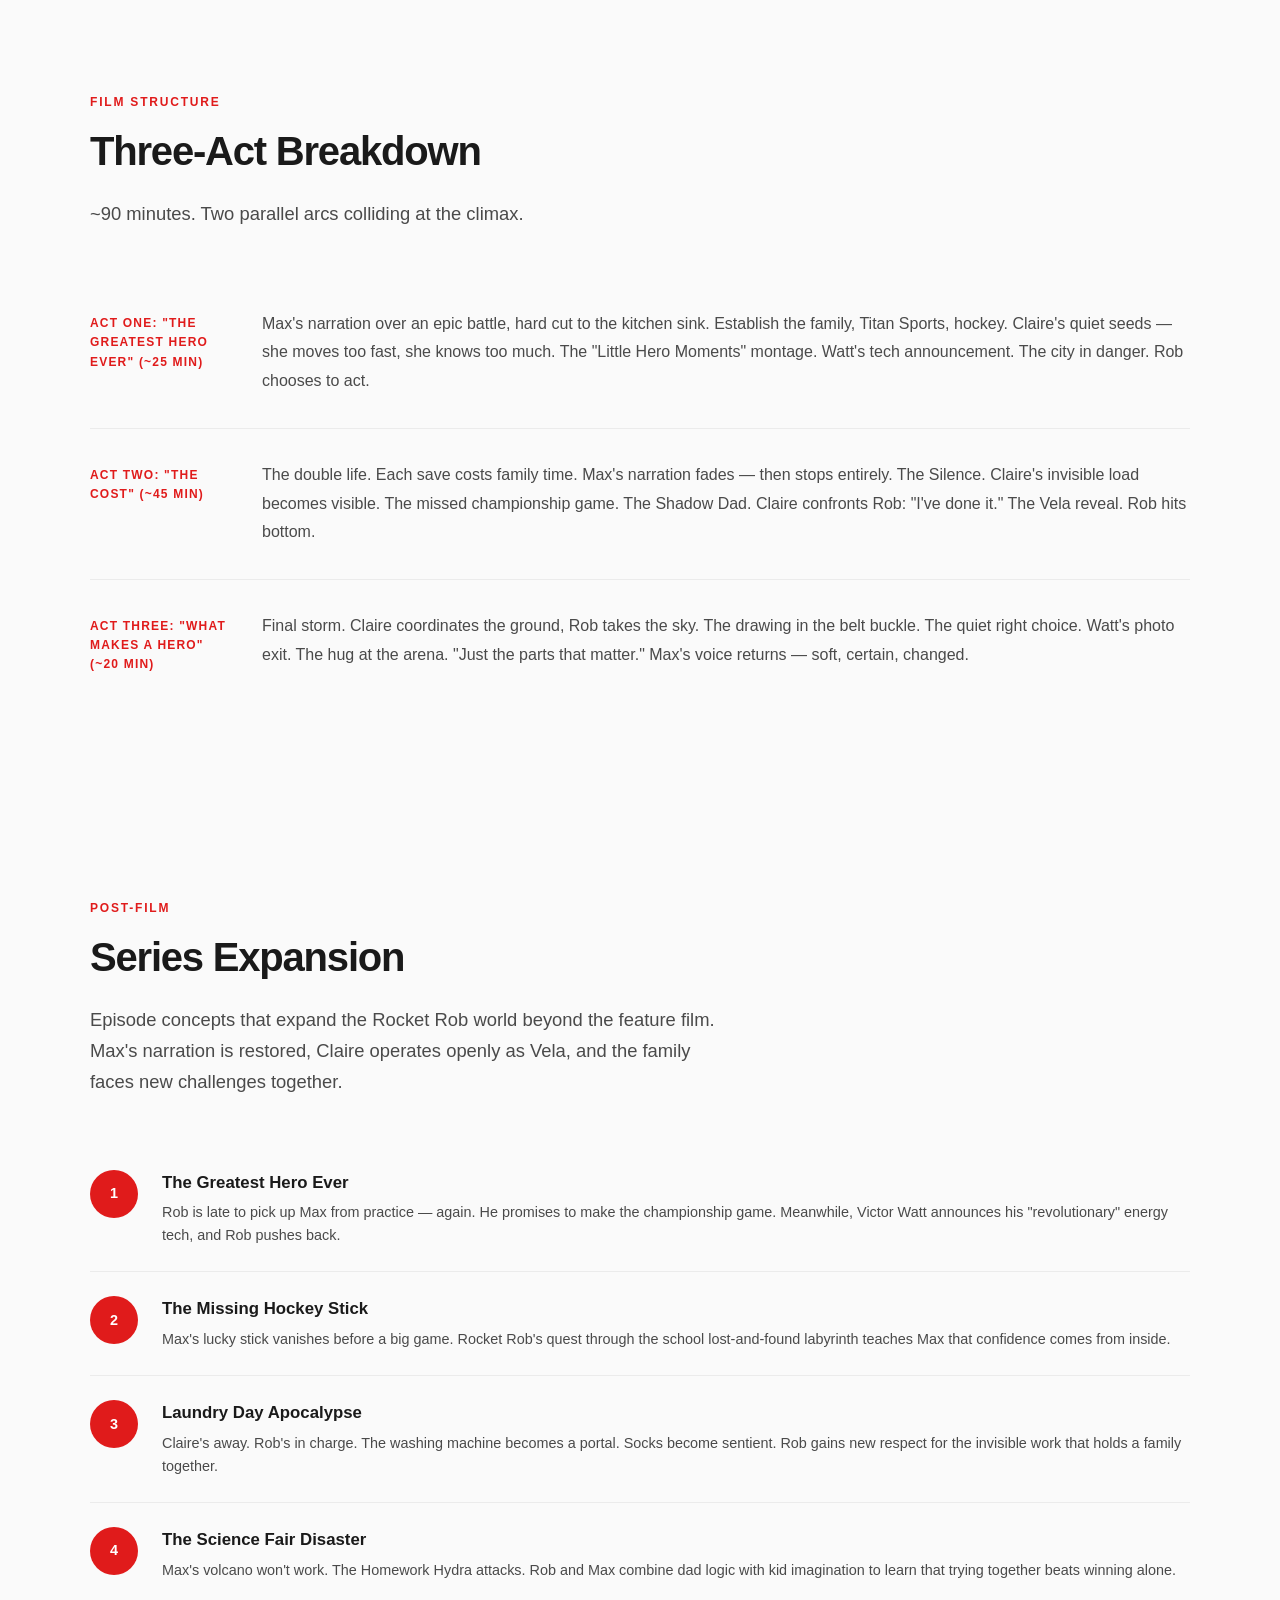
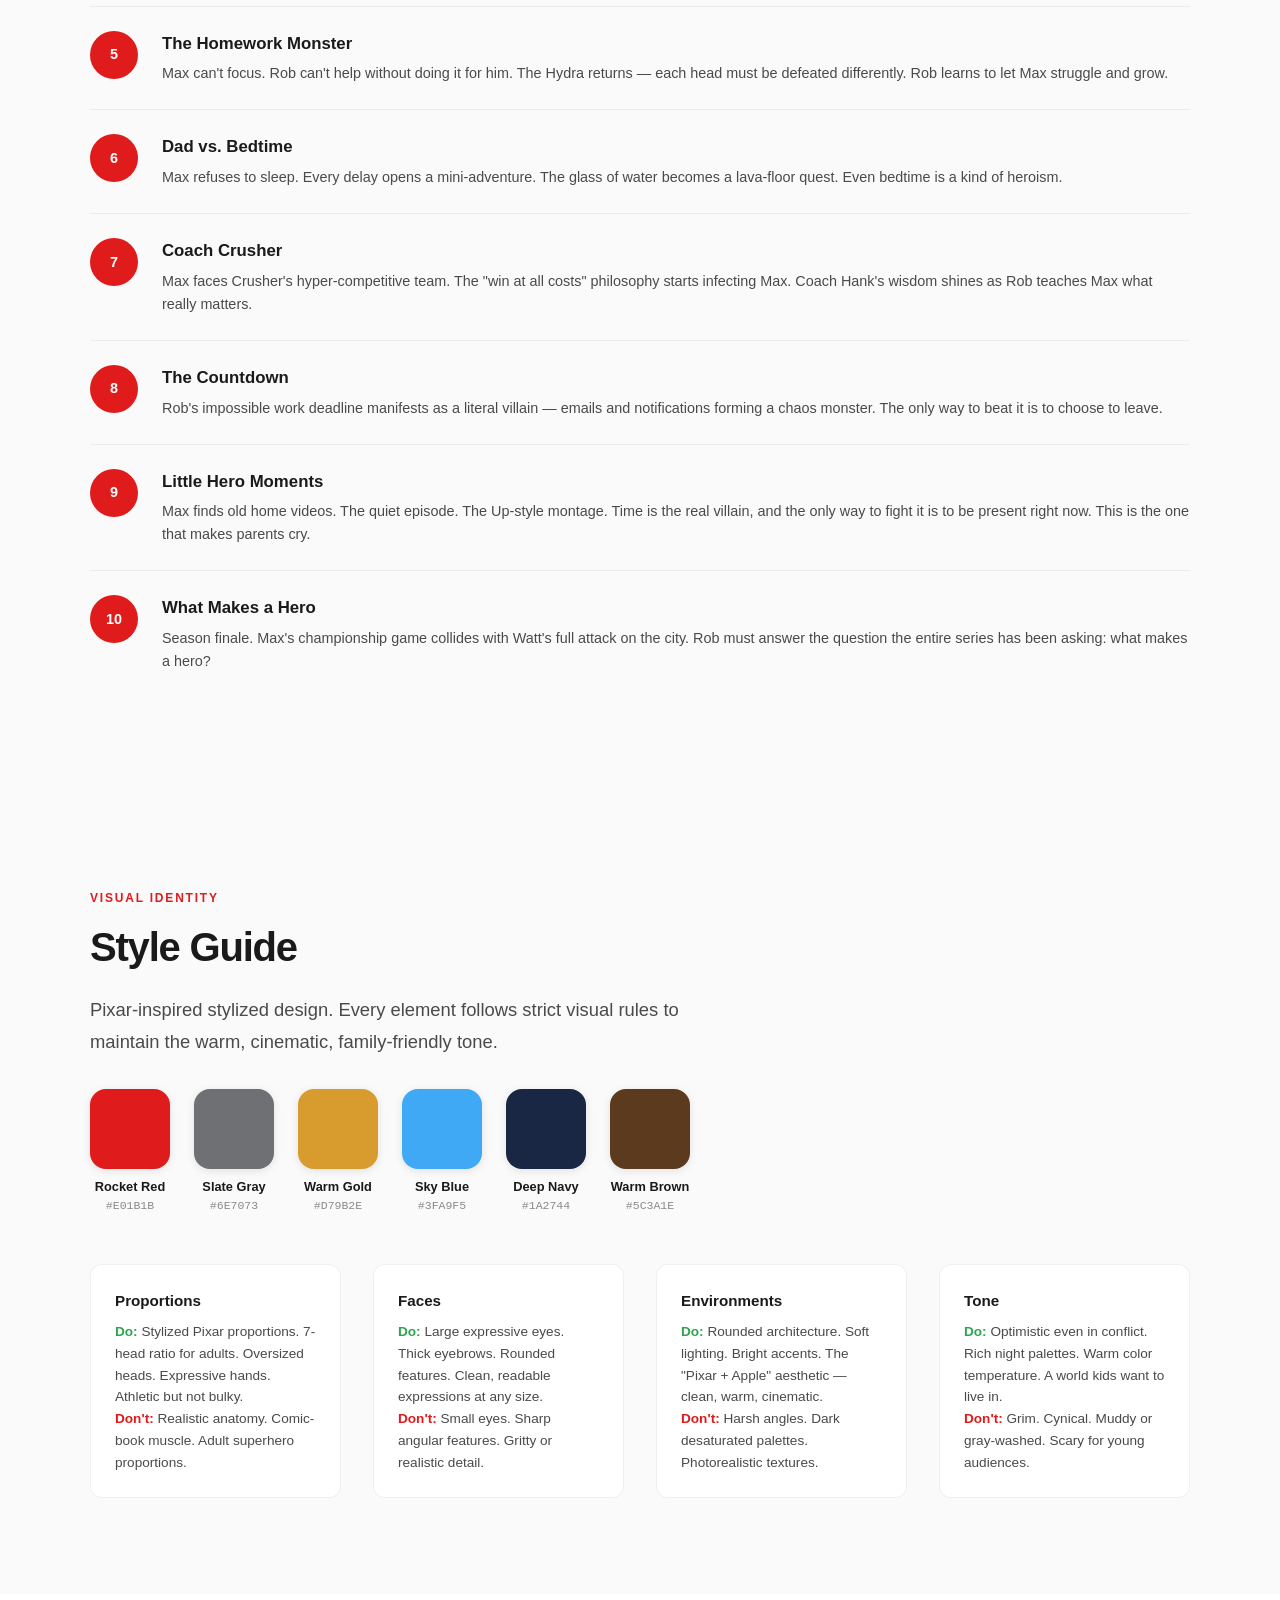
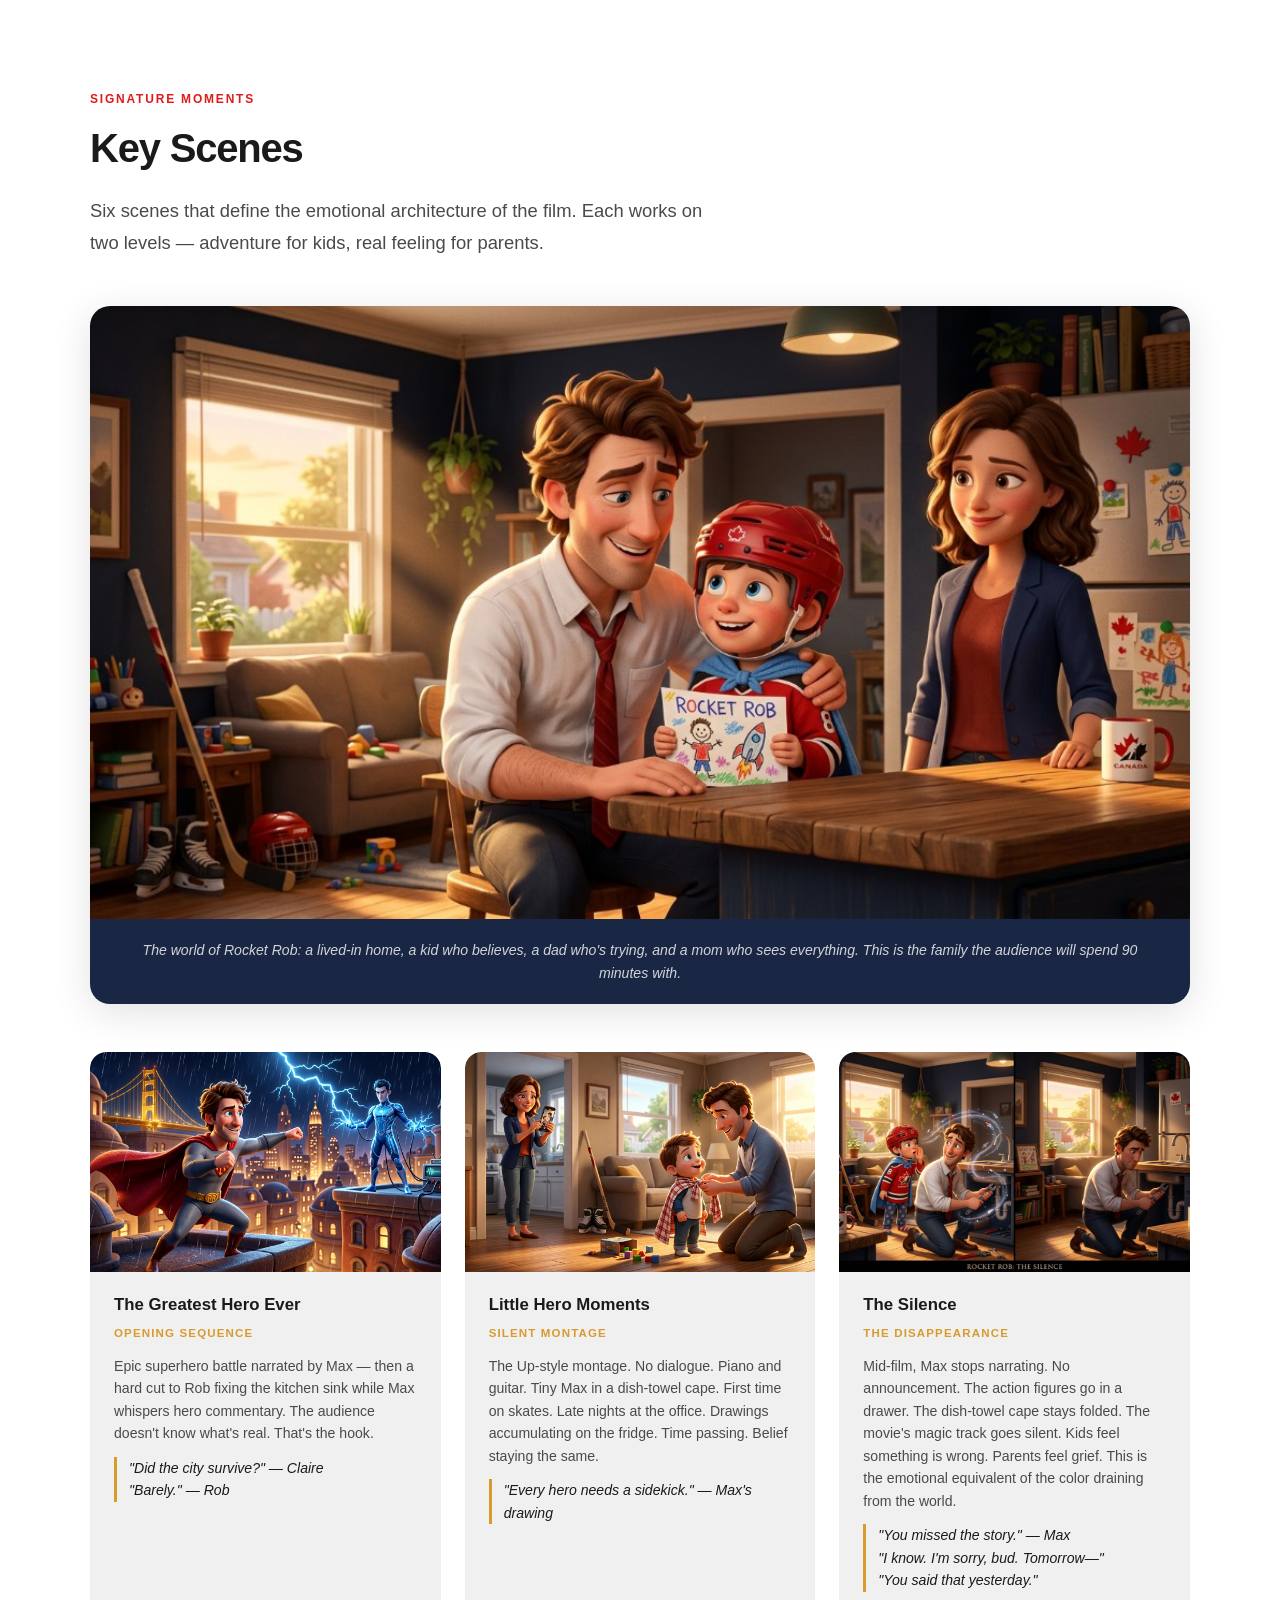
==== commit 454f422f: "Mobile Updates" ====
--- a/docs/index.html
+++ b/docs/index.html
@@ -12,7 +12,10 @@
 <nav id="nav">
   <div class="nav-inner">
     <div class="nav-logo">ROCKET <span>ROB</span></div>
-    <ul class="nav-links">
+    <button class="nav-hamburger" id="hamburger" aria-label="Menu">
+      <span></span><span></span><span></span>
+    </button>
+    <ul class="nav-links" id="nav-links">
       <li><a href="#theme">Theme</a></li>
       <li><a href="#characters">Characters</a></li>
       <li><a href="#gallery">Gallery</a></li>
@@ -715,12 +718,12 @@
 </section>
 
 <!-- Poster Section -->
-<section id="poster" style="padding:5rem 2rem;background:var(--deep-navy);text-align:center;">
-  <div style="max-width:900px;margin:0 auto;">
-    <h2 style="font-size:0.8rem;text-transform:uppercase;letter-spacing:0.2em;color:var(--warm-gold);margin-bottom:0.5rem;">The Poster</h2>
-    <p style="font-size:1.5rem;color:var(--white);font-weight:300;margin-bottom:2.5rem;line-height:1.6;">Every hero needs someone who believes.</p>
-    <img src="assets/poster-master.png" alt="Rocket Rob — Master Movie Poster" style="width:100%;max-width:800px;border-radius:12px;box-shadow:0 20px 60px rgba(0,0,0,0.5);">
-    <p style="margin-top:2rem;font-size:1.1rem;color:rgba(255,255,255,0.6);font-style:italic;line-height:1.8;max-width:600px;margin-left:auto;margin-right:auto;">"Can an ordinary dad still be a hero?"<br>The cape is a dish towel. The rocket is a car. The superpower is belief.<br>And it was always Max's.</p>
+<section id="poster" class="poster-section">
+  <div class="poster-inner">
+    <h2 class="poster-label">The Poster</h2>
+    <p class="poster-tagline">Every hero needs someone who believes.</p>
+    <img src="assets/poster-master.png" alt="Rocket Rob — Master Movie Poster" class="poster-image">
+    <p class="poster-quote">"Can an ordinary dad still be a hero?"<br>The cape is a dish towel. The rocket is a car. The superpower is belief.<br>And it was always Max's.</p>
   </div>
 </section>
 
@@ -736,6 +739,19 @@
   window.addEventListener('scroll', () => {
     nav.classList.toggle('scrolled', window.scrollY > 20);
   });
+
+  const hamburger = document.getElementById('hamburger');
+  const navLinks = document.getElementById('nav-links');
+  hamburger.addEventListener('click', () => {
+    hamburger.classList.toggle('active');
+    navLinks.classList.toggle('open');
+  });
+  navLinks.querySelectorAll('a').forEach(link => {
+    link.addEventListener('click', () => {
+      hamburger.classList.remove('active');
+      navLinks.classList.remove('open');
+    });
+  });
 </script>
 
 </body>
--- a/docs/style.css
+++ b/docs/style.css
@@ -92,6 +92,38 @@
   color: var(--rocket-red);
 }
 
+/* Hamburger button */
+.nav-hamburger {
+  display: none;
+  background: none;
+  border: none;
+  cursor: pointer;
+  padding: 0.5rem;
+  z-index: 110;
+}
+
+.nav-hamburger span {
+  display: block;
+  width: 22px;
+  height: 2px;
+  background: var(--text-dark);
+  margin: 5px 0;
+  border-radius: 2px;
+  transition: transform 0.3s ease, opacity 0.3s ease;
+}
+
+.nav-hamburger.active span:nth-child(1) {
+  transform: rotate(45deg) translate(5px, 5px);
+}
+
+.nav-hamburger.active span:nth-child(2) {
+  opacity: 0;
+}
+
+.nav-hamburger.active span:nth-child(3) {
+  transform: rotate(-45deg) translate(5px, -5px);
+}
+
 /* Sections */
 
 section {
@@ -1301,9 +1333,95 @@
   }
 }
 
+/* Poster Section */
+
+.poster-section {
+  padding: 5rem 2rem;
+  background: var(--deep-navy);
+  text-align: center;
+}
+
+.poster-inner {
+  max-width: 900px;
+  margin: 0 auto;
+}
+
+.poster-label {
+  font-size: 0.8rem;
+  text-transform: uppercase;
+  letter-spacing: 0.2em;
+  color: var(--warm-gold);
+  margin-bottom: 0.5rem;
+}
+
+.poster-tagline {
+  font-size: 1.5rem;
+  color: var(--white);
+  font-weight: 300;
+  margin-bottom: 2.5rem;
+  line-height: 1.6;
+}
+
+.poster-image {
+  width: 100%;
+  max-width: 800px;
+  border-radius: 12px;
+  box-shadow: 0 20px 60px rgba(0, 0, 0, 0.5);
+}
+
+.poster-quote {
+  margin-top: 2rem;
+  font-size: 1.1rem;
+  color: rgba(255, 255, 255, 0.6);
+  font-style: italic;
+  line-height: 1.8;
+  max-width: 600px;
+  margin-left: auto;
+  margin-right: auto;
+}
+
 /* Responsive */
 
 @media (max-width: 768px) {
+  .nav-hamburger {
+    display: block;
+  }
+
+  .nav-links {
+    display: none;
+    position: fixed;
+    top: 64px;
+    left: 0;
+    right: 0;
+    bottom: 0;
+    background: rgba(255, 255, 255, 0.98);
+    backdrop-filter: blur(20px);
+    -webkit-backdrop-filter: blur(20px);
+    flex-direction: column;
+    align-items: center;
+    justify-content: flex-start;
+    padding: 2rem 1.5rem;
+    gap: 0;
+    overflow-y: auto;
+    z-index: 100;
+  }
+
+  .nav-links.open {
+    display: flex;
+  }
+
+  .nav-links li {
+    width: 100%;
+    text-align: center;
+    border-bottom: 1px solid rgba(0, 0, 0, 0.06);
+  }
+
+  .nav-links a {
+    display: block;
+    padding: 1rem 0;
+    font-size: 1rem;
+  }
+
   .hero h1 {
     font-size: 2.8rem;
   }
@@ -1318,10 +1436,6 @@
 
   .theme-quote {
     font-size: 1.5rem;
-  }
-
-  .nav-links {
-    display: none;
   }
 
   .story-beat {
@@ -1337,12 +1451,57 @@
     padding: 4rem 1.5rem;
   }
 
+  .character-grid {
+    grid-template-columns: 1fr;
+  }
+
+  .gallery-grid {
+    grid-template-columns: 1fr;
+  }
+
+  .scenes-grid {
+    grid-template-columns: 1fr;
+  }
+
+  .villain-grid {
+    grid-template-columns: 1fr;
+  }
+
+  .style-rules {
+    grid-template-columns: 1fr;
+  }
+
+  .why-now-grid {
+    grid-template-columns: 1fr;
+  }
+
   .constellation-grid {
     grid-template-columns: repeat(2, 1fr);
   }
 
   .node--power {
     grid-column: 1 / -1;
+  }
+
+  .scene-card--with-image img {
+    height: 180px;
+  }
+
+  .character-card img {
+    height: 220px;
+  }
+
+  .poster-section {
+    padding: 3rem 1.5rem;
+  }
+
+  .poster-tagline {
+    font-size: 1.2rem;
+    margin-bottom: 1.5rem;
+  }
+
+  .poster-quote {
+    font-size: 0.95rem;
   }
 }
 
@@ -1351,7 +1510,55 @@
     font-size: 2.2rem;
   }
 
+  .hero-tagline {
+    font-size: 1rem;
+  }
+
+  .theme-quote {
+    font-size: 1.3rem;
+  }
+
+  .hero-meta {
+    gap: 1rem;
+  }
+
+  .hero-meta-item .value {
+    font-size: 0.85rem;
+  }
+
+  .constellation-grid {
+    grid-template-columns: 1fr;
+  }
+
+  .node--power {
+    grid-column: auto;
+  }
+
   .color-swatches {
     justify-content: center;
   }
-}
+
+  .scene-featured-caption {
+    padding: 1rem 1.25rem;
+    font-size: 0.82rem;
+  }
+
+  .episode-item {
+    grid-template-columns: 2.5rem 1fr;
+    gap: 1rem;
+  }
+
+  .episode-number {
+    width: 2.5rem;
+    height: 2.5rem;
+    font-size: 0.8rem;
+  }
+
+  .poster-tagline {
+    font-size: 1.05rem;
+  }
+
+  .poster-quote {
+    font-size: 0.88rem;
+  }
+}
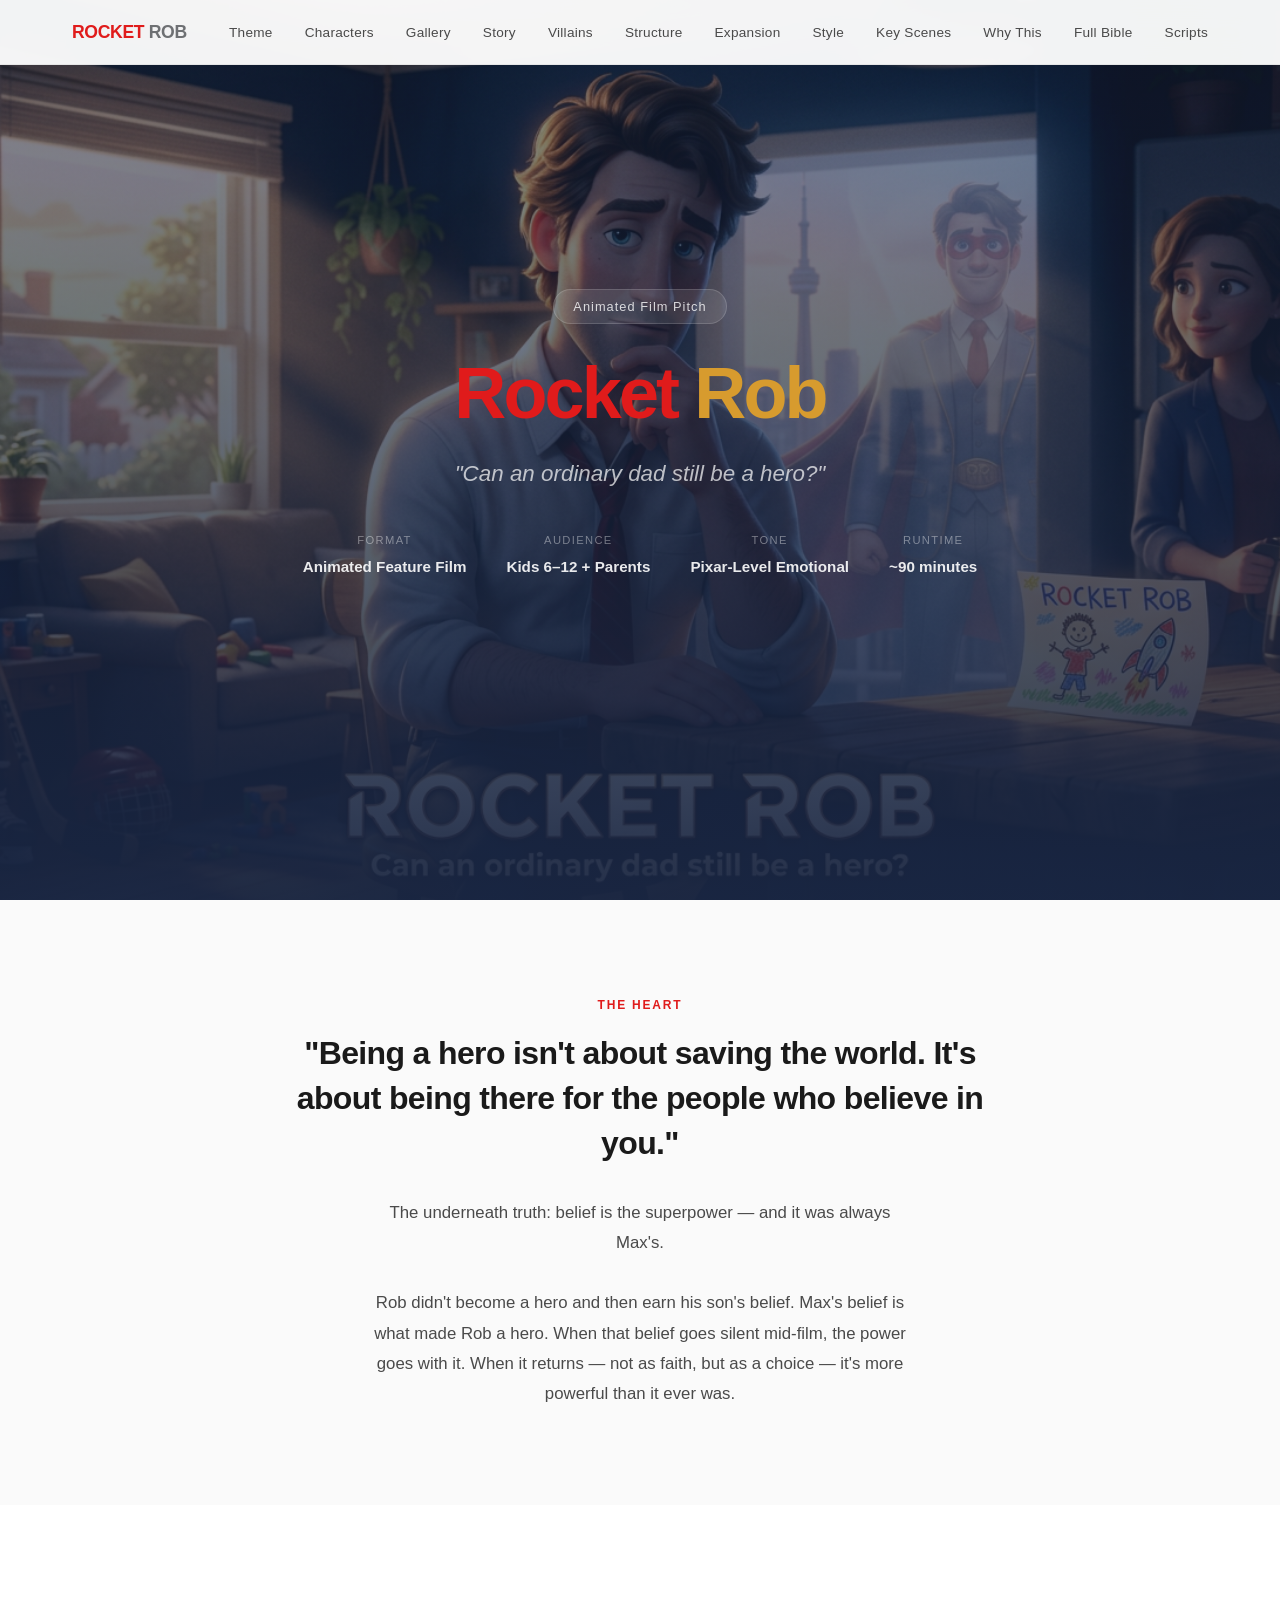
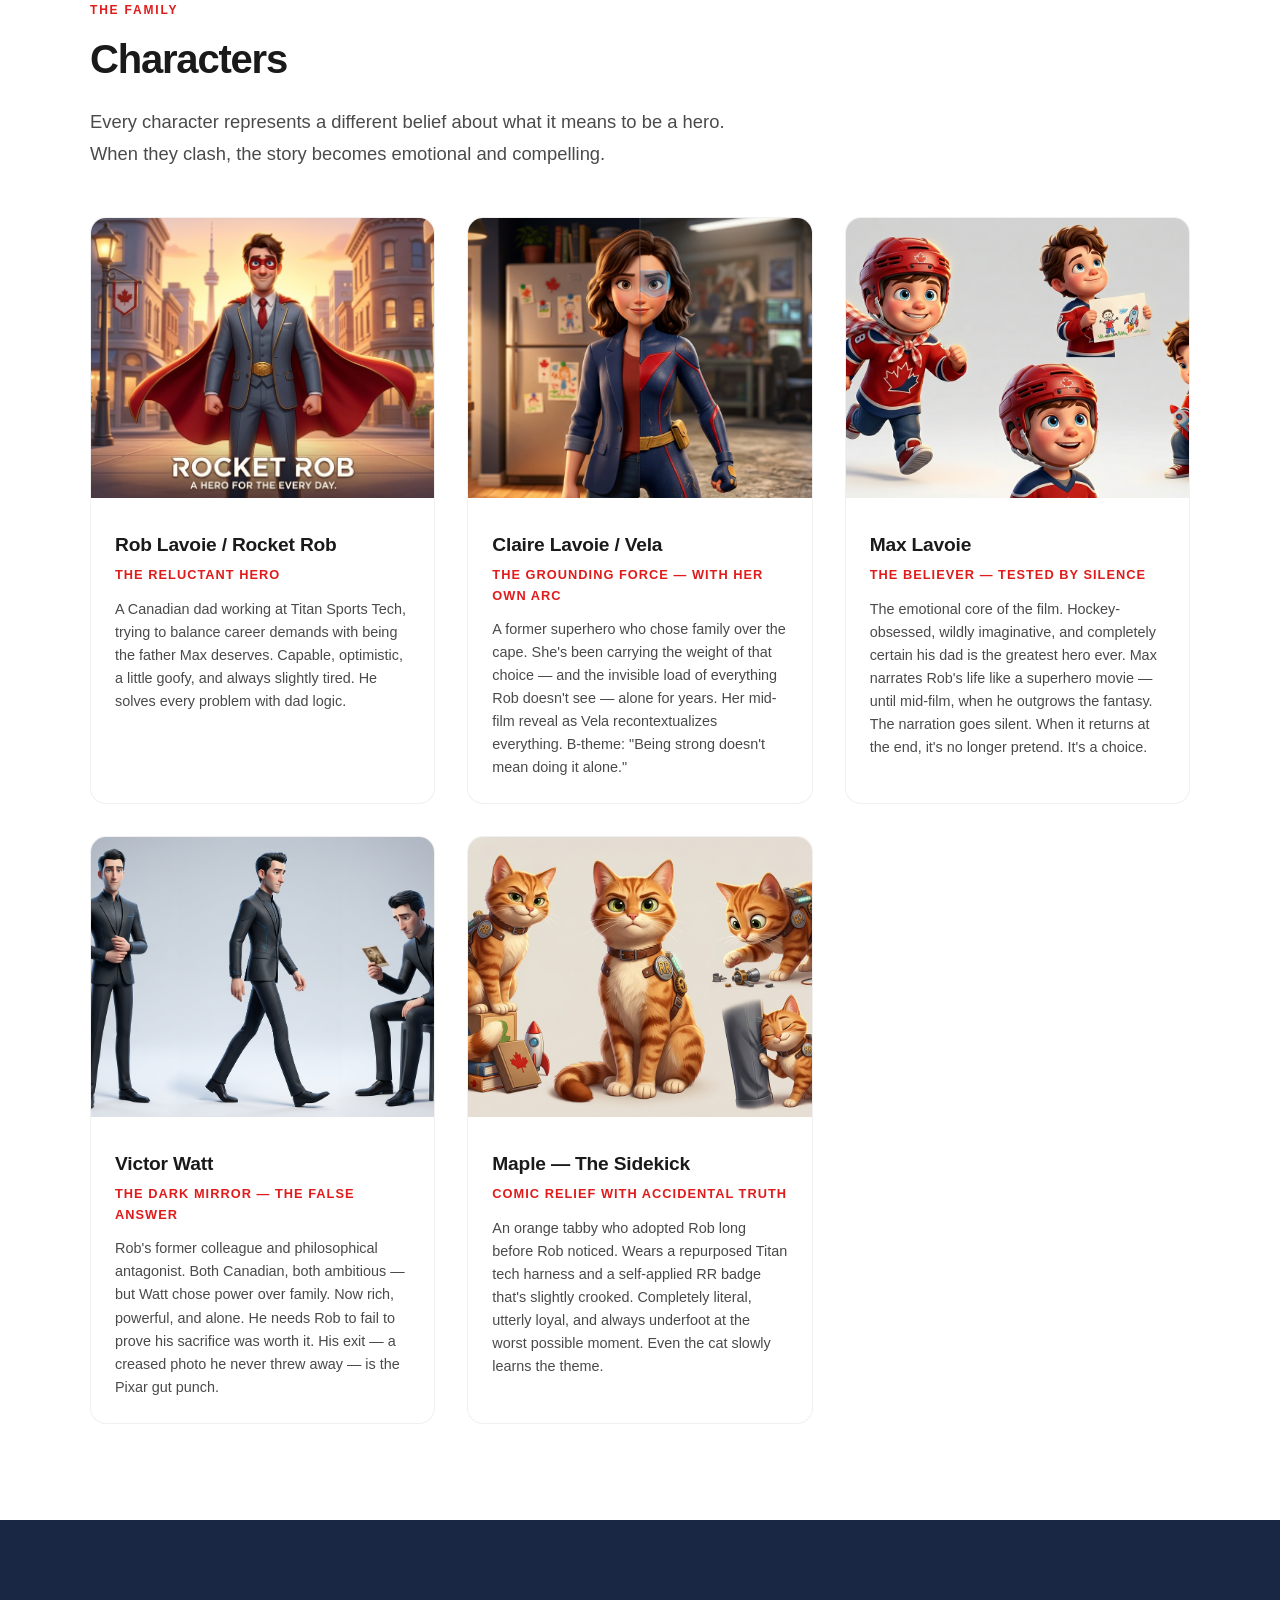
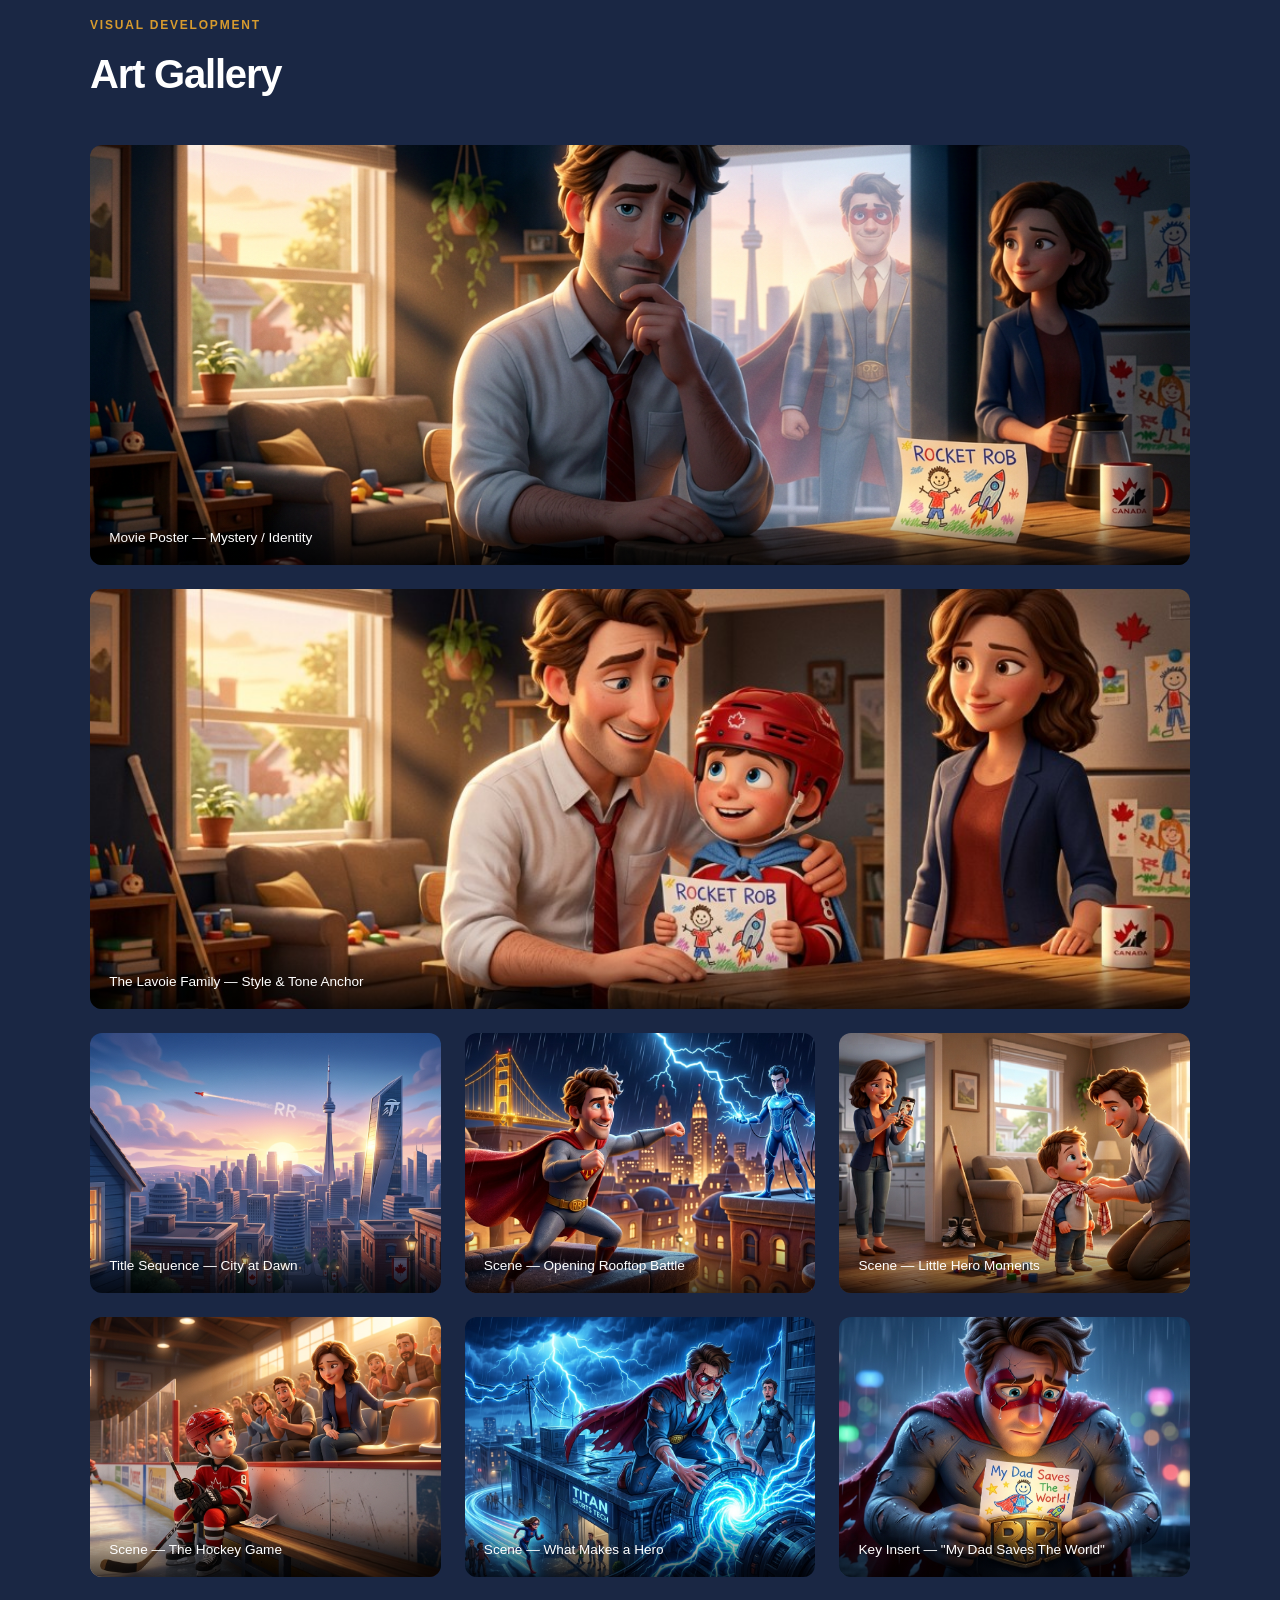
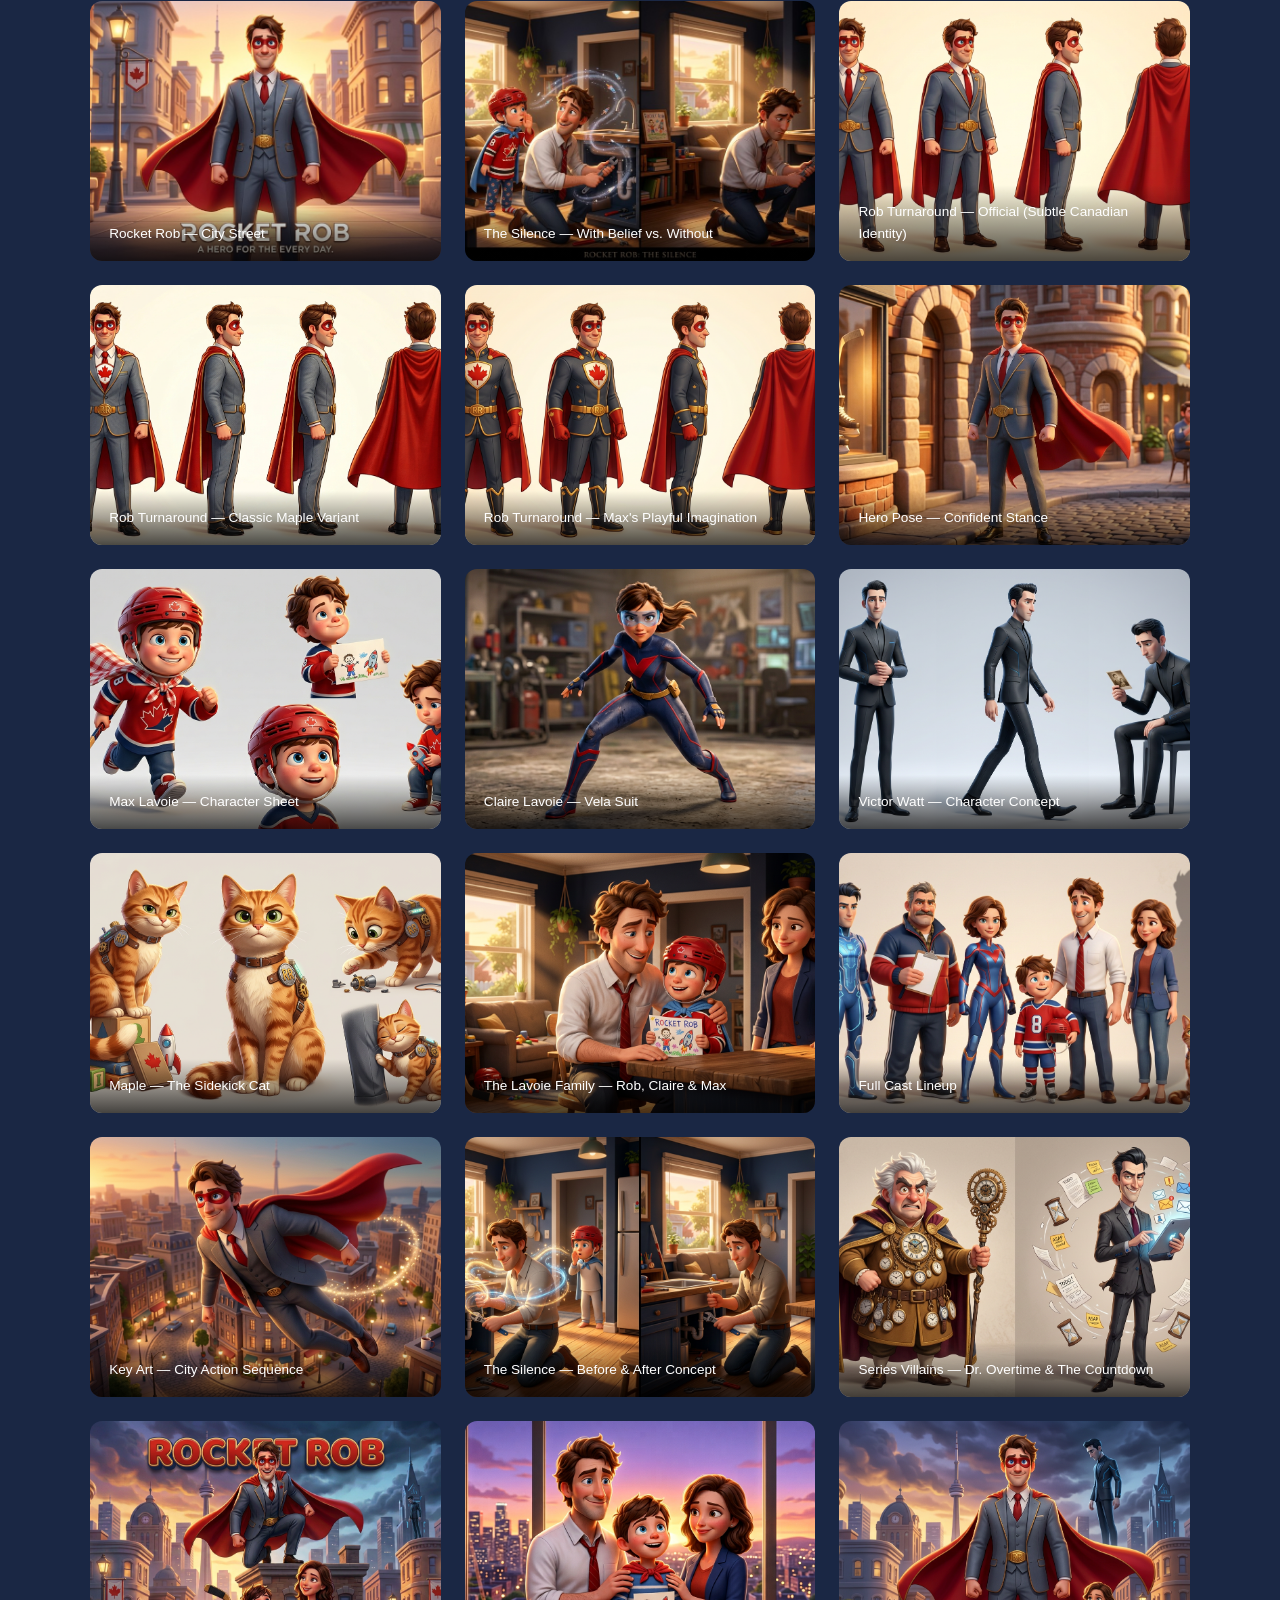
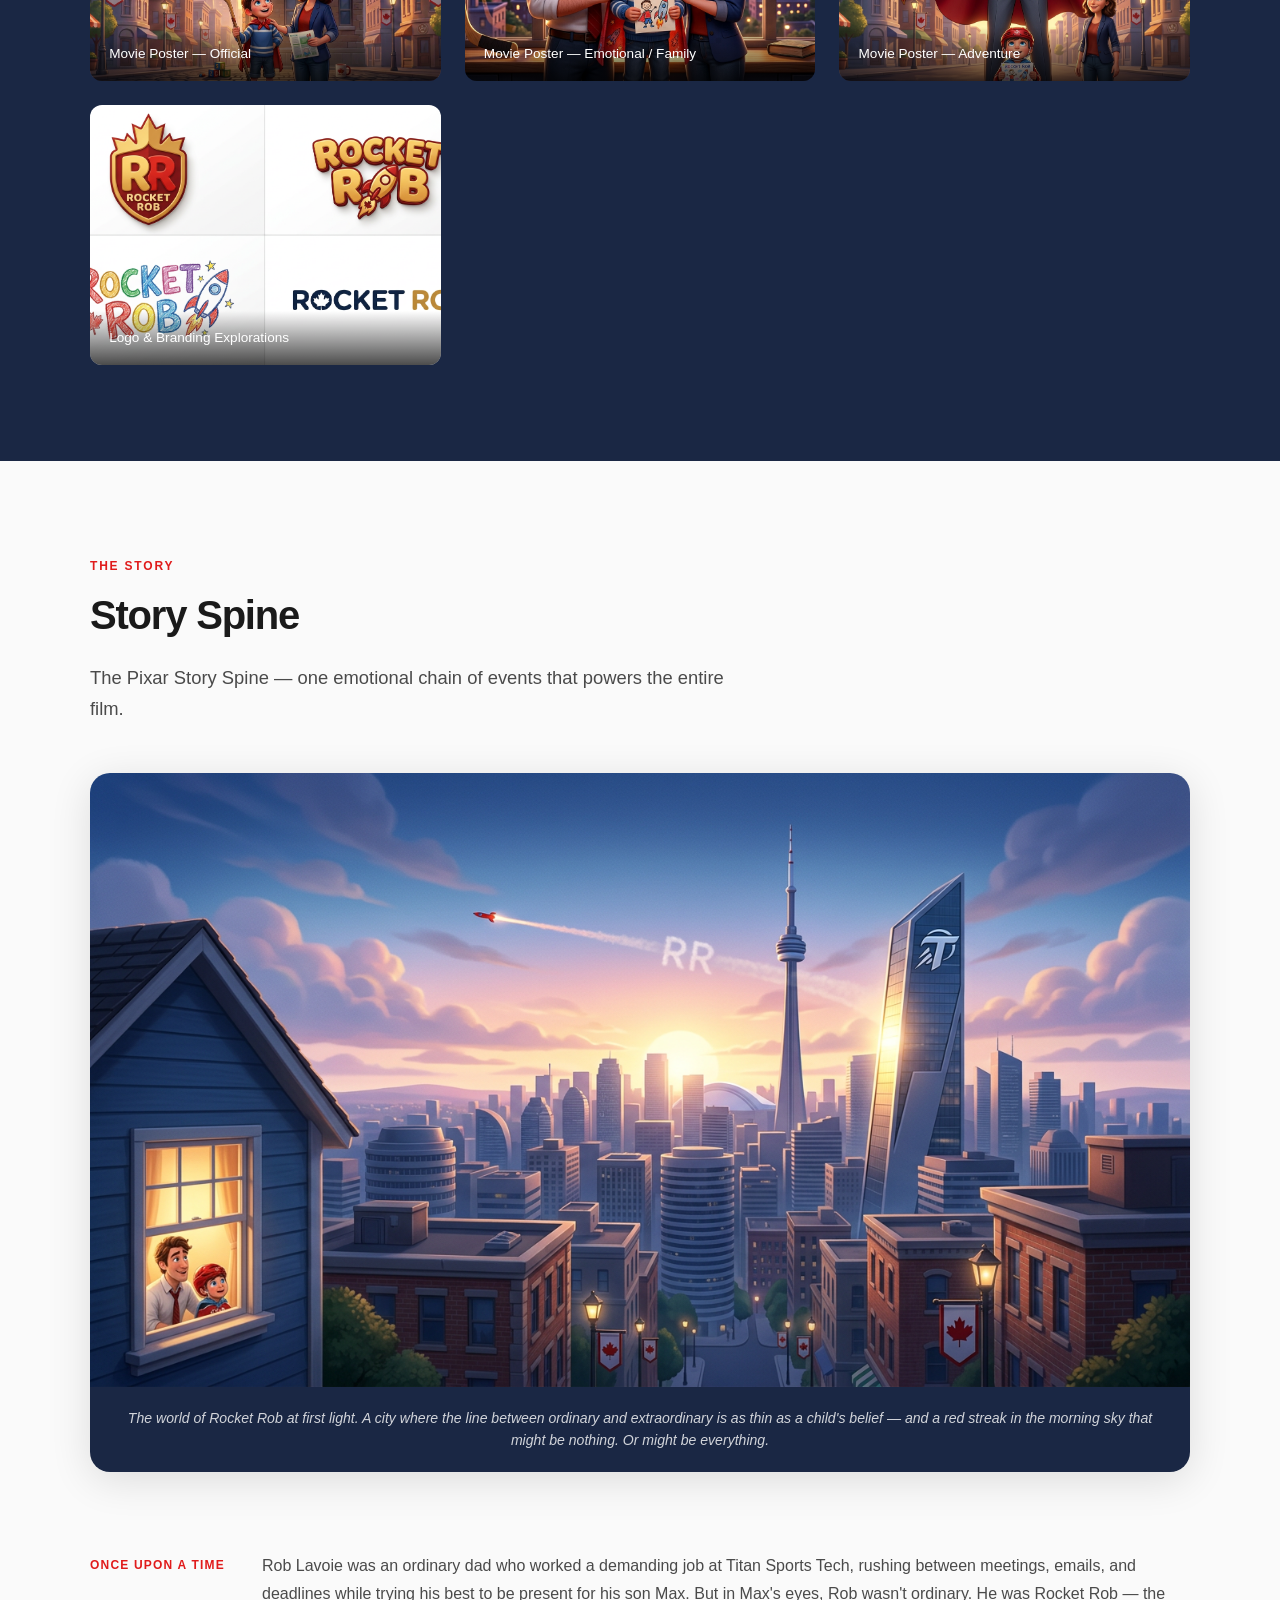
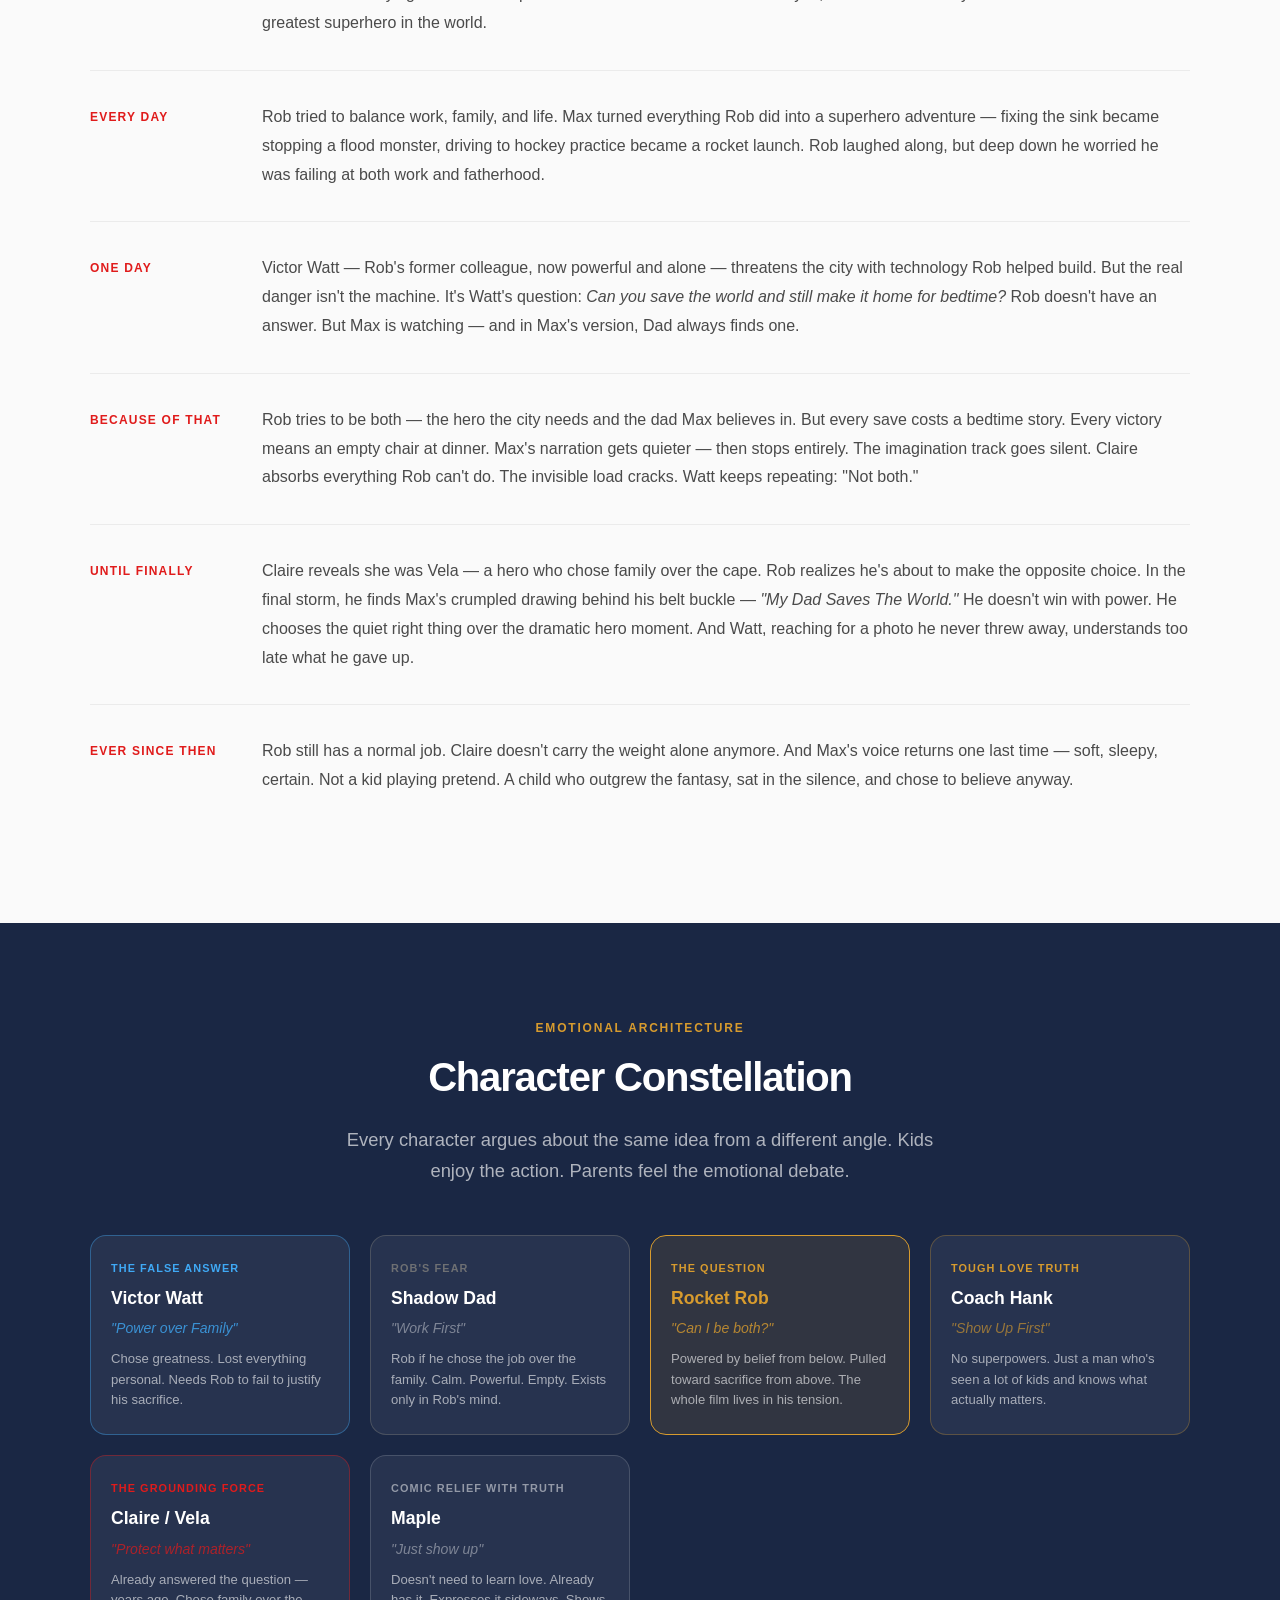
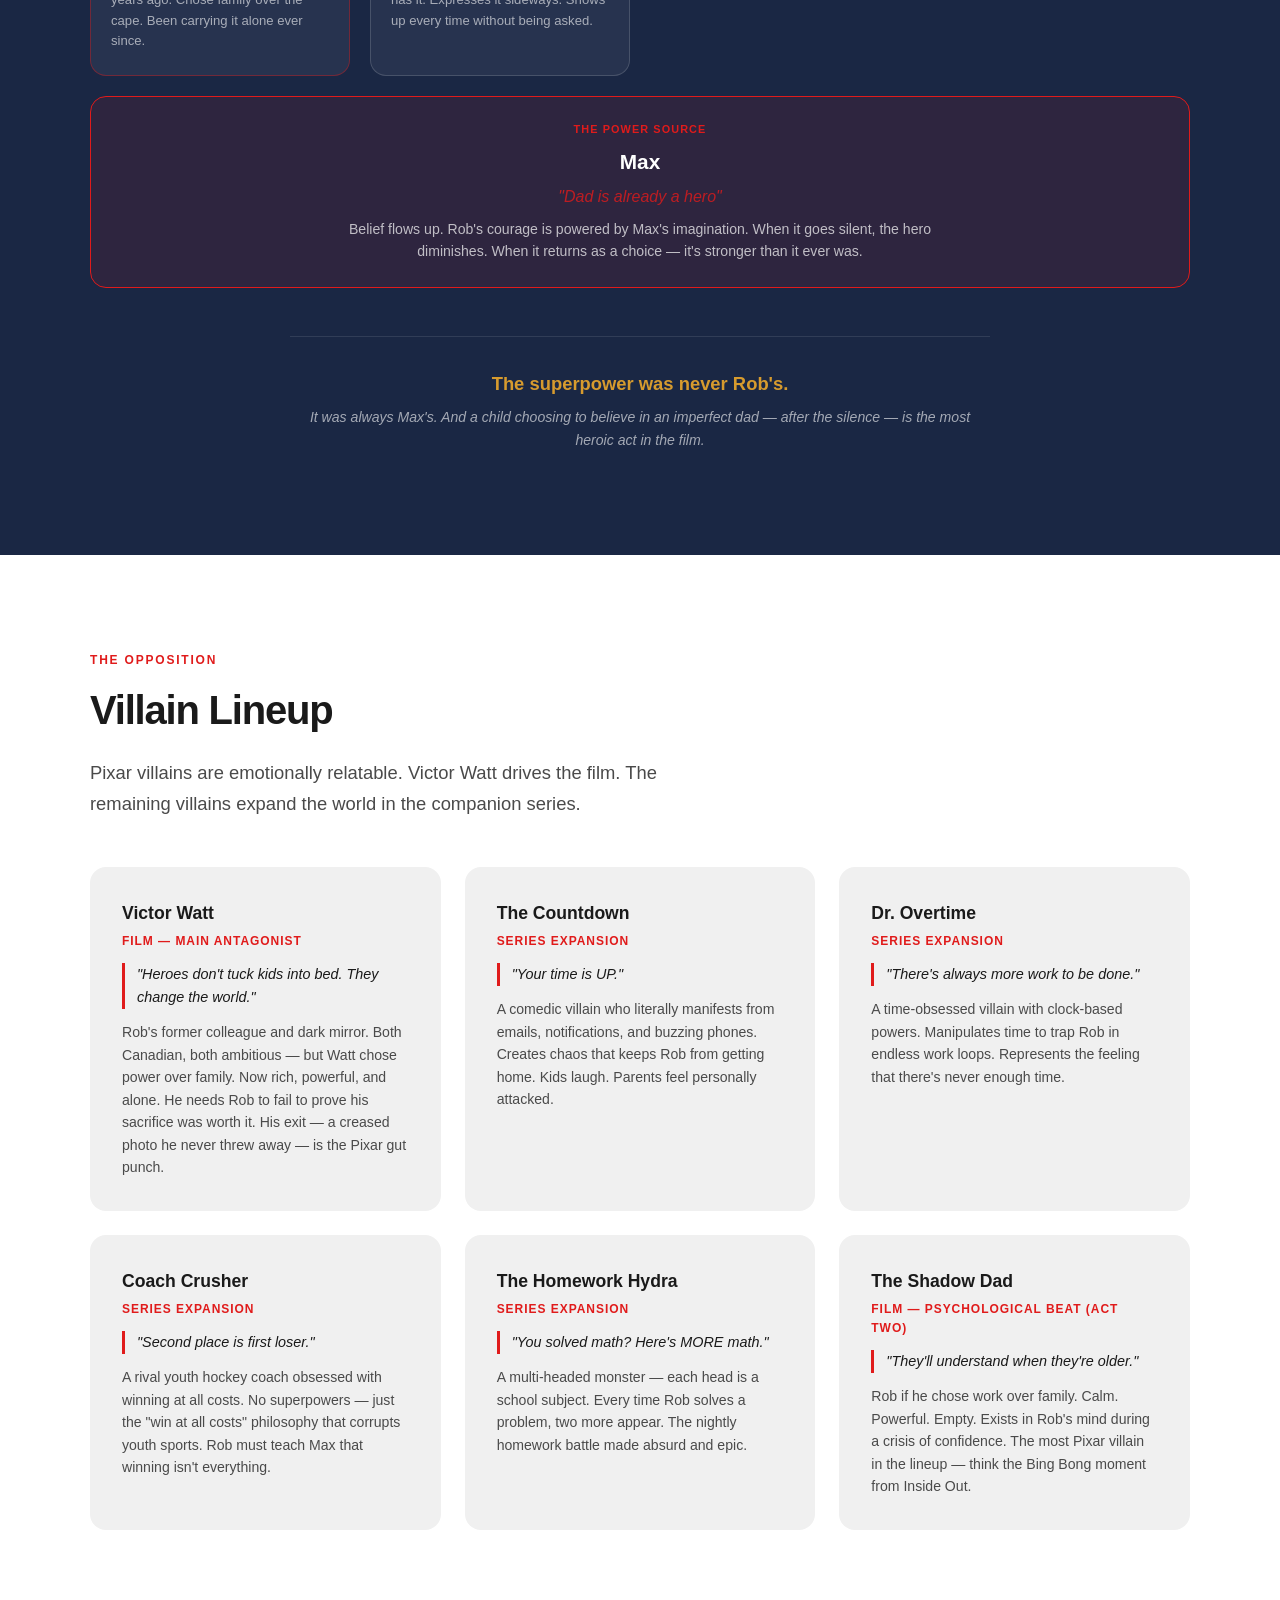
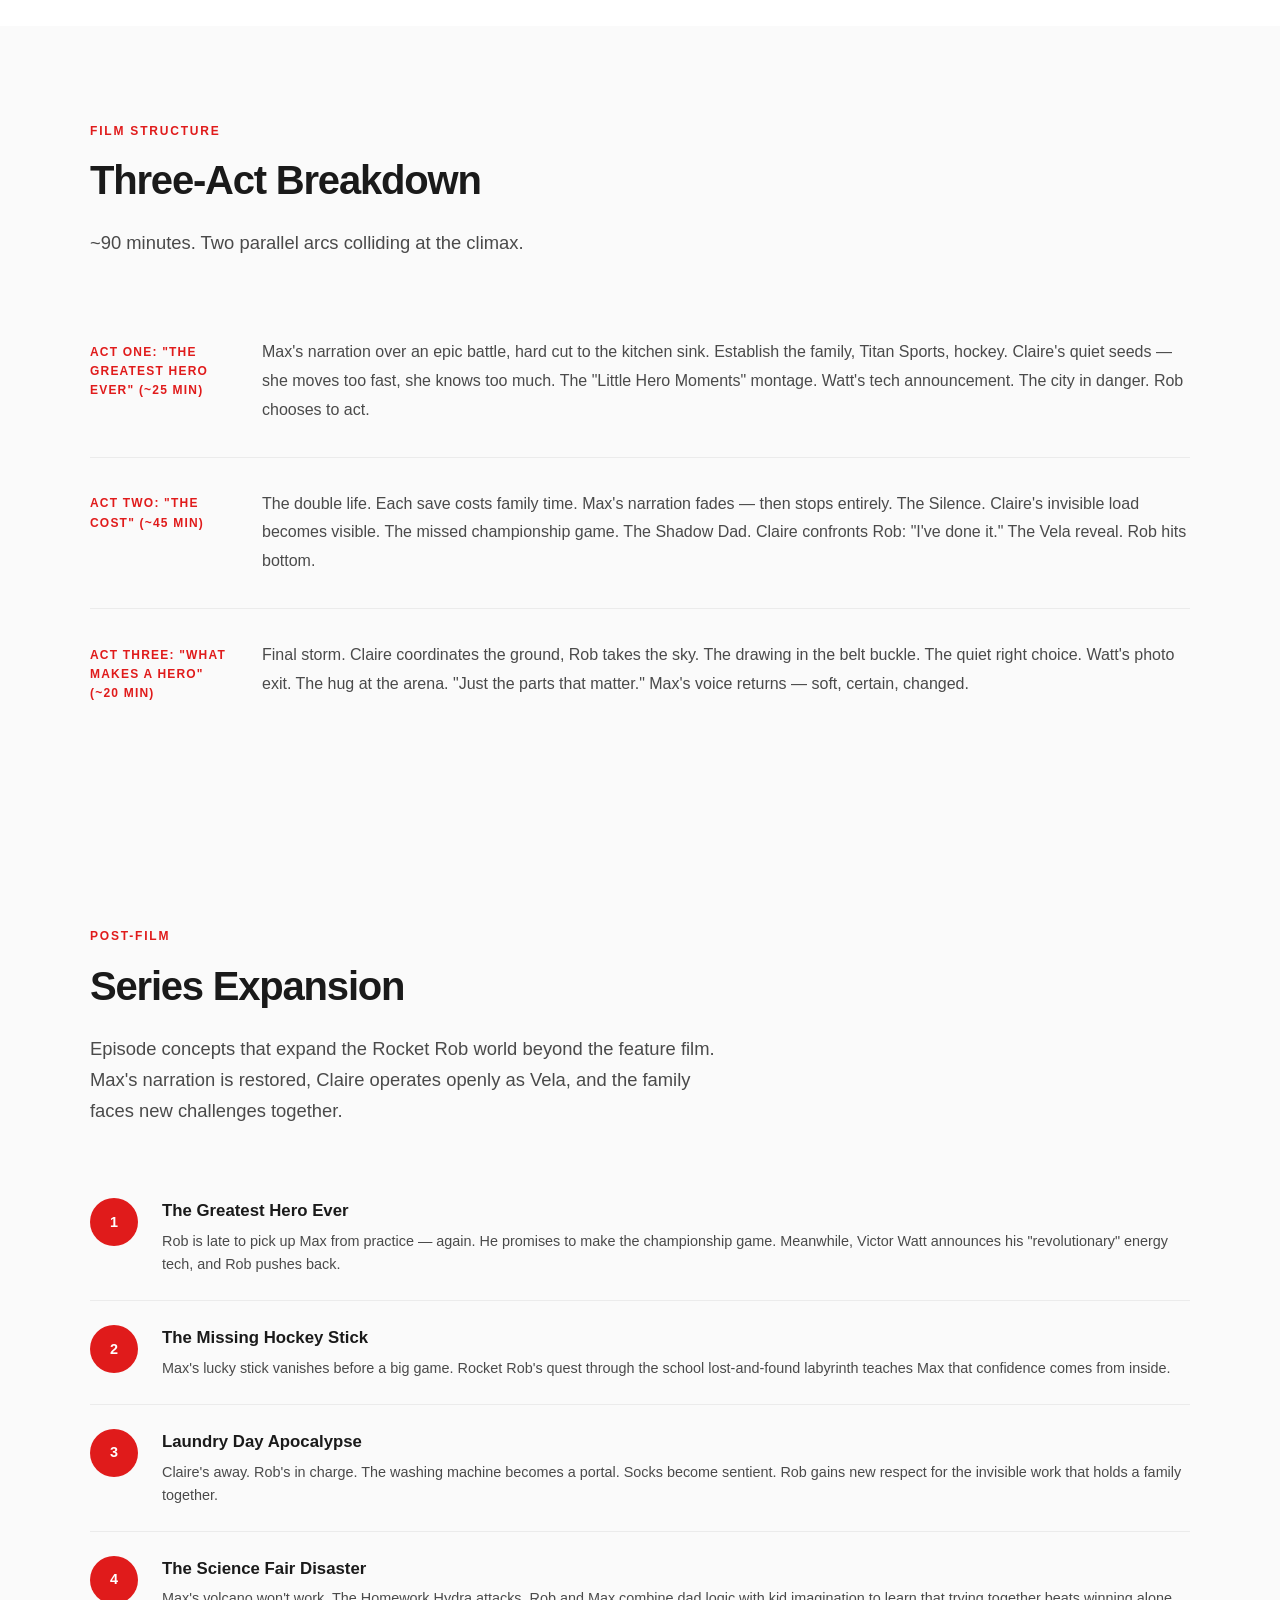
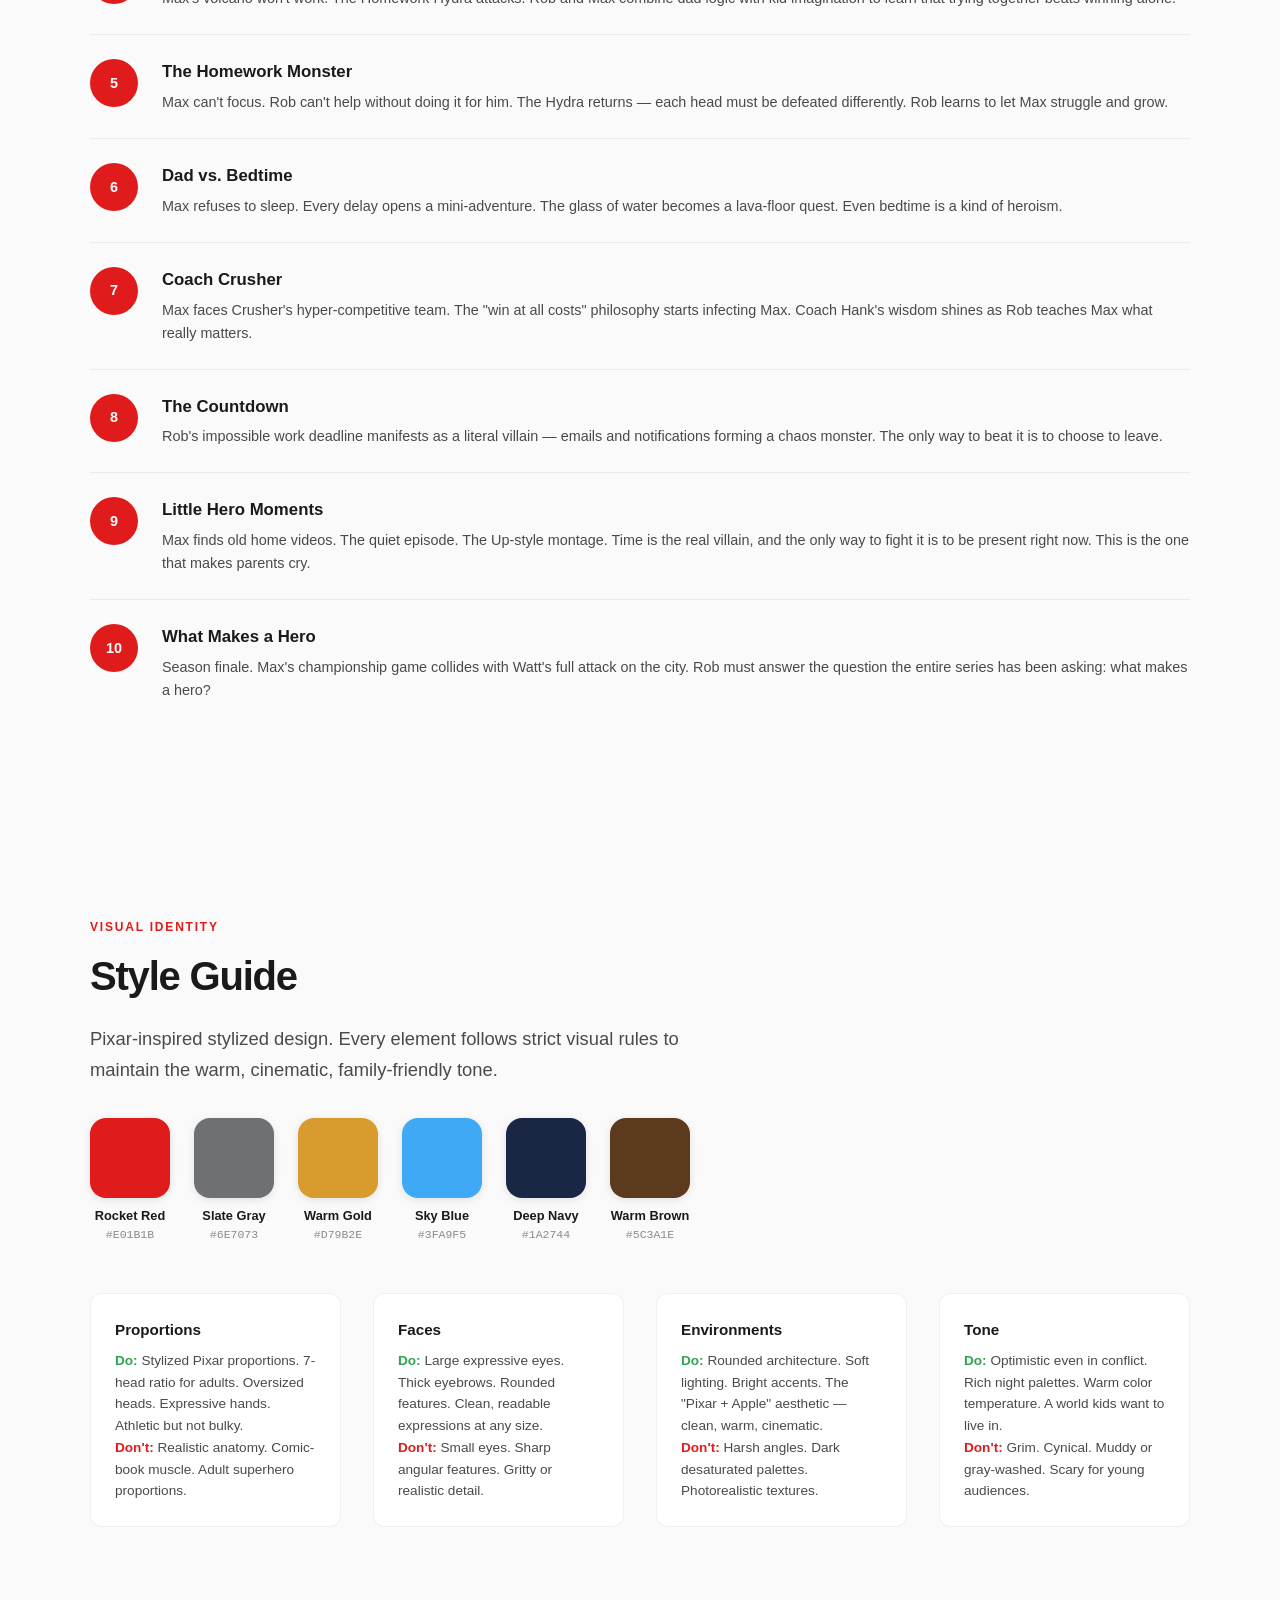
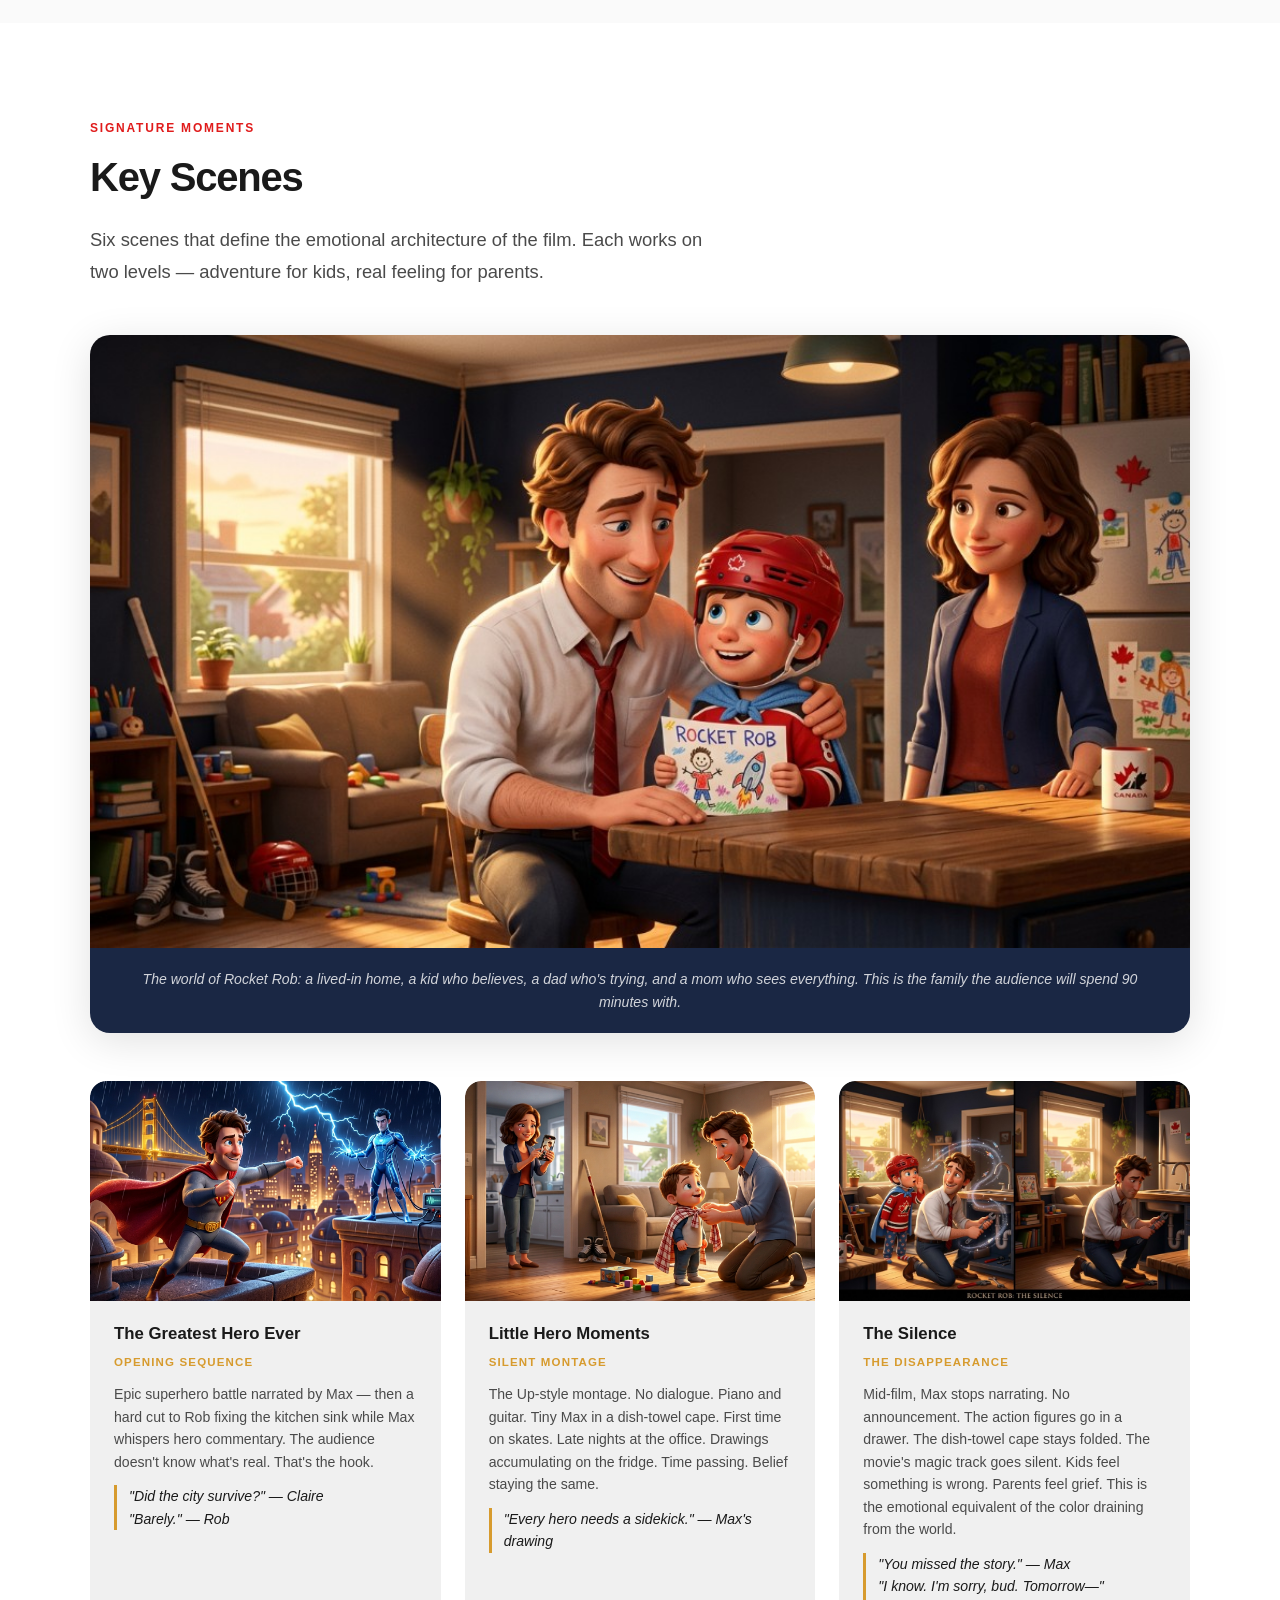
==== commit 3d9cc299: "Story change" ====
--- a/docs/index.html
+++ b/docs/index.html
@@ -270,15 +270,15 @@
       </div>
       <div class="story-beat">
         <div class="beat-label">One day</div>
-        <div class="beat-text">Rob's former colleague Victor Watt unveils a revolutionary energy technology — but with a darker plan. He believes the world needs heroes who sacrifice everything, including family. When Rob refuses to help, Watt turns his invention into a weapon. Rob must decide: be the hero Max believes in, or stay the safe, ordinary dad he thinks he is.</div>
+        <div class="beat-text">Victor Watt — Rob's former colleague, now powerful and alone — threatens the city with technology Rob helped build. But the real danger isn't the machine. It's Watt's question: <em>Can you save the world and still make it home for bedtime?</em> Rob doesn't have an answer. But Max is watching — and in Max's version, Dad always finds one.</div>
       </div>
       <div class="story-beat">
         <div class="beat-label">Because of that</div>
-        <div class="beat-text">Rob begins secretly trying to stop Watt while still showing up for Max. But every heroic moment costs him. Max's narration gets quieter — then stops entirely. The imagination track goes silent. Claire absorbs everything Rob can't do. The invisible load cracks. Watt keeps repeating: "Not both."</div>
+        <div class="beat-text">Rob tries to be both — the hero the city needs and the dad Max believes in. But every save costs a bedtime story. Every victory means an empty chair at dinner. Max's narration gets quieter — then stops entirely. The imagination track goes silent. Claire absorbs everything Rob can't do. The invisible load cracks. Watt keeps repeating: "Not both."</div>
       </div>
       <div class="story-beat">
         <div class="beat-label">Until finally</div>
-        <div class="beat-text">Claire reveals she was Vela — a hero who chose family over the cape. Rob realizes he's about to make the opposite choice. Together, they face Watt. Rob finds Max's drawing in his belt buckle. He understands: Max believed because he showed up. He defeats Watt by choosing the quiet right thing over the dramatic hero moment.</div>
+        <div class="beat-text">Claire reveals she was Vela — a hero who chose family over the cape. Rob realizes he's about to make the opposite choice. In the final storm, he finds Max's crumpled drawing behind his belt buckle — <em>"My Dad Saves The World."</em> He doesn't win with power. He chooses the quiet right thing over the dramatic hero moment. And Watt, reaching for a photo he never threw away, understands too late what he gave up.</div>
       </div>
       <div class="story-beat">
         <div class="beat-label">Ever since then</div>
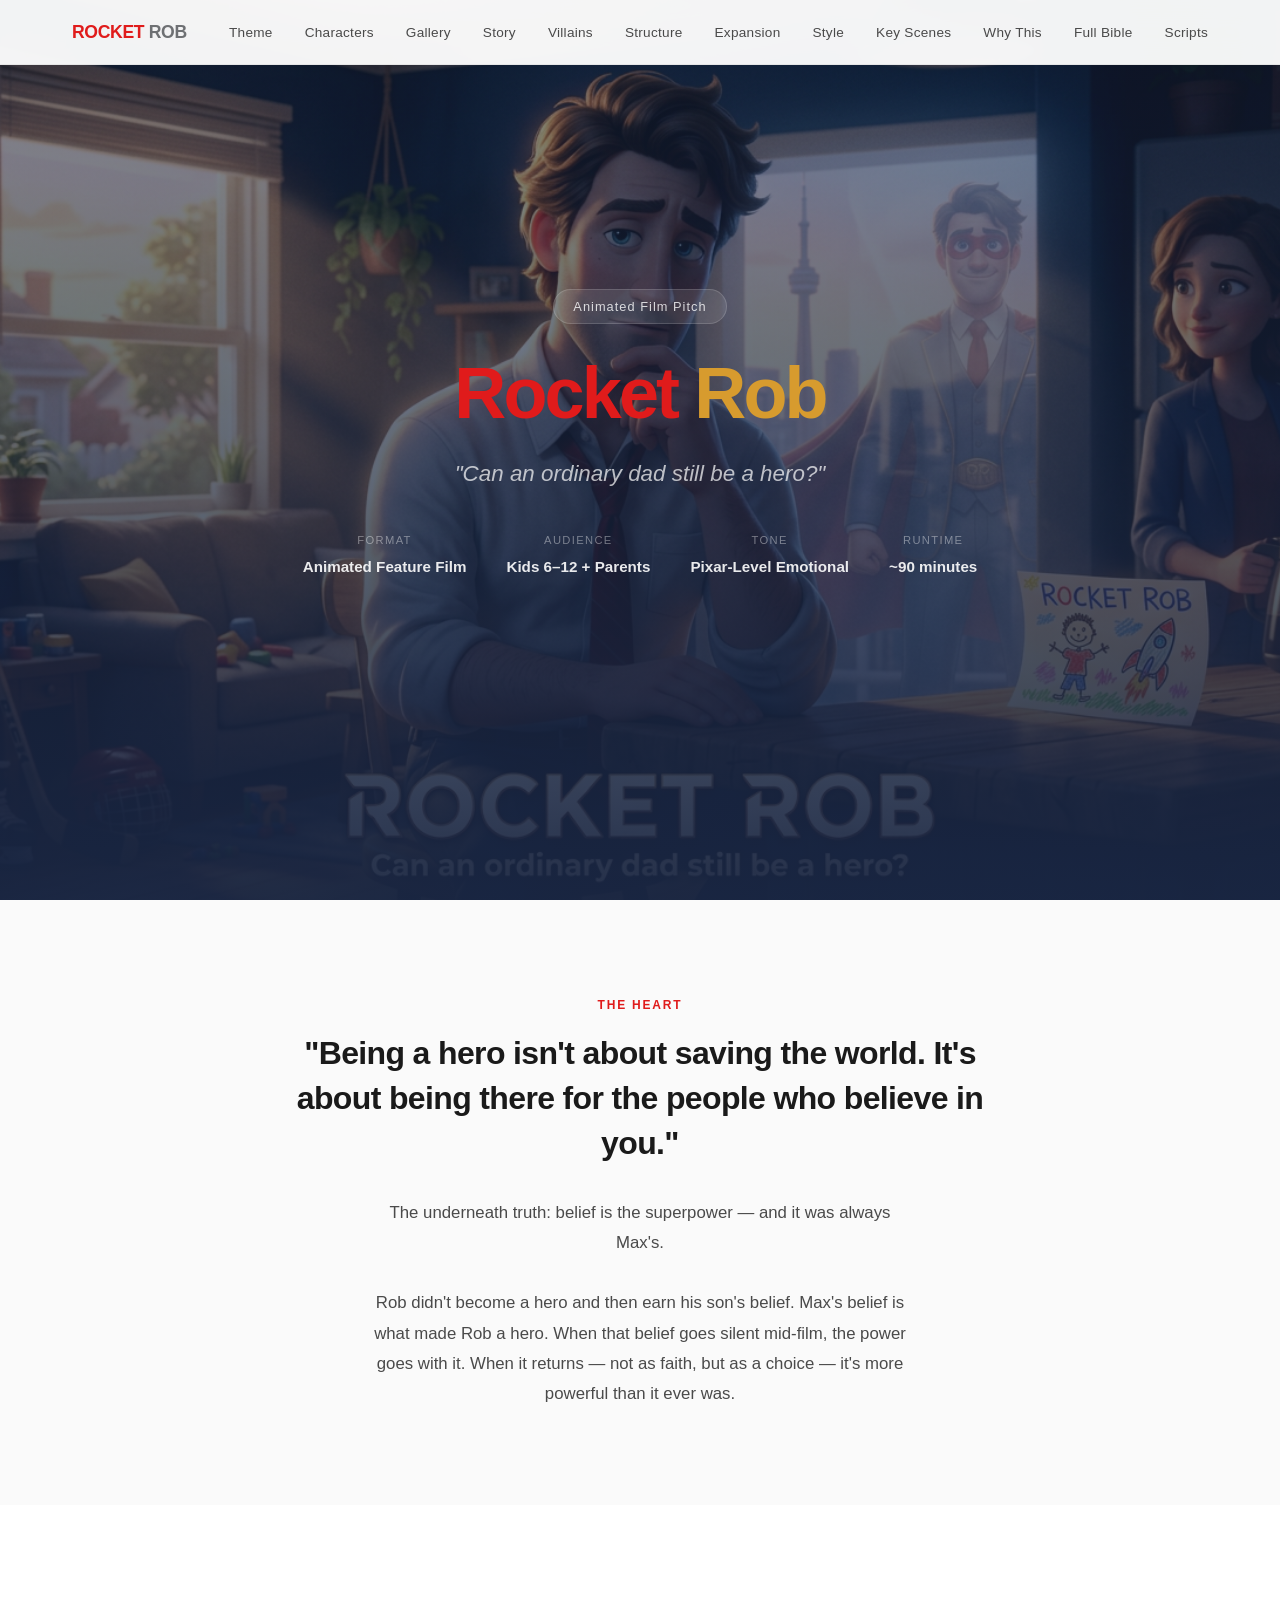
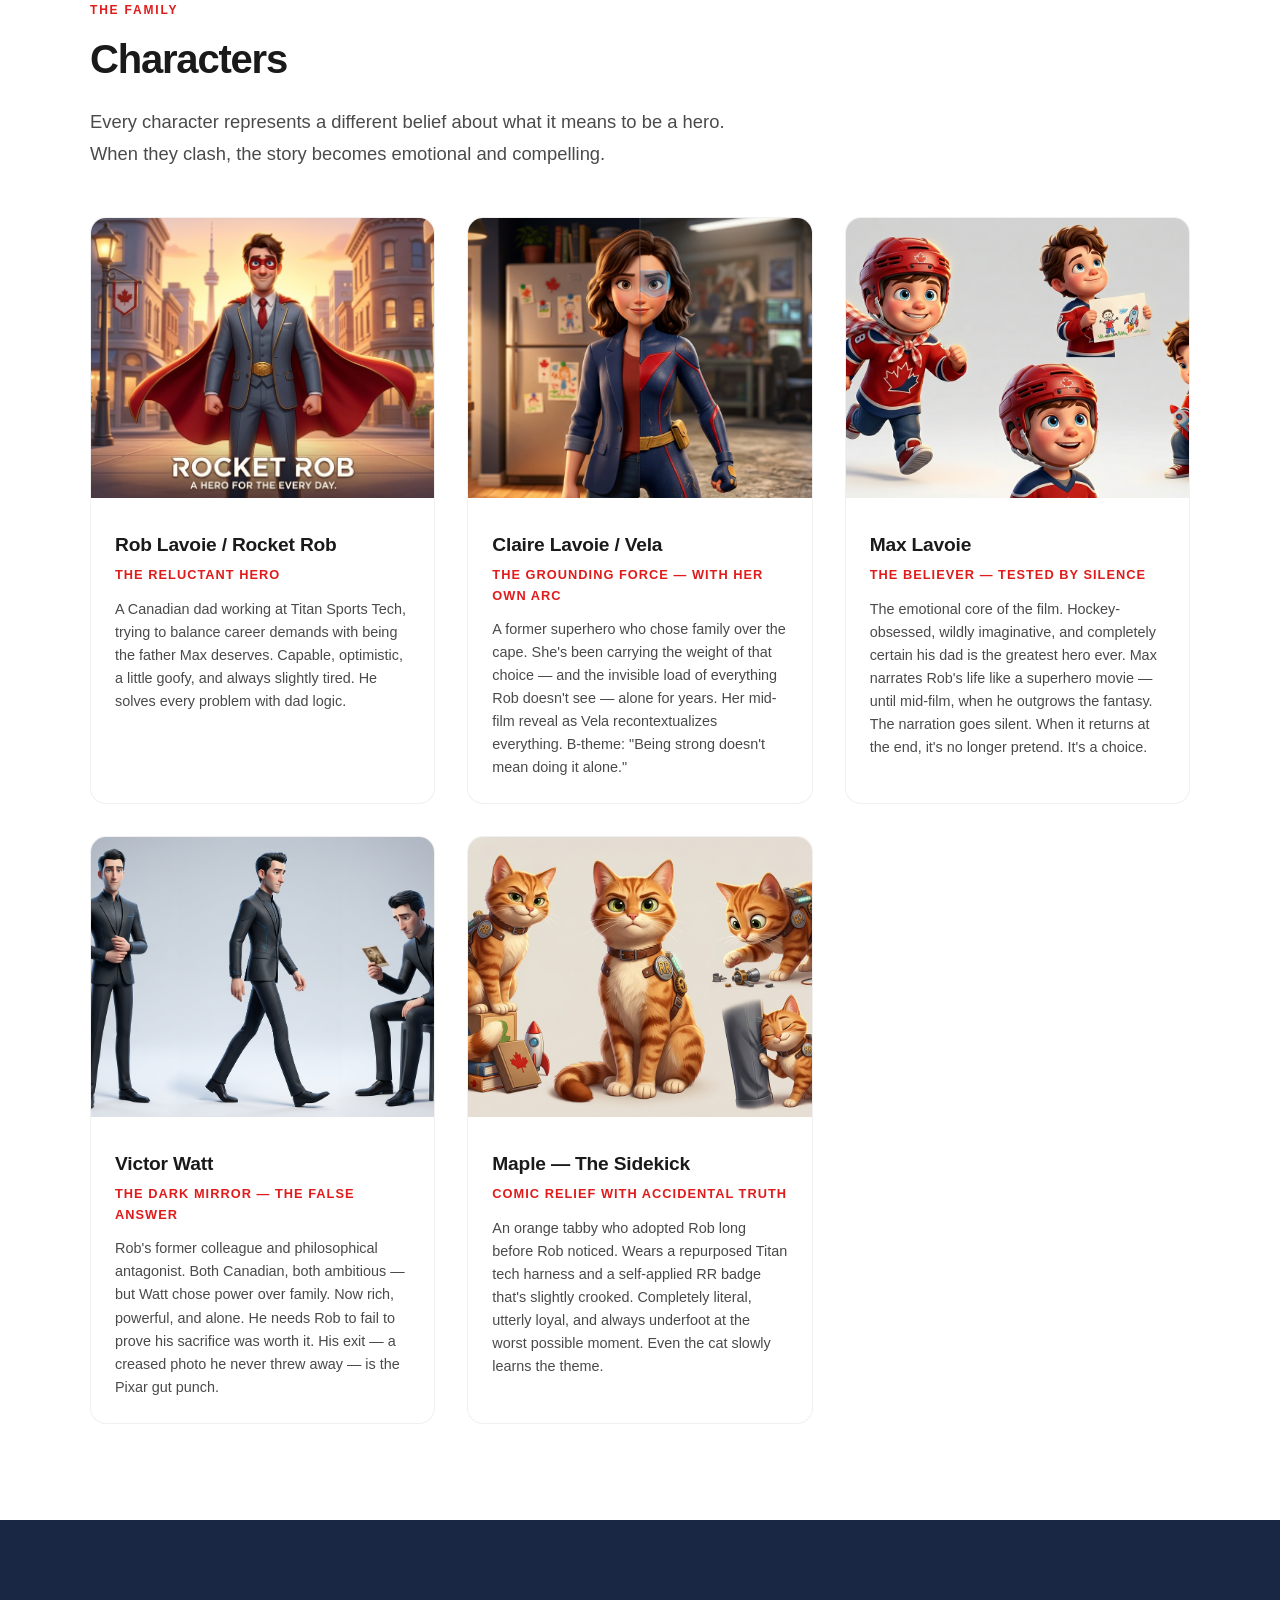
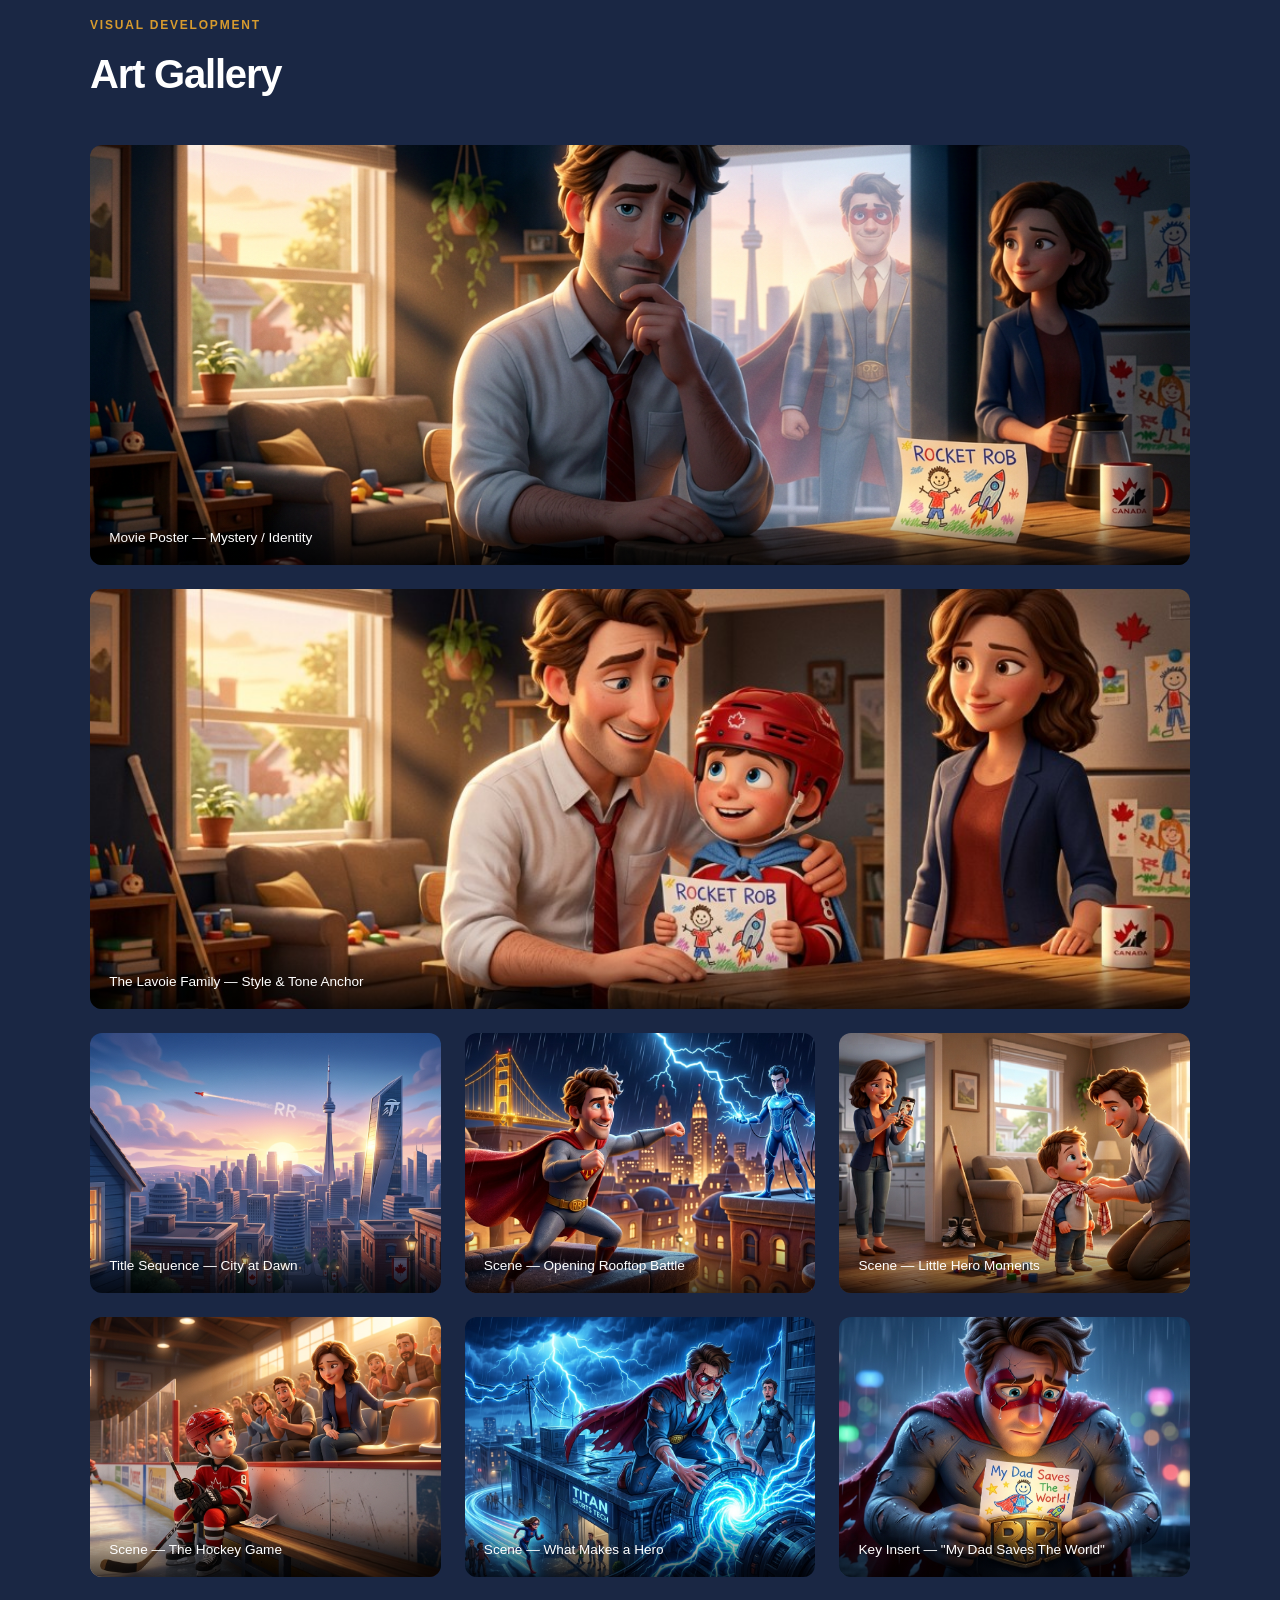
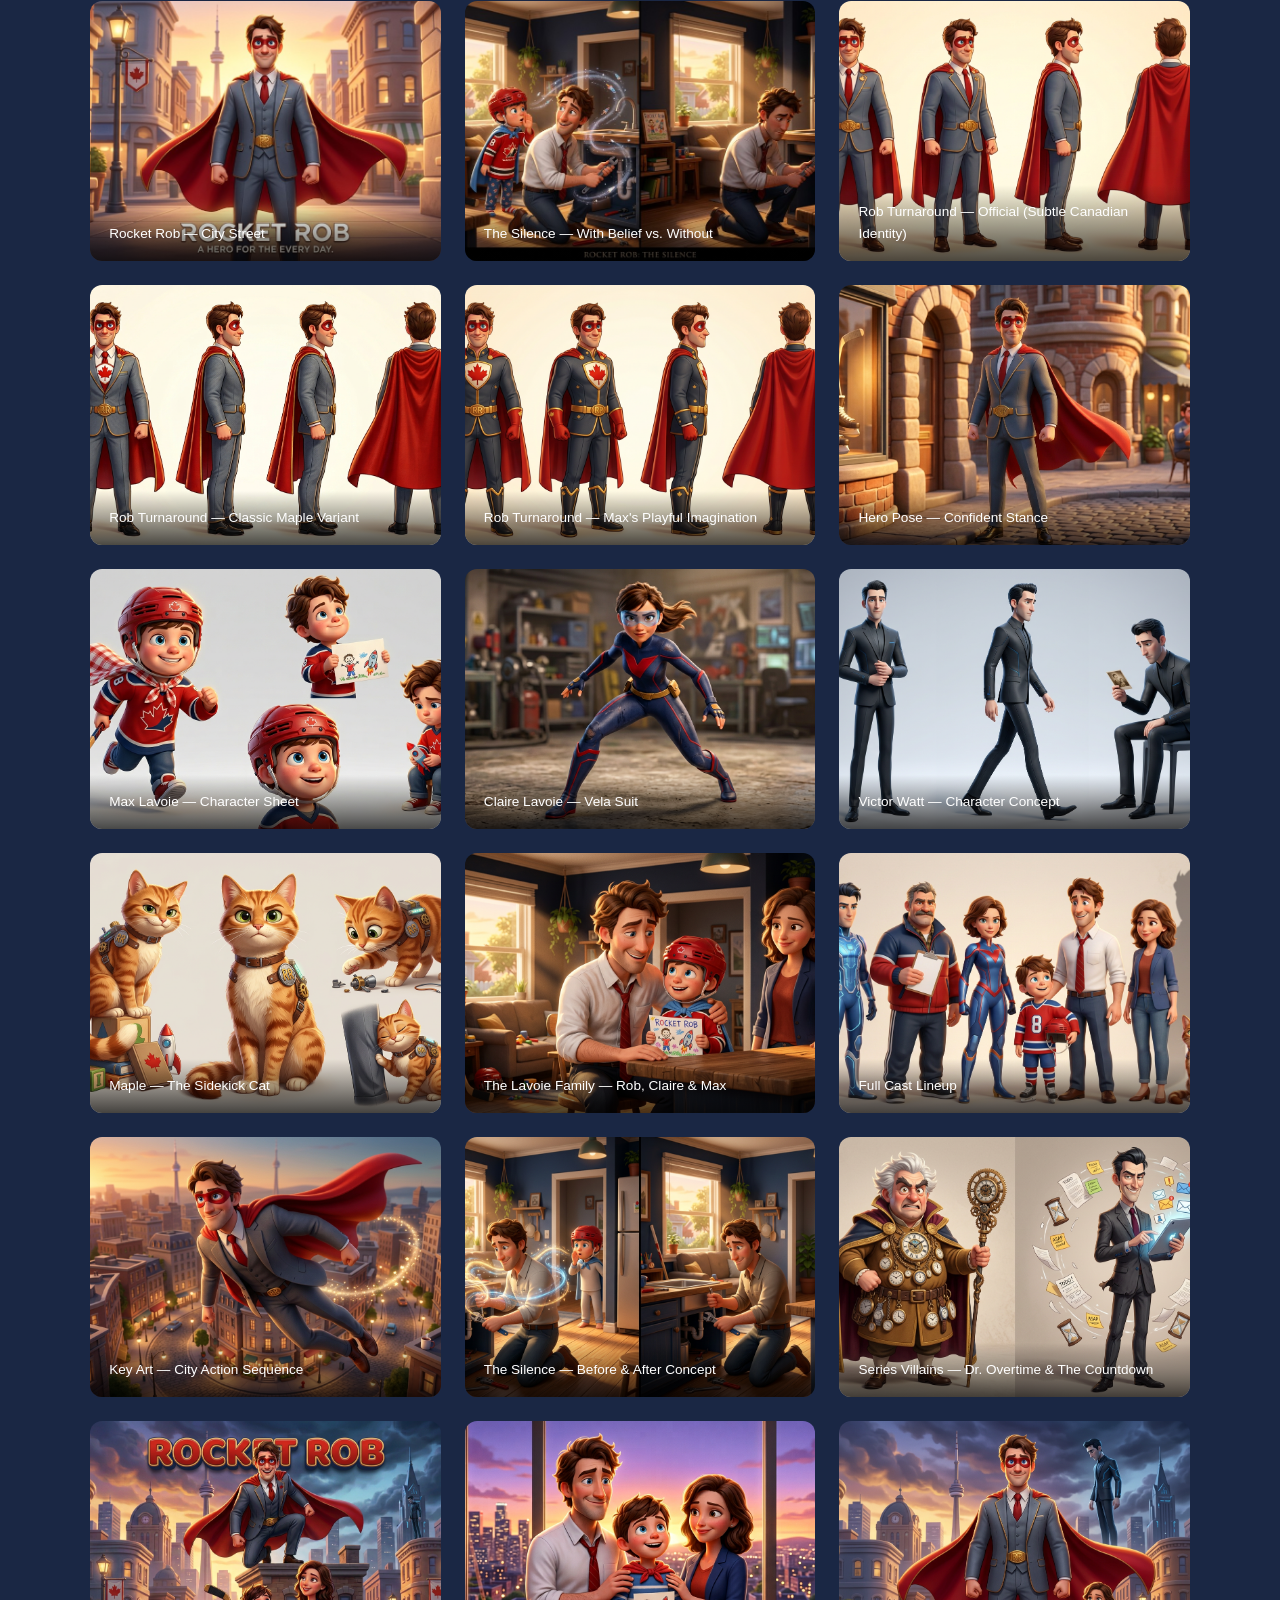
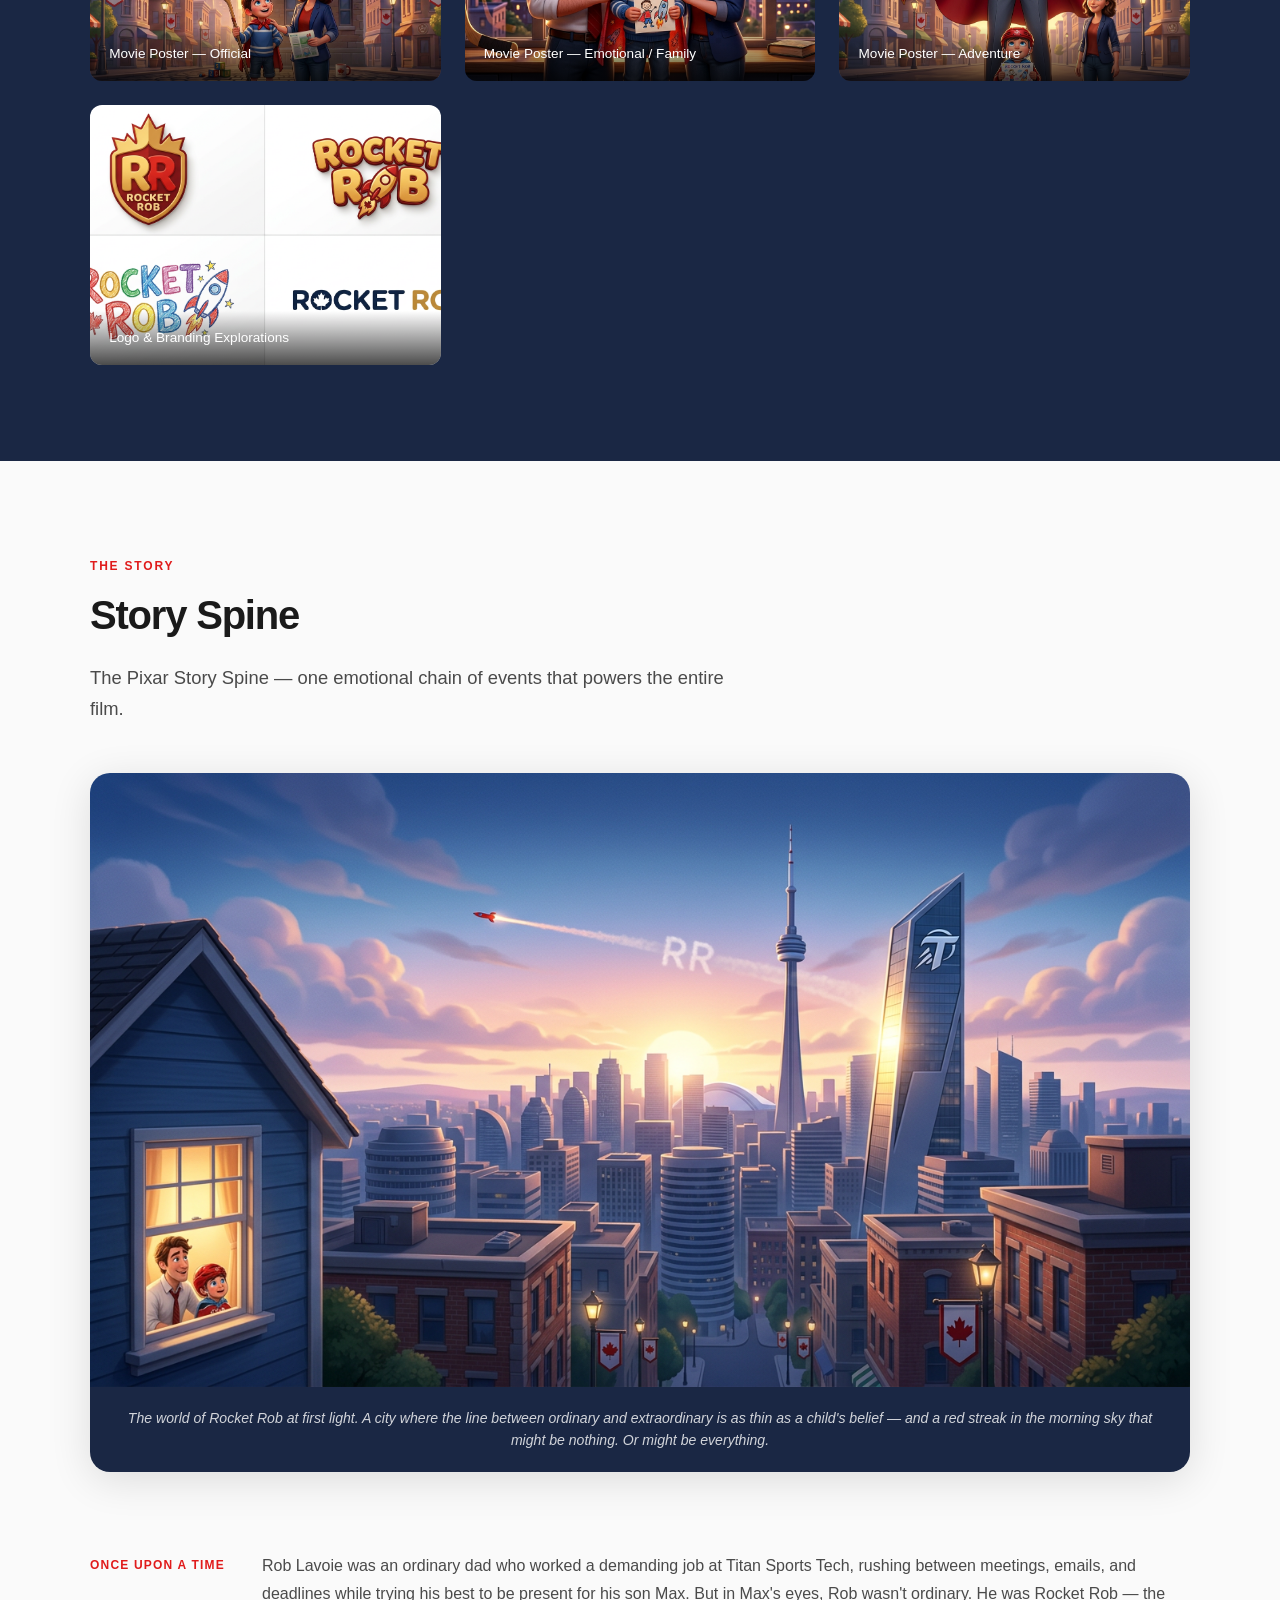
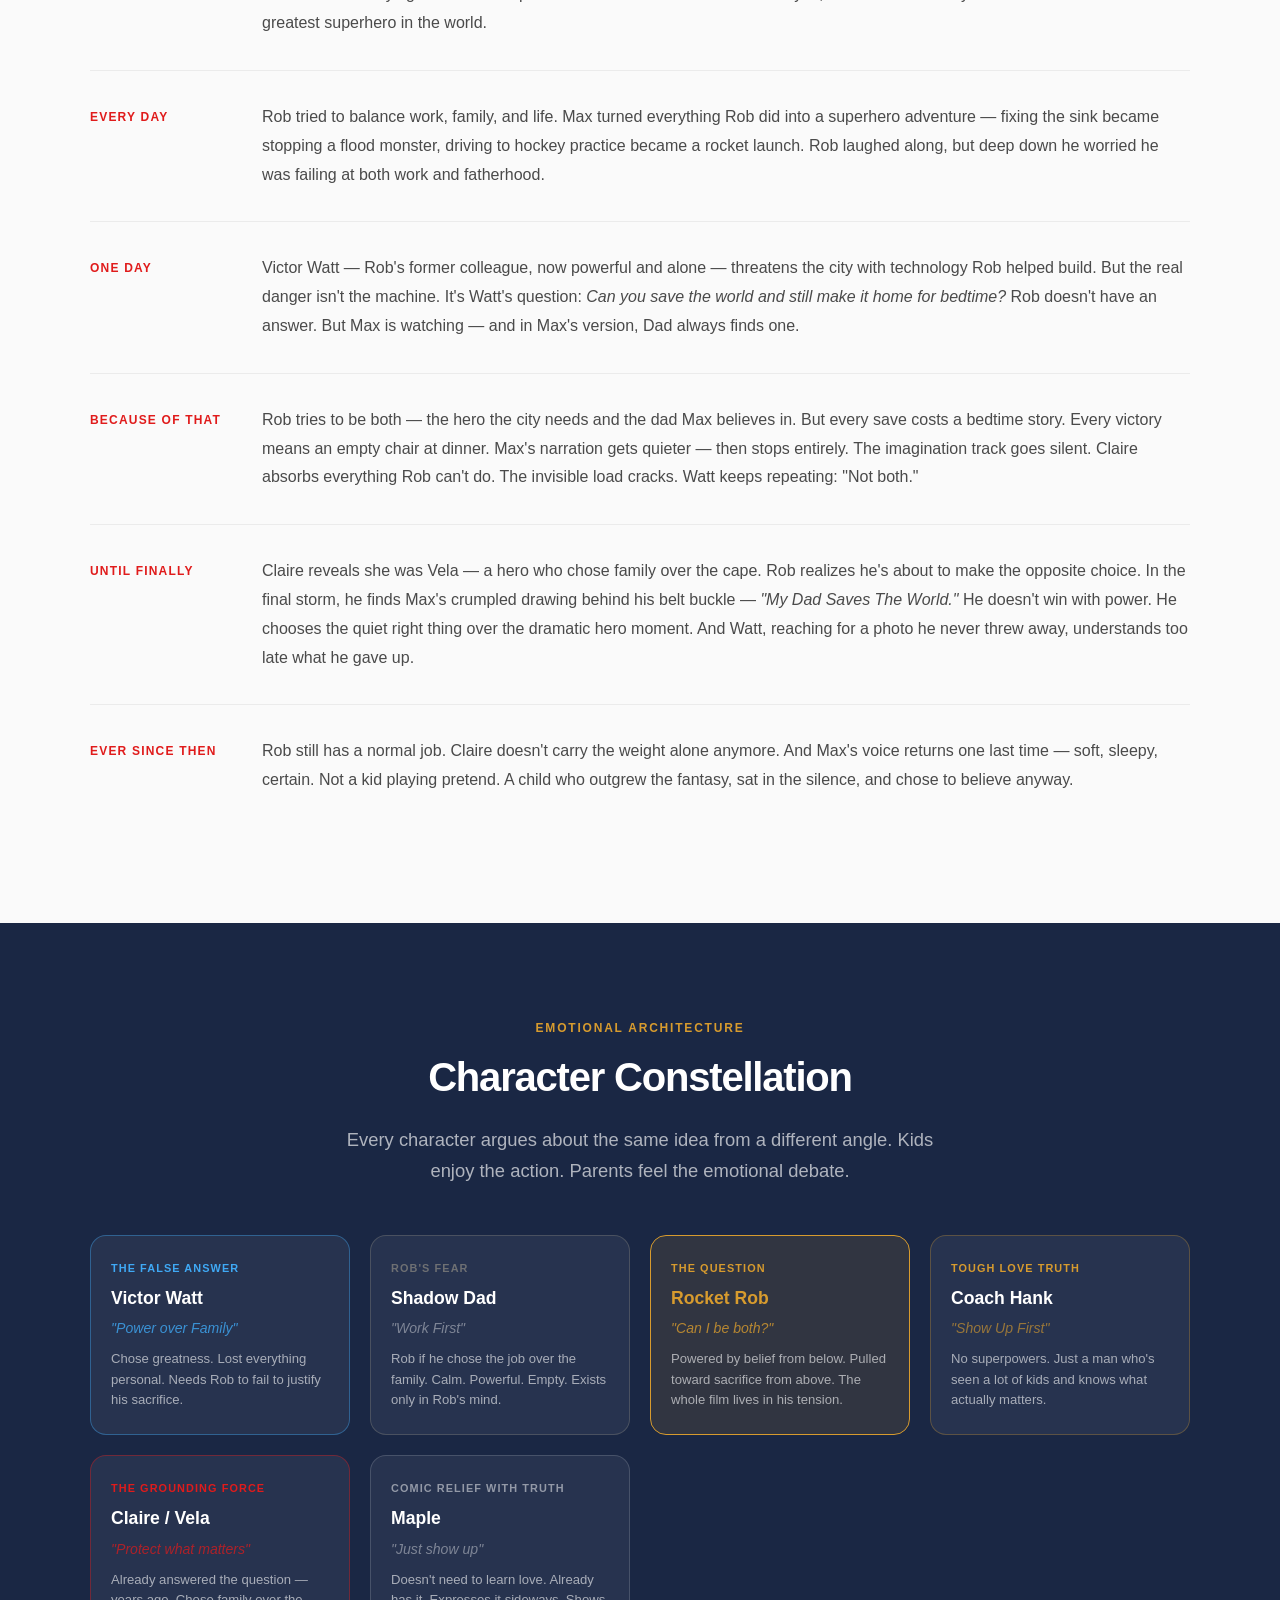
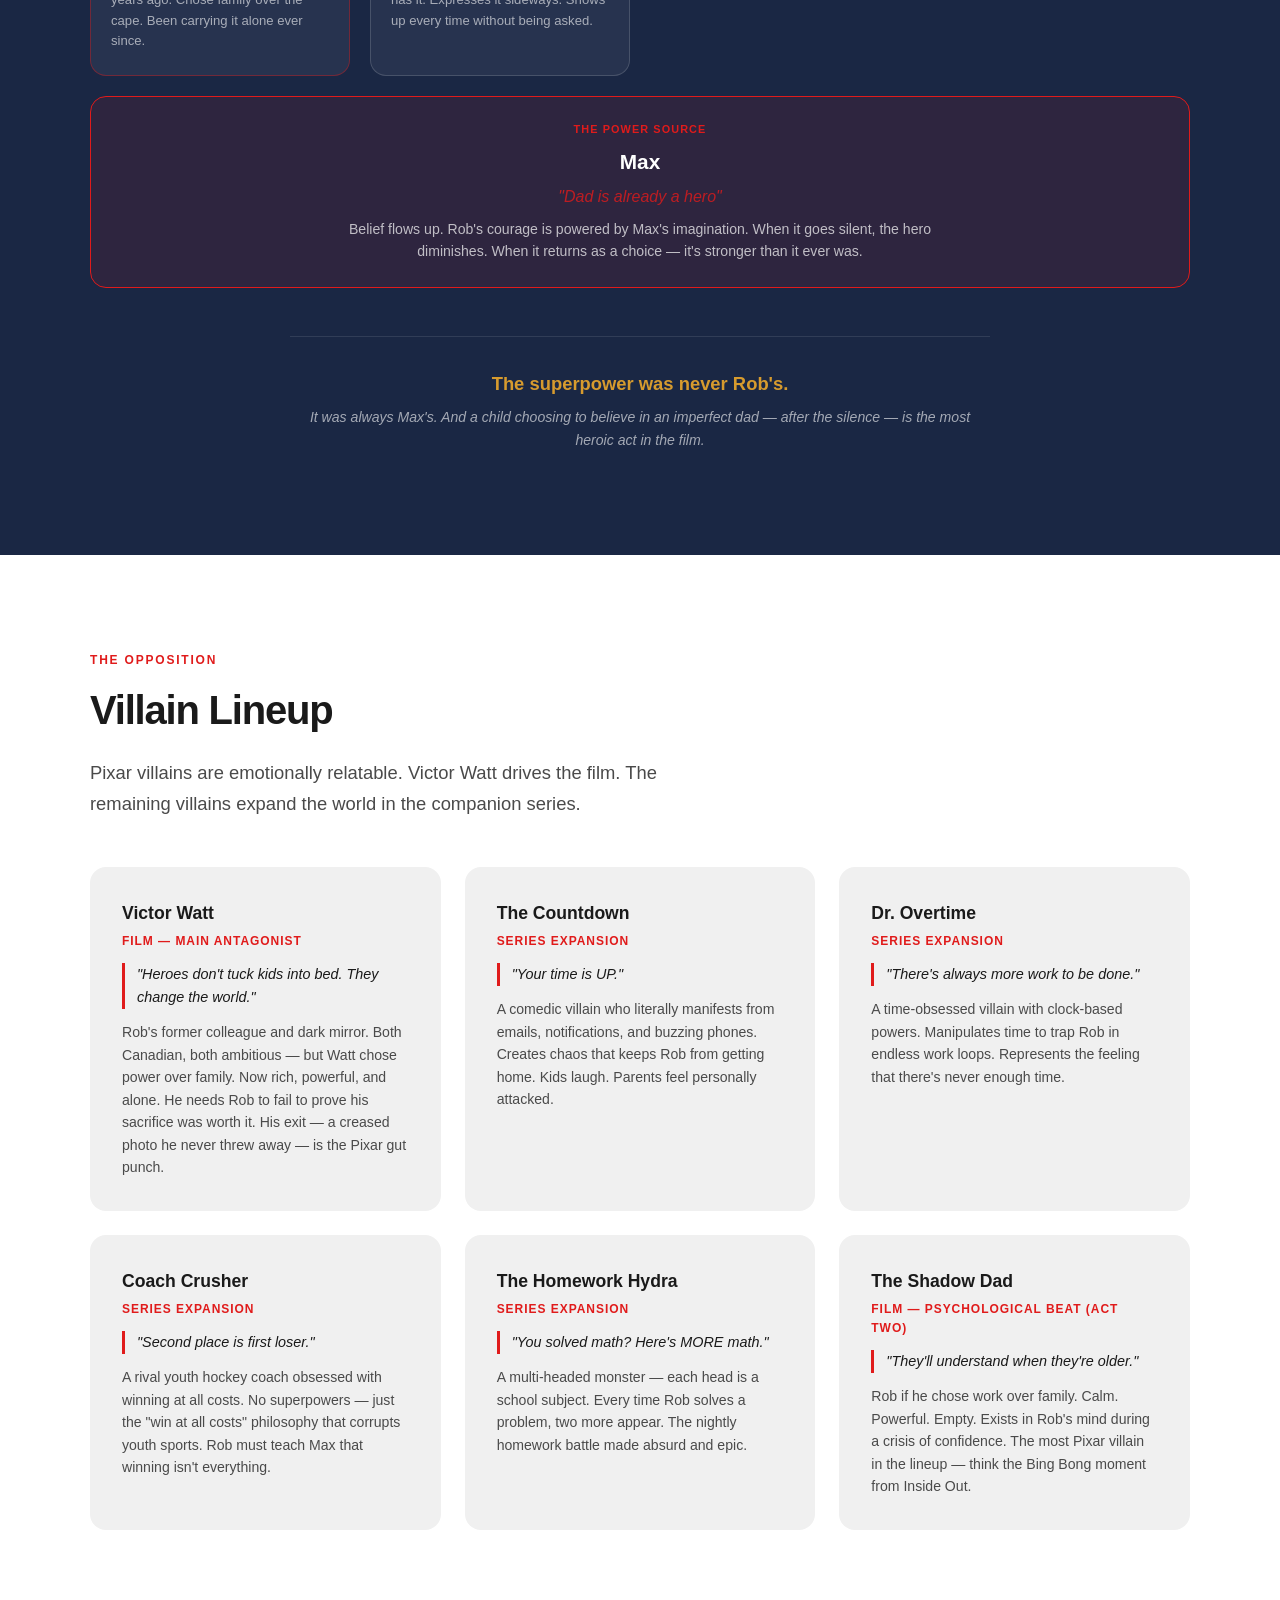
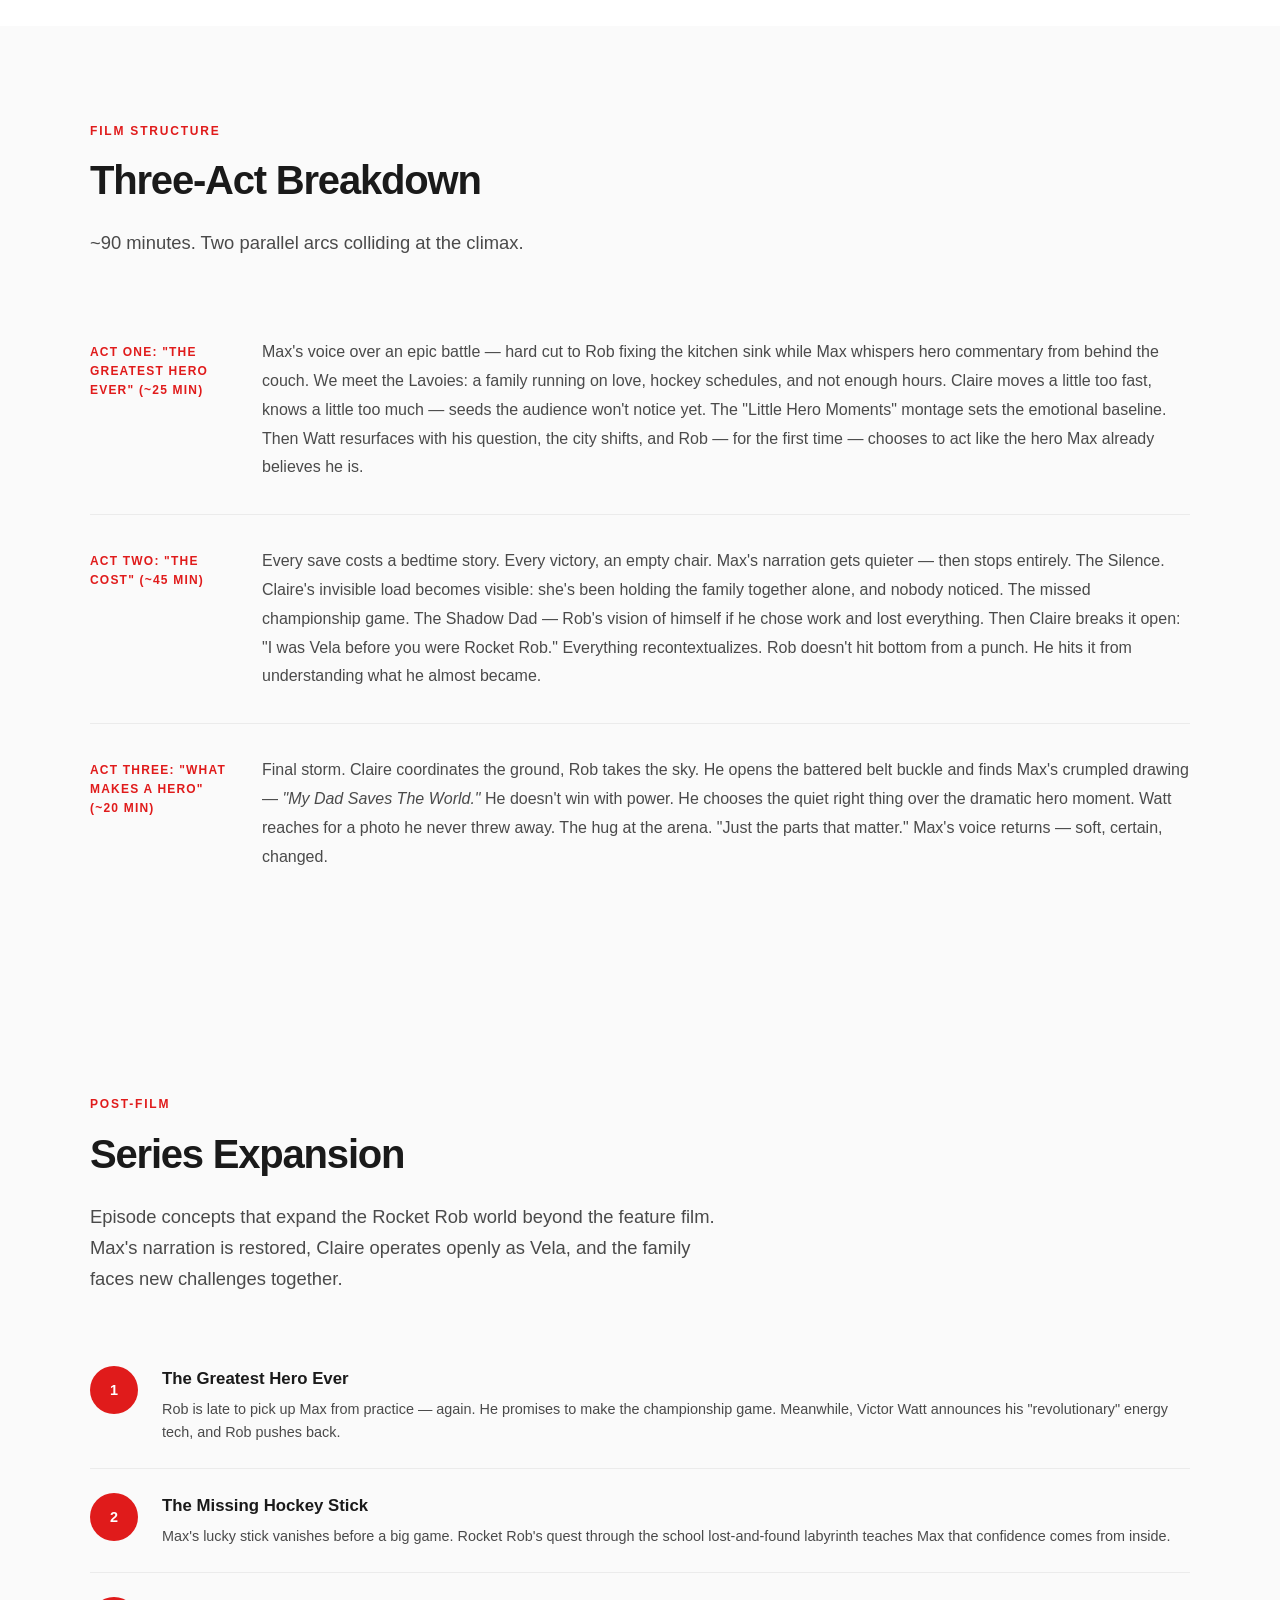
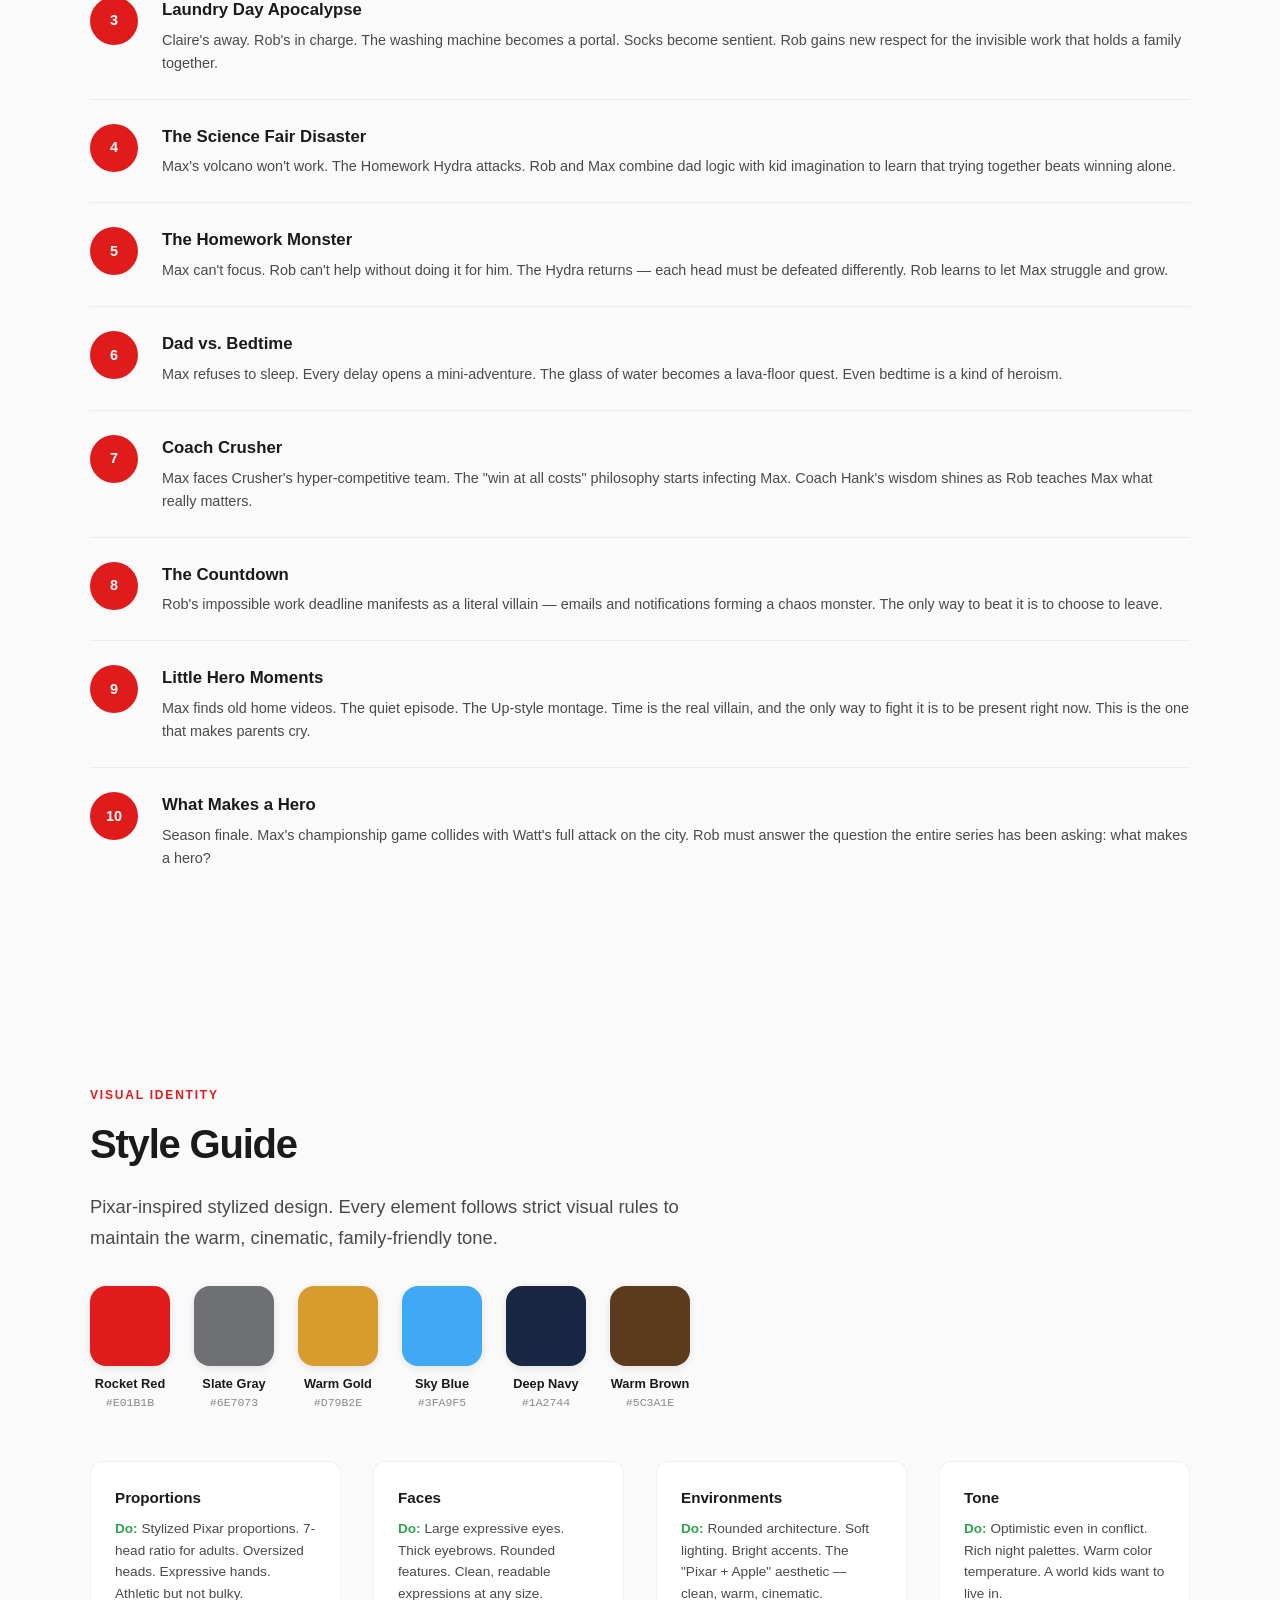
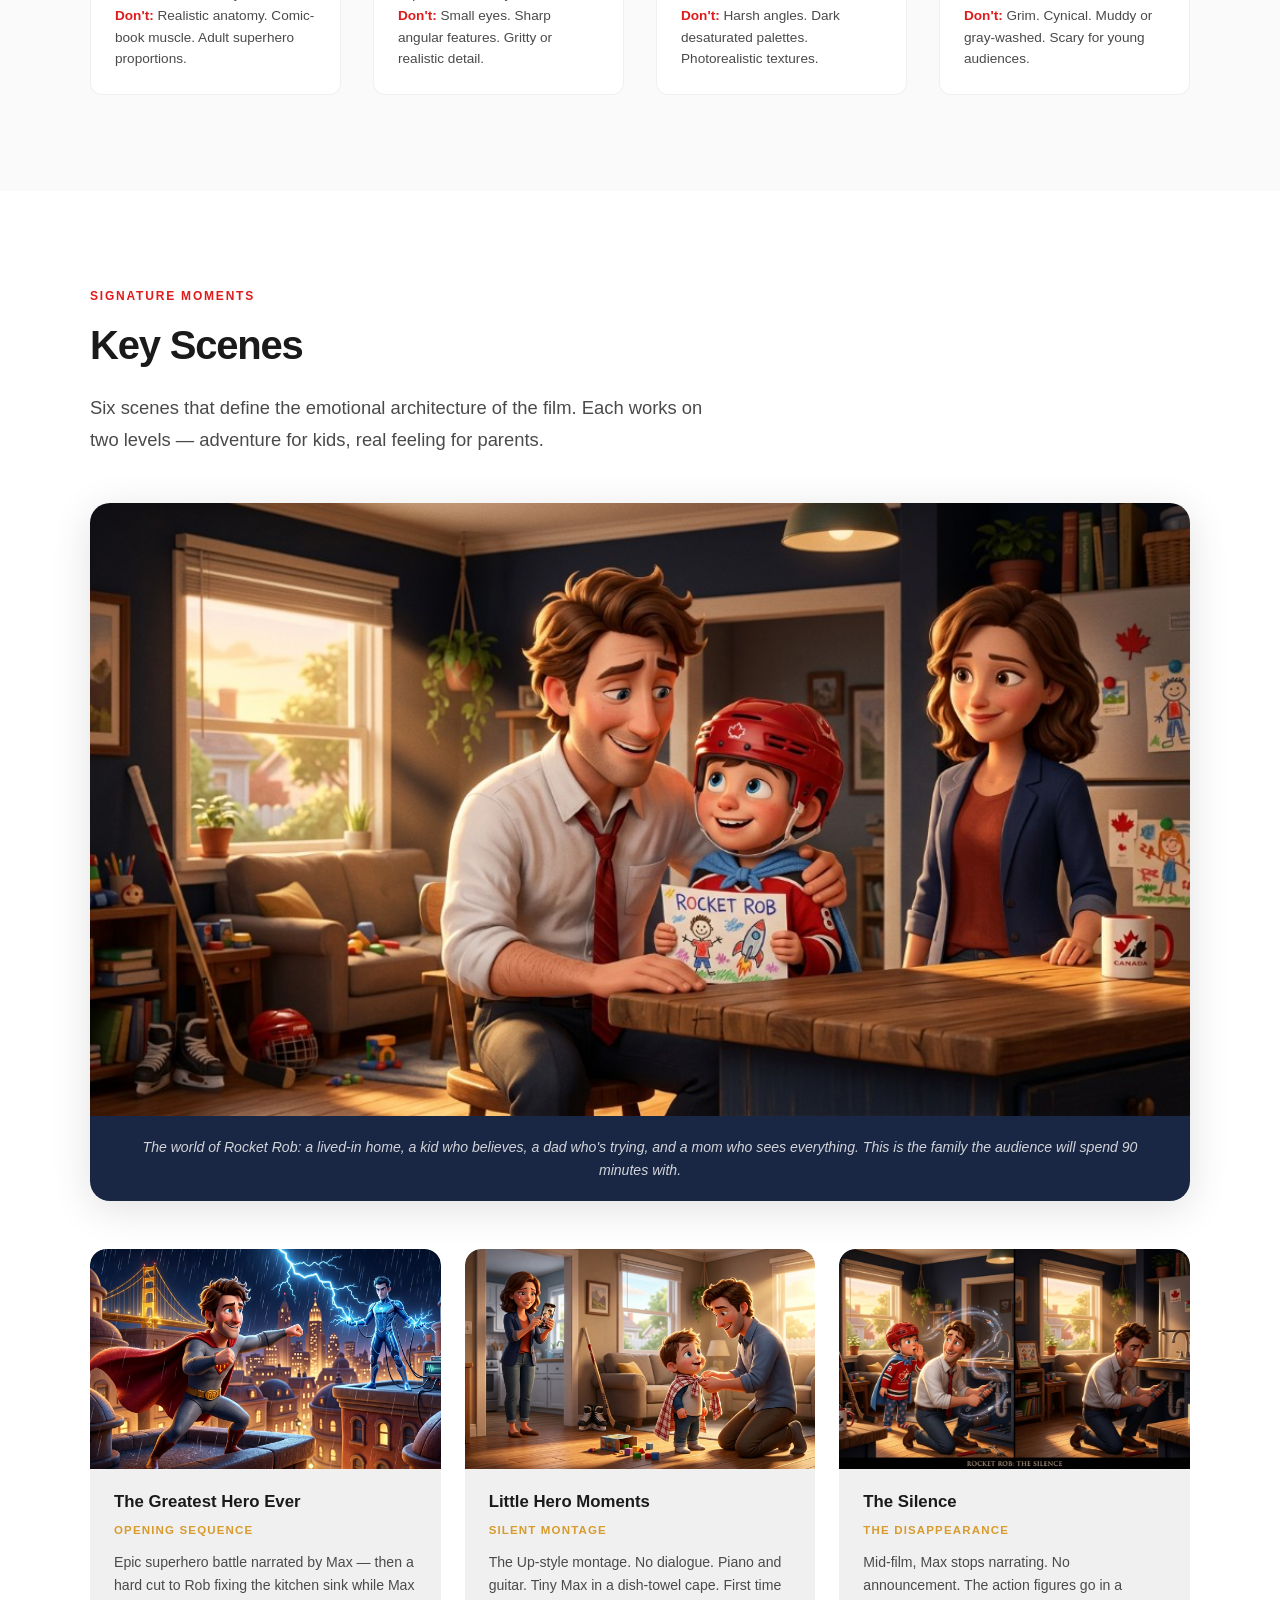
==== commit d74a984e: "More story updates" ====
--- a/docs/index.html
+++ b/docs/index.html
@@ -419,15 +419,15 @@
     <div class="story-beats">
       <div class="story-beat">
         <div class="beat-label">Act One: "The Greatest Hero Ever" (~25 min)</div>
-        <div class="beat-text">Max's narration over an epic battle, hard cut to the kitchen sink. Establish the family, Titan Sports, hockey. Claire's quiet seeds — she moves too fast, she knows too much. The "Little Hero Moments" montage. Watt's tech announcement. The city in danger. Rob chooses to act.</div>
+        <div class="beat-text">Max's voice over an epic battle — hard cut to Rob fixing the kitchen sink while Max whispers hero commentary from behind the couch. We meet the Lavoies: a family running on love, hockey schedules, and not enough hours. Claire moves a little too fast, knows a little too much — seeds the audience won't notice yet. The "Little Hero Moments" montage sets the emotional baseline. Then Watt resurfaces with his question, the city shifts, and Rob — for the first time — chooses to act like the hero Max already believes he is.</div>
       </div>
       <div class="story-beat">
         <div class="beat-label">Act Two: "The Cost" (~45 min)</div>
-        <div class="beat-text">The double life. Each save costs family time. Max's narration fades — then stops entirely. The Silence. Claire's invisible load becomes visible. The missed championship game. The Shadow Dad. Claire confronts Rob: "I've done it." The Vela reveal. Rob hits bottom.</div>
+        <div class="beat-text">Every save costs a bedtime story. Every victory, an empty chair. Max's narration gets quieter — then stops entirely. The Silence. Claire's invisible load becomes visible: she's been holding the family together alone, and nobody noticed. The missed championship game. The Shadow Dad — Rob's vision of himself if he chose work and lost everything. Then Claire breaks it open: "I was Vela before you were Rocket Rob." Everything recontextualizes. Rob doesn't hit bottom from a punch. He hits it from understanding what he almost became.</div>
       </div>
       <div class="story-beat">
         <div class="beat-label">Act Three: "What Makes a Hero" (~20 min)</div>
-        <div class="beat-text">Final storm. Claire coordinates the ground, Rob takes the sky. The drawing in the belt buckle. The quiet right choice. Watt's photo exit. The hug at the arena. "Just the parts that matter." Max's voice returns — soft, certain, changed.</div>
+        <div class="beat-text">Final storm. Claire coordinates the ground, Rob takes the sky. He opens the battered belt buckle and finds Max's crumpled drawing — <em>"My Dad Saves The World."</em> He doesn't win with power. He chooses the quiet right thing over the dramatic hero moment. Watt reaches for a photo he never threw away. The hug at the arena. "Just the parts that matter." Max's voice returns — soft, certain, changed.</div>
       </div>
     </div>
   </div>
